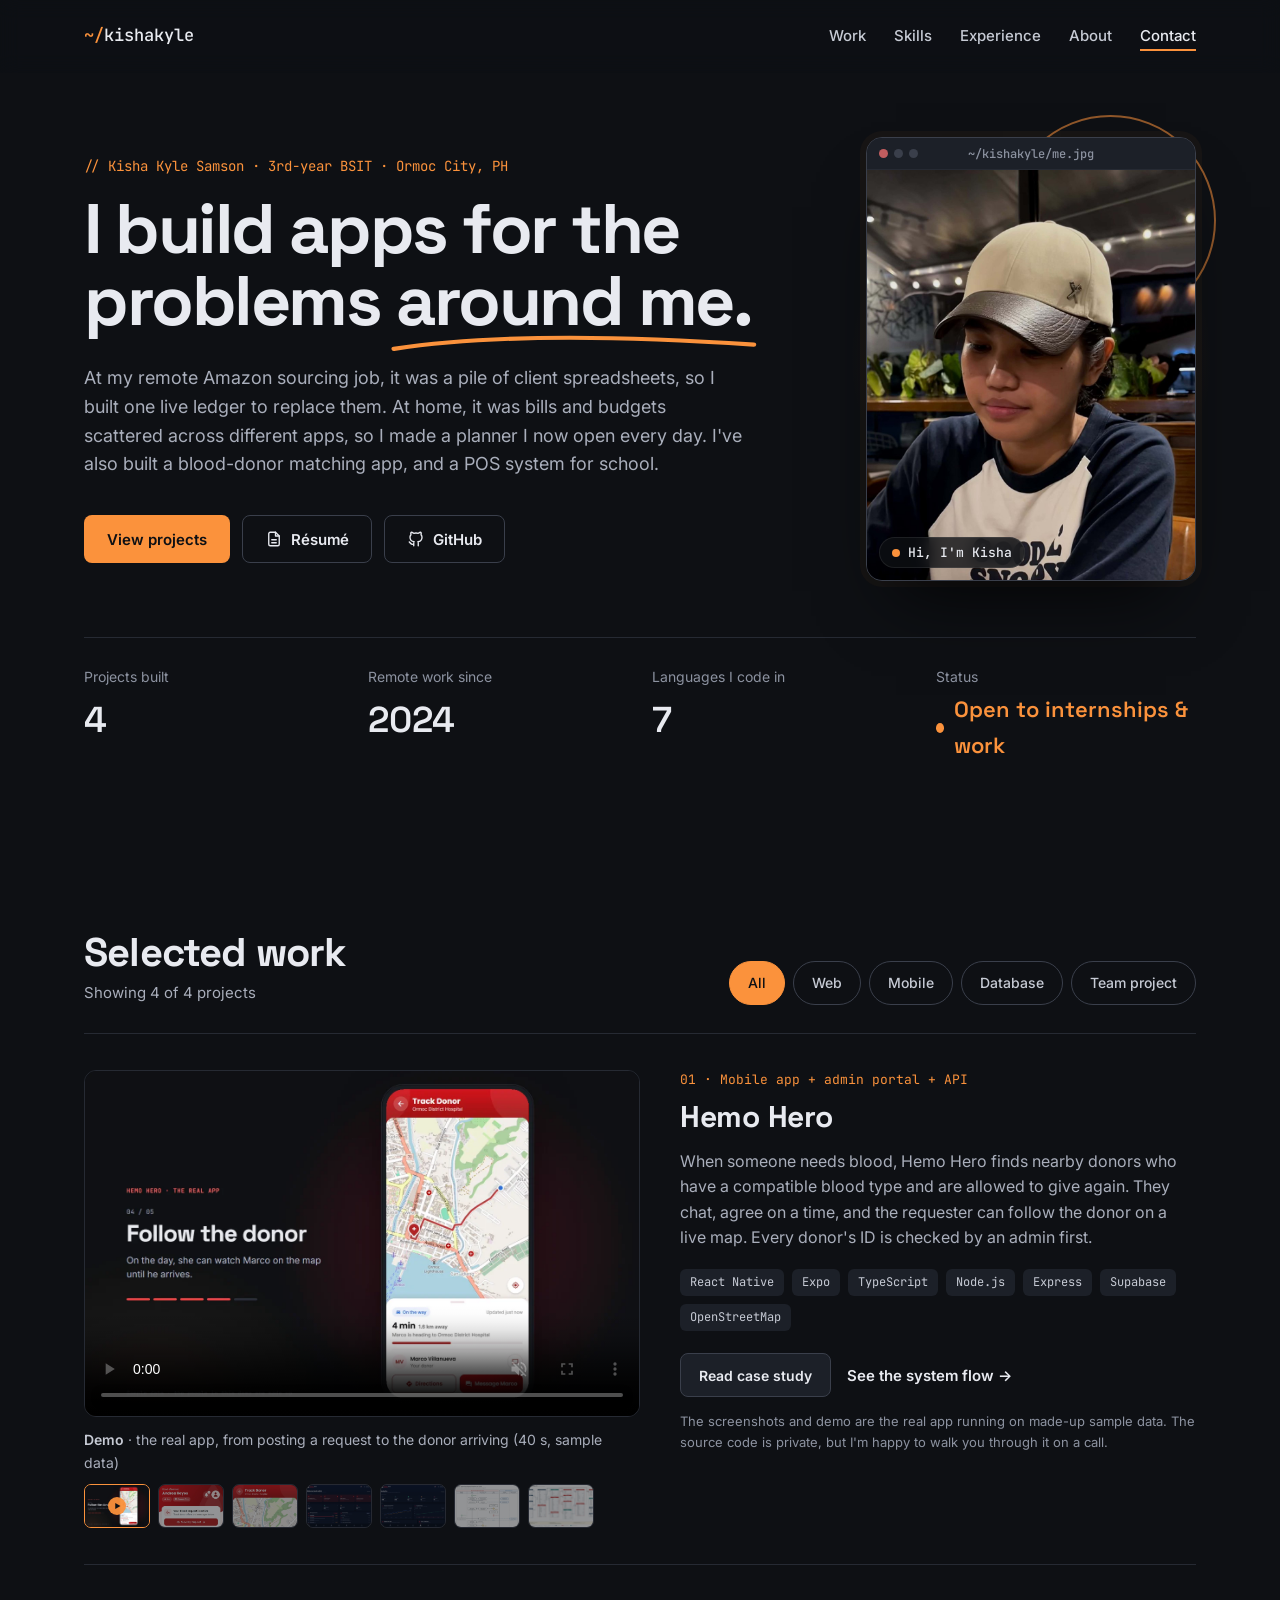
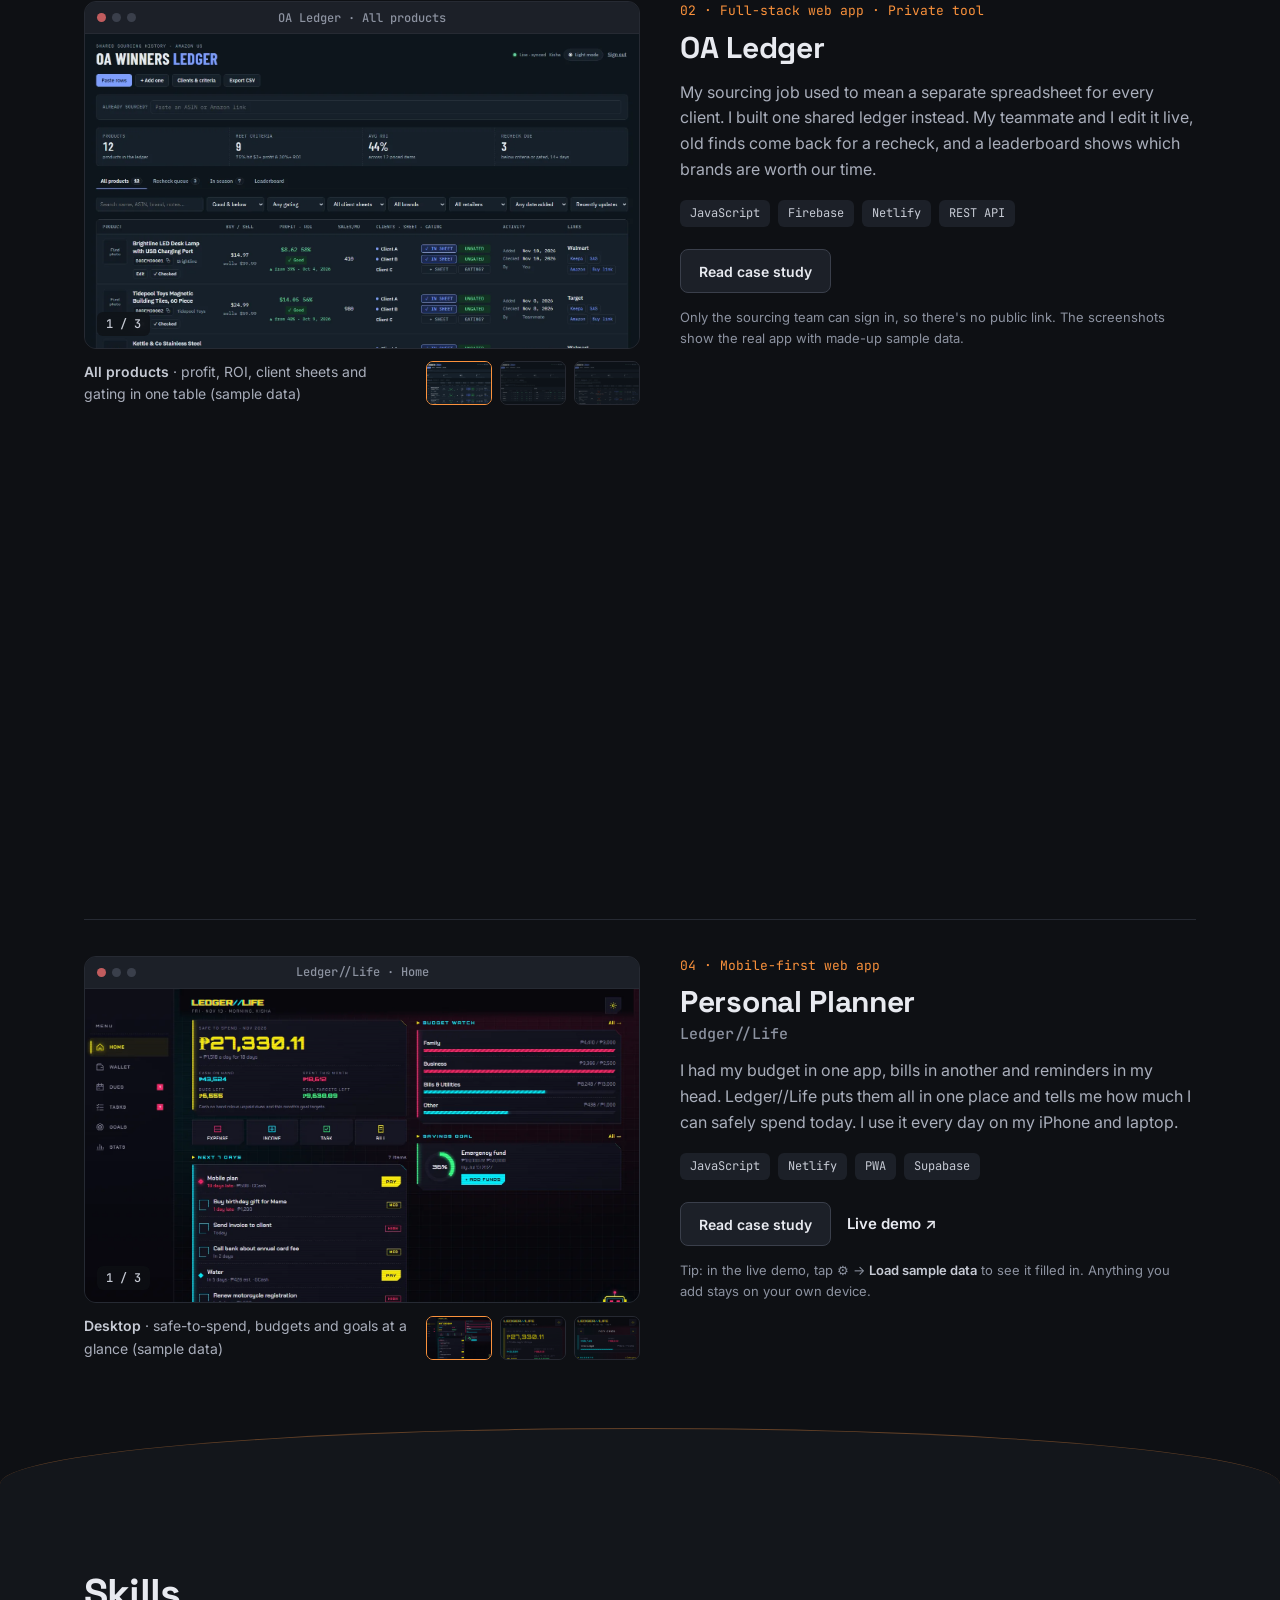
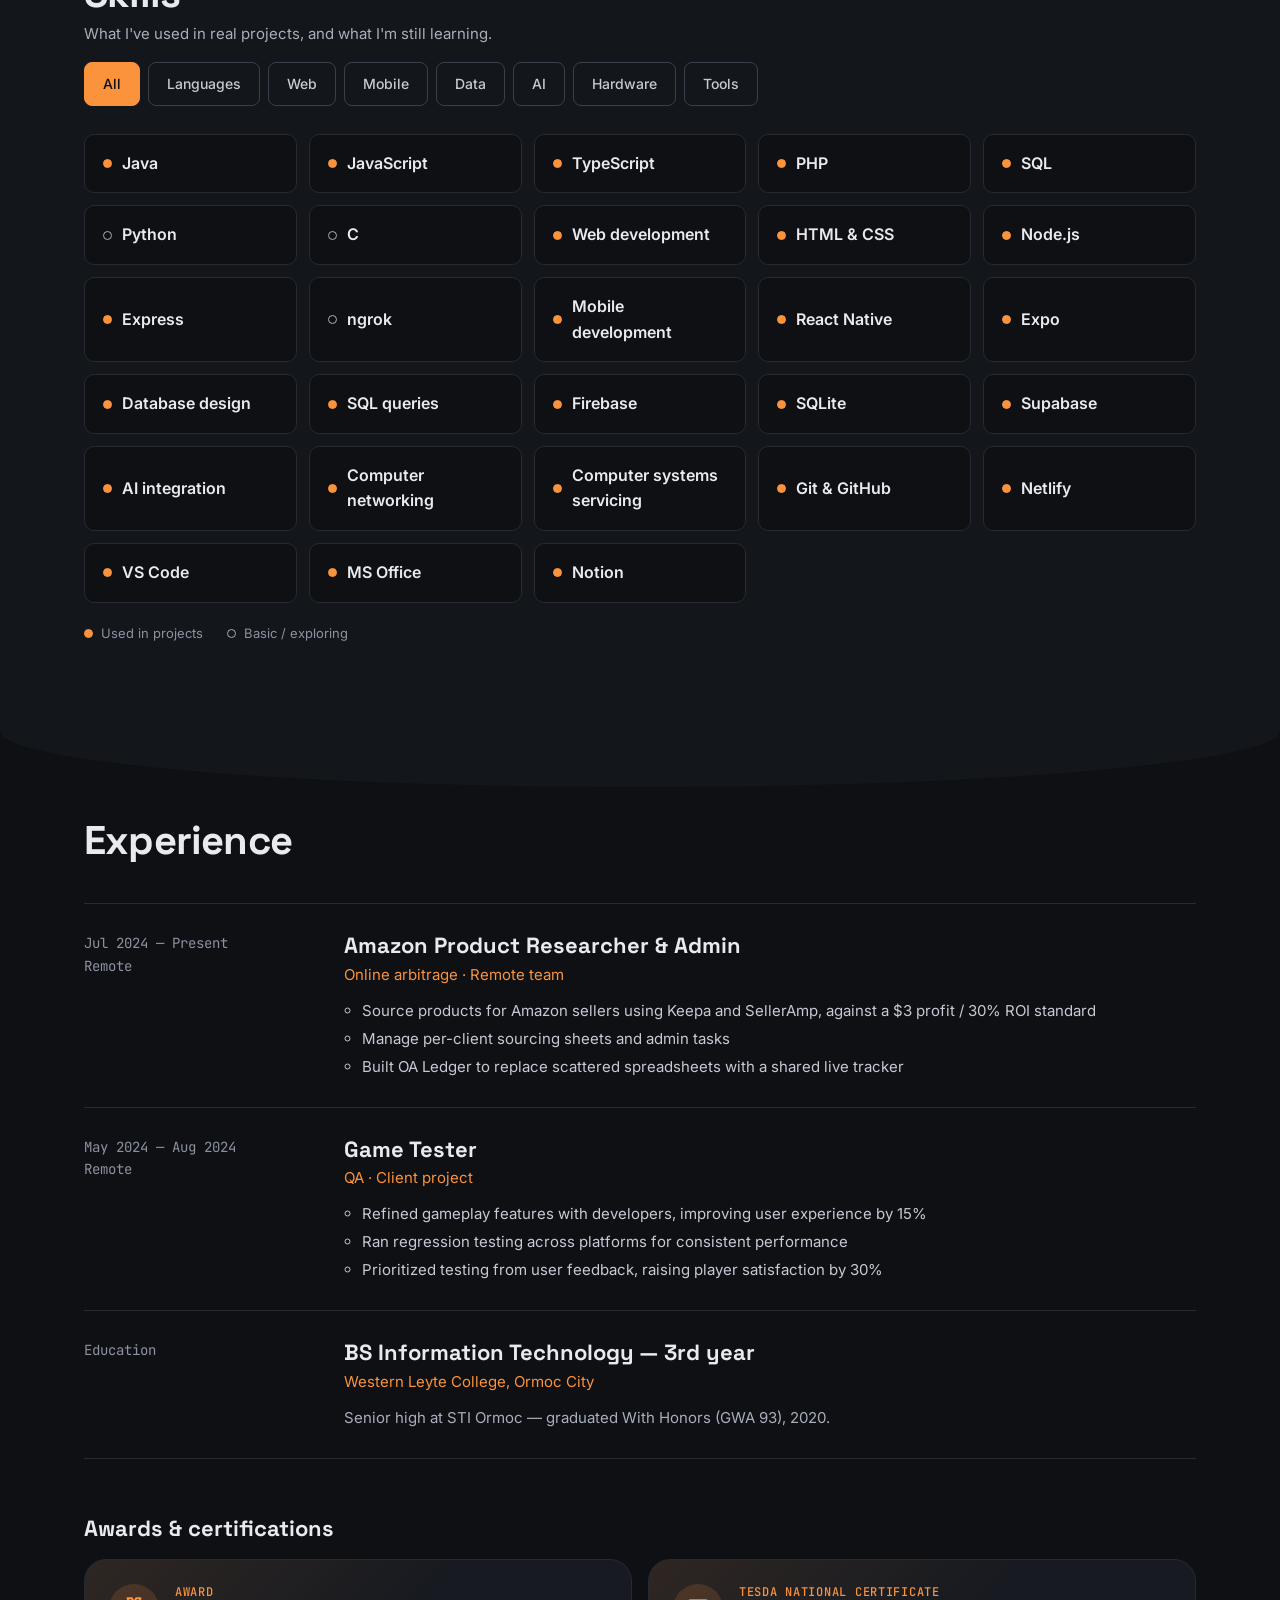
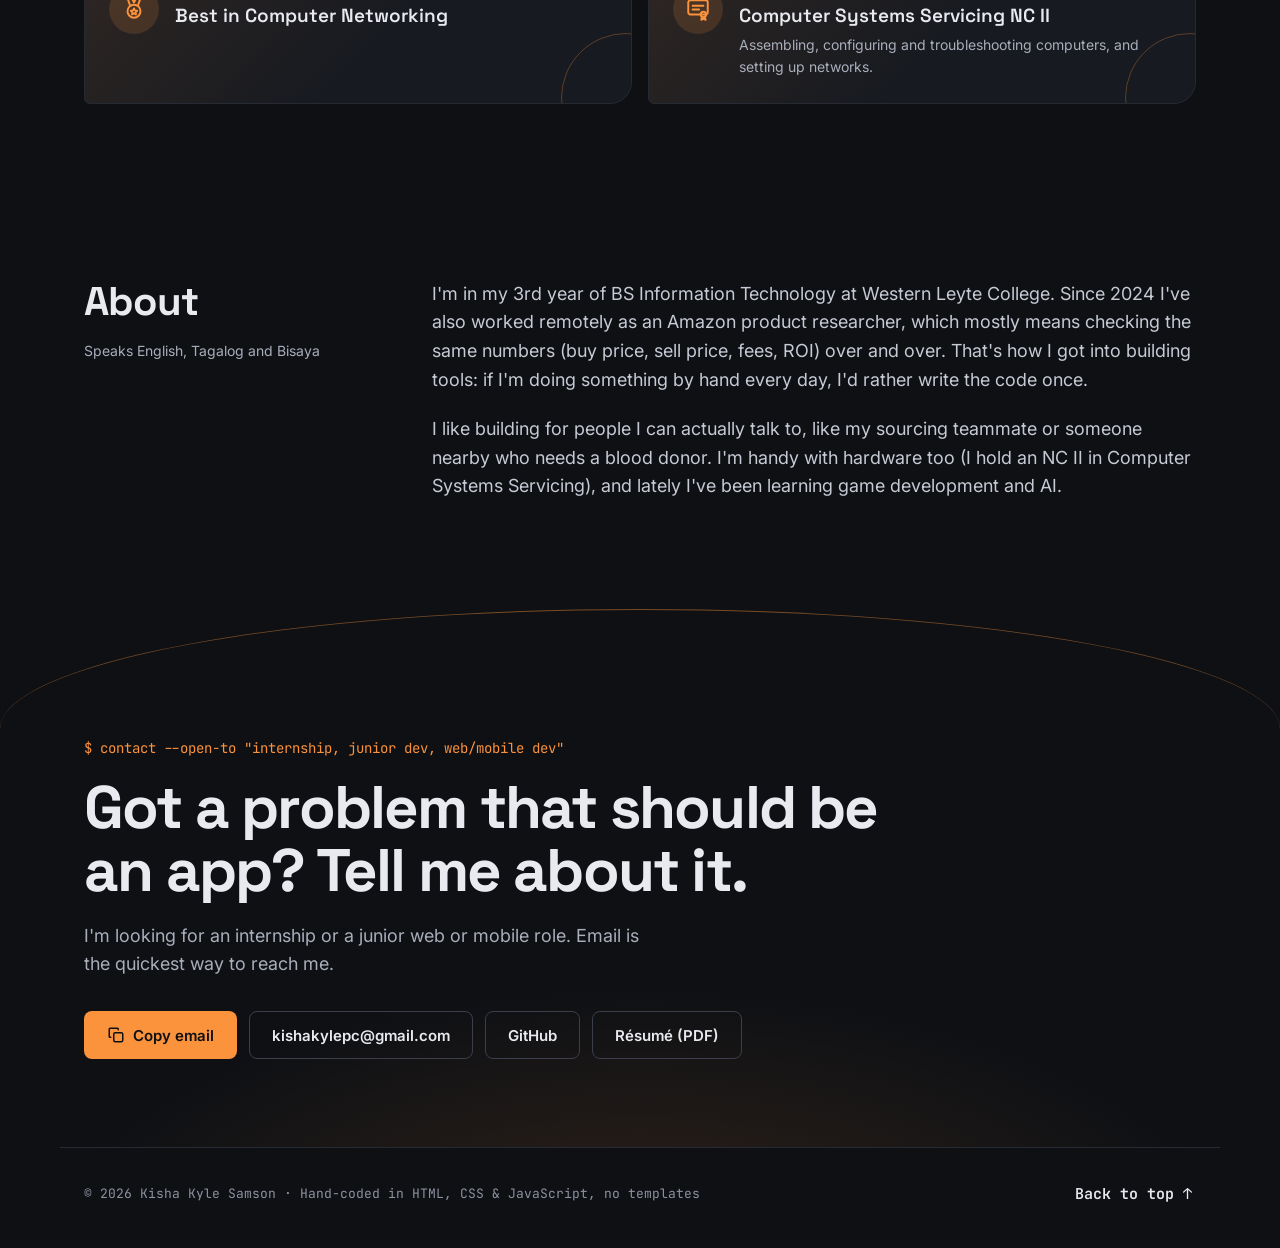
==== index.html @ 86587baf "Add portfolio site Plain HTML/CSS/JS portfolio for Kisha Kyle Samson: projects with screenshot galle" ====
<!DOCTYPE html>
<html lang="en">
<head>
  <meta charset="UTF-8">
  <meta name="viewport" content="width=device-width, initial-scale=1.0">
  <title>Kisha Kyle Samson — Developer Portfolio</title>
  <meta name="description" content="Kisha Kyle Samson, a 3rd-year IT student in Ormoc City who builds web and mobile apps: a blood-donor matching app, a sourcing ledger, a POS system and a personal planner.">

  <link rel="preconnect" href="https://fonts.googleapis.com">
  <link rel="preconnect" href="https://fonts.gstatic.com" crossorigin>
  <link href="https://fonts.googleapis.com/css2?family=Inter:wght@400;500;600&family=JetBrains+Mono:wght@400;500&family=Space+Grotesk:wght@500;600;700&display=swap" rel="stylesheet">
  <link rel="stylesheet" href="style.css">
</head>
<body>

  <!-- ========== NAVIGATION ========== -->
  <header class="site-header" id="siteHeader">
    <div class="container nav">
      <a href="#top" class="logo"><span class="accent">~/</span>kishakyle</a>

      <button class="menu-toggle" id="menuToggle" aria-label="Open menu" aria-expanded="false" aria-controls="navLinks">
        <span></span><span></span><span></span>
      </button>

      <nav aria-label="Main">
        <ul class="nav-links" id="navLinks">
          <li><a href="#work">Work</a></li>
          <li><a href="#skills">Skills</a></li>
          <li><a href="#experience">Experience</a></li>
          <li><a href="#about">About</a></li>
          <li><a href="#contact">Contact</a></li>
        </ul>
      </nav>
    </div>
  </header>

  <main>

    <!-- ========== HERO ========== -->
    <section class="hero container" id="top">
      <div class="hero-grid">
        <div class="hero-text">
          <p class="eyebrow">// Kisha Kyle Samson · 3rd-year BSIT · Ormoc City, PH</p>
          <h1>I build apps for the problems <span class="scribble">around me.<svg aria-hidden="true" viewBox="0 0 300 24" preserveAspectRatio="none"><path pathLength="1" d="M4 17 C 70 5, 170 3, 296 13"/></svg></span></h1>
          <p class="lead">
            At my remote Amazon sourcing job, it was a pile of client spreadsheets, so I built one live
            ledger to replace them. At home, it was bills and budgets scattered across different apps,
            so I made a planner I now open every day. I've also built a blood-donor matching app,
            and a POS system for school.
          </p>

          <div class="btn-row">
            <a href="#work" class="btn btn-primary">View projects</a>
            <a href="resume.pdf" class="btn btn-outline" target="_blank" rel="noopener">
              <svg aria-hidden="true" width="18" height="18" viewBox="0 0 24 24" fill="none" stroke="currentColor" stroke-width="1.8" stroke-linecap="round" stroke-linejoin="round"><path d="M14 3H7a2 2 0 0 0-2 2v14a2 2 0 0 0 2 2h10a2 2 0 0 0 2-2V8z"/><path d="M14 3v5h5M9 13h6M9 17h6"/></svg>
              Résumé
            </a>
            <a href="https://github.com/kishakylepc-ui" class="btn btn-outline" target="_blank" rel="noopener">
              <svg aria-hidden="true" width="18" height="18" viewBox="0 0 24 24" fill="none" stroke="currentColor" stroke-width="1.8" stroke-linecap="round" stroke-linejoin="round"><path d="M9 19c-4.3 1.4-4.3-2.5-6-3m12 5v-3.5c0-1 .1-1.4-.5-2 2.8-.3 5.5-1.4 5.5-6a4.6 4.6 0 0 0-1.3-3.2 4.2 4.2 0 0 0-.1-3.2s-1.1-.3-3.5 1.3a12.3 12.3 0 0 0-6.2 0C6.5 2.8 5.4 3.1 5.4 3.1a4.2 4.2 0 0 0-.1 3.2A4.6 4.6 0 0 0 4 9.5c0 4.6 2.7 5.7 5.5 6-.6.6-.6 1.2-.5 2V21"/></svg>
              GitHub
            </a>
          </div>
        </div>

        <!-- Portrait: tilts with the pointer -->
        <figure class="portrait">
          <div class="portrait-card" id="portraitCard">
            <div class="window-bar" aria-hidden="true"><span class="dots"><i></i><i></i><i></i></span><span class="url">~/kishakyle/me.jpg</span></div>
            <div class="portrait-media">
              <div class="portrait-photo">
                <img src="images/kisha.jpg" alt="Kisha Kyle Samson in a beige cap and a navy-and-white raglan tee, sitting in a café" width="960" height="1200">
              </div>
              <figcaption class="portrait-chip"><span class="chip-dot" aria-hidden="true"></span>Hi, I'm Kisha</figcaption>
            </div>
          </div>
        </figure>
      </div>

      <dl class="stats">
        <div><dt>Projects built</dt><dd data-count="4">4</dd></div>
        <div><dt>Remote work since</dt><dd>2024</dd></div>
        <div><dt>Languages I code in</dt><dd data-count="7">7</dd></div>
        <div><dt>Status</dt><dd class="status">Open to internships &amp; work</dd></div>
      </dl>
    </section>

    <!-- ========== PROJECTS ========== -->
    <!--
      Each gallery is a list of <figure class="slide"> blocks. The first one gets class "is-active".
      script.js adds the arrows, counter, thumbnails, caption and full-screen viewer by itself.
        - Desktop screenshot:  <div class="browser"> + window bar + <img>
        - Phone screenshots:   <div class="phones"> + <img class="phone"> (1–3 of them)
        - Tall diagram:        add class "slide-doc" to the figure (hover scrolls it)
        - Wide diagram:        add class "fit-contain" to the figure (shows the whole image)
      data-caption: "Title · description" (the part before the first · is bolded)
    -->
    <section class="container section" id="work">
      <div class="section-head">
        <div>
          <h2>Selected work</h2>
          <p class="muted" id="projectCount">Showing 4 of 4 projects</p>
        </div>
        <div class="chip-group" role="group" aria-label="Filter projects" id="projectFilters">
          <button class="chip is-active" data-filter="all" aria-pressed="true">All</button>
          <button class="chip" data-filter="web" aria-pressed="false">Web</button>
          <button class="chip" data-filter="mobile" aria-pressed="false">Mobile</button>
          <button class="chip" data-filter="database" aria-pressed="false">Database</button>
          <button class="chip" data-filter="team" aria-pressed="false">Team project</button>
        </div>
      </div>

      <!-- Project 1: Hemo Hero -->
      <article class="project reveal" data-tags="mobile web database" id="hemo-hero">
        <div class="project-row">
          <div class="gallery" data-gallery style="--tint: #E11D2E" aria-label="Hemo Hero screenshots">
            <div class="stage">
              <!-- The screens and demo are the real app running on made-up sample data (no real users) -->
              <figure class="slide slide-video is-active" data-caption="Demo · the real app, from posting a request to the donor arriving (40 s, sample data)">
                <video src="images/projects/hemohero-demo.mp4" poster="images/projects/hemohero-demo.webp" muted loop playsinline controls preload="none" aria-label="Screen recording of the Hemo Hero app: Andrea's urgent B+ request is live, three verified donors offer to help, she chats with Marco and agrees on a time, follows him on the map until he arrives at the hospital, then searches for more donors nearby."></video>
              </figure>
              <figure class="slide" data-caption="Requester · home, the donors who offered, and the chat (sample data)">
                <div class="phones">
                  <img class="phone" src="images/projects/hemohero-home.webp" alt="Hemo Hero home screen showing an active B+ request with its progress, a donor on the way, and blood requests nearby" width="780" height="1688">
                  <img class="phone" src="images/projects/hemohero-offers.webp" alt="Request page listing three verified donors who offered to help, one accepted with an Open Chat button and two pending with Accept and Reject" width="780" height="1688">
                  <img class="phone" src="images/projects/hemohero-chat.webp" alt="Chat between the requester and the donor agreeing to meet at 3:30 PM, with an 'on the way' banner and a Track button" width="780" height="1688">
                </div>
              </figure>
              <figure class="slide" data-caption="On the day · live trip map, donor search and sign in (sample data)">
                <div class="phones">
                  <img class="phone" src="images/projects/hemohero-trip.webp" alt="Track Donor screen with an OpenStreetMap map of Ormoc City, the donor's route to the hospital and '4 min, 1.6 km away'" width="780" height="1688" loading="lazy">
                  <img class="phone" src="images/projects/hemohero-search.webp" alt="Search screen listing verified donors compatible with B+, with distance, availability and travel range" width="780" height="1688" loading="lazy">
                  <img class="phone" src="images/projects/hemohero-signin.webp" alt="Hemo Hero sign-in screen with a red header, a blood drop and the line 'Give blood. Save lives.'" width="780" height="1688" loading="lazy">
                </div>
              </figure>
              <figure class="slide" data-caption="Admin portal · what needs attention today, demand by blood type and recent activity (sample data)">
                <div class="browser">
                  <div class="window-bar" aria-hidden="true"><span class="dots"><i></i><i></i><i></i></span><span class="url">Hemo-Hero · Admin Portal</span></div>
                  <img src="images/projects/hemohero-admin.webp" alt="Admin portal dashboard with pending applications, unresolved issues, urgent requests, user and donor totals, blood type demand bars and a recent activity list" width="1440" height="900" loading="lazy">
                </div>
              </figure>
              <figure class="slide" data-caption="Admin analytics · weekly requests, donations and system activity (sample data)">
                <div class="browser">
                  <div class="window-bar" aria-hidden="true"><span class="dots"><i></i><i></i><i></i></span><span class="url">Hemo-Hero · Analytics</span></div>
                  <img src="images/projects/hemohero-analytics.webp" alt="Admin analytics page with overview totals and line charts of weekly requests, donations and logged activity" width="1440" height="900" loading="lazy">
                </div>
              </figure>
              <figure class="slide slide-doc" data-caption="System flow · from a donor joining to a completed donation">
                <div class="browser paper">
                  <div class="window-bar" aria-hidden="true"><span class="dots"><i></i><i></i><i></i></span><span class="url">docs / system-flow-swimlanes</span></div>
                  <img src="images/projects/hemohero-flow.webp" alt="Swimlane diagram of the donation cycle across the requester, donor, API server, admin, Supabase and Expo push service" width="1400" height="1824" loading="lazy">
                </div>
              </figure>
              <figure class="slide fit-contain" data-caption="Database · all 19 tables on Supabase PostgreSQL">
                <div class="browser paper">
                  <div class="window-bar" aria-hidden="true"><span class="dots"><i></i><i></i><i></i></span><span class="url">docs / entity-relationship-diagram</span></div>
                  <img src="images/projects/hemohero-erd.webp" alt="Entity relationship diagram of the 19 Hemo Hero tables, including users, blood requests, responses, trips and donations" width="2400" height="1355" loading="lazy">
                </div>
              </figure>
            </div>
          </div>
          <div class="project-info">
            <p class="kicker">01 · Mobile app + admin portal + API</p>
            <h3>Hemo Hero</h3>
            <p class="muted">When someone needs blood, Hemo Hero finds nearby donors who have a compatible blood type and are allowed to give again. They chat, agree on a time, and the requester can follow the donor on a live map. Every donor's ID is checked by an admin first.</p>
            <ul class="tags"><li>React Native</li><li>Expo</li><li>TypeScript</li><li>Node.js</li><li>Express</li><li>Supabase</li><li>OpenStreetMap</li></ul>
            <div class="project-actions">
              <button class="btn btn-small toggle-case" aria-expanded="false">Read case study</button>
              <button type="button" class="link open-gallery" data-slide="5">See the system flow →</button>
            </div>
            <p class="project-note">The screenshots and demo are the real app running on made-up sample data. The source code is private, but I'm happy to walk you through it on a call.</p>
          </div>
        </div>
        <div class="case-study" hidden>
          <div class="case-card"><p class="label">Problem</p><p>Finding blood fast usually means posting online and calling around, with no easy way to tell whether a donor is compatible, eligible to give again, or verified.</p></div>
          <div class="case-card"><p class="label">What I built</p><p>A mobile app where someone posts an urgent or scheduled request, and nearby donors who can give offer to help. The two of them chat, agree on a time, follow the trip on a live map (OSRM routing) and rate each other afterward. Admins get a separate web portal for checking donor IDs, managing users, and viewing analytics, logs and backups. Both apps run on one Node.js + Express API over Supabase.</p></div>
          <div class="case-card"><p class="label accent">Outcome</p><p>Released version 1.2.0 after 82 commits, with 25 automated server test files and one version number and changelog shared by all three apps. It runs on Android, iPhone and the web from one codebase, and the server closes expired requests by itself every 30 minutes.</p></div>
        </div>
      </article>

      <!-- Project 2: OA Ledger -->
      <article class="project reveal" data-tags="web database" id="oa-ledger">
        <div class="project-row">
          <div class="gallery" data-gallery style="--tint: #7C9CFF" aria-label="OA Ledger screenshots">
            <div class="stage">
              <!-- The real ledger is private: these screenshots are the real app running on made-up sample data -->
              <figure class="slide is-active" data-caption="All products · profit, ROI, client sheets and gating in one table (sample data)">
                <div class="browser">
                  <div class="window-bar" aria-hidden="true"><span class="dots"><i></i><i></i><i></i></span><span class="url">OA Ledger · All products</span></div>
                  <img src="images/projects/oaledger-products.webp" alt="OA Winners Ledger product table with buy and sell prices, profit and ROI badges, client sheet and gating chips, using sample products" width="1440" height="900" loading="lazy">
                </div>
              </figure>
              <figure class="slide" data-caption="Leaderboard · brands and stores ranked by how many good finds they give (sample data)">
                <div class="browser">
                  <div class="window-bar" aria-hidden="true"><span class="dots"><i></i><i></i><i></i></span><span class="url">OA Ledger · Leaderboard</span></div>
                  <img src="images/projects/oaledger-leaderboard.webp" alt="OA Winners Ledger leaderboard ranking sample brands and stores by good products, average ROI, average profit and gating rate" width="1440" height="900" loading="lazy">
                </div>
              </figure>
              <figure class="slide" data-caption="Recheck queue · products that missed the bar come back after 14 days (sample data)">
                <div class="browser">
                  <div class="window-bar" aria-hidden="true"><span class="dots"><i></i><i></i><i></i></span><span class="url">OA Ledger · Recheck queue</span></div>
                  <img src="images/projects/oaledger-recheck.webp" alt="OA Winners Ledger recheck queue listing sample products below the profit or ROI bar, with ROI trend and days since last check" width="1440" height="900" loading="lazy">
                </div>
              </figure>
            </div>
          </div>
          <div class="project-info">
            <p class="kicker">02 · Full-stack web app · Private tool</p>
            <h3>OA Ledger</h3>
            <p class="muted">My sourcing job used to mean a separate spreadsheet for every client. I built one shared ledger instead. My teammate and I edit it live, old finds come back for a recheck, and a leaderboard shows which brands are worth our time.</p>
            <ul class="tags"><li>JavaScript</li><li>Firebase</li><li>Netlify</li><li>REST API</li></ul>
            <div class="project-actions">
              <button class="btn btn-small toggle-case" aria-expanded="false">Read case study</button>
            </div>
            <p class="project-note">Only the sourcing team can sign in, so there's no public link. The screenshots show the real app with made-up sample data.</p>
          </div>
        </div>
        <div class="case-study" hidden>
          <div class="case-card"><p class="label">Problem</p><p>Every client had their own spreadsheet. Rechecking old finds meant digging through all of them, and there was no easy way to see which brands kept paying off.</p></div>
          <div class="case-card"><p class="label">What I built</p><p>A shared Firebase app we both edit live, with a leaderboard of brands and stores (finds, average ROI, gating rate), price history on every recheck, and product photos. It's hosted free on Netlify.</p></div>
          <div class="case-card"><p class="label accent">Outcome</p><p>One live ledger replaced the per-client spreadsheets. Both teammates edit it at the same time (even offline), past finds come back for a recheck every 14 days, and the leaderboard shows which brands and stores are worth digging into next.</p></div>
        </div>
      </article>

      <!-- Project 3: CompAcc POS -->
      <article class="project reveal" data-tags="web database team" id="compacc">
        <div class="project-row">
          <div class="gallery" data-gallery style="--tint: #C8A46A" aria-label="CompAcc POS screenshots">
            <div class="stage">
              <figure class="slide is-active" data-caption="Checkout · color and size variants, VAT and split payments">
                <div class="browser">
                  <div class="window-bar" aria-hidden="true"><span class="dots"><i></i><i></i><i></i></span><span class="url">localhost:8000/pos/</span></div>
                  <img src="images/projects/compacc-pos.webp" alt="CompAcc point-of-sale screen with product cards, color and size pickers, and a cart totaling 3,388 pesos with VAT" width="1440" height="900" loading="lazy">
                </div>
              </figure>
              <figure class="slide" data-caption="Dashboard · today's sales, restock alerts and recent transactions">
                <div class="browser">
                  <div class="window-bar" aria-hidden="true"><span class="dots"><i></i><i></i><i></i></span><span class="url">localhost:8000/dashboard/</span></div>
                  <img src="images/projects/compacc-dashboard.webp" alt="CompAcc dashboard with sales, transactions, restock and out-of-stock counters" width="1440" height="900" loading="lazy">
                </div>
              </figure>
              <figure class="slide" data-caption="Inventory · stock tracked per color and size">
                <div class="browser">
                  <div class="window-bar" aria-hidden="true"><span class="dots"><i></i><i></i><i></i></span><span class="url">localhost:8000/inventory/</span></div>
                  <img src="images/projects/compacc-inventory.webp" alt="CompAcc inventory table listing products with variant stock, category, price and status" width="1440" height="900" loading="lazy">
                </div>
              </figure>
              <figure class="slide" data-caption="Reports · sales, VAT, discounts and payment methods">
                <div class="browser">
                  <div class="window-bar" aria-hidden="true"><span class="dots"><i></i><i></i><i></i></span><span class="url">localhost:8000/reports/</span></div>
                  <img src="images/projects/compacc-reports.webp" alt="CompAcc reports page showing transactions, items sold, total sales and payment methods" width="1440" height="900" loading="lazy">
                </div>
              </figure>
            </div>
          </div>
          <div class="project-info">
            <p class="kicker">03 · School project · Team of 2</p>
            <h3>CompAcc POS</h3>
            <p class="muted">The cash register, stock room and payroll of a small clothing shop, in one app. It tracks every size and color, adds VAT, applies senior and PWD discounts, and takes cash and GCash in the same sale.</p>
            <ul class="tags"><li>PHP</li><li>SQLite</li><li>JavaScript</li><li>CSS</li><li>Git</li></ul>
            <div class="project-actions">
              <button class="btn btn-small toggle-case" aria-expanded="false">Read case study</button>
              <a href="https://github.com/kishakylepc-ui/CompAcc_POS" target="_blank" rel="noopener" class="link">View on GitHub →</a>
            </div>
            <p class="disclaimer">
              <svg aria-hidden="true" width="16" height="16" viewBox="0 0 24 24" fill="none" stroke="currentColor" stroke-width="2" stroke-linecap="round" stroke-linejoin="round"><circle cx="12" cy="12" r="9"/><path d="M12 8v5M12 16.5v.01"/></svg>
              <span><b>Disclaimer:</b> CompAcc POS is a school project. The store name and logo in the screenshots are used only as a sample business. It isn't affiliated with, endorsed by or used by Underground Apparel.</span>
            </p>
          </div>
        </div>
        <div class="case-study" hidden>
          <div class="case-card"><p class="label">The brief</p><p>Build one system a small clothing store could use for selling, tracking stock by size and color, paying staff and seeing whether the business is actually profitable.</p></div>
          <div class="case-card"><p class="label">What I built</p><p>Checkout with variants, barcodes, VAT and PWD/Senior discounts, and split payments (cash + GCash, Maya or MariBank); inventory kept in sync by database triggers; supplier restocking; payroll with validation rules; Admin/Manager/Cashier roles with login lockout; activity logs; light and dark mode.</p></div>
          <div class="case-card"><p class="label accent">Outcome</p><p>49 commits on GitHub — 37 of them mine — built with feature branches. Runs offline on a single Windows PC with PHP's built-in server and SQLite, no XAMPP needed.</p></div>
        </div>
      </article>

      <!-- Project 4: Personal Planner (Ledger//Life) -->
      <article class="project reveal" data-tags="web mobile" id="planner">
        <div class="project-row">
          <div class="gallery" data-gallery style="--tint: #FCEE0A" aria-label="Ledger//Life screenshots">
            <div class="stage">
              <figure class="slide is-active" data-caption="Desktop · safe-to-spend, budgets and goals at a glance (sample data)">
                <div class="browser">
                  <div class="window-bar" aria-hidden="true"><span class="dots"><i></i><i></i><i></i></span><span class="url">Ledger//Life · Home</span></div>
                  <img src="images/projects/planner-desktop.webp" alt="Ledger//Life desktop home with a neon safe-to-spend total, a 7-day timeline, budget bars and a savings goal ring" width="1440" height="900" loading="lazy">
                </div>
              </figure>
              <figure class="slide" data-caption="Phone · home, bills and savings goals (sample data)">
                <div class="phones">
                  <img class="phone" src="images/projects/planner-home.webp" alt="Ledger//Life phone home screen showing safe to spend and the next 7 days" width="780" height="1688" loading="lazy">
                  <img class="phone" src="images/projects/planner-dues.webp" alt="Ledger//Life dues screen listing overdue and upcoming bills with Pay buttons" width="780" height="1688" loading="lazy">
                  <img class="phone" src="images/projects/planner-goals.webp" alt="Ledger//Life goals screen with progress rings for an emergency fund, a laptop and a Christmas fund" width="780" height="1688" loading="lazy">
                </div>
              </figure>
              <figure class="slide" data-caption="Phone · wallet and spending stats (sample data)">
                <div class="phones">
                  <img class="phone" src="images/projects/planner-wallet.webp" alt="Ledger//Life wallet screen with monthly category budgets" width="780" height="1688" loading="lazy">
                  <img class="phone" src="images/projects/planner-stats.webp" alt="Ledger//Life stats screen with a spending donut and a 6-month income versus spending chart" width="780" height="1688" loading="lazy">
                </div>
              </figure>
            </div>
          </div>
          <div class="project-info">
            <p class="kicker">04 · Mobile-first web app</p>
            <h3>Personal Planner <span class="muted-title">Ledger//Life</span></h3>
            <p class="muted">I had my budget in one app, bills in another and reminders in my head. Ledger//Life puts them all in one place and tells me how much I can safely spend today. I use it every day on my iPhone and laptop.</p>
            <ul class="tags"><li>JavaScript</li><li>Netlify</li><li>PWA</li><li>Supabase</li></ul>
            <div class="project-actions">
              <button class="btn btn-small toggle-case" aria-expanded="false">Read case study</button>
              <a href="https://choom.netlify.app" target="_blank" rel="noopener" class="link">Live demo ↗</a>
            </div>
            <p class="project-note">Tip: in the live demo, tap ⚙ → <b>Load sample data</b> to see it filled in. Anything you add stays on your own device.</p>
          </div>
        </div>
        <div class="case-study" hidden>
          <div class="case-card"><p class="label">Problem</p><p>My budget, bills, tasks and reminders lived in different apps that didn't talk to each other.</p></div>
          <div class="case-card"><p class="label">What I built</p><p>One mobile-first web app with a safe-to-spend number for the day, spending charts, savings goals and account cards I can customize.</p></div>
          <div class="case-card"><p class="label accent">Outcome</p><p>Live at choom.netlify.app and installed on my iPhone's home screen. It works offline, and an optional sign-in syncs it between my phone and laptop.</p></div>
        </div>
      </article>

      <p class="empty-state" id="emptyState" hidden>No projects in this category yet.</p>
    </section>

    <!-- ========== SKILLS ========== -->
    <section class="band" id="skills">
      <div class="container section">
        <div class="section-head">
          <div>
            <h2>Skills</h2>
            <p class="muted">What I've used in real projects, and what I'm still learning.</p>
          </div>
          <div class="chip-group" role="group" aria-label="Filter skills" id="skillFilters">
            <button class="chip square is-active" data-filter="all" aria-pressed="true">All</button>
            <button class="chip square" data-filter="languages" aria-pressed="false">Languages</button>
            <button class="chip square" data-filter="web" aria-pressed="false">Web</button>
            <button class="chip square" data-filter="mobile" aria-pressed="false">Mobile</button>
            <button class="chip square" data-filter="data" aria-pressed="false">Data</button>
            <button class="chip square" data-filter="ai" aria-pressed="false">AI</button>
            <button class="chip square" data-filter="hardware" aria-pressed="false">Hardware</button>
            <button class="chip square" data-filter="tools" aria-pressed="false">Tools</button>
          </div>
        </div>

        <!-- data-level="used" = solid dot, data-level="exploring" = hollow dot -->
        <ul class="skill-grid" id="skillGrid">
          <li class="skill" data-cat="languages" data-level="used">Java</li>
          <li class="skill" data-cat="languages" data-level="used">JavaScript</li>
          <li class="skill" data-cat="languages" data-level="used">TypeScript</li>
          <li class="skill" data-cat="languages" data-level="used">PHP</li>
          <li class="skill" data-cat="languages" data-level="used">SQL</li>
          <li class="skill" data-cat="languages" data-level="exploring">Python</li>
          <li class="skill" data-cat="languages" data-level="exploring">C</li>
          <li class="skill" data-cat="web" data-level="used">Web development</li>
          <li class="skill" data-cat="web" data-level="used">HTML &amp; CSS</li>
          <li class="skill" data-cat="web" data-level="used">Node.js</li>
          <li class="skill" data-cat="web" data-level="used">Express</li>
          <li class="skill" data-cat="web" data-level="exploring">ngrok</li>
          <li class="skill" data-cat="mobile" data-level="used">Mobile development</li>
          <li class="skill" data-cat="mobile" data-level="used">React Native</li>
          <li class="skill" data-cat="mobile" data-level="used">Expo</li>
          <li class="skill" data-cat="data" data-level="used">Database design</li>
          <li class="skill" data-cat="data" data-level="used">SQL queries</li>
          <li class="skill" data-cat="data" data-level="used">Firebase</li>
          <li class="skill" data-cat="data" data-level="used">SQLite</li>
          <li class="skill" data-cat="data" data-level="used">Supabase</li>
          <li class="skill" data-cat="ai" data-level="used">AI integration</li>
          <li class="skill" data-cat="hardware" data-level="used">Computer networking</li>
          <li class="skill" data-cat="hardware" data-level="used">Computer systems servicing</li>
          <li class="skill" data-cat="tools" data-level="used">Git &amp; GitHub</li>
          <li class="skill" data-cat="tools" data-level="used">Netlify</li>
          <li class="skill" data-cat="tools" data-level="used">VS Code</li>
          <li class="skill" data-cat="tools" data-level="used">MS Office</li>
          <li class="skill" data-cat="tools" data-level="used">Notion</li>
        </ul>

        <p class="legend">
          <span><i class="dot used"></i>Used in projects</span>
          <span><i class="dot exploring"></i>Basic / exploring</span>
        </p>
      </div>
    </section>

    <!-- ========== EXPERIENCE ========== -->
    <section class="container section" id="experience">
      <h2>Experience</h2>
      <ol class="timeline">
        <li class="reveal">
          <div class="when">Jul 2024 — Present<br>Remote</div>
          <div class="what">
            <h3>Amazon Product Researcher &amp; Admin</h3>
            <p class="role">Online arbitrage · Remote team</p>
            <ul>
              <li>Source products for Amazon sellers using Keepa and SellerAmp, against a $3 profit / 30% ROI standard</li>
              <li>Manage per-client sourcing sheets and admin tasks</li>
              <li>Built OA Ledger to replace scattered spreadsheets with a shared live tracker</li>
            </ul>
          </div>
        </li>
        <li class="reveal">
          <div class="when">May 2024 — Aug 2024<br>Remote</div>
          <div class="what">
            <h3>Game Tester</h3>
            <p class="role">QA · Client project</p>
            <ul>
              <li>Refined gameplay features with developers, improving user experience by 15%</li>
              <li>Ran regression testing across platforms for consistent performance</li>
              <li>Prioritized testing from user feedback, raising player satisfaction by 30%</li>
            </ul>
          </div>
        </li>
        <li class="reveal">
          <div class="when">Education</div>
          <div class="what">
            <h3>BS Information Technology — 3rd year</h3>
            <p class="role">Western Leyte College, Ormoc City</p>
            <p class="muted">Senior high at STI Ormoc — graduated With Honors (GWA 93), 2020.</p>
          </div>
        </li>
      </ol>

      <!-- Add the school and year to each card's last line when you have them -->
      <h3 class="awards-title">Awards &amp; certifications</h3>
      <ul class="awards">
        <li class="award reveal">
          <span class="award-icon" aria-hidden="true">
            <svg width="26" height="26" viewBox="0 0 24 24" fill="none" stroke="currentColor" stroke-width="1.8" stroke-linecap="round" stroke-linejoin="round"><circle cx="12" cy="14" r="6"/><path d="M8.5 9.2 6 2h4l2 4 2-4h4l-2.5 7.2"/><path d="m12 11.5.9 1.8 2 .3-1.45 1.4.35 2-1.8-.95-1.8.95.35-2-1.45-1.4 2-.3z"/></svg>
          </span>
          <div>
            <p class="award-kind">Award</p>
            <h4>Best in Computer Networking</h4>
          </div>
        </li>
        <li class="award reveal">
          <span class="award-icon" aria-hidden="true">
            <svg width="26" height="26" viewBox="0 0 24 24" fill="none" stroke="currentColor" stroke-width="1.8" stroke-linecap="round" stroke-linejoin="round"><rect x="3" y="4" width="18" height="13" rx="2"/><path d="M7 9h10M7 12.5h6"/><circle cx="17" cy="17" r="2.5"/><path d="m15.8 19.2-.8 2.8 2-1 2 1-.8-2.8"/></svg>
          </span>
          <div>
            <p class="award-kind">TESDA National Certificate</p>
            <h4>Computer Systems Servicing NC II</h4>
            <p class="muted">Assembling, configuring and troubleshooting computers, and setting up networks.</p>
          </div>
        </li>
      </ul>
    </section>

    <!-- ========== ABOUT ========== -->
    <section class="container section about" id="about">
      <div>
        <h2>About</h2>
        <p class="small muted">Speaks English, Tagalog and Bisaya</p>
      </div>
      <div class="about-text">
        <p>I'm in my 3rd year of BS Information Technology at Western Leyte College. Since 2024 I've also worked remotely as an Amazon product researcher, which mostly means checking the same numbers (buy price, sell price, fees, ROI) over and over. That's how I got into building tools: if I'm doing something by hand every day, I'd rather write the code once.</p>
        <p>I like building for people I can actually talk to, like my sourcing teammate or someone nearby who needs a blood donor. I'm handy with hardware too (I hold an NC II in Computer Systems Servicing), and lately I've been learning game development and AI.</p>
      </div>
    </section>

    <!-- ========== CONTACT ========== -->
    <section class="contact" id="contact">
      <div class="container section">
        <p class="kicker mono">$ contact --open-to "internship, junior dev, web/mobile dev"</p>
        <h2 class="big">Got a problem that should be an app? Tell me about it.</h2>
        <p class="contact-sub">I'm looking for an internship or a junior web or mobile role. Email is the quickest way to reach me.</p>
        <div class="btn-row">
          <button class="btn btn-primary" id="copyEmail" data-email="kishakylepc@gmail.com">
            <svg aria-hidden="true" width="18" height="18" viewBox="0 0 24 24" fill="none" stroke="currentColor" stroke-width="2" stroke-linecap="round" stroke-linejoin="round"><rect x="9" y="9" width="12" height="12" rx="2"/><path d="M5 15H4a1 1 0 0 1-1-1V4a1 1 0 0 1 1-1h10a1 1 0 0 1 1 1v1"/></svg>
            <span>Copy email</span>
          </button>
          <a href="mailto:kishakylepc@gmail.com" class="btn btn-outline">kishakylepc@gmail.com</a>
          <a href="https://github.com/kishakylepc-ui" class="btn btn-outline" target="_blank" rel="noopener">GitHub</a>
          <!-- resume.pdf is made from resume.html (see README) -->
          <a href="resume.pdf" class="btn btn-outline" target="_blank" rel="noopener">Résumé (PDF)</a>
        </div>
      </div>
    </section>

  </main>

  <footer class="container footer">
    <p>© <span id="year">2026</span> Kisha Kyle Samson · Hand-coded in HTML, CSS &amp; JavaScript, no templates</p>
    <a href="#top" class="link">Back to top ↑</a>
  </footer>

  <!-- Full-screen screenshot viewer (filled in by script.js) -->
  <dialog class="lightbox" id="lightbox" aria-label="Screenshot viewer">
    <div class="lb-top">
      <p class="lb-caption" id="lbCaption"></p>
      <span class="lb-count" id="lbCount"></span>
      <button class="lb-btn lb-close" id="lbClose" type="button" aria-label="Close viewer">
        <svg aria-hidden="true" width="20" height="20" viewBox="0 0 24 24" fill="none" stroke="currentColor" stroke-width="2" stroke-linecap="round"><path d="M6 6l12 12M18 6L6 18"/></svg>
      </button>
    </div>
    <div class="lb-frame" id="lbFrame"><img id="lbImg" alt="" draggable="false"></div>
    <button class="lb-btn lb-nav lb-prev" id="lbPrev" type="button" aria-label="Previous screenshot">
      <svg aria-hidden="true" width="22" height="22" viewBox="0 0 24 24" fill="none" stroke="currentColor" stroke-width="2" stroke-linecap="round" stroke-linejoin="round"><path d="M15 18l-6-6 6-6"/></svg>
    </button>
    <button class="lb-btn lb-nav lb-next" id="lbNext" type="button" aria-label="Next screenshot">
      <svg aria-hidden="true" width="22" height="22" viewBox="0 0 24 24" fill="none" stroke="currentColor" stroke-width="2" stroke-linecap="round" stroke-linejoin="round"><path d="M9 18l6-6-6-6"/></svg>
    </button>
    <p class="lb-hint">Click the image to zoom · ← → to browse · Esc to close</p>
  </dialog>

  <div class="toast" id="toast" role="status" aria-live="polite"></div>

  <script src="script.js"></script>
</body>
</html>
---- style.css ----
/* =========================================================
   Kisha Kyle Samson — Portfolio
   Change the accent color in one place: --accent below.
   ========================================================= */

:root {
  --bg: #0E1014;
  --bg-2: #13161B;
  --surface: #171A20;
  --surface-2: #1C2028;
  --border: #262A33;
  --border-strong: #3A3F4B;
  --text: #E8EAF0;
  --text-2: #C6CAD4;
  --muted: #A9AEBB;
  --faint: #8C92A0;
  --accent: #FB923C;      /* orange — try #F97316 for a deeper orange */
  --accent-rgb: 251, 146, 60;
  --accent-soft: rgba(251, 146, 60, 0.12);
  --bad: #F87171;

  --font-body: "Inter", system-ui, sans-serif;
  --font-head: "Space Grotesk", sans-serif;
  --font-mono: "JetBrains Mono", monospace;

  --radius: 12px;
  --max: 1160px;
}

/* ---------- Base ---------- */
*,
*::before,
*::after { box-sizing: border-box; }

html { scroll-behavior: smooth; scroll-padding-top: 80px; }

body {
  margin: 0;
  background: var(--bg);
  color: var(--text);
  font-family: var(--font-body);
  font-size: 16px;
  line-height: 1.6;
  -webkit-font-smoothing: antialiased;
}

img { max-width: 100%; display: block; }
a { color: var(--text); }
a:hover { color: #fff; }

h1, h2, h3 { font-family: var(--font-head); margin: 0; }
h2 { font-size: clamp(30px, 4vw, 40px); letter-spacing: -0.02em; line-height: 1.1; }
h3 { font-size: 22px; line-height: 1.2; }

.container { max-width: var(--max); margin: 0 auto; padding: 0 24px; }
.section { padding-top: 88px; padding-bottom: 88px; }
body { overflow-x: clip; } /* keeps the decorative glows from causing sideways scroll */

/* A band of slightly lighter background with gently curved top and bottom edges */
.band { position: relative; background: var(--bg-2); }
.band::before,
.band::after {
  content: "";
  position: absolute;
  left: 0;
  right: 0;
  height: 56px;
  background: inherit;
  pointer-events: none;
}
.band::before {
  bottom: 100%;
  border-radius: 50% 50% 0 0 / 100% 100% 0 0;
  border-top: 1.5px solid rgba(var(--accent-rgb), 0.35);
}
.band::after {
  top: 100%;
  border-radius: 0 0 50% 50% / 0 0 100% 100%;
}

.muted { color: var(--muted); }
.small { font-size: 14px; }
.accent { color: var(--accent); }
.mono { font-family: var(--font-mono); }

:focus-visible { outline: 2px solid var(--accent); outline-offset: 3px; border-radius: 4px; }

/* ---------- Header / Nav ---------- */
.site-header {
  position: sticky;
  top: 0;
  z-index: 50;
  background: rgba(14, 16, 20, 0.85);
  backdrop-filter: blur(10px);
  border-bottom: 1px solid transparent;
  transition: border-color 0.2s;
}
.site-header.scrolled { border-bottom-color: var(--border); }

.nav { display: flex; align-items: center; justify-content: space-between; height: 72px; }

.logo { font-family: var(--font-mono); font-weight: 500; font-size: 17px; text-decoration: none; }

.nav-links { display: flex; gap: 28px; list-style: none; margin: 0; padding: 0; }
.nav-links a {
  text-decoration: none;
  font-size: 15px;
  font-weight: 500;
  color: var(--text-2);
  padding: 10px 0;
  position: relative;
}
.nav-links a::after {
  content: "";
  position: absolute;
  left: 0; right: 0; bottom: 4px;
  height: 2px;
  background: var(--accent);
  transform: scaleX(0);
  transition: transform 0.2s;
}
.nav-links a:hover,
.nav-links a.active { color: var(--text); }
.nav-links a.active::after { transform: scaleX(1); }

.menu-toggle {
  display: none;
  width: 44px; height: 44px;
  background: none;
  border: 1px solid var(--border-strong);
  border-radius: 8px;
  cursor: pointer;
  flex-direction: column;
  justify-content: center;
  align-items: center;
  gap: 5px;
}
.menu-toggle span { display: block; width: 18px; height: 2px; background: var(--text); transition: transform 0.2s, opacity 0.2s; }
.menu-toggle[aria-expanded="true"] span:nth-child(1) { transform: translateY(7px) rotate(45deg); }
.menu-toggle[aria-expanded="true"] span:nth-child(2) { opacity: 0; }
.menu-toggle[aria-expanded="true"] span:nth-child(3) { transform: translateY(-7px) rotate(-45deg); }

/* ---------- Buttons ---------- */
.btn-row { display: flex; flex-wrap: wrap; gap: 12px; align-items: center; }

.btn {
  display: inline-flex;
  align-items: center;
  gap: 8px;
  min-height: 48px;
  padding: 0 22px;
  border-radius: 8px;
  font: 600 15px var(--font-body);
  text-decoration: none;
  cursor: pointer;
  border: 1.5px solid transparent;
  transition: transform 0.15s, background 0.15s, border-color 0.15s;
}
.btn:hover { transform: translateY(-1px); }
.btn-primary { background: var(--accent); color: var(--bg); }
.btn-primary:hover { color: var(--bg); filter: brightness(1.08); }
.btn-outline { border-color: var(--border-strong); color: var(--text); background: transparent; }
.btn-outline:hover { border-color: var(--text-2); }
.btn-small { min-height: 44px; padding: 0 18px; font-size: 14px; background: var(--surface-2); color: var(--text); border-color: var(--border-strong); }

.link { font-weight: 600; font-size: 15px; text-decoration: none; padding: 10px 4px; }
.link:hover { color: var(--accent); }

/* ---------- Hero ---------- */
.hero { padding-top: 64px; padding-bottom: 80px; }
.eyebrow, .kicker { font-family: var(--font-mono); font-size: 14px; color: var(--accent); margin: 0 0 16px; }
.hero h1 {
  max-width: 920px;
  font-size: clamp(38px, 5.6vw, 70px);
  font-weight: 700;
  line-height: 1.02;
  letter-spacing: -0.035em;
}
.lead { max-width: 660px; margin: 28px 0 36px; font-size: 18px; color: var(--muted); }

/* Hand-drawn orange underline in the headline */
.scribble { position: relative; white-space: nowrap; }
.scribble svg {
  position: absolute;
  left: -2%;
  bottom: -0.17em;
  width: 104%;
  height: 0.36em;
  overflow: visible;
  pointer-events: none;
}
.scribble path {
  fill: none;
  stroke: var(--accent);
  stroke-width: 4;
  stroke-linecap: round;
  stroke-dasharray: 1;
  stroke-dashoffset: 0;
  animation: draw 0.9s 0.35s cubic-bezier(0.6, 0.1, 0.3, 1) both;
}
@keyframes draw {
  from { stroke-dashoffset: 1; }
  to   { stroke-dashoffset: 0; }
}

.hero-grid {
  display: grid;
  grid-template-columns: minmax(0, 1fr) minmax(250px, 330px);
  gap: 56px;
  align-items: center;
}
.hero-text { min-width: 0; }

/* Window-style top bar, shared by the portrait and the screenshot frames */
.window-bar {
  display: flex;
  align-items: center;
  gap: 10px;
  flex: none;
  height: 32px;
  padding: 0 12px;
  background: var(--surface-2);
  border-bottom: 1px solid var(--border);
  font: 500 12px var(--font-mono);
  color: var(--faint);
}
.window-bar::after { content: ""; width: 39px; flex: none; } /* balances the dots so the label stays centered */
.window-bar .url {
  flex: 1;
  min-width: 0;
  text-align: center;
  white-space: nowrap;
  overflow: hidden;
  text-overflow: ellipsis;
}
.dots { display: inline-flex; gap: 6px; flex: none; }
.dots i { width: 9px; height: 9px; border-radius: 50%; background: var(--border-strong); }
.dots i:first-child { background: #F87171; opacity: 0.75; }

/* ---------- Portrait ---------- */
.portrait { position: relative; isolation: isolate; margin: 0; perspective: 1000px; }
.portrait::before { /* soft orange glow */
  content: "";
  position: absolute;
  z-index: -1;
  left: 50%;
  top: 50%;
  width: 125%;
  aspect-ratio: 1;
  transform: translate(-50%, -50%);
  border-radius: 50%;
  background: radial-gradient(circle, rgba(var(--accent-rgb), 0.2), transparent 62%);
  pointer-events: none;
}
.portrait::after { /* orange ring peeking out behind the top corner */
  content: "";
  position: absolute;
  z-index: -1;
  top: -22px;
  right: -20px;
  width: 64%;
  aspect-ratio: 1;
  border-radius: 50%;
  border: 2px solid rgba(var(--accent-rgb), 0.55);
  pointer-events: none;
}
.portrait-card {
  position: relative;
  border-radius: 16px;
  background: var(--surface);
  border: 1px solid var(--border-strong);
  box-shadow: 0 40px 70px -30px rgba(0, 0, 0, 0.8), 0 0 0 6px rgba(var(--accent-rgb), 0.04);
  transform: rotateX(var(--rx, 0deg)) rotateY(var(--ry, 0deg));
  transition: transform 0.5s cubic-bezier(0.2, 0.7, 0.2, 1);
  will-change: transform;
}
.portrait-card.is-tilting { transition: transform 0.08s linear; }
.portrait-card .window-bar { border-radius: 15px 15px 0 0; }

.portrait-media { position: relative; }
.portrait-photo { position: relative; overflow: hidden; border-radius: 0 0 15px 15px; }
.portrait-photo img { width: 100%; height: auto; }
.portrait-photo::after { /* moving glare while tilting */
  content: "";
  position: absolute;
  inset: 0;
  background: radial-gradient(circle at var(--gx, 50%) var(--gy, 0%), rgba(255, 255, 255, 0.16), transparent 45%);
  opacity: 0;
  transition: opacity 0.3s;
  pointer-events: none;
}
.portrait-card.is-tilting .portrait-photo::after { opacity: 1; }

.portrait-chip {
  position: absolute;
  left: 12px;
  bottom: 12px;
  display: inline-flex;
  align-items: center;
  gap: 8px;
  padding: 6px 12px;
  border-radius: 999px;
  background: rgba(14, 16, 20, 0.78);
  backdrop-filter: blur(8px);
  border: 1px solid rgba(255, 255, 255, 0.08);
  font: 500 13px var(--font-mono);
  color: var(--text);
}
.chip-dot { width: 8px; height: 8px; border-radius: 50%; background: var(--accent); animation: pulse 2s infinite; }

.stats {
  margin: 56px 0 0;
  padding-top: 28px;
  border-top: 1px solid var(--border);
  display: grid;
  grid-template-columns: repeat(auto-fit, minmax(180px, 1fr));
  gap: 24px;
}
.stats dt { font-size: 14px; color: var(--faint); }
.stats dd { margin: 4px 0 0; font-family: var(--font-head); font-size: 36px; font-weight: 600; }
.stats dd.status { font-size: 22px; color: var(--accent); display: flex; align-items: center; gap: 10px; }
.stats dd.status::before {
  content: "";
  width: 10px; height: 10px;
  border-radius: 50%;
  background: var(--accent);
  box-shadow: 0 0 0 0 var(--accent);
  animation: pulse 2s infinite;
}
@keyframes pulse {
  0%   { box-shadow: 0 0 0 0 rgba(var(--accent-rgb), 0.5); }
  70%  { box-shadow: 0 0 0 10px rgba(var(--accent-rgb), 0); }
  100% { box-shadow: 0 0 0 0 rgba(var(--accent-rgb), 0); }
}

/* ---------- Section head + chips ---------- */
.section-head {
  display: flex;
  flex-wrap: wrap;
  gap: 16px 32px;
  align-items: flex-end;
  justify-content: space-between;
  margin-bottom: 28px;
}
.section-head .muted { margin: 6px 0 0; font-size: 15px; }

.chip-group { display: flex; flex-wrap: wrap; gap: 8px; }
.chip {
  min-height: 44px;
  padding: 0 18px;
  border-radius: 999px;
  border: 1.5px solid var(--border-strong);
  background: transparent;
  color: var(--text-2);
  font: 500 14px var(--font-body);
  cursor: pointer;
  transition: background 0.15s, color 0.15s, border-color 0.15s;
}
.chip.square { border-radius: 8px; }
.chip:hover { border-color: var(--text-2); }
.chip.is-active { background: var(--accent); border-color: var(--accent); color: var(--bg); }

/* ---------- Projects ---------- */
.project { padding: 36px 0; border-top: 1px solid var(--border); }
.project[hidden] { display: none; }

.project-row { display: flex; flex-wrap: wrap; gap: 40px; }
.shot {
  flex: 1 1 420px;
  min-width: 0;
  aspect-ratio: 16 / 10;
  border-radius: var(--radius);
  object-fit: cover;
  border: 1px solid var(--border);
}
.shot.placeholder {
  background: var(--surface);
  border: 1px dashed var(--border-strong);
  display: flex;
  align-items: center;
  justify-content: center;
  text-align: center;
  padding: 16px;
  color: var(--faint);
  font-size: 14px;
}
.project-info { flex: 1 1 380px; min-width: 0; }
.project-info .kicker { font-size: 13px; margin-bottom: 8px; }
.project-info h3 { font-size: 30px; letter-spacing: -0.01em; margin-bottom: 14px; }
.project-info > p.muted { margin: 0 0 18px; }
.muted-title { display: block; margin-top: 4px; font: 500 15px var(--font-mono); color: var(--faint); letter-spacing: 0; }
.project-note { margin: 14px 0 0; font-size: 13px; color: var(--faint); }
.project-note b { color: var(--text-2); font-weight: 600; }

.disclaimer {
  display: flex;
  align-items: flex-start;
  gap: 10px;
  margin: 18px 0 0;
  padding: 12px 14px;
  border-radius: 12px;
  background: var(--accent-soft);
  border: 1px solid rgba(var(--accent-rgb), 0.3);
  font-size: 13.5px;
  line-height: 1.5;
  color: var(--text-2);
}
.disclaimer svg { flex: none; margin-top: 2px; color: var(--accent); }
.disclaimer b { color: var(--text); }

/* ---------- Screenshot gallery ---------- */
.gallery { flex: 1 1 420px; min-width: 0; --tint: var(--accent); }

.stage {
  position: relative;
  display: grid;
  grid-template: 100% / 100%;
  aspect-ratio: 16 / 10;
  border-radius: var(--radius);
  background: var(--surface);
  border: 1px solid var(--border);
  overflow: hidden;
  cursor: zoom-in;
  touch-action: pan-y;
  isolation: isolate;
}
.stage img { -webkit-user-drag: none; user-select: none; }

.slide {
  grid-area: 1 / 1;
  margin: 0;
  min-width: 0;
  min-height: 0;
  height: 100%;
  opacity: 0;
  visibility: hidden;
  transform: scale(0.985);
  transition: opacity 0.35s ease, transform 0.35s ease, visibility 0s linear 0.35s;
}
.slide.is-active {
  opacity: 1;
  visibility: visible;
  transform: none;
  transition: opacity 0.35s ease, transform 0.35s ease;
}

/* Desktop screenshot inside a browser window */
.browser { height: 100%; display: flex; flex-direction: column; }
.browser img {
  flex: 1;
  min-height: 0;
  width: 100%;
  object-fit: cover;
  object-position: 50% 0;
  transition: transform 0.5s ease;
}
.stage:hover .slide:not(.slide-doc):not(.fit-contain) .browser img { transform: scale(1.015); }
.browser.paper img { background: #fff; }

/* Tall diagram: hover (or keyboard focus) scrolls it from top to bottom */
.slide-doc .browser img { transition: object-position 7s linear; }
.stage:hover .slide-doc.is-active img,
.stage:focus-visible .slide-doc.is-active img { object-position: 50% 100%; }

/* Wide diagram: show all of it */
.fit-contain .browser img { object-fit: contain; padding: 8px; }

/* Video slide */
.slide-video video {
  display: block;
  width: 100%;
  height: 100%;
  object-fit: cover;
  background: #050A18;
}
.stage.is-video { cursor: default; }
.stage.is-video .g-count,
.stage.is-video .g-zoom { display: none; } /* the video has its own controls */
.g-thumb--video { position: relative; }
.g-thumb--video::after { /* play badge */
  content: "";
  position: absolute;
  inset: 0;
  margin: auto;
  width: 18px;
  height: 18px;
  border-radius: 50%;
  background: rgba(var(--accent-rgb), 0.95) url("data:image/svg+xml,%3Csvg xmlns='http://www.w3.org/2000/svg' viewBox='0 0 24 24'%3E%3Cpath d='M9 7l9 5-9 5z' fill='%230E1014'/%3E%3C/svg%3E") center / 14px no-repeat;
}

/* Phone screenshots */
.phones {
  height: 100%;
  display: flex;
  align-items: center;
  justify-content: center;
  gap: 5%;
  padding: 5% 6%;
  background:
    radial-gradient(ellipse 70% 60% at 50% 115%, color-mix(in srgb, var(--tint) 32%, transparent), transparent 70%),
    linear-gradient(180deg, var(--surface-2), var(--bg-2));
}
.phone {
  height: 100%;
  width: auto;
  max-width: 30%;
  aspect-ratio: 390 / 844;
  object-fit: cover;
  object-position: 50% 0;
  border-radius: 18px;
  border: 4px solid #2B303B;
  background: #000;
  box-shadow: 0 24px 40px -16px rgba(0, 0, 0, 0.8);
  transition: transform 0.35s cubic-bezier(0.2, 0.7, 0.2, 1);
}
.phones .phone:nth-child(2) { transform: translateY(-4%); }
.stage:hover .phones .phone:hover { transform: translateY(-7%); }

/* Controls added by script.js */
.g-btn {
  position: absolute;
  z-index: 2;
  display: grid;
  place-items: center;
  width: 44px;
  height: 44px;
  padding: 0;
  border-radius: 50%;
  border: 1px solid rgba(255, 255, 255, 0.14);
  background: rgba(14, 16, 20, 0.75);
  backdrop-filter: blur(6px);
  color: var(--text);
  cursor: pointer;
  opacity: 0;
  transition: opacity 0.2s, background 0.2s, transform 0.2s;
}
.g-btn:hover { background: rgba(14, 16, 20, 0.95); }
.g-prev, .g-next { top: 50%; margin-top: -22px; }
.g-prev { left: 12px; }
.g-next { right: 12px; }
.g-prev:hover { transform: translateX(-2px); }
.g-next:hover { transform: translateX(2px); }
.g-zoom { right: 12px; bottom: 12px; border-radius: 10px; }
.stage:hover .g-btn,
.stage:focus-within .g-btn { opacity: 1; }

.g-count {
  position: absolute;
  z-index: 2;
  left: 12px;
  bottom: 12px;
  padding: 4px 9px;
  border-radius: 6px;
  background: rgba(14, 16, 20, 0.75);
  backdrop-filter: blur(6px);
  font: 500 12px var(--font-mono);
  color: var(--text-2);
  pointer-events: none;
}

.g-foot {
  display: flex;
  flex-wrap: wrap;
  align-items: center;
  justify-content: space-between;
  gap: 10px 16px;
  margin-top: 12px;
}
.g-caption { flex: 1 1 220px; min-width: 0; margin: 0; font-size: 14px; color: var(--muted); }
.g-caption b { color: var(--text-2); font-weight: 600; }
.g-hint { display: inline-block; margin-left: 8px; font: 500 12px var(--font-mono); color: var(--accent); white-space: nowrap; }

.g-thumbs { display: flex; flex-wrap: wrap; gap: 8px; }
.g-thumb {
  width: 66px;
  height: 44px;
  padding: 0;
  border-radius: 7px;
  overflow: hidden;
  border: 1.5px solid var(--border-strong);
  background: var(--surface);
  cursor: pointer;
  opacity: 0.55;
  transition: opacity 0.2s, border-color 0.2s, transform 0.2s;
}
.g-thumb img { width: 100%; height: 100%; object-fit: cover; object-position: 50% 0; }
.g-thumb:hover { opacity: 1; transform: translateY(-2px); }
.g-thumb[aria-current="true"] { opacity: 1; border-color: var(--accent); }

/* Touch screens have no hover, so keep the controls visible */
@media (hover: none) {
  .g-btn { opacity: 1; }
}

button.link { background: none; border: 0; color: var(--text); font-family: var(--font-body); cursor: pointer; }

/* ---------- Lightbox ---------- */
html:has(.lightbox[open]) { overflow: hidden; }

.lightbox {
  width: 100vw;
  height: 100vh;
  height: 100dvh;
  max-width: none;
  max-height: none;
  margin: 0;
  padding: 0;
  border: 0;
  background: transparent;
  color: var(--text);
  overflow: hidden;
}
.lightbox[open] { display: grid; grid-template-rows: auto minmax(0, 1fr) auto; }
.lightbox::backdrop { background: rgba(6, 7, 9, 0.93); backdrop-filter: blur(6px); }

.lb-top { display: flex; align-items: center; gap: 16px; padding: 14px 20px; }
.lb-caption { flex: 1; min-width: 0; margin: 0; font-size: 15px; color: var(--text-2); }
.lb-count { font: 500 13px var(--font-mono); color: var(--faint); }

.lb-btn {
  display: grid;
  place-items: center;
  width: 48px;
  height: 48px;
  padding: 0;
  border-radius: 50%;
  border: 1px solid rgba(255, 255, 255, 0.14);
  background: rgba(23, 26, 32, 0.85);
  color: var(--text);
  cursor: pointer;
  transition: background 0.2s, border-color 0.2s;
}
.lb-btn:hover { background: var(--surface-2); border-color: var(--text-2); }
.lb-nav { position: absolute; top: 50%; margin-top: -24px; z-index: 2; }
.lb-prev { left: 16px; }
.lb-next { right: 16px; }
.lb-nav[hidden] { display: none; }

.lb-frame {
  display: grid;
  overflow: auto;
  padding: 0 80px;
  overscroll-behavior: contain;
  touch-action: pan-y;
}
.lb-frame img {
  margin: auto;
  max-width: 100%;
  max-height: calc(100dvh - 130px);
  border-radius: 10px;
  box-shadow: 0 30px 80px -20px rgba(0, 0, 0, 0.9);
  cursor: zoom-in;
  animation: lbIn 0.25s ease;
}
.lb-frame.is-zoomed { touch-action: auto; }
.lb-frame.is-zoomed img { max-width: none; max-height: none; cursor: zoom-out; animation: none; }
@keyframes lbIn {
  from { opacity: 0; transform: scale(0.97); }
  to   { opacity: 1; transform: none; }
}

.lb-hint { margin: 0; padding: 12px 20px 16px; text-align: center; font: 500 12px var(--font-mono); color: var(--faint); }
@media (hover: none) {
  .lb-hint { display: none; }
}

.tags { display: flex; flex-wrap: wrap; gap: 8px; list-style: none; padding: 0; margin: 0 0 22px; }
.tags li { font-family: var(--font-mono); font-size: 12px; padding: 4px 10px; background: var(--surface-2); border-radius: 6px; color: var(--text-2); }

.project-actions { display: flex; flex-wrap: wrap; gap: 12px; align-items: center; }

.case-study {
  margin-top: 28px;
  display: grid;
  grid-template-columns: repeat(auto-fit, minmax(240px, 1fr));
  gap: 16px;
  animation: fadeUp 0.3s ease;
}
.case-study[hidden] { display: none; }
.case-card { background: var(--bg-2); border: 1px solid var(--border); border-radius: var(--radius); padding: 22px; }
.case-card p { margin: 0; color: var(--text-2); font-size: 15px; }
.case-card .label {
  font-family: var(--font-mono);
  font-size: 12px;
  color: var(--faint);
  text-transform: uppercase;
  letter-spacing: 0.06em;
  margin-bottom: 8px;
}
.case-card .label.accent { color: var(--accent); }

.empty-state { color: var(--faint); padding: 32px 0; border-top: 1px solid var(--border); }

/* ---------- Skills ---------- */
.skill-grid {
  list-style: none;
  padding: 0;
  margin: 0;
  display: grid;
  grid-template-columns: repeat(auto-fill, minmax(200px, 1fr));
  gap: 12px;
}
.skill {
  background: var(--bg);
  border: 1px solid var(--border);
  border-radius: 10px;
  padding: 16px 18px;
  font-weight: 600;
  display: flex;
  align-items: center;
  gap: 10px;
  animation: fadeUp 0.25s ease;
}
.skill[hidden] { display: none; }
.skill::before {
  content: "";
  flex: none;
  width: 9px; height: 9px;
  border-radius: 50%;
  border: 1.5px solid var(--accent);
  background: var(--accent);
}
.skill[data-level="exploring"]::before { background: transparent; border-color: var(--muted); }

.legend { display: flex; flex-wrap: wrap; gap: 8px 24px; margin: 20px 0 0; font-size: 13px; color: var(--faint); }
.legend span { display: inline-flex; align-items: center; gap: 8px; }
.dot { display: inline-block; width: 9px; height: 9px; border-radius: 50%; }
.dot.used { background: var(--accent); border: 1.5px solid var(--accent); }
.dot.exploring { border: 1.5px solid var(--muted); }

/* ---------- Experience timeline ---------- */
#experience h2 { margin-bottom: 40px; }
.timeline { list-style: none; margin: 0; padding: 0; }
.timeline > li {
  display: flex;
  flex-wrap: wrap;
  gap: 8px 40px;
  padding: 28px 0;
  border-top: 1px solid var(--border);
}
.timeline > li:last-child { border-bottom: 1px solid var(--border); }
.when { flex: 1 1 220px; font-family: var(--font-mono); font-size: 14px; color: var(--faint); }
.what { flex: 999 1 520px; min-width: 0; }
.what h3 { margin-bottom: 4px; }
.role { margin: 0 0 12px; color: var(--accent); font-size: 15px; }
.what ul { margin: 0; padding-left: 18px; color: var(--text-2); font-size: 15px; }
.what ul li + li { margin-top: 4px; }
.what p.muted { margin: 0; font-size: 15px; }

/* ---------- Awards & certifications ---------- */
.awards-title { margin: 56px 0 18px; font-size: 22px; }
.awards {
  list-style: none;
  margin: 0;
  padding: 0;
  display: grid;
  grid-template-columns: repeat(auto-fit, minmax(min(100%, 300px), 1fr));
  gap: 16px;
}
.award {
  position: relative;
  overflow: hidden;
  display: flex;
  align-items: flex-start;
  gap: 16px;
  padding: 24px;
  border-radius: 22px 22px 22px 6px;
  border: 1px solid var(--border);
  background: linear-gradient(135deg, rgba(var(--accent-rgb), 0.1), transparent 55%), var(--surface);
}
.award::after { /* decorative curve in the corner */
  content: "";
  position: absolute;
  right: -60px;
  bottom: -60px;
  width: 130px;
  height: 130px;
  border-radius: 50%;
  border: 1.5px solid rgba(var(--accent-rgb), 0.3);
  pointer-events: none;
}
.award > * { position: relative; z-index: 1; }
.award-icon {
  flex: none;
  display: grid;
  place-items: center;
  width: 50px;
  height: 50px;
  border-radius: 50%;
  background: rgba(var(--accent-rgb), 0.15);
  color: var(--accent);
}
.award-kind {
  margin: 0 0 4px;
  font: 500 12px var(--font-mono);
  letter-spacing: 0.06em;
  text-transform: uppercase;
  color: var(--accent);
}
.award h4 { margin: 0; font: 600 19px/1.25 var(--font-head); }
.award .muted { margin: 6px 0 0; font-size: 14px; }

/* ---------- About ---------- */
.about { display: flex; flex-wrap: wrap; gap: 24px 48px; }
.about > div:first-child { flex: 1 1 300px; }
.about h2 { margin-bottom: 16px; }
.about-text { flex: 999 1 520px; min-width: 0; font-size: 18px; color: var(--text-2); }
.about-text p { margin: 0 0 20px; }

/* ---------- Contact + footer ---------- */
.contact {
  position: relative;
  margin-top: 40px;
  background: radial-gradient(ellipse 70% 90% at 50% 130%, rgba(var(--accent-rgb), 0.16), transparent 70%);
}
.contact::before { /* curved orange horizon above the contact section */
  content: "";
  position: absolute;
  left: 0;
  right: 0;
  top: -40px;
  height: 120px;
  border-top: 1.5px solid rgba(var(--accent-rgb), 0.45);
  border-radius: 50% 50% 0 0 / 100% 100% 0 0;
  pointer-events: none;
}
.contact .kicker { margin-bottom: 16px; }
.big { max-width: 820px; font-size: clamp(34px, 5vw, 60px); letter-spacing: -0.03em; line-height: 1.05; margin-bottom: 32px; }
.contact-sub { max-width: 580px; margin: -12px 0 32px; font-size: 18px; color: var(--muted); }

.footer {
  display: flex;
  flex-wrap: wrap;
  gap: 12px;
  justify-content: space-between;
  align-items: center;
  padding-top: 24px;
  padding-bottom: 32px;
  border-top: 1px solid var(--border);
  font-family: var(--font-mono);
  font-size: 13px;
  color: var(--faint);
}
.footer p { margin: 0; }

/* ---------- Toast ---------- */
.toast {
  position: fixed;
  left: 50%;
  bottom: 24px;
  transform: translate(-50%, 20px);
  background: var(--text);
  color: var(--bg);
  padding: 12px 20px;
  border-radius: 8px;
  font-weight: 600;
  font-size: 14px;
  opacity: 0;
  pointer-events: none;
  transition: opacity 0.2s, transform 0.2s;
  z-index: 100;
}
.toast.show { opacity: 1; transform: translate(-50%, 0); }

/* ---------- Scroll reveal ---------- */
.reveal { opacity: 0; transform: translateY(16px); transition: opacity 0.5s ease, transform 0.5s ease; }
.reveal.visible { opacity: 1; transform: none; }

@keyframes fadeUp {
  from { opacity: 0; transform: translateY(8px); }
  to   { opacity: 1; transform: none; }
}

/* ---------- Tablet ---------- */
@media (max-width: 900px) {
  .hero-grid { grid-template-columns: 1fr; gap: 36px; }
  .portrait { order: -1; width: min(100%, 250px); }
}

/* ---------- Mobile ---------- */
@media (max-width: 760px) {
  .lb-frame { padding: 0 12px; }
  .lb-nav { top: auto; bottom: 18px; margin-top: 0; }
  .lb-prev { left: calc(50% - 60px); }
  .lb-next { right: calc(50% - 60px); }
  .lightbox[open] { grid-template-rows: auto minmax(0, 1fr) 84px; }
  .lb-frame img { max-height: calc(100dvh - 160px); }
  .lb-hint { display: none; }
  .g-thumb { width: 58px; }

  .nav { justify-content: flex-start; }
  .menu-toggle { display: flex; margin-left: auto; }

  .nav-links {
    position: absolute;
    top: 72px;
    left: 0;
    right: 0;
    flex-direction: column;
    gap: 0;
    padding: 8px 24px 16px;
    background: var(--bg);
    border-bottom: 1px solid var(--border);
    display: none;
  }
  .nav-links.open { display: flex; }
  .nav-links a { display: block; padding: 14px 0; }
  .nav-links a::after { display: none; }

  .section { padding-top: 64px; padding-bottom: 64px; }
  .hero { padding-top: 40px; }
  .shot { flex-basis: 100%; }
}

/* Respect users who turn off animations */
@media (prefers-reduced-motion: reduce) {
  html { scroll-behavior: auto; }
  *, *::before, *::after { animation: none !important; transition: none !important; }
  .reveal { opacity: 1; transform: none; }
}
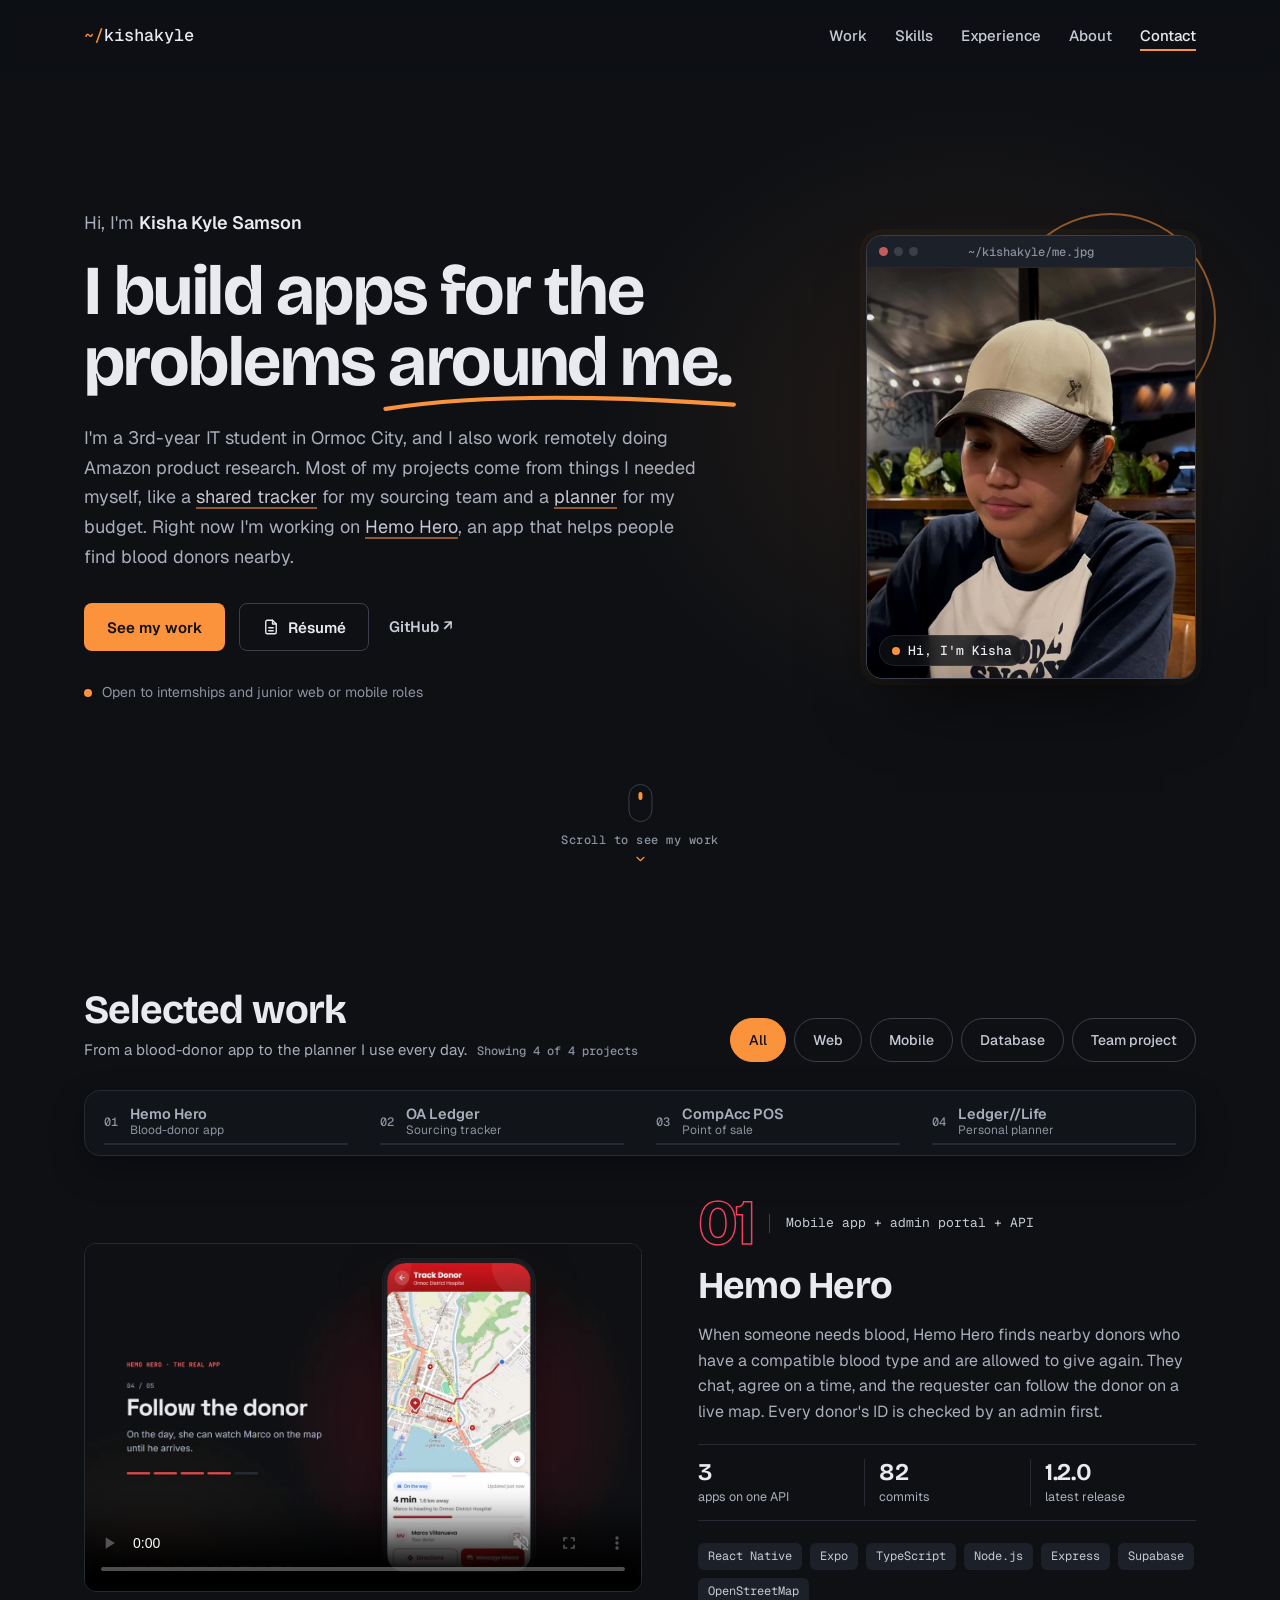
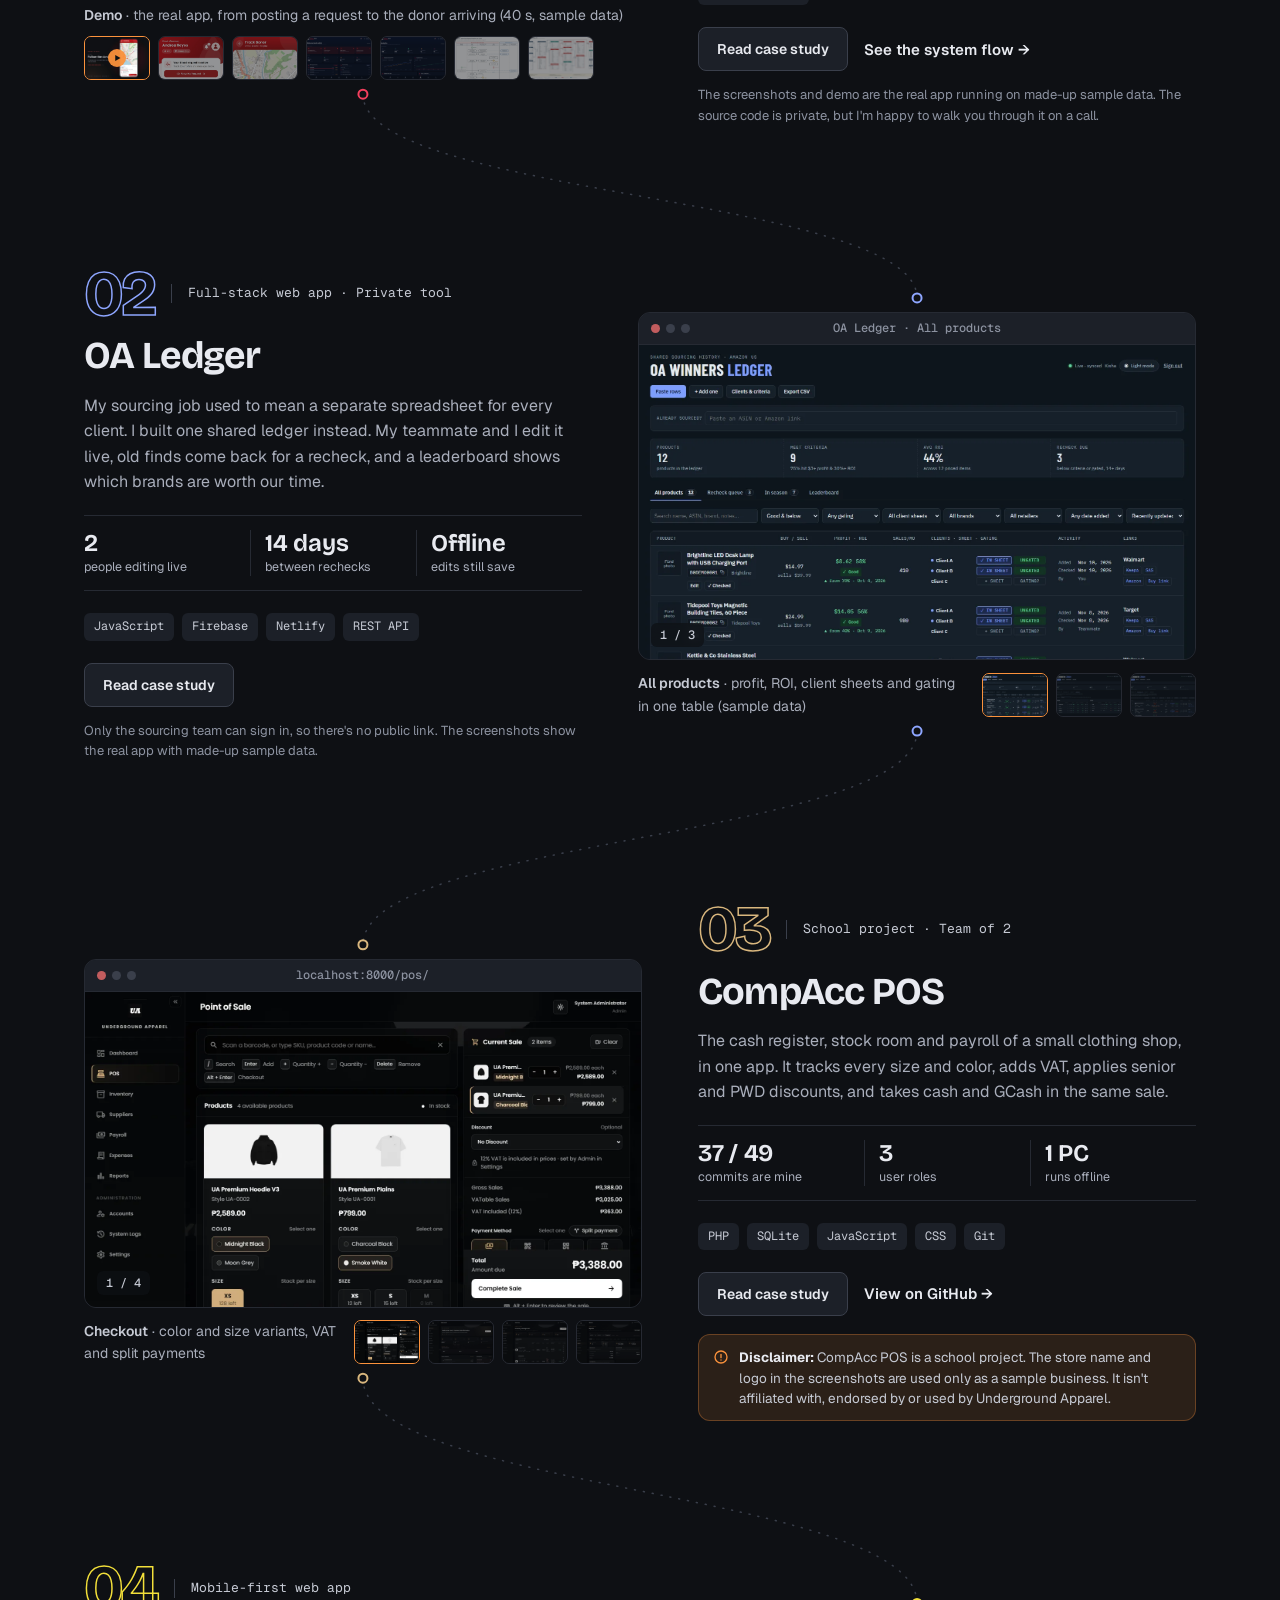
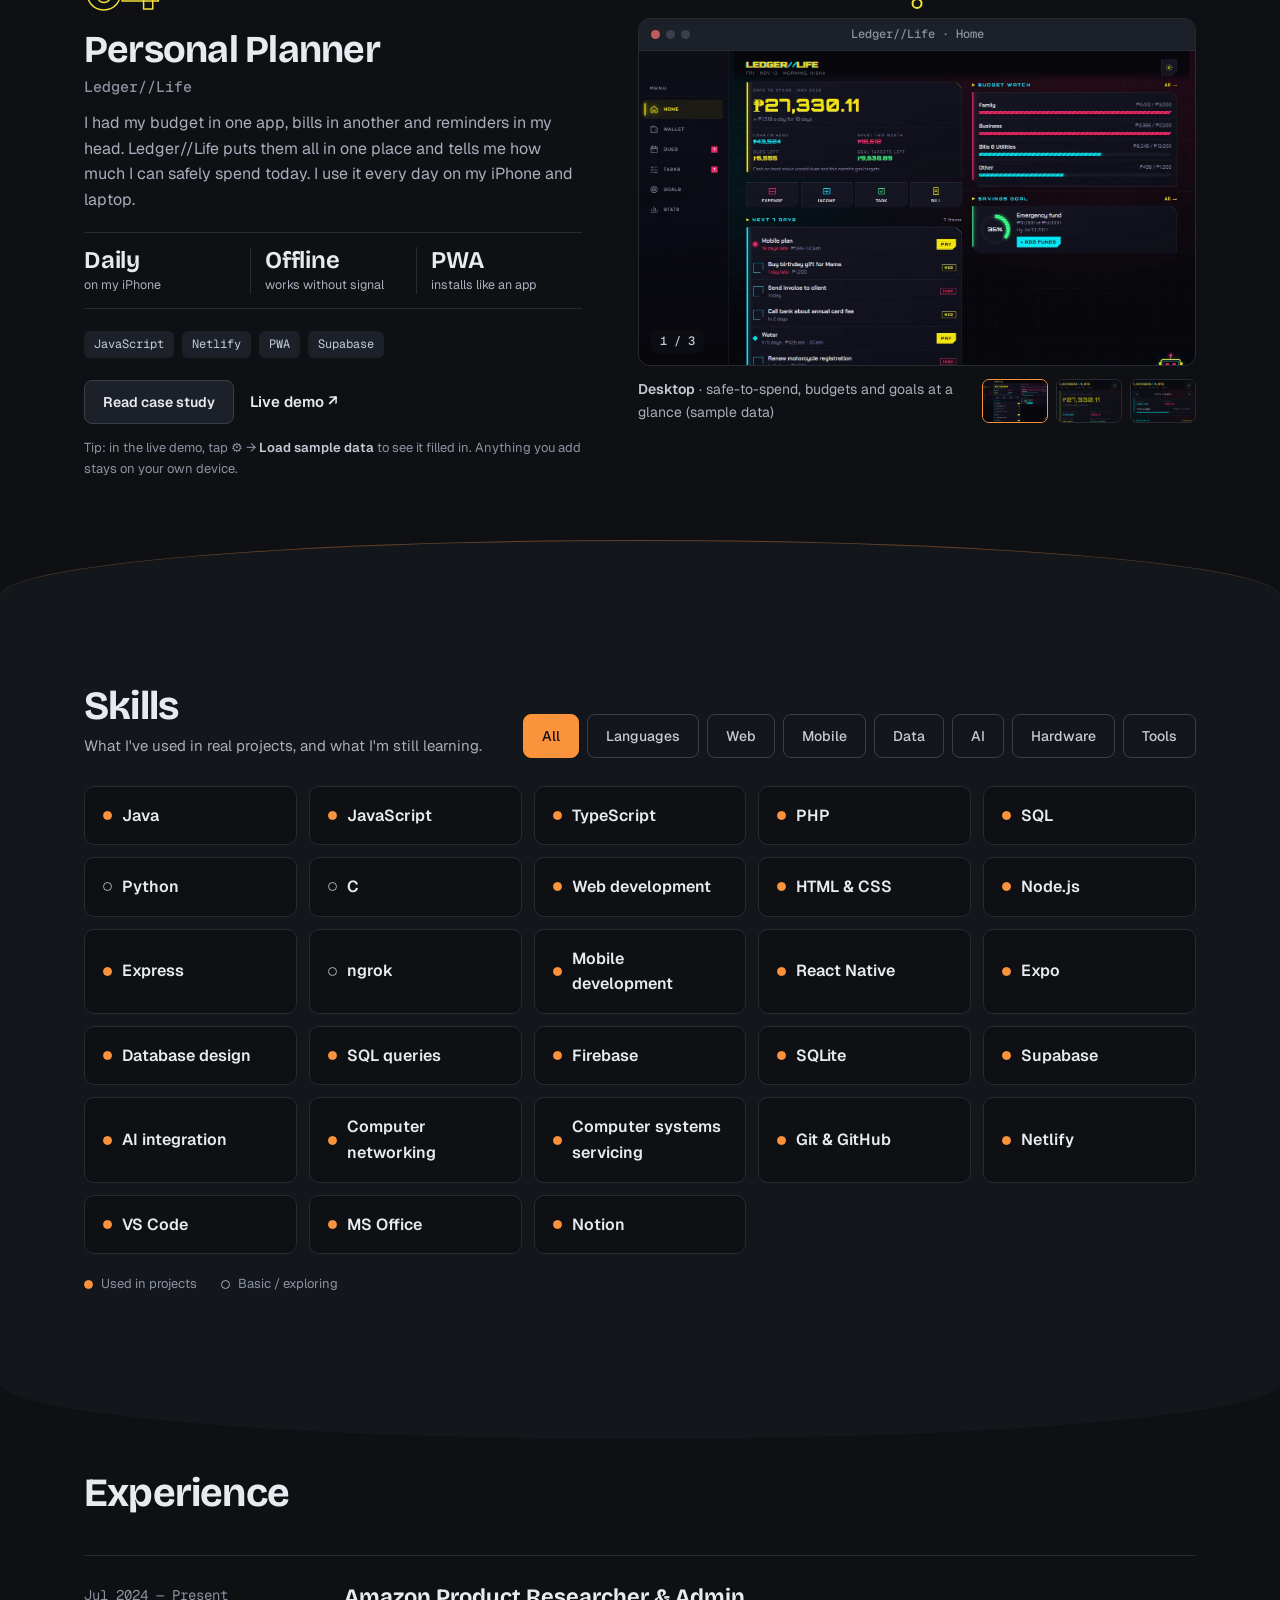
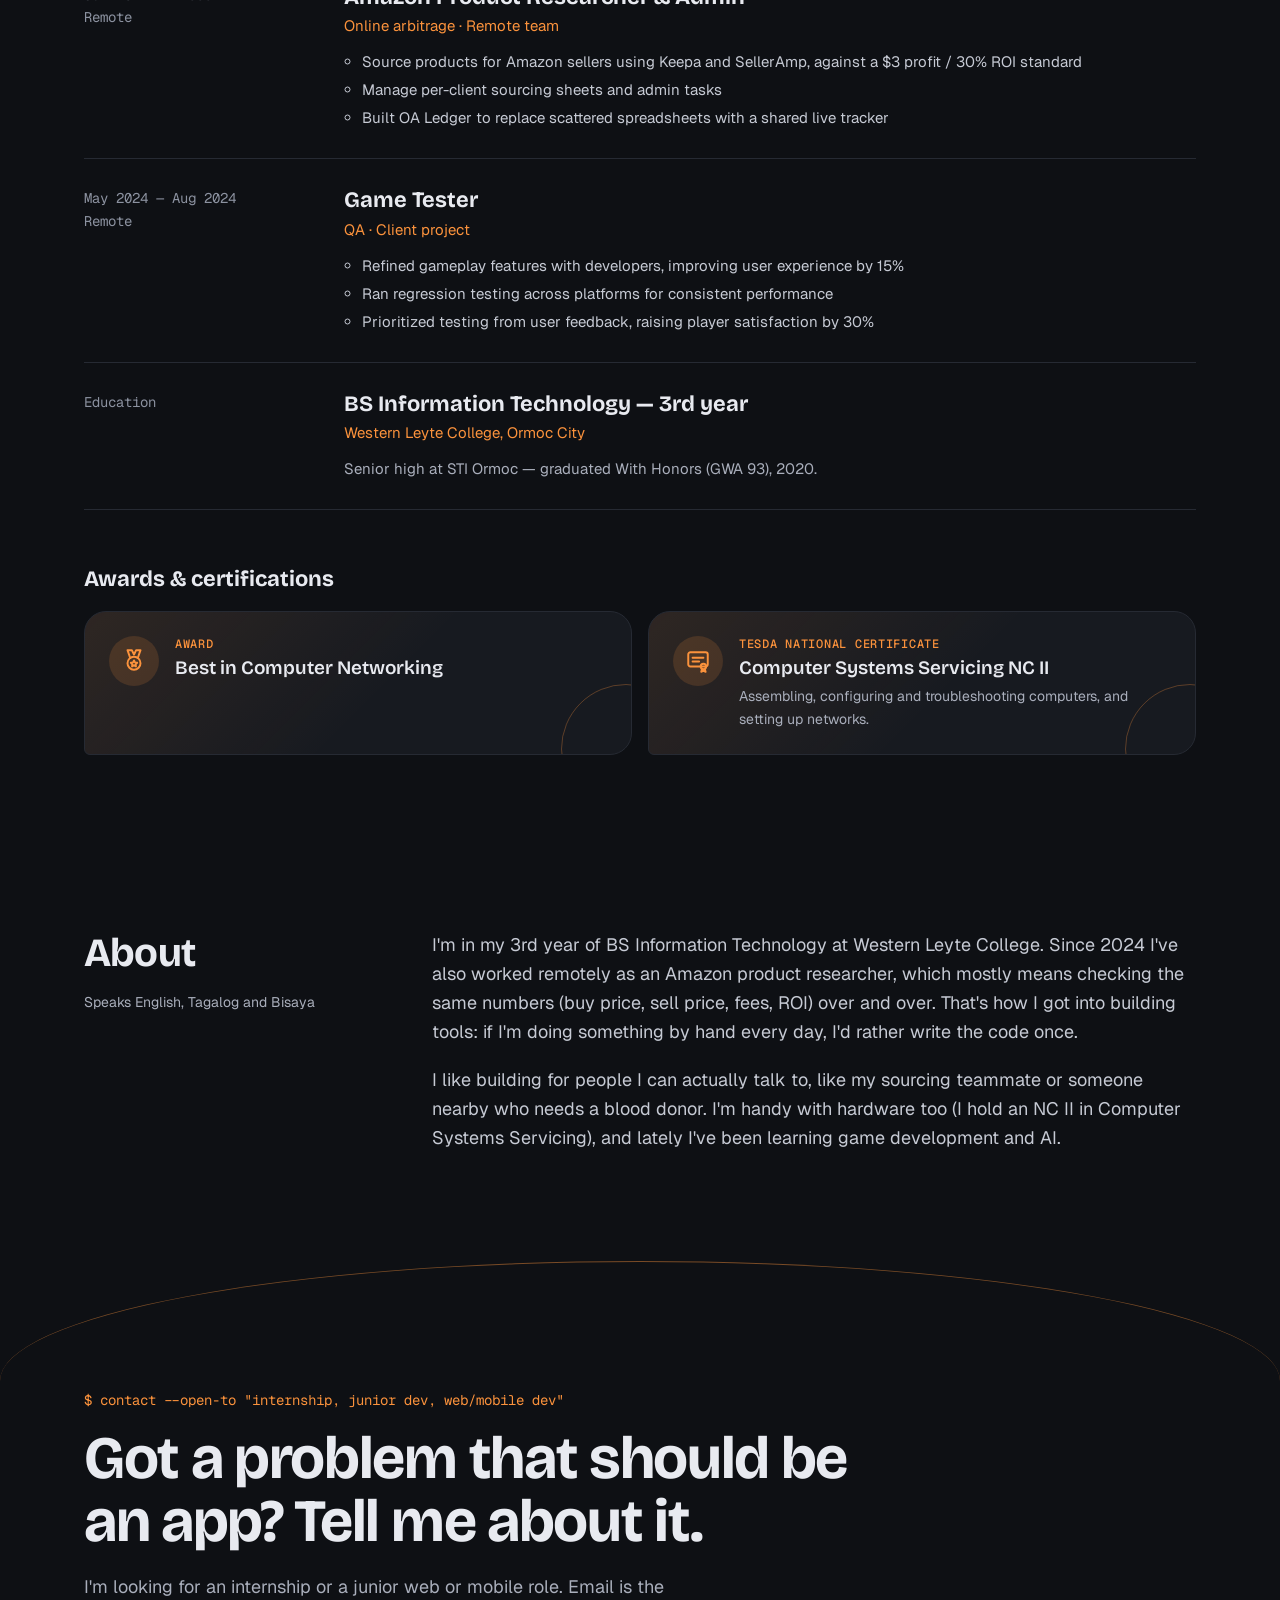
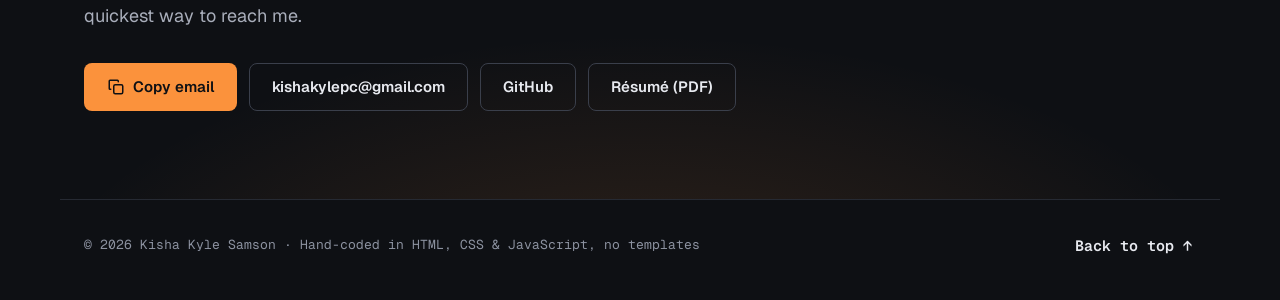
==== commit ecc5e7e7: "Redesign Selected Work and hero, switch fonts - Selected Work: sticky project index, zig-zag rows, s" ====
--- a/index.html
+++ b/index.html
@@ -8,7 +8,7 @@
 
   <link rel="preconnect" href="https://fonts.googleapis.com">
   <link rel="preconnect" href="https://fonts.gstatic.com" crossorigin>
-  <link href="https://fonts.googleapis.com/css2?family=Inter:wght@400;500;600&family=JetBrains+Mono:wght@400;500&family=Space+Grotesk:wght@500;600;700&display=swap" rel="stylesheet">
+  <link href="https://fonts.googleapis.com/css2?family=Bricolage+Grotesque:opsz,wght@12..96,500..800&family=Geist:wght@400..700&family=Geist+Mono:wght@400..600&display=swap" rel="stylesheet">
   <link rel="stylesheet" href="style.css">
 </head>
 <body>
@@ -37,29 +37,28 @@
   <main>
 
     <!-- ========== HERO ========== -->
-    <section class="hero container" id="top">
-      <div class="hero-grid">
+    <section class="hero" id="top">
+      <div class="container hero-grid">
         <div class="hero-text">
-          <p class="eyebrow">// Kisha Kyle Samson · 3rd-year BSIT · Ormoc City, PH</p>
+          <p class="hello">Hi, I'm <strong>Kisha Kyle Samson</strong></p>
           <h1>I build apps for the problems <span class="scribble">around me.<svg aria-hidden="true" viewBox="0 0 300 24" preserveAspectRatio="none"><path pathLength="1" d="M4 17 C 70 5, 170 3, 296 13"/></svg></span></h1>
           <p class="lead">
-            At my remote Amazon sourcing job, it was a pile of client spreadsheets, so I built one live
-            ledger to replace them. At home, it was bills and budgets scattered across different apps,
-            so I made a planner I now open every day. I've also built a blood-donor matching app,
-            and a POS system for school.
+            I'm a 3rd-year IT student in Ormoc City, and I also work remotely doing Amazon product research.
+            Most of my projects come from things I needed myself, like a <a href="#oa-ledger">shared tracker</a>
+            for my sourcing team and a <a href="#planner">planner</a> for my budget. Right now I'm working on
+            <a href="#hemo-hero">Hemo Hero</a>, an app that helps people find blood donors nearby.
           </p>
 
-          <div class="btn-row">
-            <a href="#work" class="btn btn-primary">View projects</a>
+          <div class="hero-actions">
+            <a href="#work" class="btn btn-primary">See my work</a>
             <a href="resume.pdf" class="btn btn-outline" target="_blank" rel="noopener">
               <svg aria-hidden="true" width="18" height="18" viewBox="0 0 24 24" fill="none" stroke="currentColor" stroke-width="1.8" stroke-linecap="round" stroke-linejoin="round"><path d="M14 3H7a2 2 0 0 0-2 2v14a2 2 0 0 0 2 2h10a2 2 0 0 0 2-2V8z"/><path d="M14 3v5h5M9 13h6M9 17h6"/></svg>
               Résumé
             </a>
-            <a href="https://github.com/kishakylepc-ui" class="btn btn-outline" target="_blank" rel="noopener">
-              <svg aria-hidden="true" width="18" height="18" viewBox="0 0 24 24" fill="none" stroke="currentColor" stroke-width="1.8" stroke-linecap="round" stroke-linejoin="round"><path d="M9 19c-4.3 1.4-4.3-2.5-6-3m12 5v-3.5c0-1 .1-1.4-.5-2 2.8-.3 5.5-1.4 5.5-6a4.6 4.6 0 0 0-1.3-3.2 4.2 4.2 0 0 0-.1-3.2s-1.1-.3-3.5 1.3a12.3 12.3 0 0 0-6.2 0C6.5 2.8 5.4 3.1 5.4 3.1a4.2 4.2 0 0 0-.1 3.2A4.6 4.6 0 0 0 4 9.5c0 4.6 2.7 5.7 5.5 6-.6.6-.6 1.2-.5 2V21"/></svg>
-              GitHub
-            </a>
-          </div>
+            <a href="https://github.com/kishakylepc-ui" class="hero-link" target="_blank" rel="noopener">GitHub <span aria-hidden="true">↗</span></a>
+          </div>
+
+          <p class="availability"><span class="avail-dot" aria-hidden="true"></span>Open to internships and junior web or mobile roles</p>
         </div>
 
         <!-- Portrait: tilts with the pointer -->
@@ -76,12 +75,12 @@
         </figure>
       </div>
 
-      <dl class="stats">
-        <div><dt>Projects built</dt><dd data-count="4">4</dd></div>
-        <div><dt>Remote work since</dt><dd>2024</dd></div>
-        <div><dt>Languages I code in</dt><dd data-count="7">7</dd></div>
-        <div><dt>Status</dt><dd class="status">Open to internships &amp; work</dd></div>
-      </dl>
+      <!-- Scroll cue: fades out once you start scrolling (script.js: setupScrollCue) -->
+      <a class="scroll-cue" href="#work" id="scrollCue">
+        <span class="mouse" aria-hidden="true"><i></i></span>
+        <span class="scroll-text">Scroll to see my work</span>
+        <svg class="scroll-arrow" aria-hidden="true" width="14" height="14" viewBox="0 0 24 24" fill="none" stroke="currentColor" stroke-width="2" stroke-linecap="round" stroke-linejoin="round"><path d="M6 9l6 6 6-6"/></svg>
+      </a>
     </section>
 
     <!-- ========== PROJECTS ========== -->
@@ -98,7 +97,7 @@
       <div class="section-head">
         <div>
           <h2>Selected work</h2>
-          <p class="muted" id="projectCount">Showing 4 of 4 projects</p>
+          <p class="muted">From a blood-donor app to the planner I use every day. <span class="work-count" id="projectCount">Showing 4 of 4 projects</span></p>
         </div>
         <div class="chip-group" role="group" aria-label="Filter projects" id="projectFilters">
           <button class="chip is-active" data-filter="all" aria-pressed="true">All</button>
@@ -109,8 +108,16 @@
         </div>
       </div>
 
+      <!-- Project index: stays pinned while you scroll through the projects (script.js: setupWorkFlow) -->
+      <nav class="work-index" id="workIndex" aria-label="Jump to a project">
+        <a href="#hemo-hero" style="--pt: #F43F5E"><span class="wi-num">01</span><span class="wi-text"><span class="wi-name">Hemo Hero</span><span class="wi-type">Blood-donor app</span></span><i class="wi-bar" aria-hidden="true"></i></a>
+        <a href="#oa-ledger" style="--pt: #8EA6FF"><span class="wi-num">02</span><span class="wi-text"><span class="wi-name">OA Ledger</span><span class="wi-type">Sourcing tracker</span></span><i class="wi-bar" aria-hidden="true"></i></a>
+        <a href="#compacc" style="--pt: #D9B77E"><span class="wi-num">03</span><span class="wi-text"><span class="wi-name">CompAcc POS</span><span class="wi-type">Point of sale</span></span><i class="wi-bar" aria-hidden="true"></i></a>
+        <a href="#planner" style="--pt: #F2DF3A"><span class="wi-num">04</span><span class="wi-text"><span class="wi-name">Ledger//Life</span><span class="wi-type">Personal planner</span></span><i class="wi-bar" aria-hidden="true"></i></a>
+      </nav>
+
       <!-- Project 1: Hemo Hero -->
-      <article class="project reveal" data-tags="mobile web database" id="hemo-hero">
+      <article class="project reveal" data-tags="mobile web database" style="--pt: #F43F5E" id="hemo-hero">
         <div class="project-row">
           <div class="gallery" data-gallery style="--tint: #E11D2E" aria-label="Hemo Hero screenshots">
             <div class="stage">
@@ -159,9 +166,10 @@
             </div>
           </div>
           <div class="project-info">
-            <p class="kicker">01 · Mobile app + admin portal + API</p>
+            <div class="p-head"><span class="p-num" aria-hidden="true">01</span><p class="kicker">Mobile app + admin portal + API</p></div>
             <h3>Hemo Hero</h3>
             <p class="muted">When someone needs blood, Hemo Hero finds nearby donors who have a compatible blood type and are allowed to give again. They chat, agree on a time, and the requester can follow the donor on a live map. Every donor's ID is checked by an admin first.</p>
+            <dl class="p-facts"><div><dt>apps on one API</dt><dd>3</dd></div><div><dt>commits</dt><dd>82</dd></div><div><dt>latest release</dt><dd>1.2.0</dd></div></dl>
             <ul class="tags"><li>React Native</li><li>Expo</li><li>TypeScript</li><li>Node.js</li><li>Express</li><li>Supabase</li><li>OpenStreetMap</li></ul>
             <div class="project-actions">
               <button class="btn btn-small toggle-case" aria-expanded="false">Read case study</button>
@@ -178,7 +186,7 @@
       </article>
 
       <!-- Project 2: OA Ledger -->
-      <article class="project reveal" data-tags="web database" id="oa-ledger">
+      <article class="project reveal" data-tags="web database" style="--pt: #8EA6FF" id="oa-ledger">
         <div class="project-row">
           <div class="gallery" data-gallery style="--tint: #7C9CFF" aria-label="OA Ledger screenshots">
             <div class="stage">
@@ -204,9 +212,10 @@
             </div>
           </div>
           <div class="project-info">
-            <p class="kicker">02 · Full-stack web app · Private tool</p>
+            <div class="p-head"><span class="p-num" aria-hidden="true">02</span><p class="kicker">Full-stack web app · Private tool</p></div>
             <h3>OA Ledger</h3>
             <p class="muted">My sourcing job used to mean a separate spreadsheet for every client. I built one shared ledger instead. My teammate and I edit it live, old finds come back for a recheck, and a leaderboard shows which brands are worth our time.</p>
+            <dl class="p-facts"><div><dt>people editing live</dt><dd>2</dd></div><div><dt>between rechecks</dt><dd>14 days</dd></div><div><dt>edits still save</dt><dd>Offline</dd></div></dl>
             <ul class="tags"><li>JavaScript</li><li>Firebase</li><li>Netlify</li><li>REST API</li></ul>
             <div class="project-actions">
               <button class="btn btn-small toggle-case" aria-expanded="false">Read case study</button>
@@ -222,7 +231,7 @@
       </article>
 
       <!-- Project 3: CompAcc POS -->
-      <article class="project reveal" data-tags="web database team" id="compacc">
+      <article class="project reveal" data-tags="web database team" style="--pt: #D9B77E" id="compacc">
         <div class="project-row">
           <div class="gallery" data-gallery style="--tint: #C8A46A" aria-label="CompAcc POS screenshots">
             <div class="stage">
@@ -253,9 +262,10 @@
             </div>
           </div>
           <div class="project-info">
-            <p class="kicker">03 · School project · Team of 2</p>
+            <div class="p-head"><span class="p-num" aria-hidden="true">03</span><p class="kicker">School project · Team of 2</p></div>
             <h3>CompAcc POS</h3>
             <p class="muted">The cash register, stock room and payroll of a small clothing shop, in one app. It tracks every size and color, adds VAT, applies senior and PWD discounts, and takes cash and GCash in the same sale.</p>
+            <dl class="p-facts"><div><dt>commits are mine</dt><dd>37 / 49</dd></div><div><dt>user roles</dt><dd>3</dd></div><div><dt>runs offline</dt><dd>1 PC</dd></div></dl>
             <ul class="tags"><li>PHP</li><li>SQLite</li><li>JavaScript</li><li>CSS</li><li>Git</li></ul>
             <div class="project-actions">
               <button class="btn btn-small toggle-case" aria-expanded="false">Read case study</button>
@@ -275,7 +285,7 @@
       </article>
 
       <!-- Project 4: Personal Planner (Ledger//Life) -->
-      <article class="project reveal" data-tags="web mobile" id="planner">
+      <article class="project reveal" data-tags="web mobile" style="--pt: #F2DF3A" id="planner">
         <div class="project-row">
           <div class="gallery" data-gallery style="--tint: #FCEE0A" aria-label="Ledger//Life screenshots">
             <div class="stage">
@@ -301,9 +311,10 @@
             </div>
           </div>
           <div class="project-info">
-            <p class="kicker">04 · Mobile-first web app</p>
+            <div class="p-head"><span class="p-num" aria-hidden="true">04</span><p class="kicker">Mobile-first web app</p></div>
             <h3>Personal Planner <span class="muted-title">Ledger//Life</span></h3>
             <p class="muted">I had my budget in one app, bills in another and reminders in my head. Ledger//Life puts them all in one place and tells me how much I can safely spend today. I use it every day on my iPhone and laptop.</p>
+            <dl class="p-facts"><div><dt>on my iPhone</dt><dd>Daily</dd></div><div><dt>works without signal</dt><dd>Offline</dd></div><div><dt>installs like an app</dt><dd>PWA</dd></div></dl>
             <ul class="tags"><li>JavaScript</li><li>Netlify</li><li>PWA</li><li>Supabase</li></ul>
             <div class="project-actions">
               <button class="btn btn-small toggle-case" aria-expanded="false">Read case study</button>
--- a/style.css
+++ b/style.css
@@ -19,9 +19,9 @@
   --accent-soft: rgba(251, 146, 60, 0.12);
   --bad: #F87171;
 
-  --font-body: "Inter", system-ui, sans-serif;
-  --font-head: "Space Grotesk", sans-serif;
-  --font-mono: "JetBrains Mono", monospace;
+  --font-body: "Geist", system-ui, sans-serif;
+  --font-head: "Bricolage Grotesque", "Geist", sans-serif;
+  --font-mono: "Geist Mono", ui-monospace, monospace;
 
   --radius: 12px;
   --max: 1160px;
@@ -167,16 +167,15 @@
 .link:hover { color: var(--accent); }
 
 /* ---------- Hero ---------- */
-.hero { padding-top: 64px; padding-bottom: 80px; }
-.eyebrow, .kicker { font-family: var(--font-mono); font-size: 14px; color: var(--accent); margin: 0 0 16px; }
+.kicker { font-family: var(--font-mono); font-size: 14px; color: var(--accent); margin: 0 0 16px; }
 .hero h1 {
   max-width: 920px;
   font-size: clamp(38px, 5.6vw, 70px);
   font-weight: 700;
   line-height: 1.02;
-  letter-spacing: -0.035em;
-}
-.lead { max-width: 660px; margin: 28px 0 36px; font-size: 18px; color: var(--muted); }
+  letter-spacing: -0.022em;
+}
+.lead { max-width: 620px; margin: 24px 0 32px; font-size: 18px; line-height: 1.65; color: var(--muted); }
 
 /* Hand-drawn orange underline in the headline */
 .scribble { position: relative; white-space: nowrap; }
@@ -206,7 +205,7 @@
 .hero-grid {
   display: grid;
   grid-template-columns: minmax(0, 1fr) minmax(250px, 330px);
-  gap: 56px;
+  gap: 64px;
   align-items: center;
 }
 .hero-text { min-width: 0; }
@@ -237,6 +236,45 @@
 .dots i { width: 9px; height: 9px; border-radius: 50%; background: var(--border-strong); }
 .dots i:first-child { background: #F87171; opacity: 0.75; }
 
+/* ---------- Hero layout ---------- */
+/* Fills the first screen, content centered, with one soft orange glow behind the photo */
+.hero {
+  position: relative;
+  isolation: isolate;
+  overflow: hidden;
+  overflow: clip;
+  display: flex;
+  flex-direction: column;
+  justify-content: center;
+  min-height: calc(100svh - 73px);
+  padding: 48px 0 108px;
+}
+.hero::before {
+  content: "";
+  position: absolute;
+  inset: 0;
+  z-index: -1;
+  pointer-events: none;
+  background: radial-gradient(ellipse 42% 55% at 76% 42%, rgba(var(--accent-rgb), 0.1), transparent 70%);
+}
+.hello { margin: 0 0 18px; font-size: 18px; color: var(--muted); }
+.hello strong { font-weight: 600; color: var(--text); }
+.lead a {
+  color: var(--text-2);
+  text-decoration: underline;
+  text-decoration-color: rgba(var(--accent-rgb), 0.55);
+  text-decoration-thickness: 1.5px;
+  text-underline-offset: 4px;
+  transition: color 0.2s, text-decoration-color 0.2s;
+}
+.lead a:hover { color: var(--text); text-decoration-color: var(--accent); }
+
+.hero-actions { display: flex; flex-wrap: wrap; align-items: center; gap: 12px 14px; }
+.hero-link { padding: 12px 6px; font-size: 15px; font-weight: 600; color: var(--text-2); text-decoration: none; }
+.hero-link:hover { color: var(--accent); }
+.availability { display: flex; align-items: center; gap: 10px; margin: 30px 0 0; font-size: 14px; color: var(--faint); }
+.avail-dot { flex: none; width: 8px; height: 8px; border-radius: 50%; background: var(--accent); animation: pulse 2s infinite; }
+
 /* ---------- Portrait ---------- */
 .portrait { position: relative; isolation: isolate; margin: 0; perspective: 1000px; }
 .portrait::before { /* soft orange glow */
@@ -301,6 +339,7 @@
   padding: 6px 12px;
   border-radius: 999px;
   background: rgba(14, 16, 20, 0.78);
+  -webkit-backdrop-filter: blur(8px);
   backdrop-filter: blur(8px);
   border: 1px solid rgba(255, 255, 255, 0.08);
   font: 500 13px var(--font-mono);
@@ -308,25 +347,77 @@
 }
 .chip-dot { width: 8px; height: 8px; border-radius: 50%; background: var(--accent); animation: pulse 2s infinite; }
 
-.stats {
-  margin: 56px 0 0;
-  padding-top: 28px;
-  border-top: 1px solid var(--border);
-  display: grid;
-  grid-template-columns: repeat(auto-fit, minmax(180px, 1fr));
-  gap: 24px;
-}
-.stats dt { font-size: 14px; color: var(--faint); }
-.stats dd { margin: 4px 0 0; font-family: var(--font-head); font-size: 36px; font-weight: 600; }
-.stats dd.status { font-size: 22px; color: var(--accent); display: flex; align-items: center; gap: 10px; }
-.stats dd.status::before {
-  content: "";
-  width: 10px; height: 10px;
-  border-radius: 50%;
+/* Scroll cue at the bottom of the first screen: a mouse with a rolling wheel */
+.scroll-cue {
+  position: absolute;
+  left: 50%;
+  bottom: 26px;
+  display: flex;
+  flex-direction: column;
+  align-items: center;
+  gap: 10px;
+  padding: 8px 14px;
+  translate: -50% 0;
+  border-radius: 14px;
+  color: var(--faint);
+  font: 500 12px var(--font-mono);
+  letter-spacing: 0.04em;
+  text-decoration: none;
+  transition: opacity 0.45s ease, translate 0.45s ease, color 0.2s;
+  animation: fadeIn 1s 1s backwards;
+}
+.scroll-cue .mouse {
+  position: relative;
+  width: 24px;
+  height: 38px;
+  border: 1.5px solid var(--border-strong);
+  border-radius: 13px;
+  transition: border-color 0.2s;
+}
+.scroll-cue .mouse i {
+  position: absolute;
+  left: 50%;
+  top: 7px;
+  width: 4px;
+  height: 8px;
+  margin-left: -2px;
+  border-radius: 2px;
   background: var(--accent);
-  box-shadow: 0 0 0 0 var(--accent);
-  animation: pulse 2s infinite;
-}
+  animation: wheel 1.9s cubic-bezier(0.6, 0, 0.4, 1) infinite;
+}
+.scroll-arrow { margin-top: -6px; color: var(--accent); animation: nudge 1.9s ease-in-out infinite; }
+.scroll-cue:hover { color: var(--text); }
+.scroll-cue:hover .mouse { border-color: rgba(var(--accent-rgb), 0.7); }
+.scroll-cue.is-hidden { opacity: 0; translate: -50% 12px; pointer-events: none; }
+@keyframes wheel {
+  0%   { opacity: 0; transform: translateY(-2px); }
+  20%  { opacity: 1; }
+  70%  { opacity: 1; transform: translateY(11px); }
+  100% { opacity: 0; transform: translateY(13px); }
+}
+@keyframes nudge {
+  0%, 100% { transform: translateY(0); opacity: 0.5; }
+  50%      { transform: translateY(4px); opacity: 1; }
+}
+@keyframes fadeIn { from { opacity: 0; } }
+@media (max-height: 760px) {
+  .scroll-cue { display: none; }
+  .hero { padding-bottom: 72px; }
+}
+
+/* Everything rises in once when the page opens */
+.hero-text > *,
+.hero .portrait { animation: rise 0.8s cubic-bezier(0.2, 0.7, 0.2, 1) both; }
+.hero-text > :nth-child(2) { animation-delay: 0.07s; }
+.hero-text > :nth-child(3) { animation-delay: 0.14s; }
+.hero-text > :nth-child(4) { animation-delay: 0.22s; }
+.hero-text > :nth-child(5) { animation-delay: 0.3s; }
+.hero .portrait { animation-delay: 0.12s; }
+@keyframes rise {
+  from { opacity: 0; transform: translateY(16px); }
+  to   { opacity: 1; transform: none; }
+}
+
 @keyframes pulse {
   0%   { box-shadow: 0 0 0 0 rgba(var(--accent-rgb), 0.5); }
   70%  { box-shadow: 0 0 0 10px rgba(var(--accent-rgb), 0); }
@@ -361,36 +452,145 @@
 .chip.is-active { background: var(--accent); border-color: var(--accent); color: var(--bg); }
 
 /* ---------- Projects ---------- */
-.project { padding: 36px 0; border-top: 1px solid var(--border); }
-.project[hidden] { display: none; }
-
-.project-row { display: flex; flex-wrap: wrap; gap: 40px; }
-.shot {
-  flex: 1 1 420px;
-  min-width: 0;
-  aspect-ratio: 16 / 10;
-  border-radius: var(--radius);
-  object-fit: cover;
+.work-count { display: inline-block; margin-left: 6px; font: 500 12px var(--font-mono); color: var(--faint); white-space: nowrap; }
+
+/* Project index: pinned under the header while you scroll through the projects */
+.work-index {
+  position: sticky;
+  top: 84px;
+  z-index: 20;
+  display: grid;
+  grid-auto-flow: column;
+  grid-auto-columns: minmax(0, 1fr);
+  gap: 4px;
+  margin: 0 0 12px;
+  padding: 5px;
   border: 1px solid var(--border);
-}
-.shot.placeholder {
-  background: var(--surface);
-  border: 1px dashed var(--border-strong);
+  border-radius: 16px;
+  background: rgba(19, 22, 27, 0.84);
+  -webkit-backdrop-filter: blur(12px);
+  backdrop-filter: blur(12px);
+  box-shadow: 0 14px 34px rgba(0, 0, 0, 0.28);
+}
+.work-index a {
+  position: relative;
   display: flex;
   align-items: center;
-  justify-content: center;
-  text-align: center;
-  padding: 16px;
-  color: var(--faint);
-  font-size: 14px;
-}
-.project-info { flex: 1 1 380px; min-width: 0; }
-.project-info .kicker { font-size: 13px; margin-bottom: 8px; }
-.project-info h3 { font-size: 30px; letter-spacing: -0.01em; margin-bottom: 14px; }
-.project-info > p.muted { margin: 0 0 18px; }
+  gap: 12px;
+  min-width: 0;
+  padding: 9px 14px 12px;
+  border-radius: 11px;
+  text-decoration: none;
+  color: var(--muted);
+  transition: background 0.2s, color 0.2s;
+}
+.work-index a[hidden] { display: none; }
+.work-index a:hover,
+.work-index a.is-current { background: var(--surface-2); color: var(--text); }
+.wi-num { font: 500 12px var(--font-mono); color: var(--faint); transition: color 0.2s; }
+.work-index a.is-current .wi-num { color: var(--pt); }
+.wi-text { display: flex; flex-direction: column; min-width: 0; line-height: 1.25; }
+.wi-name { font-weight: 600; font-size: 14.5px; white-space: nowrap; overflow: hidden; text-overflow: ellipsis; }
+.wi-type { font-size: 12px; color: var(--faint); white-space: nowrap; overflow: hidden; text-overflow: ellipsis; }
+.wi-bar { position: absolute; left: 14px; right: 14px; bottom: 5px; height: 2px; border-radius: 2px; background: var(--border); overflow: hidden; }
+.wi-bar::after {
+  content: "";
+  position: absolute;
+  inset: 0;
+  background: var(--pt);
+  transform-origin: left;
+  transform: scaleX(var(--prog, 0));
+}
+
+/* One project: screenshots on one side, the story on the other; every other project flips */
+.project { --pt: var(--accent); position: relative; padding: 28px 0; scroll-margin-top: 160px; }
+.project[hidden] { display: none; }
+.project-row {
+  display: grid;
+  grid-template-columns: minmax(0, 1.12fr) minmax(0, 1fr);
+  gap: 56px;
+  align-items: center;
+}
+.project.is-flip .project-row { grid-template-columns: minmax(0, 1fr) minmax(0, 1.12fr); }
+.project.is-flip .gallery { order: 2; }
+.project-info { min-width: 0; }
+
+.p-head { display: flex; align-items: center; gap: 16px; margin-bottom: 12px; }
+.p-num {
+  font: 700 64px/0.85 var(--font-head);
+  letter-spacing: -0.04em;
+  color: transparent;
+  -webkit-text-stroke: 1.5px var(--pt);
+}
+.p-head .kicker {
+  margin: 0;
+  padding-left: 16px;
+  border-left: 1px solid var(--border-strong);
+  font-size: 13px;
+  line-height: 1.45;
+  color: var(--text-2);
+}
+.project-info h3 { font-size: clamp(30px, 3.2vw, 38px); letter-spacing: -0.02em; margin-bottom: 14px; }
+.project-info > p.muted { margin: 0 0 20px; }
 .muted-title { display: block; margin-top: 4px; font: 500 15px var(--font-mono); color: var(--faint); letter-spacing: 0; }
 .project-note { margin: 14px 0 0; font-size: 13px; color: var(--faint); }
 .project-note b { color: var(--text-2); font-weight: 600; }
+
+/* Three quick facts per project */
+.p-facts {
+  display: grid;
+  grid-template-columns: repeat(3, minmax(0, 1fr));
+  margin: 0 0 22px;
+  padding: 14px 0;
+  border-top: 1px solid var(--border);
+  border-bottom: 1px solid var(--border);
+}
+.p-facts div { display: flex; flex-direction: column-reverse; justify-content: flex-end; gap: 3px; min-width: 0; padding: 0 14px; border-left: 1px solid var(--border); }
+.p-facts div:first-child { padding-left: 0; border-left: 0; }
+.p-facts dd { margin: 0; font: 650 24px/1.1 var(--font-head); letter-spacing: -0.01em; color: var(--text); }
+.p-facts dt { font-size: 12.5px; line-height: 1.35; color: var(--muted); }
+
+/* The project you're looking at glows in its own color */
+.project .gallery { position: relative; isolation: isolate; }
+.project .gallery::before {
+  content: "";
+  position: absolute;
+  inset: -14% 0 6%;
+  z-index: -1;
+  pointer-events: none;
+  background: radial-gradient(closest-side, color-mix(in srgb, var(--pt) 17%, transparent), transparent);
+  opacity: 0;
+  transition: opacity 0.6s ease;
+}
+.project.is-current .gallery::before { opacity: 1; }
+.project .stage { transition: border-color 0.6s ease; }
+.project.is-current .stage { border-color: color-mix(in srgb, var(--pt) 38%, var(--border)); }
+
+/* Entrance: screenshots slide in from their side, then the text follows line by line */
+.project.reveal { opacity: 1; transform: none; }
+.project.reveal .gallery {
+  opacity: 0;
+  transform: translateX(-44px);
+  transition: opacity 0.7s ease, transform 0.9s cubic-bezier(0.2, 0.7, 0.2, 1);
+}
+.project.reveal.is-flip .gallery { transform: translateX(44px); }
+.project.reveal .project-info > * {
+  opacity: 0;
+  transform: translateY(16px);
+  transition: opacity 0.6s ease, transform 0.6s ease;
+  transition-delay: calc(var(--i, 0) * 70ms + 150ms);
+}
+.project.reveal.visible .gallery,
+.project.reveal.visible .project-info > * { opacity: 1; transform: none; }
+
+/* Curved line from one project to the next, drawn as you scroll (script.js: setupWorkFlow) */
+.flow-link { position: relative; height: 96px; margin: -6px 0; pointer-events: none; }
+.flow-link svg { position: absolute; inset: 0; width: 100%; height: 100%; overflow: visible; }
+.fl-track { fill: none; stroke: var(--border-strong); stroke-width: 1.5; stroke-dasharray: 1 8; stroke-linecap: round; }
+.fl-draw { fill: none; stroke-width: 2.5; stroke-linecap: round; stroke-dasharray: 1; stroke-dashoffset: 1; }
+.fl-dot { opacity: 0; transition: opacity 0.25s; }
+.flow-link.is-moving .fl-dot { opacity: 1; }
+.fl-end { fill: var(--bg); stroke-width: 2; }
 
 .disclaimer {
   display: flex;
@@ -409,7 +609,7 @@
 .disclaimer b { color: var(--text); }
 
 /* ---------- Screenshot gallery ---------- */
-.gallery { flex: 1 1 420px; min-width: 0; --tint: var(--accent); }
+.gallery { min-width: 0; --tint: var(--accent); }
 
 .stage {
   position: relative;
@@ -825,7 +1025,7 @@
   pointer-events: none;
 }
 .contact .kicker { margin-bottom: 16px; }
-.big { max-width: 820px; font-size: clamp(34px, 5vw, 60px); letter-spacing: -0.03em; line-height: 1.05; margin-bottom: 32px; }
+.big { max-width: 820px; font-size: clamp(34px, 5vw, 60px); letter-spacing: -0.022em; line-height: 1.05; margin-bottom: 32px; }
 .contact-sub { max-width: 580px; margin: -12px 0 32px; font-size: 18px; color: var(--muted); }
 
 .footer {
@@ -874,7 +1074,22 @@
 /* ---------- Tablet ---------- */
 @media (max-width: 900px) {
   .hero-grid { grid-template-columns: 1fr; gap: 36px; }
+  .hero { min-height: 0; padding: 40px 0 72px; }
+  .scroll-cue { display: none; }
   .portrait { order: -1; width: min(100%, 250px); }
+
+  /* Stacked: number and title first, then the screenshots, then the rest of the story */
+  .project-row,
+  .project.is-flip .project-row { display: flex; flex-direction: column; align-items: stretch; gap: 0; }
+  .project-info { display: contents; }
+  .project-info > * { order: 4; }
+  .project-info > .p-head { order: 1; }
+  .project-info > h3 { order: 2; margin-bottom: 18px; }
+  .project .project-row > .gallery,
+  .project.is-flip .project-row > .gallery { order: 3; margin-bottom: 32px; }
+  .project.reveal .gallery,
+  .project.reveal.is-flip .gallery { transform: translateY(24px); }
+  .flow-link { height: 64px; }
 }
 
 /* ---------- Mobile ---------- */
@@ -908,8 +1123,54 @@
   .nav-links a::after { display: none; }
 
   .section { padding-top: 64px; padding-bottom: 64px; }
-  .hero { padding-top: 40px; }
   .shot { flex-basis: 100%; }
+
+  /* The project index becomes a swipeable row that scrolls with the page */
+  .work-index {
+    position: relative;
+    top: auto;
+    display: flex;
+    overflow-x: auto;
+    scrollbar-width: none;
+    box-shadow: none;
+  }
+  .work-index::-webkit-scrollbar { display: none; }
+  .work-index a { flex: 0 0 auto; }
+  .wi-type { display: none; }
+  .p-num { font-size: 52px; }
+  .p-facts dd { font-size: 20px; }
+  .p-facts div { padding: 0 10px; }
+}
+
+/* ---------- Small phones ---------- */
+@media (max-width: 560px) {
+  /* Compact profile row: small photo beside the name and availability, headline right below */
+  .hero { padding-top: 28px; }
+  .hero-grid {
+    grid-template-columns: 116px minmax(0, 1fr);
+    grid-template-areas: "photo hello" "photo avail" "title title" "lead lead" "btns btns";
+    column-gap: 20px;
+    row-gap: 0;
+  }
+  .hero-text { display: contents; }
+  .portrait { grid-area: photo; order: 0; width: 100%; }
+  .portrait::after { top: -12px; right: -12px; }
+  .portrait .window-bar .url,
+  .portrait-chip { display: none; }
+  .portrait-card .window-bar { height: 22px; padding: 0 9px; }
+  .portrait-card .dots { gap: 4px; }
+  .portrait-card .dots i { width: 7px; height: 7px; }
+  .hello { grid-area: hello; align-self: end; margin: 0 0 8px; font-size: 15px; }
+  .hello strong { display: block; font-size: 19px; line-height: 1.3; }
+  .availability { grid-area: avail; align-self: start; align-items: flex-start; margin: 0; font-size: 13px; line-height: 1.45; }
+  .avail-dot { margin-top: 5px; }
+  .hero h1 { grid-area: title; margin-top: 30px; }
+  .lead { grid-area: lead; }
+  .hero-actions { grid-area: btns; display: grid; grid-template-columns: 1fr 1fr; gap: 10px; }
+  .hero-actions .btn,
+  .hero-link { justify-content: center; padding: 0 14px; }
+  .hero-actions .btn-primary { grid-column: 1 / -1; }
+  .hero-link { display: inline-flex; align-items: center; gap: 6px; min-height: 48px; border: 1.5px solid var(--border-strong); border-radius: 8px; color: var(--text); }
 }
 
 /* Respect users who turn off animations */
@@ -917,4 +1178,6 @@
   html { scroll-behavior: auto; }
   *, *::before, *::after { animation: none !important; transition: none !important; }
   .reveal { opacity: 1; transform: none; }
-}
+  .project.reveal .gallery,
+  .project.reveal .project-info > * { opacity: 1; transform: none; }
+}
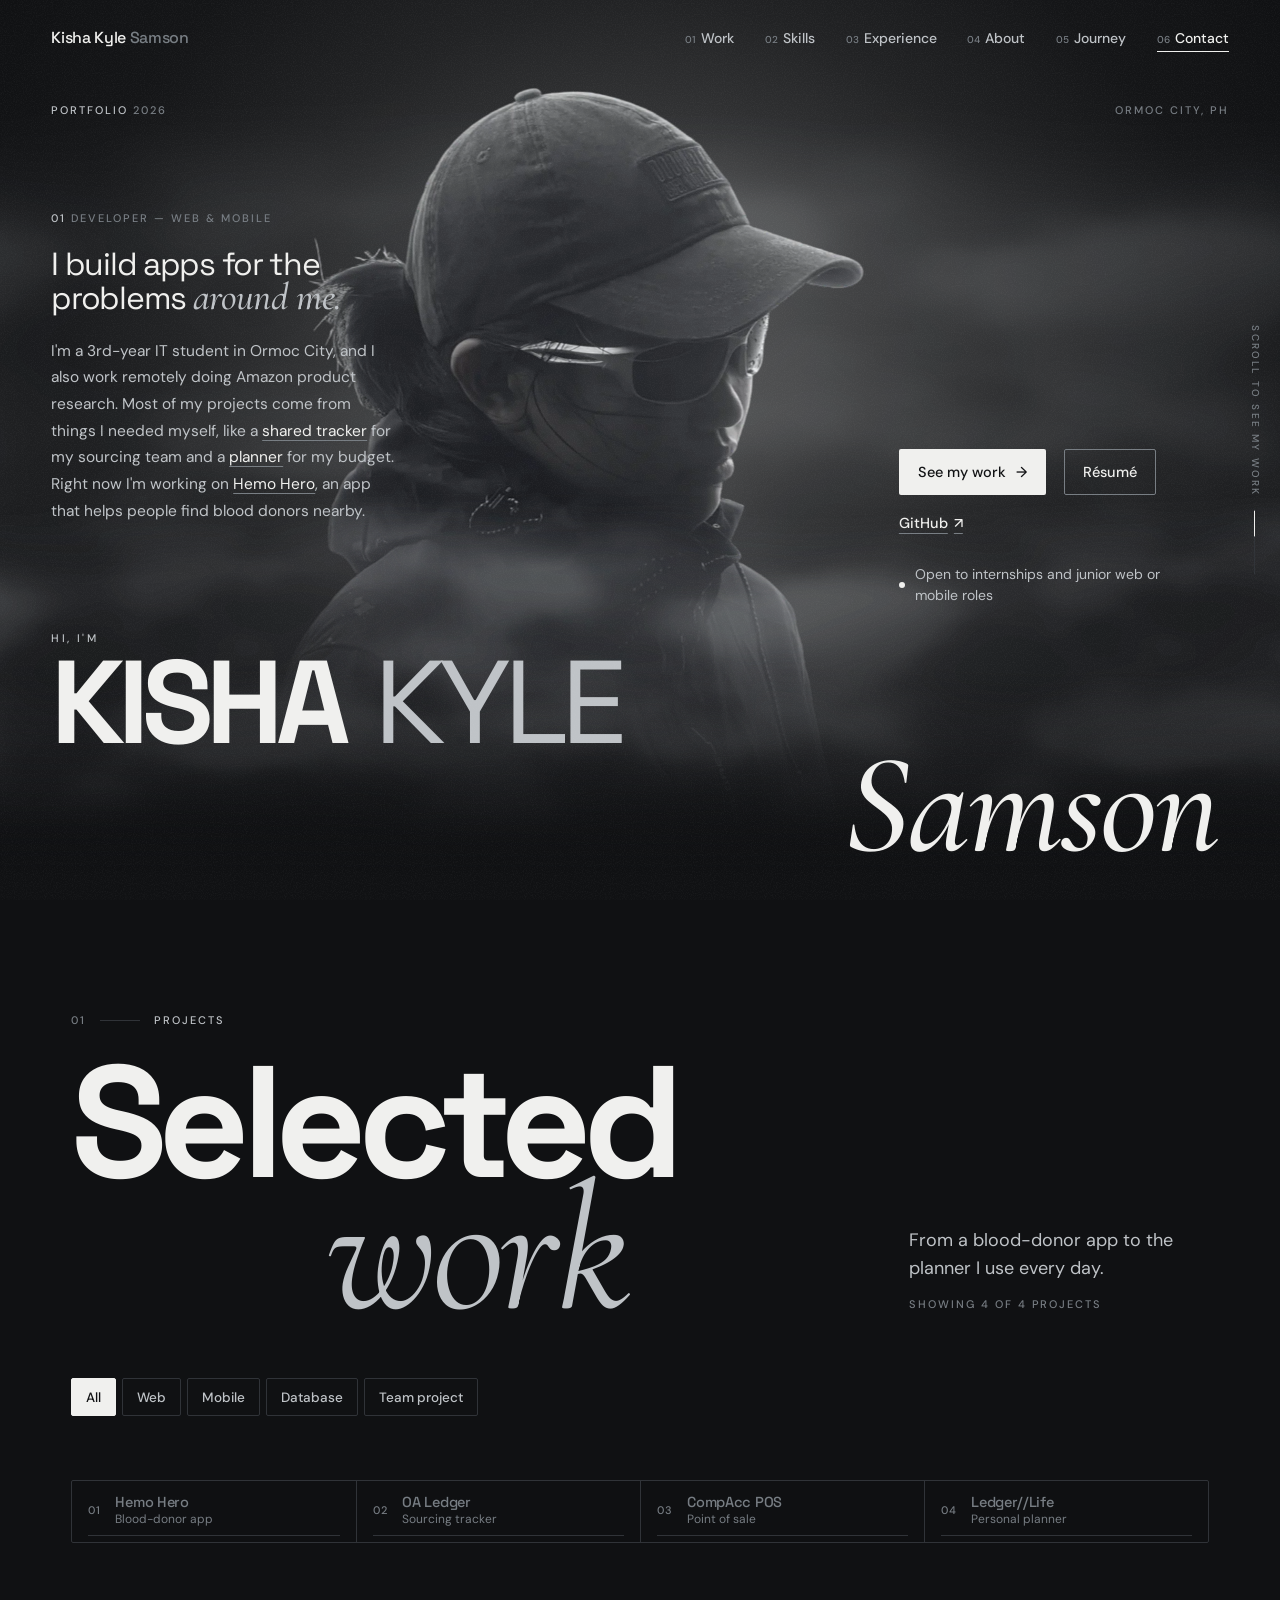
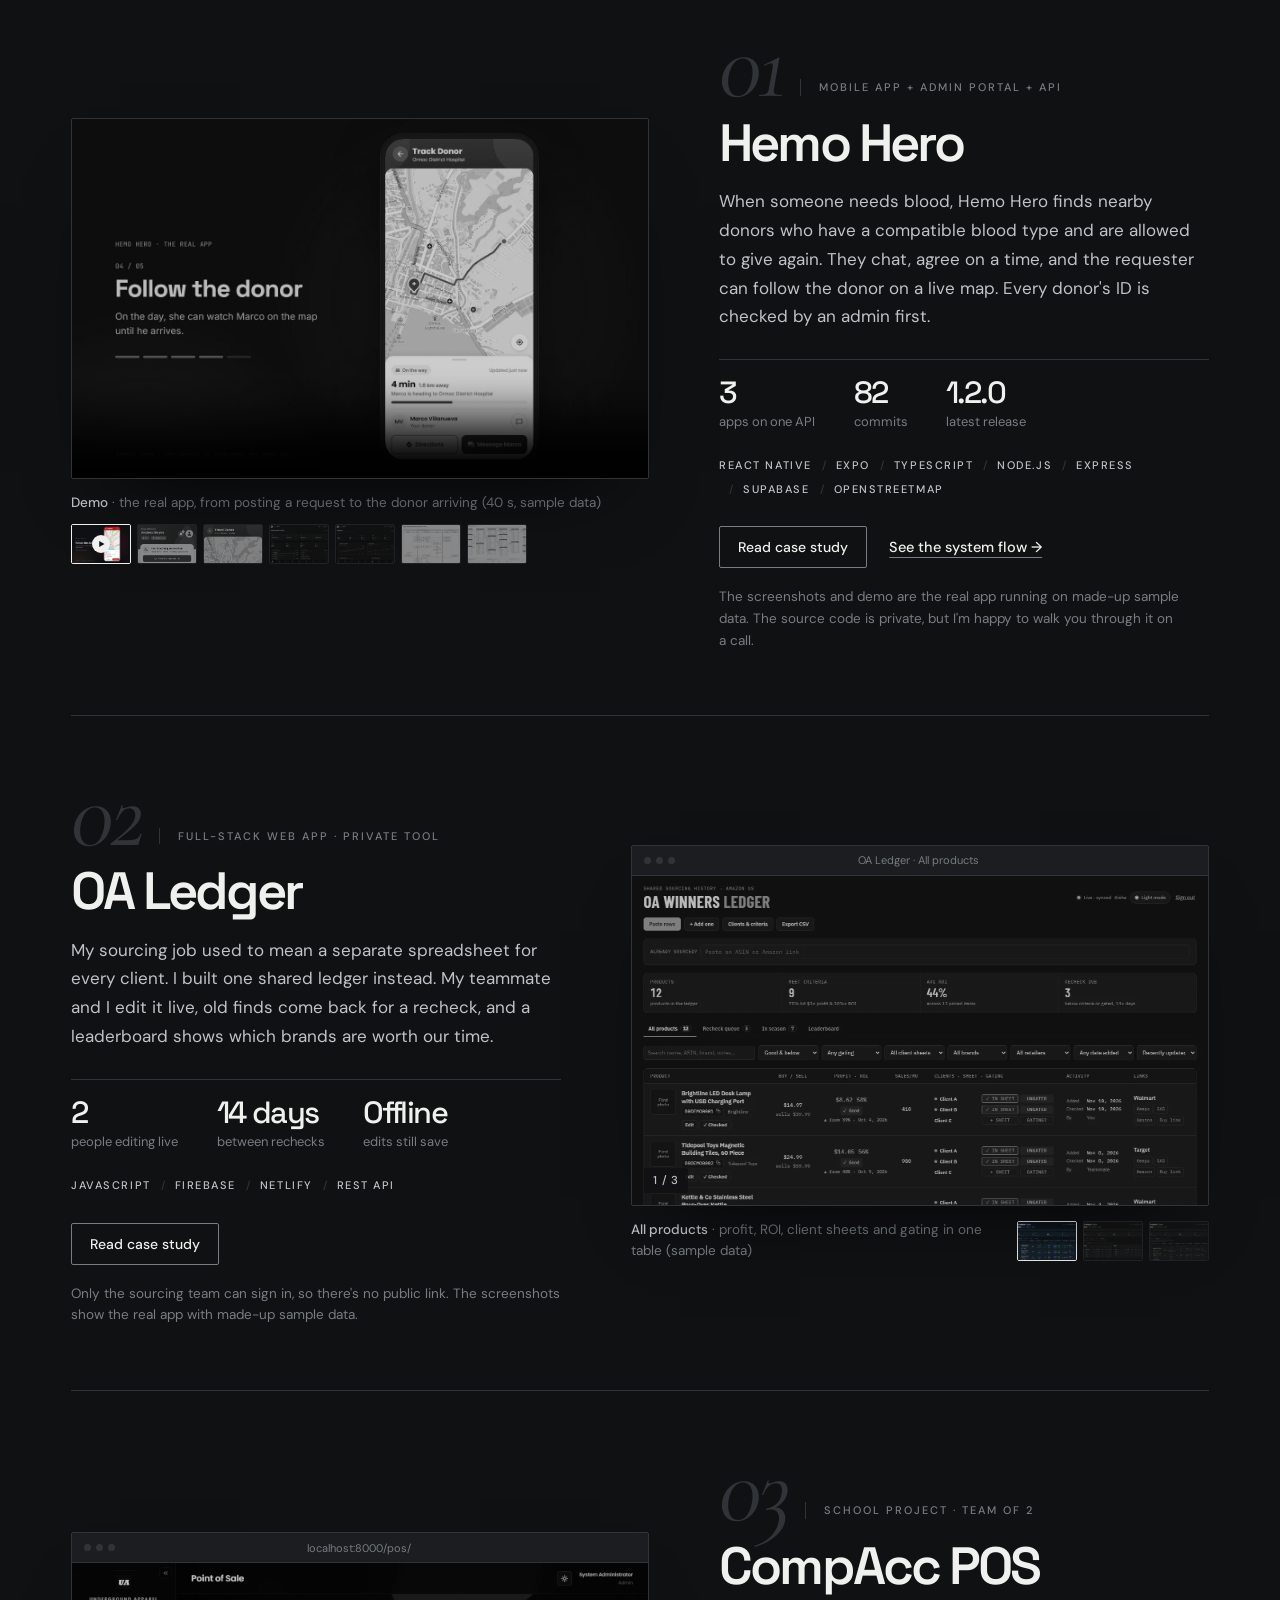
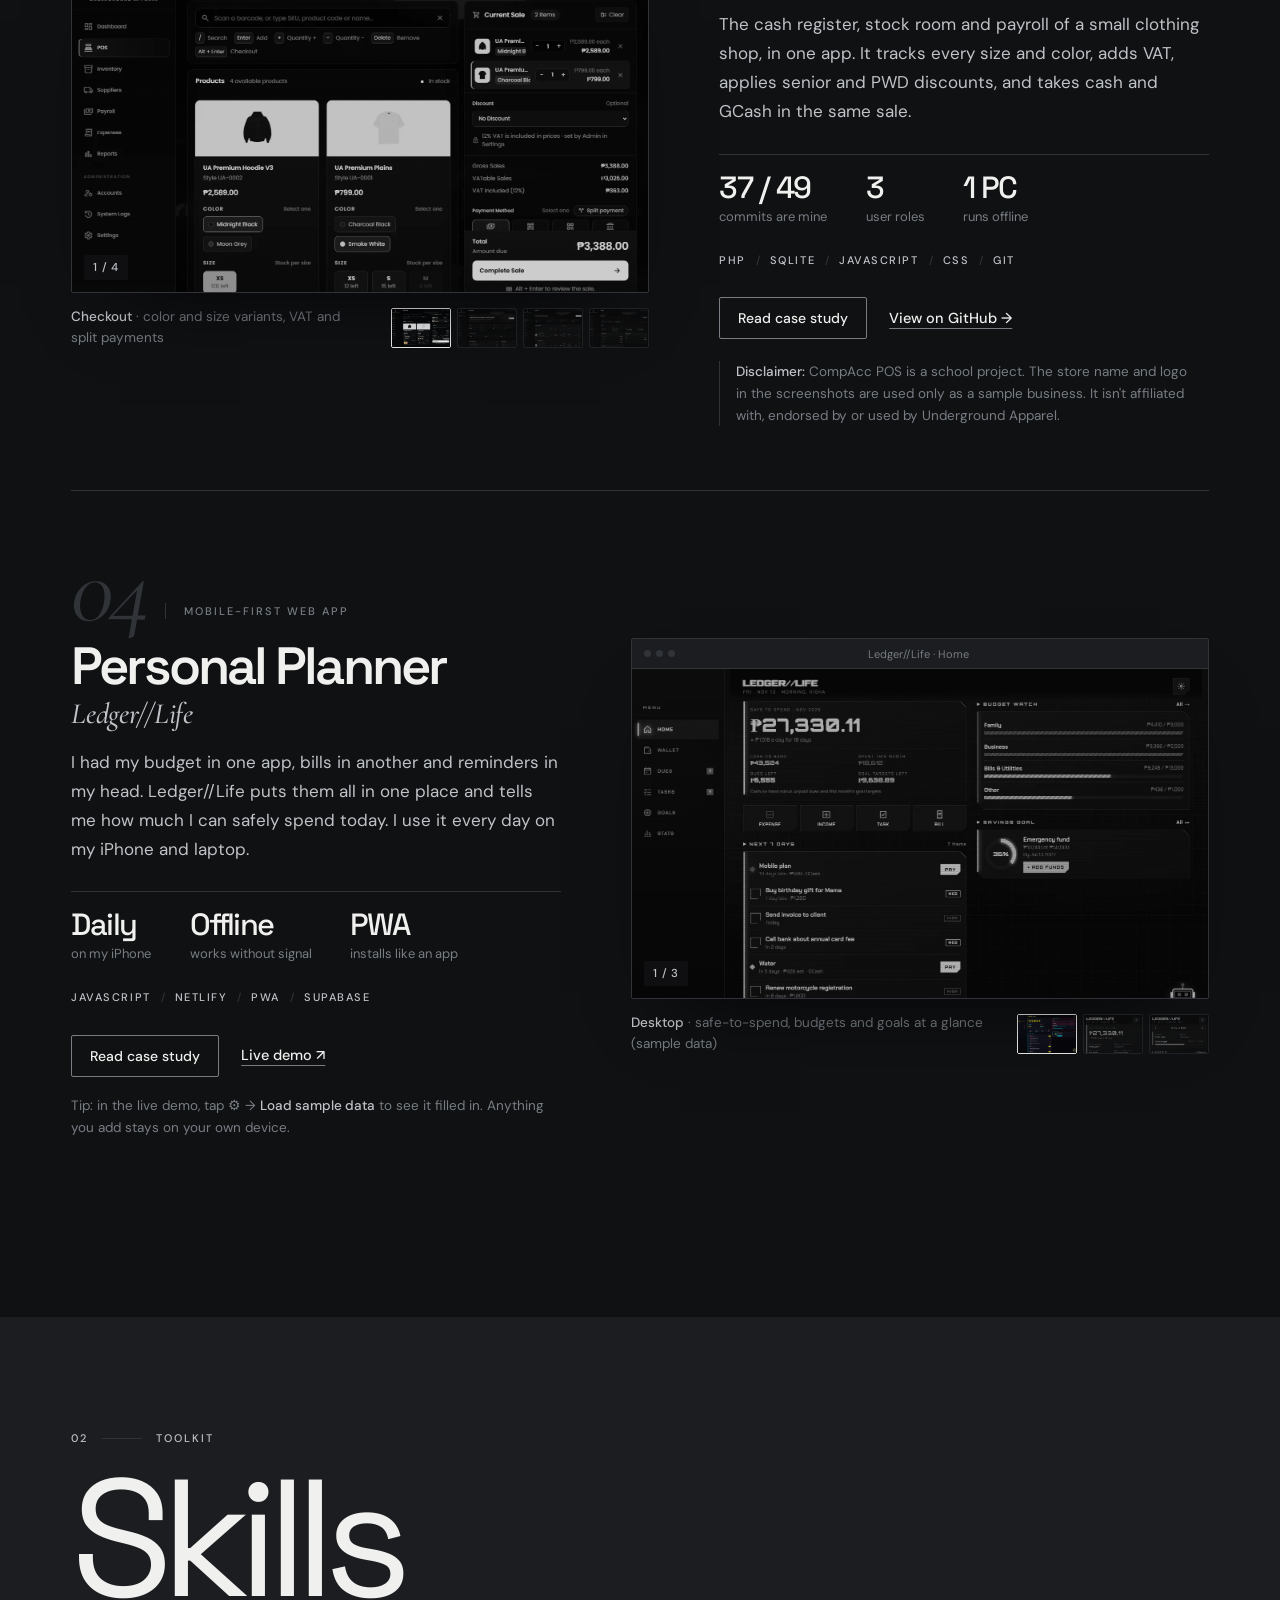
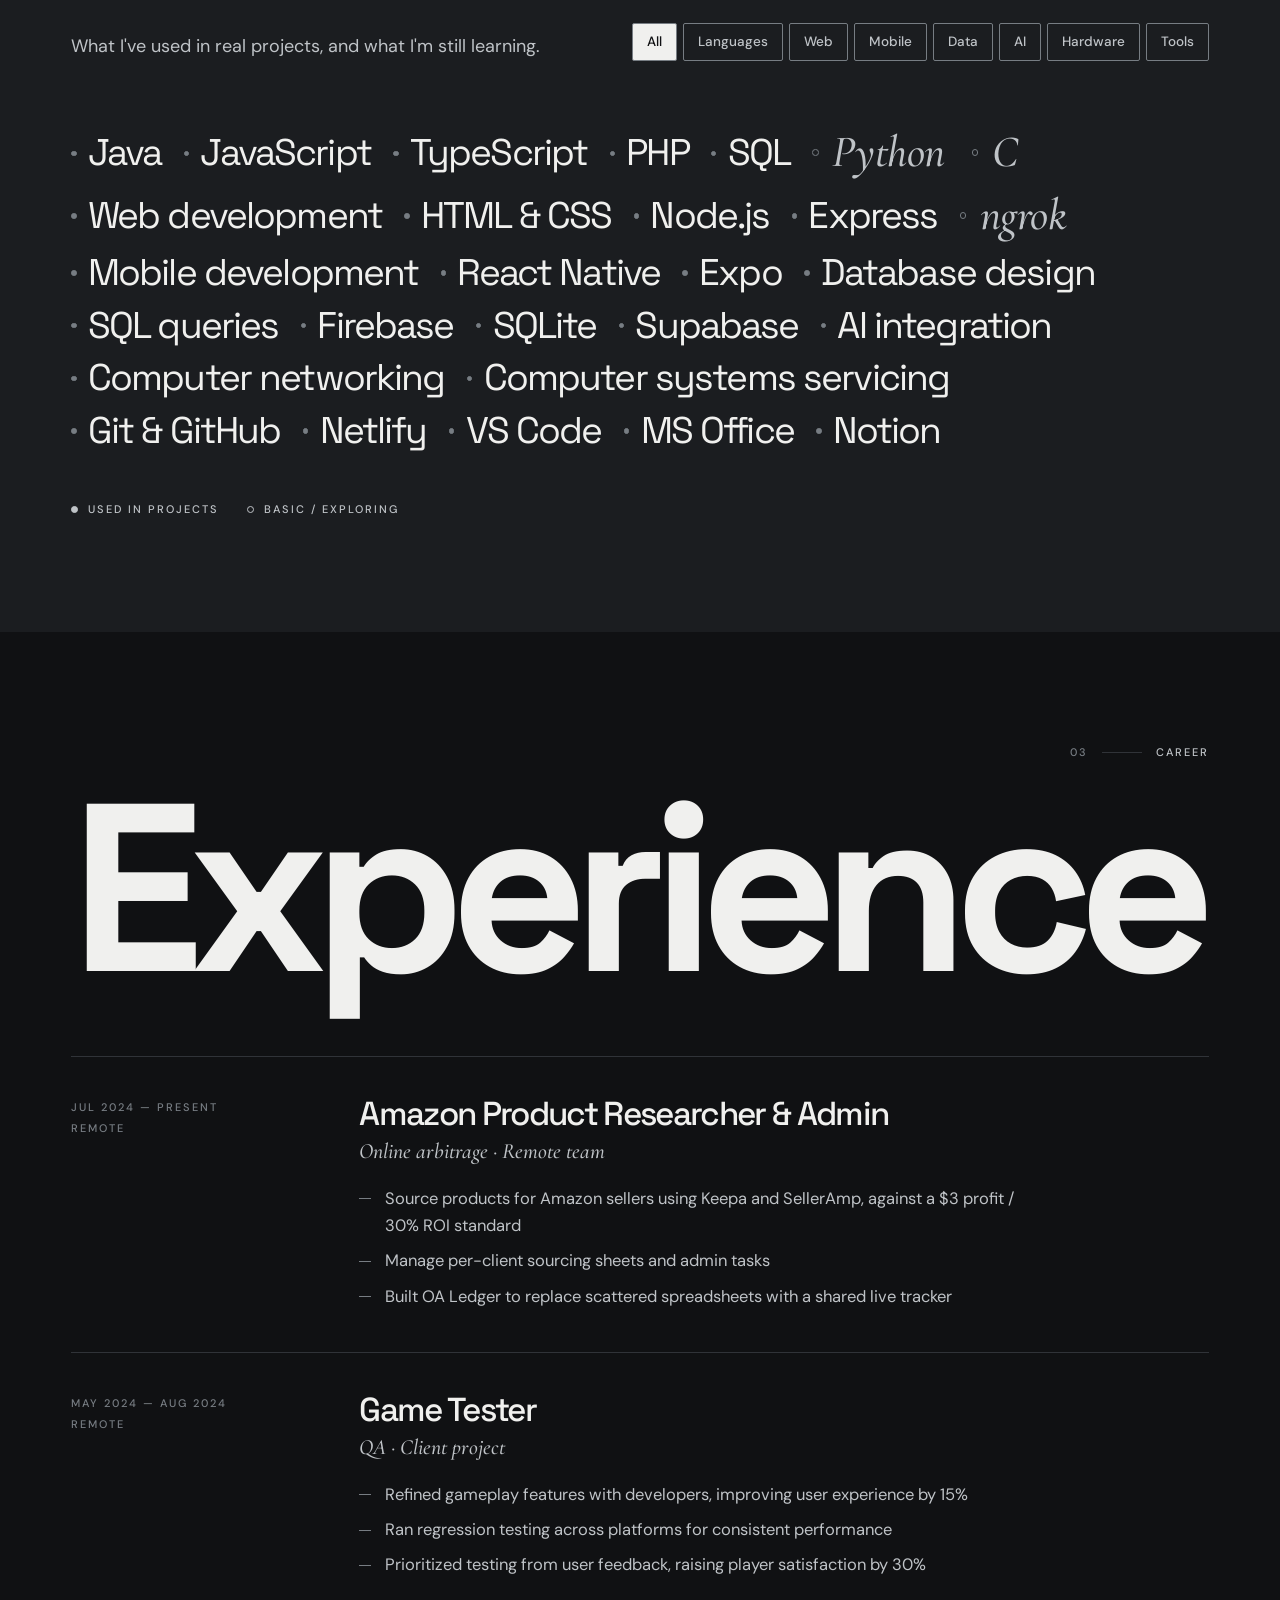
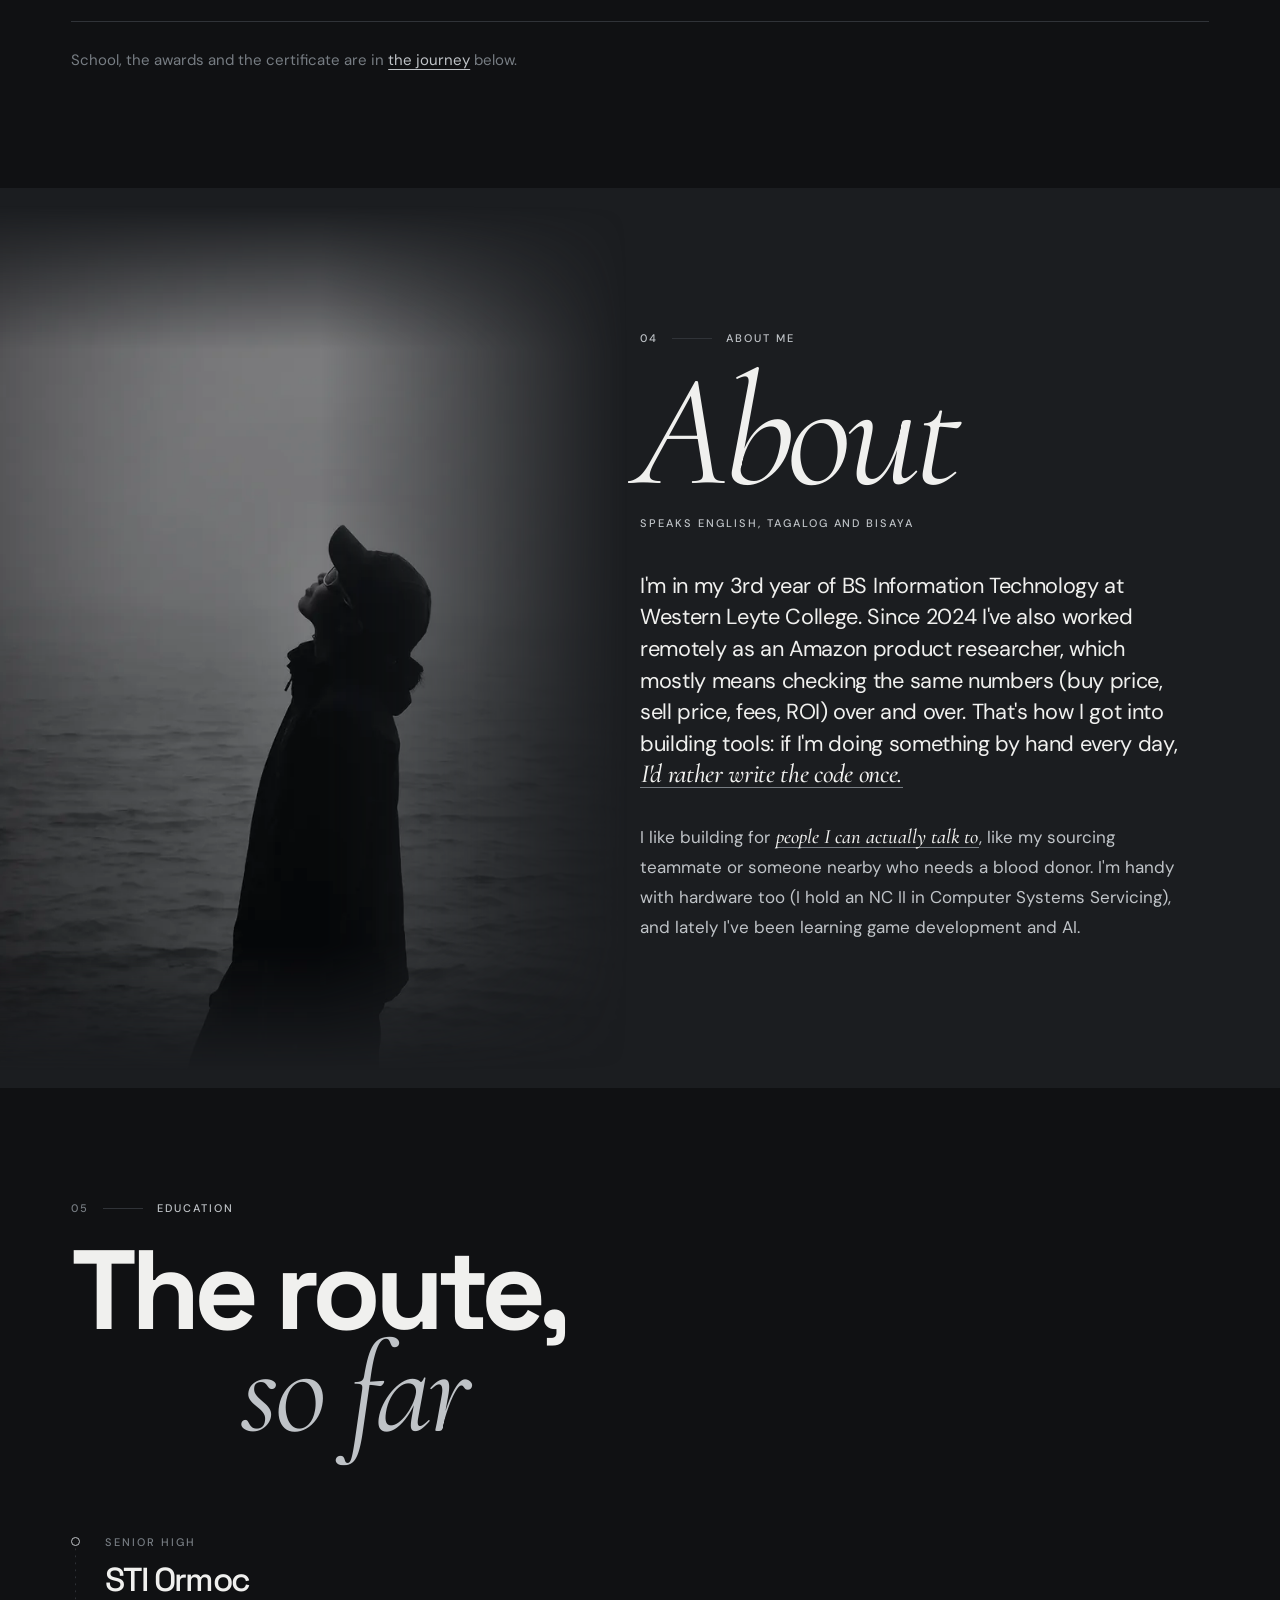
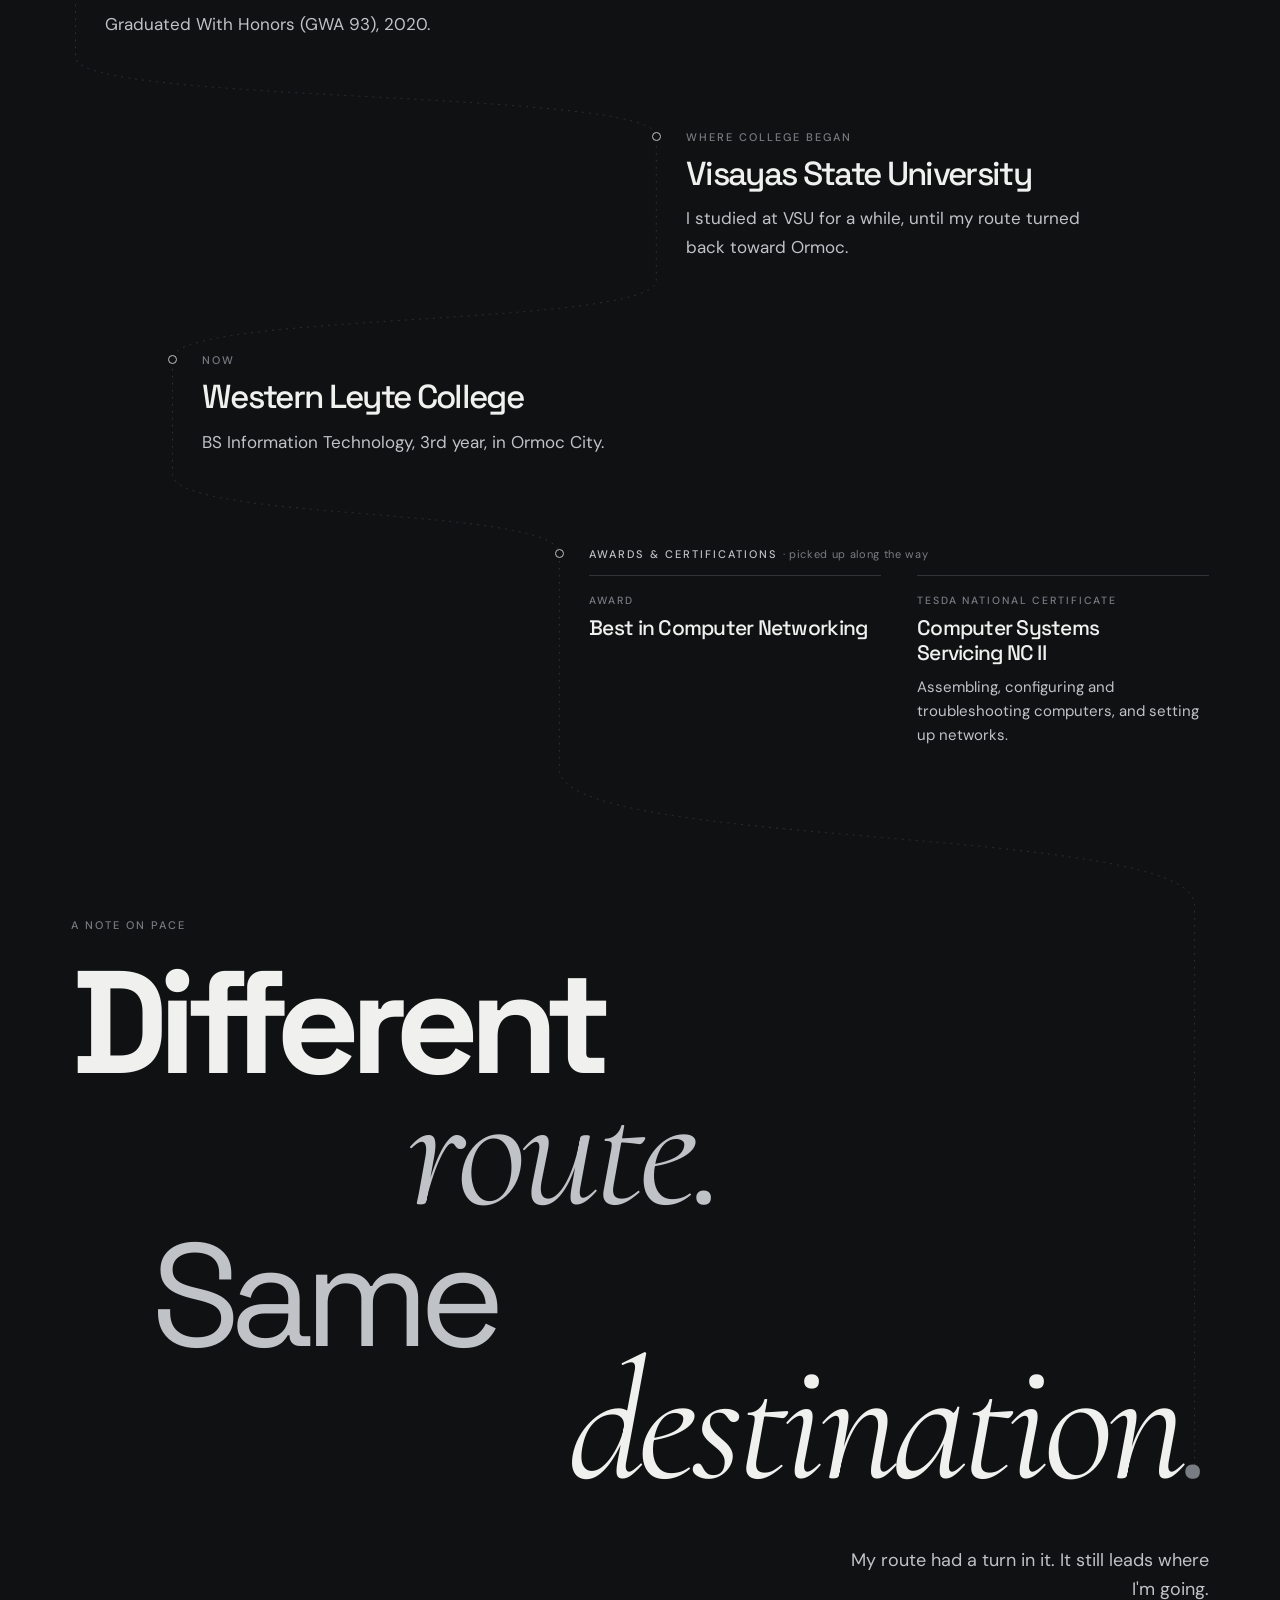
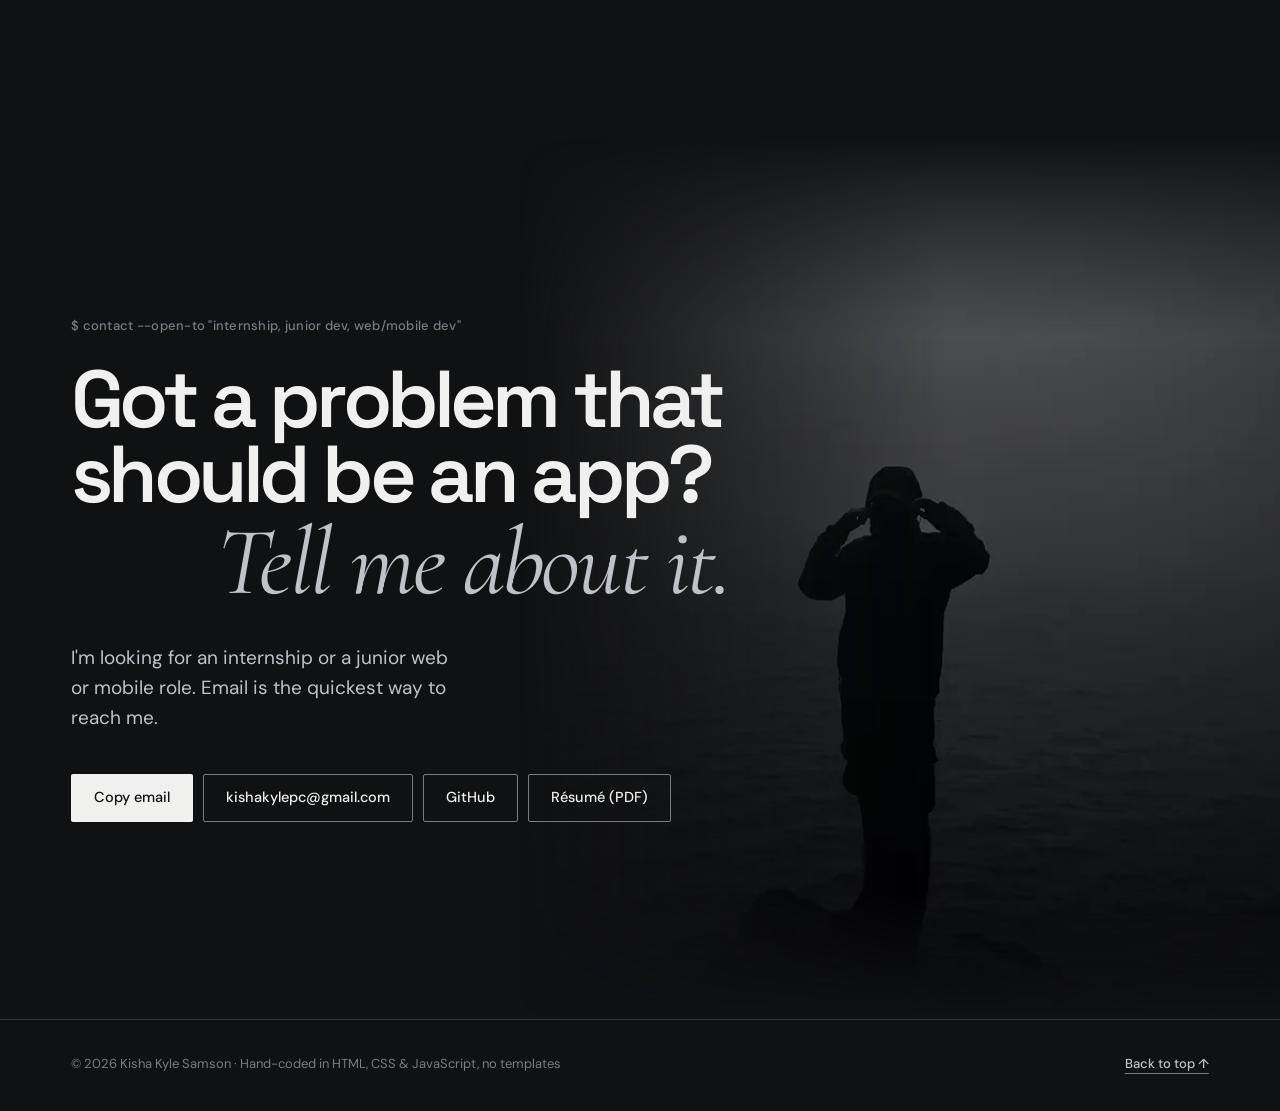
==== commit 67464b13: "Redesign as a dark editorial portfolio and add VSU to the résumé - New look: Space Grotesk, DM Sans " ====
--- a/index.html
+++ b/index.html
@@ -5,30 +5,34 @@
   <meta name="viewport" content="width=device-width, initial-scale=1.0">
   <title>Kisha Kyle Samson — Developer Portfolio</title>
   <meta name="description" content="Kisha Kyle Samson, a 3rd-year IT student in Ormoc City who builds web and mobile apps: a blood-donor matching app, a sourcing ledger, a POS system and a personal planner.">
+  <meta name="theme-color" content="#101113">
+  <meta name="color-scheme" content="dark">
 
   <link rel="preconnect" href="https://fonts.googleapis.com">
   <link rel="preconnect" href="https://fonts.gstatic.com" crossorigin>
-  <link href="https://fonts.googleapis.com/css2?family=Bricolage+Grotesque:opsz,wght@12..96,500..800&family=Geist:wght@400..700&family=Geist+Mono:wght@400..600&display=swap" rel="stylesheet">
-  <link rel="stylesheet" href="style.css">
+  <link href="https://fonts.googleapis.com/css2?family=Cormorant+Garamond:ital,wght@1,400;1,500;1,600&family=DM+Sans:wght@400;500;600;700&family=Space+Grotesk:wght@400;500;600;700&display=swap" rel="stylesheet">
+  <link rel="preload" as="image" type="image/webp" href="assets/img/portrait/kisha-fog-1500.webp" imagesrcset="assets/img/portrait/kisha-fog-900.webp 900w, assets/img/portrait/kisha-fog-1500.webp 1500w" imagesizes="(max-width: 900px) 120vw, 52vw">
+  <link rel="stylesheet" href="assets/css/style.css">
 </head>
 <body>
 
   <!-- ========== NAVIGATION ========== -->
   <header class="site-header" id="siteHeader">
     <div class="container nav">
-      <a href="#top" class="logo"><span class="accent">~/</span>kishakyle</a>
+      <a href="#top" class="logo" aria-label="Kisha Kyle Samson, back to top"><b>K</b>isha <b>K</b>yle <span class="logo-dim">Samson</span></a>
 
       <button class="menu-toggle" id="menuToggle" aria-label="Open menu" aria-expanded="false" aria-controls="navLinks">
-        <span></span><span></span><span></span>
+        <span></span><span></span>
       </button>
 
       <nav aria-label="Main">
         <ul class="nav-links" id="navLinks">
-          <li><a href="#work">Work</a></li>
-          <li><a href="#skills">Skills</a></li>
-          <li><a href="#experience">Experience</a></li>
-          <li><a href="#about">About</a></li>
-          <li><a href="#contact">Contact</a></li>
+          <li><a href="#work"><i>01</i>Work</a></li>
+          <li><a href="#skills"><i>02</i>Skills</a></li>
+          <li><a href="#experience"><i>03</i>Experience</a></li>
+          <li><a href="#about"><i>04</i>About</a></li>
+          <li><a href="#journey"><i>05</i>Journey</a></li>
+          <li><a href="#contact"><i>06</i>Contact</a></li>
         </ul>
       </nav>
     </div>
@@ -36,50 +40,72 @@
 
   <main>
 
-    <!-- ========== HERO ========== -->
+    <!-- ========== HERO ==========
+         Layers, back to front: the light behind the head and a band of mist → the portrait → low mist → text.
+         Layers with data-depth drift at their own speed as you scroll (script.js: setupHeroDepth). -->
     <section class="hero" id="top">
-      <div class="container hero-grid">
-        <div class="hero-text">
-          <p class="hello">Hi, I'm <strong>Kisha Kyle Samson</strong></p>
-          <h1>I build apps for the problems <span class="scribble">around me.<svg aria-hidden="true" viewBox="0 0 300 24" preserveAspectRatio="none"><path pathLength="1" d="M4 17 C 70 5, 170 3, 296 13"/></svg></span></h1>
+      <div class="hero-atmos" aria-hidden="true">
+        <span class="fog-light" data-depth="0.06"></span>
+        <span class="fog fog--far" data-depth="0.12"><i></i></span>
+      </div>
+
+      <!-- The photo: background removed, toned to grey and lit from behind (see README → Photos) -->
+      <figure class="hero-portrait" data-depth="0.1">
+        <picture>
+          <source type="image/webp" srcset="assets/img/portrait/kisha-fog-900.webp 900w, assets/img/portrait/kisha-fog-1500.webp 1500w" sizes="(max-width: 900px) 120vw, 52vw">
+          <img src="assets/img/portrait/kisha-fog.png" alt="Kisha Kyle Samson in a dark cap, silver sport sunglasses and a black rain jacket, looking to the side in the fog" width="1500" height="2045" fetchpriority="high">
+        </picture>
+      </figure>
+
+      <div class="hero-front" aria-hidden="true">
+        <span class="fog fog--near" data-depth="0.35"><i></i></span>
+      </div>
+
+      <div class="hero-copy">
+        <div class="hero-corner hero-corner--tl">
+          <p class="label"><span class="label-num">Portfolio</span> <span id="heroYear">2026</span></p>
+        </div>
+        <div class="hero-corner hero-corner--tr">
+          <p class="label">Ormoc City, PH</p>
+        </div>
+
+        <div class="hero-left">
+          <p class="label"><span class="label-num">01</span> Developer — web &amp; mobile</p>
+          <p class="hero-tagline">I build apps for the problems <em class="it">around me.</em></p>
           <p class="lead">
             I'm a 3rd-year IT student in Ormoc City, and I also work remotely doing Amazon product research.
             Most of my projects come from things I needed myself, like a <a href="#oa-ledger">shared tracker</a>
             for my sourcing team and a <a href="#planner">planner</a> for my budget. Right now I'm working on
             <a href="#hemo-hero">Hemo Hero</a>, an app that helps people find blood donors nearby.
           </p>
-
+        </div>
+
+        <div class="hero-right">
           <div class="hero-actions">
-            <a href="#work" class="btn btn-primary">See my work</a>
-            <a href="resume.pdf" class="btn btn-outline" target="_blank" rel="noopener">
-              <svg aria-hidden="true" width="18" height="18" viewBox="0 0 24 24" fill="none" stroke="currentColor" stroke-width="1.8" stroke-linecap="round" stroke-linejoin="round"><path d="M14 3H7a2 2 0 0 0-2 2v14a2 2 0 0 0 2 2h10a2 2 0 0 0 2-2V8z"/><path d="M14 3v5h5M9 13h6M9 17h6"/></svg>
+            <a href="#work" class="btn btn-primary">See my work <span class="btn-arrow" aria-hidden="true">→</span></a>
+            <a href="resume/Kisha-Kyle-Samson-Resume.pdf" class="btn btn-outline" target="_blank" rel="noopener">
               Résumé
             </a>
             <a href="https://github.com/kishakylepc-ui" class="hero-link" target="_blank" rel="noopener">GitHub <span aria-hidden="true">↗</span></a>
           </div>
-
           <p class="availability"><span class="avail-dot" aria-hidden="true"></span>Open to internships and junior web or mobile roles</p>
         </div>
 
-        <!-- Portrait: tilts with the pointer -->
-        <figure class="portrait">
-          <div class="portrait-card" id="portraitCard">
-            <div class="window-bar" aria-hidden="true"><span class="dots"><i></i><i></i><i></i></span><span class="url">~/kishakyle/me.jpg</span></div>
-            <div class="portrait-media">
-              <div class="portrait-photo">
-                <img src="images/kisha.jpg" alt="Kisha Kyle Samson in a beige cap and a navy-and-white raglan tee, sitting in a café" width="960" height="1200">
-              </div>
-              <figcaption class="portrait-chip"><span class="chip-dot" aria-hidden="true"></span>Hi, I'm Kisha</figcaption>
-            </div>
-          </div>
-        </figure>
+        <!-- The name: each letter comes up out of the fog once, on load (script.js: setupNameLetters) -->
+        <div class="hero-title">
+          <p class="hello">Hi, I'm</p>
+          <h1 class="hero-name">
+            <span class="sr-only">Kisha Kyle Samson</span>
+            <span class="nm-line" aria-hidden="true"><span class="nm nm-1">Kisha</span> <span class="nm nm-2">Kyle</span></span>
+            <span class="nm-line nm-line--2" aria-hidden="true"><span class="nm nm-3">Samson</span></span>
+          </h1>
+        </div>
       </div>
 
       <!-- Scroll cue: fades out once you start scrolling (script.js: setupScrollCue) -->
       <a class="scroll-cue" href="#work" id="scrollCue">
-        <span class="mouse" aria-hidden="true"><i></i></span>
         <span class="scroll-text">Scroll to see my work</span>
-        <svg class="scroll-arrow" aria-hidden="true" width="14" height="14" viewBox="0 0 24 24" fill="none" stroke="currentColor" stroke-width="2" stroke-linecap="round" stroke-linejoin="round"><path d="M6 9l6 6 6-6"/></svg>
+        <span class="scroll-line" aria-hidden="true"><i></i></span>
       </a>
     </section>
 
@@ -93,252 +119,255 @@
         - Wide diagram:        add class "fit-contain" to the figure (shows the whole image)
       data-caption: "Title · description" (the part before the first · is bolded)
     -->
-    <section class="container section" id="work">
-      <div class="section-head">
-        <div>
-          <h2>Selected work</h2>
-          <p class="muted">From a blood-donor app to the planner I use every day. <span class="work-count" id="projectCount">Showing 4 of 4 projects</span></p>
-        </div>
-        <div class="chip-group" role="group" aria-label="Filter projects" id="projectFilters">
-          <button class="chip is-active" data-filter="all" aria-pressed="true">All</button>
-          <button class="chip" data-filter="web" aria-pressed="false">Web</button>
-          <button class="chip" data-filter="mobile" aria-pressed="false">Mobile</button>
-          <button class="chip" data-filter="database" aria-pressed="false">Database</button>
-          <button class="chip" data-filter="team" aria-pressed="false">Team project</button>
-        </div>
-      </div>
-
-      <!-- Project index: stays pinned while you scroll through the projects (script.js: setupWorkFlow) -->
-      <nav class="work-index" id="workIndex" aria-label="Jump to a project">
-        <a href="#hemo-hero" style="--pt: #F43F5E"><span class="wi-num">01</span><span class="wi-text"><span class="wi-name">Hemo Hero</span><span class="wi-type">Blood-donor app</span></span><i class="wi-bar" aria-hidden="true"></i></a>
-        <a href="#oa-ledger" style="--pt: #8EA6FF"><span class="wi-num">02</span><span class="wi-text"><span class="wi-name">OA Ledger</span><span class="wi-type">Sourcing tracker</span></span><i class="wi-bar" aria-hidden="true"></i></a>
-        <a href="#compacc" style="--pt: #D9B77E"><span class="wi-num">03</span><span class="wi-text"><span class="wi-name">CompAcc POS</span><span class="wi-type">Point of sale</span></span><i class="wi-bar" aria-hidden="true"></i></a>
-        <a href="#planner" style="--pt: #F2DF3A"><span class="wi-num">04</span><span class="wi-text"><span class="wi-name">Ledger//Life</span><span class="wi-type">Personal planner</span></span><i class="wi-bar" aria-hidden="true"></i></a>
-      </nav>
-
-      <!-- Project 1: Hemo Hero -->
-      <article class="project reveal" data-tags="mobile web database" style="--pt: #F43F5E" id="hemo-hero">
-        <div class="project-row">
-          <div class="gallery" data-gallery style="--tint: #E11D2E" aria-label="Hemo Hero screenshots">
-            <div class="stage">
-              <!-- The screens and demo are the real app running on made-up sample data (no real users) -->
-              <figure class="slide slide-video is-active" data-caption="Demo · the real app, from posting a request to the donor arriving (40 s, sample data)">
-                <video src="images/projects/hemohero-demo.mp4" poster="images/projects/hemohero-demo.webp" muted loop playsinline controls preload="none" aria-label="Screen recording of the Hemo Hero app: Andrea's urgent B+ request is live, three verified donors offer to help, she chats with Marco and agrees on a time, follows him on the map until he arrives at the hospital, then searches for more donors nearby."></video>
-              </figure>
-              <figure class="slide" data-caption="Requester · home, the donors who offered, and the chat (sample data)">
-                <div class="phones">
-                  <img class="phone" src="images/projects/hemohero-home.webp" alt="Hemo Hero home screen showing an active B+ request with its progress, a donor on the way, and blood requests nearby" width="780" height="1688">
-                  <img class="phone" src="images/projects/hemohero-offers.webp" alt="Request page listing three verified donors who offered to help, one accepted with an Open Chat button and two pending with Accept and Reject" width="780" height="1688">
-                  <img class="phone" src="images/projects/hemohero-chat.webp" alt="Chat between the requester and the donor agreeing to meet at 3:30 PM, with an 'on the way' banner and a Track button" width="780" height="1688">
-                </div>
-              </figure>
-              <figure class="slide" data-caption="On the day · live trip map, donor search and sign in (sample data)">
-                <div class="phones">
-                  <img class="phone" src="images/projects/hemohero-trip.webp" alt="Track Donor screen with an OpenStreetMap map of Ormoc City, the donor's route to the hospital and '4 min, 1.6 km away'" width="780" height="1688" loading="lazy">
-                  <img class="phone" src="images/projects/hemohero-search.webp" alt="Search screen listing verified donors compatible with B+, with distance, availability and travel range" width="780" height="1688" loading="lazy">
-                  <img class="phone" src="images/projects/hemohero-signin.webp" alt="Hemo Hero sign-in screen with a red header, a blood drop and the line 'Give blood. Save lives.'" width="780" height="1688" loading="lazy">
-                </div>
-              </figure>
-              <figure class="slide" data-caption="Admin portal · what needs attention today, demand by blood type and recent activity (sample data)">
-                <div class="browser">
-                  <div class="window-bar" aria-hidden="true"><span class="dots"><i></i><i></i><i></i></span><span class="url">Hemo-Hero · Admin Portal</span></div>
-                  <img src="images/projects/hemohero-admin.webp" alt="Admin portal dashboard with pending applications, unresolved issues, urgent requests, user and donor totals, blood type demand bars and a recent activity list" width="1440" height="900" loading="lazy">
-                </div>
-              </figure>
-              <figure class="slide" data-caption="Admin analytics · weekly requests, donations and system activity (sample data)">
-                <div class="browser">
-                  <div class="window-bar" aria-hidden="true"><span class="dots"><i></i><i></i><i></i></span><span class="url">Hemo-Hero · Analytics</span></div>
-                  <img src="images/projects/hemohero-analytics.webp" alt="Admin analytics page with overview totals and line charts of weekly requests, donations and logged activity" width="1440" height="900" loading="lazy">
-                </div>
-              </figure>
-              <figure class="slide slide-doc" data-caption="System flow · from a donor joining to a completed donation">
-                <div class="browser paper">
-                  <div class="window-bar" aria-hidden="true"><span class="dots"><i></i><i></i><i></i></span><span class="url">docs / system-flow-swimlanes</span></div>
-                  <img src="images/projects/hemohero-flow.webp" alt="Swimlane diagram of the donation cycle across the requester, donor, API server, admin, Supabase and Expo push service" width="1400" height="1824" loading="lazy">
-                </div>
-              </figure>
-              <figure class="slide fit-contain" data-caption="Database · all 19 tables on Supabase PostgreSQL">
-                <div class="browser paper">
-                  <div class="window-bar" aria-hidden="true"><span class="dots"><i></i><i></i><i></i></span><span class="url">docs / entity-relationship-diagram</span></div>
-                  <img src="images/projects/hemohero-erd.webp" alt="Entity relationship diagram of the 19 Hemo Hero tables, including users, blood requests, responses, trips and donations" width="2400" height="1355" loading="lazy">
-                </div>
-              </figure>
-            </div>
-          </div>
-          <div class="project-info">
-            <div class="p-head"><span class="p-num" aria-hidden="true">01</span><p class="kicker">Mobile app + admin portal + API</p></div>
-            <h3>Hemo Hero</h3>
-            <p class="muted">When someone needs blood, Hemo Hero finds nearby donors who have a compatible blood type and are allowed to give again. They chat, agree on a time, and the requester can follow the donor on a live map. Every donor's ID is checked by an admin first.</p>
-            <dl class="p-facts"><div><dt>apps on one API</dt><dd>3</dd></div><div><dt>commits</dt><dd>82</dd></div><div><dt>latest release</dt><dd>1.2.0</dd></div></dl>
-            <ul class="tags"><li>React Native</li><li>Expo</li><li>TypeScript</li><li>Node.js</li><li>Express</li><li>Supabase</li><li>OpenStreetMap</li></ul>
-            <div class="project-actions">
-              <button class="btn btn-small toggle-case" aria-expanded="false">Read case study</button>
-              <button type="button" class="link open-gallery" data-slide="5">See the system flow →</button>
-            </div>
-            <p class="project-note">The screenshots and demo are the real app running on made-up sample data. The source code is private, but I'm happy to walk you through it on a call.</p>
-          </div>
-        </div>
-        <div class="case-study" hidden>
-          <div class="case-card"><p class="label">Problem</p><p>Finding blood fast usually means posting online and calling around, with no easy way to tell whether a donor is compatible, eligible to give again, or verified.</p></div>
-          <div class="case-card"><p class="label">What I built</p><p>A mobile app where someone posts an urgent or scheduled request, and nearby donors who can give offer to help. The two of them chat, agree on a time, follow the trip on a live map (OSRM routing) and rate each other afterward. Admins get a separate web portal for checking donor IDs, managing users, and viewing analytics, logs and backups. Both apps run on one Node.js + Express API over Supabase.</p></div>
-          <div class="case-card"><p class="label accent">Outcome</p><p>Released version 1.2.0 after 82 commits, with 25 automated server test files and one version number and changelog shared by all three apps. It runs on Android, iPhone and the web from one codebase, and the server closes expired requests by itself every 30 minutes.</p></div>
-        </div>
-      </article>
-
-      <!-- Project 2: OA Ledger -->
-      <article class="project reveal" data-tags="web database" style="--pt: #8EA6FF" id="oa-ledger">
-        <div class="project-row">
-          <div class="gallery" data-gallery style="--tint: #7C9CFF" aria-label="OA Ledger screenshots">
-            <div class="stage">
-              <!-- The real ledger is private: these screenshots are the real app running on made-up sample data -->
-              <figure class="slide is-active" data-caption="All products · profit, ROI, client sheets and gating in one table (sample data)">
-                <div class="browser">
-                  <div class="window-bar" aria-hidden="true"><span class="dots"><i></i><i></i><i></i></span><span class="url">OA Ledger · All products</span></div>
-                  <img src="images/projects/oaledger-products.webp" alt="OA Winners Ledger product table with buy and sell prices, profit and ROI badges, client sheet and gating chips, using sample products" width="1440" height="900" loading="lazy">
-                </div>
-              </figure>
-              <figure class="slide" data-caption="Leaderboard · brands and stores ranked by how many good finds they give (sample data)">
-                <div class="browser">
-                  <div class="window-bar" aria-hidden="true"><span class="dots"><i></i><i></i><i></i></span><span class="url">OA Ledger · Leaderboard</span></div>
-                  <img src="images/projects/oaledger-leaderboard.webp" alt="OA Winners Ledger leaderboard ranking sample brands and stores by good products, average ROI, average profit and gating rate" width="1440" height="900" loading="lazy">
-                </div>
-              </figure>
-              <figure class="slide" data-caption="Recheck queue · products that missed the bar come back after 14 days (sample data)">
-                <div class="browser">
-                  <div class="window-bar" aria-hidden="true"><span class="dots"><i></i><i></i><i></i></span><span class="url">OA Ledger · Recheck queue</span></div>
-                  <img src="images/projects/oaledger-recheck.webp" alt="OA Winners Ledger recheck queue listing sample products below the profit or ROI bar, with ROI trend and days since last check" width="1440" height="900" loading="lazy">
-                </div>
-              </figure>
-            </div>
-          </div>
-          <div class="project-info">
-            <div class="p-head"><span class="p-num" aria-hidden="true">02</span><p class="kicker">Full-stack web app · Private tool</p></div>
-            <h3>OA Ledger</h3>
-            <p class="muted">My sourcing job used to mean a separate spreadsheet for every client. I built one shared ledger instead. My teammate and I edit it live, old finds come back for a recheck, and a leaderboard shows which brands are worth our time.</p>
-            <dl class="p-facts"><div><dt>people editing live</dt><dd>2</dd></div><div><dt>between rechecks</dt><dd>14 days</dd></div><div><dt>edits still save</dt><dd>Offline</dd></div></dl>
-            <ul class="tags"><li>JavaScript</li><li>Firebase</li><li>Netlify</li><li>REST API</li></ul>
-            <div class="project-actions">
-              <button class="btn btn-small toggle-case" aria-expanded="false">Read case study</button>
-            </div>
-            <p class="project-note">Only the sourcing team can sign in, so there's no public link. The screenshots show the real app with made-up sample data.</p>
-          </div>
-        </div>
-        <div class="case-study" hidden>
-          <div class="case-card"><p class="label">Problem</p><p>Every client had their own spreadsheet. Rechecking old finds meant digging through all of them, and there was no easy way to see which brands kept paying off.</p></div>
-          <div class="case-card"><p class="label">What I built</p><p>A shared Firebase app we both edit live, with a leaderboard of brands and stores (finds, average ROI, gating rate), price history on every recheck, and product photos. It's hosted free on Netlify.</p></div>
-          <div class="case-card"><p class="label accent">Outcome</p><p>One live ledger replaced the per-client spreadsheets. Both teammates edit it at the same time (even offline), past finds come back for a recheck every 14 days, and the leaderboard shows which brands and stores are worth digging into next.</p></div>
-        </div>
-      </article>
-
-      <!-- Project 3: CompAcc POS -->
-      <article class="project reveal" data-tags="web database team" style="--pt: #D9B77E" id="compacc">
-        <div class="project-row">
-          <div class="gallery" data-gallery style="--tint: #C8A46A" aria-label="CompAcc POS screenshots">
-            <div class="stage">
-              <figure class="slide is-active" data-caption="Checkout · color and size variants, VAT and split payments">
-                <div class="browser">
-                  <div class="window-bar" aria-hidden="true"><span class="dots"><i></i><i></i><i></i></span><span class="url">localhost:8000/pos/</span></div>
-                  <img src="images/projects/compacc-pos.webp" alt="CompAcc point-of-sale screen with product cards, color and size pickers, and a cart totaling 3,388 pesos with VAT" width="1440" height="900" loading="lazy">
-                </div>
-              </figure>
-              <figure class="slide" data-caption="Dashboard · today's sales, restock alerts and recent transactions">
-                <div class="browser">
-                  <div class="window-bar" aria-hidden="true"><span class="dots"><i></i><i></i><i></i></span><span class="url">localhost:8000/dashboard/</span></div>
-                  <img src="images/projects/compacc-dashboard.webp" alt="CompAcc dashboard with sales, transactions, restock and out-of-stock counters" width="1440" height="900" loading="lazy">
-                </div>
-              </figure>
-              <figure class="slide" data-caption="Inventory · stock tracked per color and size">
-                <div class="browser">
-                  <div class="window-bar" aria-hidden="true"><span class="dots"><i></i><i></i><i></i></span><span class="url">localhost:8000/inventory/</span></div>
-                  <img src="images/projects/compacc-inventory.webp" alt="CompAcc inventory table listing products with variant stock, category, price and status" width="1440" height="900" loading="lazy">
-                </div>
-              </figure>
-              <figure class="slide" data-caption="Reports · sales, VAT, discounts and payment methods">
-                <div class="browser">
-                  <div class="window-bar" aria-hidden="true"><span class="dots"><i></i><i></i><i></i></span><span class="url">localhost:8000/reports/</span></div>
-                  <img src="images/projects/compacc-reports.webp" alt="CompAcc reports page showing transactions, items sold, total sales and payment methods" width="1440" height="900" loading="lazy">
-                </div>
-              </figure>
-            </div>
-          </div>
-          <div class="project-info">
-            <div class="p-head"><span class="p-num" aria-hidden="true">03</span><p class="kicker">School project · Team of 2</p></div>
-            <h3>CompAcc POS</h3>
-            <p class="muted">The cash register, stock room and payroll of a small clothing shop, in one app. It tracks every size and color, adds VAT, applies senior and PWD discounts, and takes cash and GCash in the same sale.</p>
-            <dl class="p-facts"><div><dt>commits are mine</dt><dd>37 / 49</dd></div><div><dt>user roles</dt><dd>3</dd></div><div><dt>runs offline</dt><dd>1 PC</dd></div></dl>
-            <ul class="tags"><li>PHP</li><li>SQLite</li><li>JavaScript</li><li>CSS</li><li>Git</li></ul>
-            <div class="project-actions">
-              <button class="btn btn-small toggle-case" aria-expanded="false">Read case study</button>
-              <a href="https://github.com/kishakylepc-ui/CompAcc_POS" target="_blank" rel="noopener" class="link">View on GitHub →</a>
-            </div>
-            <p class="disclaimer">
-              <svg aria-hidden="true" width="16" height="16" viewBox="0 0 24 24" fill="none" stroke="currentColor" stroke-width="2" stroke-linecap="round" stroke-linejoin="round"><circle cx="12" cy="12" r="9"/><path d="M12 8v5M12 16.5v.01"/></svg>
-              <span><b>Disclaimer:</b> CompAcc POS is a school project. The store name and logo in the screenshots are used only as a sample business. It isn't affiliated with, endorsed by or used by Underground Apparel.</span>
-            </p>
-          </div>
-        </div>
-        <div class="case-study" hidden>
-          <div class="case-card"><p class="label">The brief</p><p>Build one system a small clothing store could use for selling, tracking stock by size and color, paying staff and seeing whether the business is actually profitable.</p></div>
-          <div class="case-card"><p class="label">What I built</p><p>Checkout with variants, barcodes, VAT and PWD/Senior discounts, and split payments (cash + GCash, Maya or MariBank); inventory kept in sync by database triggers; supplier restocking; payroll with validation rules; Admin/Manager/Cashier roles with login lockout; activity logs; light and dark mode.</p></div>
-          <div class="case-card"><p class="label accent">Outcome</p><p>49 commits on GitHub — 37 of them mine — built with feature branches. Runs offline on a single Windows PC with PHP's built-in server and SQLite, no XAMPP needed.</p></div>
-        </div>
-      </article>
-
-      <!-- Project 4: Personal Planner (Ledger//Life) -->
-      <article class="project reveal" data-tags="web mobile" style="--pt: #F2DF3A" id="planner">
-        <div class="project-row">
-          <div class="gallery" data-gallery style="--tint: #FCEE0A" aria-label="Ledger//Life screenshots">
-            <div class="stage">
-              <figure class="slide is-active" data-caption="Desktop · safe-to-spend, budgets and goals at a glance (sample data)">
-                <div class="browser">
-                  <div class="window-bar" aria-hidden="true"><span class="dots"><i></i><i></i><i></i></span><span class="url">Ledger//Life · Home</span></div>
-                  <img src="images/projects/planner-desktop.webp" alt="Ledger//Life desktop home with a neon safe-to-spend total, a 7-day timeline, budget bars and a savings goal ring" width="1440" height="900" loading="lazy">
-                </div>
-              </figure>
-              <figure class="slide" data-caption="Phone · home, bills and savings goals (sample data)">
-                <div class="phones">
-                  <img class="phone" src="images/projects/planner-home.webp" alt="Ledger//Life phone home screen showing safe to spend and the next 7 days" width="780" height="1688" loading="lazy">
-                  <img class="phone" src="images/projects/planner-dues.webp" alt="Ledger//Life dues screen listing overdue and upcoming bills with Pay buttons" width="780" height="1688" loading="lazy">
-                  <img class="phone" src="images/projects/planner-goals.webp" alt="Ledger//Life goals screen with progress rings for an emergency fund, a laptop and a Christmas fund" width="780" height="1688" loading="lazy">
-                </div>
-              </figure>
-              <figure class="slide" data-caption="Phone · wallet and spending stats (sample data)">
-                <div class="phones">
-                  <img class="phone" src="images/projects/planner-wallet.webp" alt="Ledger//Life wallet screen with monthly category budgets" width="780" height="1688" loading="lazy">
-                  <img class="phone" src="images/projects/planner-stats.webp" alt="Ledger//Life stats screen with a spending donut and a 6-month income versus spending chart" width="780" height="1688" loading="lazy">
-                </div>
-              </figure>
-            </div>
-          </div>
-          <div class="project-info">
-            <div class="p-head"><span class="p-num" aria-hidden="true">04</span><p class="kicker">Mobile-first web app</p></div>
-            <h3>Personal Planner <span class="muted-title">Ledger//Life</span></h3>
-            <p class="muted">I had my budget in one app, bills in another and reminders in my head. Ledger//Life puts them all in one place and tells me how much I can safely spend today. I use it every day on my iPhone and laptop.</p>
-            <dl class="p-facts"><div><dt>on my iPhone</dt><dd>Daily</dd></div><div><dt>works without signal</dt><dd>Offline</dd></div><div><dt>installs like an app</dt><dd>PWA</dd></div></dl>
-            <ul class="tags"><li>JavaScript</li><li>Netlify</li><li>PWA</li><li>Supabase</li></ul>
-            <div class="project-actions">
-              <button class="btn btn-small toggle-case" aria-expanded="false">Read case study</button>
-              <a href="https://choom.netlify.app" target="_blank" rel="noopener" class="link">Live demo ↗</a>
-            </div>
-            <p class="project-note">Tip: in the live demo, tap ⚙ → <b>Load sample data</b> to see it filled in. Anything you add stays on your own device.</p>
-          </div>
-        </div>
-        <div class="case-study" hidden>
-          <div class="case-card"><p class="label">Problem</p><p>My budget, bills, tasks and reminders lived in different apps that didn't talk to each other.</p></div>
-          <div class="case-card"><p class="label">What I built</p><p>One mobile-first web app with a safe-to-spend number for the day, spending charts, savings goals and account cards I can customize.</p></div>
-          <div class="case-card"><p class="label accent">Outcome</p><p>Live at choom.netlify.app and installed on my iPhone's home screen. It works offline, and an optional sign-in syncs it between my phone and laptop.</p></div>
-        </div>
-      </article>
-
-      <p class="empty-state" id="emptyState" hidden>No projects in this category yet.</p>
+    <section class="work" id="work">
+      <div class="container section">
+        <div class="section-head reveal">
+          <div>
+            <p class="eyebrow"><span>01</span>Projects</p>
+            <h2 class="display display--work" data-split><span class="d-line">Selected</span> <span class="d-line d-indent"><em class="it">work</em></span></h2>
+            <p class="muted">From a blood-donor app to the planner I use every day. <span class="work-count" id="projectCount">Showing 4 of 4 projects</span></p>
+          </div>
+          <div class="chip-group" role="group" aria-label="Filter projects" id="projectFilters">
+            <button class="chip is-active" data-filter="all" aria-pressed="true">All</button>
+            <button class="chip" data-filter="web" aria-pressed="false">Web</button>
+            <button class="chip" data-filter="mobile" aria-pressed="false">Mobile</button>
+            <button class="chip" data-filter="database" aria-pressed="false">Database</button>
+            <button class="chip" data-filter="team" aria-pressed="false">Team project</button>
+          </div>
+        </div>
+
+        <!-- Project index: stays pinned while you scroll through the projects (script.js: setupWorkFlow) -->
+        <nav class="work-index" id="workIndex" aria-label="Jump to a project">
+          <a href="#hemo-hero"><span class="wi-num">01</span><span class="wi-text"><span class="wi-name">Hemo Hero</span><span class="wi-type">Blood-donor app</span></span><i class="wi-bar" aria-hidden="true"></i></a>
+          <a href="#oa-ledger"><span class="wi-num">02</span><span class="wi-text"><span class="wi-name">OA Ledger</span><span class="wi-type">Sourcing tracker</span></span><i class="wi-bar" aria-hidden="true"></i></a>
+          <a href="#compacc"><span class="wi-num">03</span><span class="wi-text"><span class="wi-name">CompAcc POS</span><span class="wi-type">Point of sale</span></span><i class="wi-bar" aria-hidden="true"></i></a>
+          <a href="#planner"><span class="wi-num">04</span><span class="wi-text"><span class="wi-name">Ledger//Life</span><span class="wi-type">Personal planner</span></span><i class="wi-bar" aria-hidden="true"></i></a>
+        </nav>
+
+        <!-- Project 1: Hemo Hero -->
+        <article class="project reveal" data-tags="mobile web database" id="hemo-hero">
+          <div class="project-row">
+            <div class="gallery" data-gallery aria-label="Hemo Hero screenshots">
+              <div class="stage">
+                <!-- The screens and demo are the real app running on made-up sample data (no real users) -->
+                <figure class="slide slide-video is-active" data-caption="Demo · the real app, from posting a request to the donor arriving (40 s, sample data)">
+                  <video src="assets/video/hemo-hero-demo.mp4" poster="assets/img/projects/hemo-hero/demo-poster.webp" muted loop playsinline controls preload="none" aria-label="Screen recording of the Hemo Hero app: Andrea's urgent B+ request is live, three verified donors offer to help, she chats with Marco and agrees on a time, follows him on the map until he arrives at the hospital, then searches for more donors nearby."></video>
+                </figure>
+                <figure class="slide" data-caption="Requester · home, the donors who offered, and the chat (sample data)">
+                  <div class="phones">
+                    <img class="phone" src="assets/img/projects/hemo-hero/home.webp" alt="Hemo Hero home screen showing an active B+ request with its progress, a donor on the way, and blood requests nearby" width="780" height="1688">
+                    <img class="phone" src="assets/img/projects/hemo-hero/offers.webp" alt="Request page listing three verified donors who offered to help, one accepted with an Open Chat button and two pending with Accept and Reject" width="780" height="1688">
+                    <img class="phone" src="assets/img/projects/hemo-hero/chat.webp" alt="Chat between the requester and the donor agreeing to meet at 3:30 PM, with an 'on the way' banner and a Track button" width="780" height="1688">
+                  </div>
+                </figure>
+                <figure class="slide" data-caption="On the day · live trip map, donor search and sign in (sample data)">
+                  <div class="phones">
+                    <img class="phone" src="assets/img/projects/hemo-hero/trip.webp" alt="Track Donor screen with an OpenStreetMap map of Ormoc City, the donor's route to the hospital and '4 min, 1.6 km away'" width="780" height="1688" loading="lazy">
+                    <img class="phone" src="assets/img/projects/hemo-hero/search.webp" alt="Search screen listing verified donors compatible with B+, with distance, availability and travel range" width="780" height="1688" loading="lazy">
+                    <img class="phone" src="assets/img/projects/hemo-hero/signin.webp" alt="Hemo Hero sign-in screen with a red header, a blood drop and the line 'Give blood. Save lives.'" width="780" height="1688" loading="lazy">
+                  </div>
+                </figure>
+                <figure class="slide" data-caption="Admin portal · what needs attention today, demand by blood type and recent activity (sample data)">
+                  <div class="browser">
+                    <div class="window-bar" aria-hidden="true"><span class="dots"><i></i><i></i><i></i></span><span class="url">Hemo-Hero · Admin Portal</span></div>
+                    <img src="assets/img/projects/hemo-hero/admin.webp" alt="Admin portal dashboard with pending applications, unresolved issues, urgent requests, user and donor totals, blood type demand bars and a recent activity list" width="1440" height="900" loading="lazy">
+                  </div>
+                </figure>
+                <figure class="slide" data-caption="Admin analytics · weekly requests, donations and system activity (sample data)">
+                  <div class="browser">
+                    <div class="window-bar" aria-hidden="true"><span class="dots"><i></i><i></i><i></i></span><span class="url">Hemo-Hero · Analytics</span></div>
+                    <img src="assets/img/projects/hemo-hero/analytics.webp" alt="Admin analytics page with overview totals and line charts of weekly requests, donations and logged activity" width="1440" height="900" loading="lazy">
+                  </div>
+                </figure>
+                <figure class="slide slide-doc" data-caption="System flow · from a donor joining to a completed donation">
+                  <div class="browser paper">
+                    <div class="window-bar" aria-hidden="true"><span class="dots"><i></i><i></i><i></i></span><span class="url">docs / system-flow-swimlanes</span></div>
+                    <img src="assets/img/projects/hemo-hero/flow.webp" alt="Swimlane diagram of the donation cycle across the requester, donor, API server, admin, Supabase and Expo push service" width="1400" height="1824" loading="lazy">
+                  </div>
+                </figure>
+                <figure class="slide fit-contain" data-caption="Database · all 19 tables on Supabase PostgreSQL">
+                  <div class="browser paper">
+                    <div class="window-bar" aria-hidden="true"><span class="dots"><i></i><i></i><i></i></span><span class="url">docs / entity-relationship-diagram</span></div>
+                    <img src="assets/img/projects/hemo-hero/erd.webp" alt="Entity relationship diagram of the 19 Hemo Hero tables, including users, blood requests, responses, trips and donations" width="2400" height="1355" loading="lazy">
+                  </div>
+                </figure>
+              </div>
+            </div>
+            <div class="project-info">
+              <div class="p-head"><span class="p-num" aria-hidden="true">01</span><p class="kicker">Mobile app + admin portal + API</p></div>
+              <h3>Hemo Hero</h3>
+              <p class="muted">When someone needs blood, Hemo Hero finds nearby donors who have a compatible blood type and are allowed to give again. They chat, agree on a time, and the requester can follow the donor on a live map. Every donor's ID is checked by an admin first.</p>
+              <dl class="p-facts"><div><dt>apps on one API</dt><dd>3</dd></div><div><dt>commits</dt><dd>82</dd></div><div><dt>latest release</dt><dd>1.2.0</dd></div></dl>
+              <ul class="tags"><li>React Native</li><li>Expo</li><li>TypeScript</li><li>Node.js</li><li>Express</li><li>Supabase</li><li>OpenStreetMap</li></ul>
+              <div class="project-actions">
+                <button class="btn btn-small toggle-case" aria-expanded="false">Read case study</button>
+                <button type="button" class="link open-gallery" data-slide="5">See the system flow →</button>
+              </div>
+              <p class="project-note">The screenshots and demo are the real app running on made-up sample data. The source code is private, but I'm happy to walk you through it on a call.</p>
+            </div>
+          </div>
+          <div class="case-study" hidden>
+            <div class="case-card"><p class="label">Problem</p><p>Finding blood fast usually means posting online and calling around, with no easy way to tell whether a donor is compatible, eligible to give again, or verified.</p></div>
+            <div class="case-card"><p class="label">What I built</p><p>A mobile app where someone posts an urgent or scheduled request, and nearby donors who can give offer to help. The two of them chat, agree on a time, follow the trip on a live map (OSRM routing) and rate each other afterward. Admins get a separate web portal for checking donor IDs, managing users, and viewing analytics, logs and backups. Both apps run on one Node.js + Express API over Supabase.</p></div>
+            <div class="case-card"><p class="label accent">Outcome</p><p>Released version 1.2.0 after 82 commits, with 25 automated server test files and one version number and changelog shared by all three apps. It runs on Android, iPhone and the web from one codebase, and the server closes expired requests by itself every 30 minutes.</p></div>
+          </div>
+        </article>
+
+        <!-- Project 2: OA Ledger -->
+        <article class="project reveal" data-tags="web database" id="oa-ledger">
+          <div class="project-row">
+            <div class="gallery" data-gallery aria-label="OA Ledger screenshots">
+              <div class="stage">
+                <!-- The real ledger is private: these screenshots are the real app running on made-up sample data -->
+                <figure class="slide is-active" data-caption="All products · profit, ROI, client sheets and gating in one table (sample data)">
+                  <div class="browser">
+                    <div class="window-bar" aria-hidden="true"><span class="dots"><i></i><i></i><i></i></span><span class="url">OA Ledger · All products</span></div>
+                    <img src="assets/img/projects/oa-ledger/products.webp" alt="OA Winners Ledger product table with buy and sell prices, profit and ROI badges, client sheet and gating chips, using sample products" width="1440" height="900" loading="lazy">
+                  </div>
+                </figure>
+                <figure class="slide" data-caption="Leaderboard · brands and stores ranked by how many good finds they give (sample data)">
+                  <div class="browser">
+                    <div class="window-bar" aria-hidden="true"><span class="dots"><i></i><i></i><i></i></span><span class="url">OA Ledger · Leaderboard</span></div>
+                    <img src="assets/img/projects/oa-ledger/leaderboard.webp" alt="OA Winners Ledger leaderboard ranking sample brands and stores by good products, average ROI, average profit and gating rate" width="1440" height="900" loading="lazy">
+                  </div>
+                </figure>
+                <figure class="slide" data-caption="Recheck queue · products that missed the bar come back after 14 days (sample data)">
+                  <div class="browser">
+                    <div class="window-bar" aria-hidden="true"><span class="dots"><i></i><i></i><i></i></span><span class="url">OA Ledger · Recheck queue</span></div>
+                    <img src="assets/img/projects/oa-ledger/recheck.webp" alt="OA Winners Ledger recheck queue listing sample products below the profit or ROI bar, with ROI trend and days since last check" width="1440" height="900" loading="lazy">
+                  </div>
+                </figure>
+              </div>
+            </div>
+            <div class="project-info">
+              <div class="p-head"><span class="p-num" aria-hidden="true">02</span><p class="kicker">Full-stack web app · Private tool</p></div>
+              <h3>OA Ledger</h3>
+              <p class="muted">My sourcing job used to mean a separate spreadsheet for every client. I built one shared ledger instead. My teammate and I edit it live, old finds come back for a recheck, and a leaderboard shows which brands are worth our time.</p>
+              <dl class="p-facts"><div><dt>people editing live</dt><dd>2</dd></div><div><dt>between rechecks</dt><dd>14 days</dd></div><div><dt>edits still save</dt><dd>Offline</dd></div></dl>
+              <ul class="tags"><li>JavaScript</li><li>Firebase</li><li>Netlify</li><li>REST API</li></ul>
+              <div class="project-actions">
+                <button class="btn btn-small toggle-case" aria-expanded="false">Read case study</button>
+              </div>
+              <p class="project-note">Only the sourcing team can sign in, so there's no public link. The screenshots show the real app with made-up sample data.</p>
+            </div>
+          </div>
+          <div class="case-study" hidden>
+            <div class="case-card"><p class="label">Problem</p><p>Every client had their own spreadsheet. Rechecking old finds meant digging through all of them, and there was no easy way to see which brands kept paying off.</p></div>
+            <div class="case-card"><p class="label">What I built</p><p>A shared Firebase app we both edit live, with a leaderboard of brands and stores (finds, average ROI, gating rate), price history on every recheck, and product photos. It's hosted free on Netlify.</p></div>
+            <div class="case-card"><p class="label accent">Outcome</p><p>One live ledger replaced the per-client spreadsheets. Both teammates edit it at the same time (even offline), past finds come back for a recheck every 14 days, and the leaderboard shows which brands and stores are worth digging into next.</p></div>
+          </div>
+        </article>
+
+        <!-- Project 3: CompAcc POS -->
+        <article class="project reveal" data-tags="web database team" id="compacc">
+          <div class="project-row">
+            <div class="gallery" data-gallery aria-label="CompAcc POS screenshots">
+              <div class="stage">
+                <figure class="slide is-active" data-caption="Checkout · color and size variants, VAT and split payments">
+                  <div class="browser">
+                    <div class="window-bar" aria-hidden="true"><span class="dots"><i></i><i></i><i></i></span><span class="url">localhost:8000/pos/</span></div>
+                    <img src="assets/img/projects/compacc-pos/pos.webp" alt="CompAcc point-of-sale screen with product cards, color and size pickers, and a cart totaling 3,388 pesos with VAT" width="1440" height="900" loading="lazy">
+                  </div>
+                </figure>
+                <figure class="slide" data-caption="Dashboard · today's sales, restock alerts and recent transactions">
+                  <div class="browser">
+                    <div class="window-bar" aria-hidden="true"><span class="dots"><i></i><i></i><i></i></span><span class="url">localhost:8000/dashboard/</span></div>
+                    <img src="assets/img/projects/compacc-pos/dashboard.webp" alt="CompAcc dashboard with sales, transactions, restock and out-of-stock counters" width="1440" height="900" loading="lazy">
+                  </div>
+                </figure>
+                <figure class="slide" data-caption="Inventory · stock tracked per color and size">
+                  <div class="browser">
+                    <div class="window-bar" aria-hidden="true"><span class="dots"><i></i><i></i><i></i></span><span class="url">localhost:8000/inventory/</span></div>
+                    <img src="assets/img/projects/compacc-pos/inventory.webp" alt="CompAcc inventory table listing products with variant stock, category, price and status" width="1440" height="900" loading="lazy">
+                  </div>
+                </figure>
+                <figure class="slide" data-caption="Reports · sales, VAT, discounts and payment methods">
+                  <div class="browser">
+                    <div class="window-bar" aria-hidden="true"><span class="dots"><i></i><i></i><i></i></span><span class="url">localhost:8000/reports/</span></div>
+                    <img src="assets/img/projects/compacc-pos/reports.webp" alt="CompAcc reports page showing transactions, items sold, total sales and payment methods" width="1440" height="900" loading="lazy">
+                  </div>
+                </figure>
+              </div>
+            </div>
+            <div class="project-info">
+              <div class="p-head"><span class="p-num" aria-hidden="true">03</span><p class="kicker">School project · Team of 2</p></div>
+              <h3>CompAcc POS</h3>
+              <p class="muted">The cash register, stock room and payroll of a small clothing shop, in one app. It tracks every size and color, adds VAT, applies senior and PWD discounts, and takes cash and GCash in the same sale.</p>
+              <dl class="p-facts"><div><dt>commits are mine</dt><dd>37 / 49</dd></div><div><dt>user roles</dt><dd>3</dd></div><div><dt>runs offline</dt><dd>1 PC</dd></div></dl>
+              <ul class="tags"><li>PHP</li><li>SQLite</li><li>JavaScript</li><li>CSS</li><li>Git</li></ul>
+              <div class="project-actions">
+                <button class="btn btn-small toggle-case" aria-expanded="false">Read case study</button>
+                <a href="https://github.com/kishakylepc-ui/CompAcc_POS" target="_blank" rel="noopener" class="link">View on GitHub →</a>
+              </div>
+              <p class="disclaimer">
+                <span><b>Disclaimer:</b> CompAcc POS is a school project. The store name and logo in the screenshots are used only as a sample business. It isn't affiliated with, endorsed by or used by Underground Apparel.</span>
+              </p>
+            </div>
+          </div>
+          <div class="case-study" hidden>
+            <div class="case-card"><p class="label">The brief</p><p>Build one system a small clothing store could use for selling, tracking stock by size and color, paying staff and seeing whether the business is actually profitable.</p></div>
+            <div class="case-card"><p class="label">What I built</p><p>Checkout with variants, barcodes, VAT and PWD/Senior discounts, and split payments (cash + GCash, Maya or MariBank); inventory kept in sync by database triggers; supplier restocking; payroll with validation rules; Admin/Manager/Cashier roles with login lockout; activity logs; light and dark mode.</p></div>
+            <div class="case-card"><p class="label accent">Outcome</p><p>49 commits on GitHub — 37 of them mine — built with feature branches. Runs offline on a single Windows PC with PHP's built-in server and SQLite, no XAMPP needed.</p></div>
+          </div>
+        </article>
+
+        <!-- Project 4: Personal Planner (Ledger//Life) -->
+        <article class="project reveal" data-tags="web mobile" id="planner">
+          <div class="project-row">
+            <div class="gallery" data-gallery aria-label="Ledger//Life screenshots">
+              <div class="stage">
+                <figure class="slide is-active" data-caption="Desktop · safe-to-spend, budgets and goals at a glance (sample data)">
+                  <div class="browser">
+                    <div class="window-bar" aria-hidden="true"><span class="dots"><i></i><i></i><i></i></span><span class="url">Ledger//Life · Home</span></div>
+                    <img src="assets/img/projects/ledger-life/desktop.webp" alt="Ledger//Life desktop home with a neon safe-to-spend total, a 7-day timeline, budget bars and a savings goal ring" width="1440" height="900" loading="lazy">
+                  </div>
+                </figure>
+                <figure class="slide" data-caption="Phone · home, bills and savings goals (sample data)">
+                  <div class="phones">
+                    <img class="phone" src="assets/img/projects/ledger-life/home.webp" alt="Ledger//Life phone home screen showing safe to spend and the next 7 days" width="780" height="1688" loading="lazy">
+                    <img class="phone" src="assets/img/projects/ledger-life/dues.webp" alt="Ledger//Life dues screen listing overdue and upcoming bills with Pay buttons" width="780" height="1688" loading="lazy">
+                    <img class="phone" src="assets/img/projects/ledger-life/goals.webp" alt="Ledger//Life goals screen with progress rings for an emergency fund, a laptop and a Christmas fund" width="780" height="1688" loading="lazy">
+                  </div>
+                </figure>
+                <figure class="slide" data-caption="Phone · wallet and spending stats (sample data)">
+                  <div class="phones">
+                    <img class="phone" src="assets/img/projects/ledger-life/wallet.webp" alt="Ledger//Life wallet screen with monthly category budgets" width="780" height="1688" loading="lazy">
+                    <img class="phone" src="assets/img/projects/ledger-life/stats.webp" alt="Ledger//Life stats screen with a spending donut and a 6-month income versus spending chart" width="780" height="1688" loading="lazy">
+                  </div>
+                </figure>
+              </div>
+            </div>
+            <div class="project-info">
+              <div class="p-head"><span class="p-num" aria-hidden="true">04</span><p class="kicker">Mobile-first web app</p></div>
+              <h3>Personal Planner <span class="muted-title">Ledger//Life</span></h3>
+              <p class="muted">I had my budget in one app, bills in another and reminders in my head. Ledger//Life puts them all in one place and tells me how much I can safely spend today. I use it every day on my iPhone and laptop.</p>
+              <dl class="p-facts"><div><dt>on my iPhone</dt><dd>Daily</dd></div><div><dt>works without signal</dt><dd>Offline</dd></div><div><dt>installs like an app</dt><dd>PWA</dd></div></dl>
+              <ul class="tags"><li>JavaScript</li><li>Netlify</li><li>PWA</li><li>Supabase</li></ul>
+              <div class="project-actions">
+                <button class="btn btn-small toggle-case" aria-expanded="false">Read case study</button>
+                <a href="https://choom.netlify.app" target="_blank" rel="noopener" class="link">Live demo ↗</a>
+              </div>
+              <p class="project-note">Tip: in the live demo, tap ⚙ → <b>Load sample data</b> to see it filled in. Anything you add stays on your own device.</p>
+            </div>
+          </div>
+          <div class="case-study" hidden>
+            <div class="case-card"><p class="label">Problem</p><p>My budget, bills, tasks and reminders lived in different apps that didn't talk to each other.</p></div>
+            <div class="case-card"><p class="label">What I built</p><p>One mobile-first web app with a safe-to-spend number for the day, spending charts, savings goals and account cards I can customize.</p></div>
+            <div class="case-card"><p class="label accent">Outcome</p><p>Live at choom.netlify.app and installed on my iPhone's home screen. It works offline, and an optional sign-in syncs it between my phone and laptop.</p></div>
+          </div>
+        </article>
+
+        <p class="empty-state" id="emptyState" hidden>No projects in this category yet.</p>
+      </div>
     </section>
 
     <!-- ========== SKILLS ========== -->
-    <section class="band" id="skills">
+    <section class="band skills" id="skills">
       <div class="container section">
-        <div class="section-head">
+        <div class="section-head reveal">
           <div>
-            <h2>Skills</h2>
+            <p class="eyebrow"><span>02</span>Toolkit</p>
+            <h2 class="display display--skills" data-split>Skills</h2>
             <p class="muted">What I've used in real projects, and what I'm still learning.</p>
           </div>
           <div class="chip-group" role="group" aria-label="Filter skills" id="skillFilters">
@@ -353,7 +382,7 @@
           </div>
         </div>
 
-        <!-- data-level="used" = solid dot, data-level="exploring" = hollow dot -->
+        <!-- data-level="used" = solid dot, data-level="exploring" = hollow dot (and set in italics) -->
         <ul class="skill-grid" id="skillGrid">
           <li class="skill" data-cat="languages" data-level="used">Java</li>
           <li class="skill" data-cat="languages" data-level="used">JavaScript</li>
@@ -393,104 +422,170 @@
     </section>
 
     <!-- ========== EXPERIENCE ========== -->
-    <section class="container section" id="experience">
-      <h2>Experience</h2>
-      <ol class="timeline">
-        <li class="reveal">
-          <div class="when">Jul 2024 — Present<br>Remote</div>
-          <div class="what">
-            <h3>Amazon Product Researcher &amp; Admin</h3>
-            <p class="role">Online arbitrage · Remote team</p>
-            <ul>
-              <li>Source products for Amazon sellers using Keepa and SellerAmp, against a $3 profit / 30% ROI standard</li>
-              <li>Manage per-client sourcing sheets and admin tasks</li>
-              <li>Built OA Ledger to replace scattered spreadsheets with a shared live tracker</li>
-            </ul>
-          </div>
-        </li>
-        <li class="reveal">
-          <div class="when">May 2024 — Aug 2024<br>Remote</div>
-          <div class="what">
-            <h3>Game Tester</h3>
-            <p class="role">QA · Client project</p>
-            <ul>
-              <li>Refined gameplay features with developers, improving user experience by 15%</li>
-              <li>Ran regression testing across platforms for consistent performance</li>
-              <li>Prioritized testing from user feedback, raising player satisfaction by 30%</li>
-            </ul>
-          </div>
-        </li>
-        <li class="reveal">
-          <div class="when">Education</div>
-          <div class="what">
-            <h3>BS Information Technology — 3rd year</h3>
-            <p class="role">Western Leyte College, Ormoc City</p>
-            <p class="muted">Senior high at STI Ormoc — graduated With Honors (GWA 93), 2020.</p>
-          </div>
-        </li>
-      </ol>
-
-      <!-- Add the school and year to each card's last line when you have them -->
-      <h3 class="awards-title">Awards &amp; certifications</h3>
-      <ul class="awards">
-        <li class="award reveal">
-          <span class="award-icon" aria-hidden="true">
-            <svg width="26" height="26" viewBox="0 0 24 24" fill="none" stroke="currentColor" stroke-width="1.8" stroke-linecap="round" stroke-linejoin="round"><circle cx="12" cy="14" r="6"/><path d="M8.5 9.2 6 2h4l2 4 2-4h4l-2.5 7.2"/><path d="m12 11.5.9 1.8 2 .3-1.45 1.4.35 2-1.8-.95-1.8.95.35-2-1.45-1.4 2-.3z"/></svg>
-          </span>
+    <section class="experience" id="experience">
+      <div class="container section">
+        <div class="section-head reveal">
           <div>
-            <p class="award-kind">Award</p>
-            <h4>Best in Computer Networking</h4>
-          </div>
-        </li>
-        <li class="award reveal">
-          <span class="award-icon" aria-hidden="true">
-            <svg width="26" height="26" viewBox="0 0 24 24" fill="none" stroke="currentColor" stroke-width="1.8" stroke-linecap="round" stroke-linejoin="round"><rect x="3" y="4" width="18" height="13" rx="2"/><path d="M7 9h10M7 12.5h6"/><circle cx="17" cy="17" r="2.5"/><path d="m15.8 19.2-.8 2.8 2-1 2 1-.8-2.8"/></svg>
-          </span>
+            <p class="eyebrow"><span>03</span>Career</p>
+            <h2 class="display display--exp" data-split>Experience</h2>
+          </div>
+        </div>
+        <ol class="timeline">
+          <li class="reveal">
+            <div class="when">Jul 2024 — Present<br>Remote</div>
+            <div class="what">
+              <h3>Amazon Product Researcher &amp; Admin</h3>
+              <p class="role">Online arbitrage · Remote team</p>
+              <ul>
+                <li>Source products for Amazon sellers using Keepa and SellerAmp, against a $3 profit / 30% ROI standard</li>
+                <li>Manage per-client sourcing sheets and admin tasks</li>
+                <li>Built OA Ledger to replace scattered spreadsheets with a shared live tracker</li>
+              </ul>
+            </div>
+          </li>
+          <li class="reveal">
+            <div class="when">May 2024 — Aug 2024<br>Remote</div>
+            <div class="what">
+              <h3>Game Tester</h3>
+              <p class="role">QA · Client project</p>
+              <ul>
+                <li>Refined gameplay features with developers, improving user experience by 15%</li>
+                <li>Ran regression testing across platforms for consistent performance</li>
+                <li>Prioritized testing from user feedback, raising player satisfaction by 30%</li>
+              </ul>
+            </div>
+          </li>
+        </ol>
+        <p class="exp-note reveal">School, the awards and the certificate are in <a href="#journey">the journey</a> below.</p>
+      </div>
+    </section>
+
+    <!-- ========== ABOUT ========== -->
+    <section class="about" id="about">
+      <figure class="about-photo">
+        <picture>
+          <source type="image/webp" srcset="assets/img/portrait/kisha-skyward-800.webp 800w, assets/img/portrait/kisha-skyward-1300.webp 1300w" sizes="(max-width: 900px) 100vw, 48vw">
+          <img src="assets/img/portrait/kisha-skyward-1300.webp" alt="Kisha in a cap and sunglasses, looking up at the sky, with grey sea and fog behind" width="1300" height="1790" loading="lazy">
+        </picture>
+      </figure>
+      <div class="container section about-inner">
+        <div class="about-head reveal">
+          <p class="eyebrow"><span>04</span>About me</p>
+          <h2 class="display display--about" data-split>About</h2>
+          <p class="small muted lang-note">Speaks English, Tagalog and Bisaya</p>
+        </div>
+        <div class="about-text reveal">
+          <p>I'm in my 3rd year of BS Information Technology at Western Leyte College. Since 2024 I've also worked remotely as an Amazon product researcher, which mostly means checking the same numbers (buy price, sell price, fees, ROI) over and over. That's how I got into building tools: if I'm doing something by hand every day, <mark>I'd rather write the code once.</mark></p>
+          <p>I like building for <mark>people I can actually talk to</mark>, like my sourcing teammate or someone nearby who needs a blood donor. I'm handy with hardware too (I hold an NC II in Computer Systems Servicing), and lately I've been learning game development and AI.</p>
+        </div>
+      </div>
+    </section>
+
+    <!-- ========== JOURNEY (education, told as a route) ==========
+         Each <li class="stop"> is one stop; script.js (setupRoute) draws a winding line through the
+         .stop-dot of every stop and on into the statement, as you scroll. Only facts you've given are used:
+         add dates or details to a stop's paragraph when you want them shown. -->
+    <section class="journey" id="journey">
+      <div class="container section">
+        <div class="section-head reveal">
           <div>
-            <p class="award-kind">TESDA National Certificate</p>
-            <h4>Computer Systems Servicing NC II</h4>
-            <p class="muted">Assembling, configuring and troubleshooting computers, and setting up networks.</p>
-          </div>
-        </li>
-      </ul>
-    </section>
-
-    <!-- ========== ABOUT ========== -->
-    <section class="container section about" id="about">
-      <div>
-        <h2>About</h2>
-        <p class="small muted">Speaks English, Tagalog and Bisaya</p>
-      </div>
-      <div class="about-text">
-        <p>I'm in my 3rd year of BS Information Technology at Western Leyte College. Since 2024 I've also worked remotely as an Amazon product researcher, which mostly means checking the same numbers (buy price, sell price, fees, ROI) over and over. That's how I got into building tools: if I'm doing something by hand every day, I'd rather write the code once.</p>
-        <p>I like building for people I can actually talk to, like my sourcing teammate or someone nearby who needs a blood donor. I'm handy with hardware too (I hold an NC II in Computer Systems Servicing), and lately I've been learning game development and AI.</p>
+            <p class="eyebrow"><span>05</span>Education</p>
+            <h2 class="display display--journey" data-split><span class="d-line">The route,</span> <span class="d-line d-indent"><em class="it">so far</em></span></h2>
+          </div>
+        </div>
+
+        <div class="journey-body" id="journeyBody">
+          <svg class="route-line" aria-hidden="true"></svg>
+
+          <ol class="route">
+            <li class="stop reveal">
+              <span class="stop-dot" aria-hidden="true"></span>
+              <p class="label">Senior high</p>
+              <h3>STI Ormoc</h3>
+              <p class="stop-text">Graduated With Honors (GWA 93), 2020.</p>
+            </li>
+            <li class="stop reveal">
+              <span class="stop-dot" aria-hidden="true"></span>
+              <p class="label">Where college began</p>
+              <h3>Visayas State University</h3>
+              <p class="stop-text">I studied at VSU for a while, until my route turned back toward Ormoc.</p>
+            </li>
+            <li class="stop reveal">
+              <span class="stop-dot" aria-hidden="true"></span>
+              <p class="label">Now</p>
+              <h3>Western Leyte College</h3>
+              <p class="stop-text">BS Information Technology, 3rd year, in Ormoc City.</p>
+            </li>
+            <li class="stop stop--along reveal">
+              <span class="stop-dot" aria-hidden="true"></span>
+              <!-- Add the school and year to each award when you have them -->
+              <h3 class="label awards-title">Awards &amp; certifications <span>· picked up along the way</span></h3>
+              <ul class="awards">
+                <li class="award">
+                  <div>
+                    <p class="award-kind">Award</p>
+                    <h4>Best in Computer Networking</h4>
+                  </div>
+                </li>
+                <li class="award">
+                  <div>
+                    <p class="award-kind">TESDA National Certificate</p>
+                    <h4>Computer Systems Servicing NC II</h4>
+                    <p class="muted">Assembling, configuring and troubleshooting computers, and setting up networks.</p>
+                  </div>
+                </li>
+              </ul>
+            </li>
+          </ol>
+
+          <!-- The statement: the route line ends at the full stop after "destination" -->
+          <div class="statement reveal">
+            <p class="label statement-label">A note on pace</p>
+            <p class="statement-text" data-split>
+              <span class="st st-1">Different</span>
+              <span class="st st-2"><em class="it">route.</em></span>
+              <span class="st st-3">Same</span>
+              <span class="st st-4"><em class="it">destination<span class="route-end">.</span></em></span>
+            </p>
+            <p class="statement-note">My route had a turn in it. It still leads where I'm going.</p>
+          </div>
+        </div>
       </div>
     </section>
 
     <!-- ========== CONTACT ========== -->
     <section class="contact" id="contact">
+      <figure class="contact-photo">
+        <picture>
+          <source type="image/webp" srcset="assets/img/portrait/kisha-horizon-900.webp 900w, assets/img/portrait/kisha-horizon-1600.webp 1600w" sizes="(max-width: 900px) 100vw, 60vw">
+          <img src="assets/img/portrait/kisha-horizon-1600.webp" alt="Kisha standing on a rock at the edge of the sea, pulling up a hood, surrounded by thick fog" width="1600" height="1498" loading="lazy">
+        </picture>
+      </figure>
       <div class="container section">
-        <p class="kicker mono">$ contact --open-to "internship, junior dev, web/mobile dev"</p>
-        <h2 class="big">Got a problem that should be an app? Tell me about it.</h2>
-        <p class="contact-sub">I'm looking for an internship or a junior web or mobile role. Email is the quickest way to reach me.</p>
-        <div class="btn-row">
-          <button class="btn btn-primary" id="copyEmail" data-email="kishakylepc@gmail.com">
-            <svg aria-hidden="true" width="18" height="18" viewBox="0 0 24 24" fill="none" stroke="currentColor" stroke-width="2" stroke-linecap="round" stroke-linejoin="round"><rect x="9" y="9" width="12" height="12" rx="2"/><path d="M5 15H4a1 1 0 0 1-1-1V4a1 1 0 0 1 1-1h10a1 1 0 0 1 1 1v1"/></svg>
-            <span>Copy email</span>
-          </button>
-          <a href="mailto:kishakylepc@gmail.com" class="btn btn-outline">kishakylepc@gmail.com</a>
-          <a href="https://github.com/kishakylepc-ui" class="btn btn-outline" target="_blank" rel="noopener">GitHub</a>
-          <!-- resume.pdf is made from resume.html (see README) -->
-          <a href="resume.pdf" class="btn btn-outline" target="_blank" rel="noopener">Résumé (PDF)</a>
+        <div class="contact-card reveal">
+          <p class="kicker">$ contact --open-to "internship, junior dev, web/mobile dev"</p>
+          <h2 class="big" data-split><span class="big-1">Got a problem that should be an app?</span> <em class="it big-2">Tell me about it.</em></h2>
+          <p class="contact-sub">I'm looking for an internship or a junior web or mobile role. Email is the quickest way to reach me.</p>
+          <div class="btn-row">
+            <button class="btn btn-primary" id="copyEmail" data-email="kishakylepc@gmail.com">
+              <span>Copy email</span>
+            </button>
+            <a href="mailto:kishakylepc@gmail.com" class="btn btn-outline">kishakylepc@gmail.com</a>
+            <a href="https://github.com/kishakylepc-ui" class="btn btn-outline" target="_blank" rel="noopener">GitHub</a>
+            <!-- The PDF is made from resume/resume.html (see README) -->
+            <a href="resume/Kisha-Kyle-Samson-Resume.pdf" class="btn btn-outline" target="_blank" rel="noopener">Résumé (PDF)</a>
+          </div>
         </div>
       </div>
     </section>
 
   </main>
 
-  <footer class="container footer">
-    <p>© <span id="year">2026</span> Kisha Kyle Samson · Hand-coded in HTML, CSS &amp; JavaScript, no templates</p>
-    <a href="#top" class="link">Back to top ↑</a>
+  <footer class="footer">
+    <div class="container footer-inner">
+      <p>© <span id="year">2026</span> Kisha Kyle Samson · Hand-coded in HTML, CSS &amp; JavaScript, no templates</p>
+      <a href="#top" class="link">Back to top ↑</a>
+    </div>
   </footer>
 
   <!-- Full-screen screenshot viewer (filled in by script.js) -->
@@ -499,21 +594,21 @@
       <p class="lb-caption" id="lbCaption"></p>
       <span class="lb-count" id="lbCount"></span>
       <button class="lb-btn lb-close" id="lbClose" type="button" aria-label="Close viewer">
-        <svg aria-hidden="true" width="20" height="20" viewBox="0 0 24 24" fill="none" stroke="currentColor" stroke-width="2" stroke-linecap="round"><path d="M6 6l12 12M18 6L6 18"/></svg>
+        <svg aria-hidden="true" width="20" height="20" viewBox="0 0 24 24" fill="none" stroke="currentColor" stroke-width="1.6" stroke-linecap="round"><path d="M6 6l12 12M18 6L6 18"/></svg>
       </button>
     </div>
     <div class="lb-frame" id="lbFrame"><img id="lbImg" alt="" draggable="false"></div>
     <button class="lb-btn lb-nav lb-prev" id="lbPrev" type="button" aria-label="Previous screenshot">
-      <svg aria-hidden="true" width="22" height="22" viewBox="0 0 24 24" fill="none" stroke="currentColor" stroke-width="2" stroke-linecap="round" stroke-linejoin="round"><path d="M15 18l-6-6 6-6"/></svg>
+      <svg aria-hidden="true" width="22" height="22" viewBox="0 0 24 24" fill="none" stroke="currentColor" stroke-width="1.6" stroke-linecap="round" stroke-linejoin="round"><path d="M15 18l-6-6 6-6"/></svg>
     </button>
     <button class="lb-btn lb-nav lb-next" id="lbNext" type="button" aria-label="Next screenshot">
-      <svg aria-hidden="true" width="22" height="22" viewBox="0 0 24 24" fill="none" stroke="currentColor" stroke-width="2" stroke-linecap="round" stroke-linejoin="round"><path d="M9 18l6-6-6-6"/></svg>
+      <svg aria-hidden="true" width="22" height="22" viewBox="0 0 24 24" fill="none" stroke="currentColor" stroke-width="1.6" stroke-linecap="round" stroke-linejoin="round"><path d="M9 18l6-6-6-6"/></svg>
     </button>
     <p class="lb-hint">Click the image to zoom · ← → to browse · Esc to close</p>
   </dialog>
 
   <div class="toast" id="toast" role="status" aria-live="polite"></div>
 
-  <script src="script.js"></script>
+  <script src="assets/js/script.js"></script>
 </body>
 </html>
--- a/assets/css/style.css
+++ b/assets/css/style.css
@@ -0,0 +1,1107 @@
+/* =========================================================
+   Kisha Kyle Samson — Portfolio
+   Dark editorial. Three typefaces, six greys, one light.
+
+   1. Tokens          palette, fonts, type scale, spacing
+   2. Base            reset and the global type assignments
+   3. Shared pieces   labels, section titles, buttons, filters, reveal
+   4. Header
+   5. Hero
+   6. Work            projects, galleries, case studies, lightbox
+   7. Skills
+   8. Experience
+   9. About
+  10. Journey
+  11. Contact + footer
+  12. Toast
+  13. Screen sizes
+  14. Reduced motion
+   ========================================================= */
+
+/* ---------- 1. Tokens ---------- */
+:root {
+  /* Palette — these six only */
+  --obsidian: #101113;     /* main background */
+  --charcoal: #1B1D20;     /* secondary sections: Skills, About; screenshot frames */
+  --graphite: #303338;     /* hairlines and surfaces */
+  --mist-gray: #777D83;    /* secondary text and labels on obsidian */
+  --silver: #BFC3C7;       /* body text, italic accents, labels on charcoal */
+  --soft-white: #F0F0EE;   /* headings and primary text */
+
+  /* Fonts — loaded from Google Fonts in index.html */
+  --font-heading: "Space Grotesk", sans-serif;      /* 400 500 600 700 */
+  --font-body: "DM Sans", sans-serif;               /* 400 500 600 700 */
+  --font-accent: "Cormorant Garamond", serif;       /* italic 400 500 600 */
+
+  /* Type scale */
+  --fs-mega: clamp(56px, 11.4vw, 204px);    /* the name, the statement */
+  --fs-display: clamp(52px, 8.8vw, 150px);  /* section titles */
+  --fs-title: clamp(36px, 4.1vw, 64px);     /* project names */
+  --fs-subtitle: clamp(26px, 2.6vw, 40px);  /* jobs, schools */
+  --fs-lead: clamp(20px, 1.7vw, 27px);      /* opening paragraphs */
+  --fs-body: 17px;
+  --fs-small: 14px;
+  --fs-label: 11px;
+
+  /* Spacing */
+  --max: 1240px;
+  --pad: clamp(20px, 4vw, 56px);
+  --section-y: clamp(84px, 9vw, 136px);
+  --header-h: 76px;
+
+  --ease: cubic-bezier(0.2, 0.7, 0.2, 1);
+  --ease-out: cubic-bezier(0.16, 1, 0.3, 1);
+
+  /* Secondary text colour; lifted to silver on charcoal sections for contrast */
+  --quiet: var(--mist-gray);
+}
+
+/* ---------- 2. Base ---------- */
+*,
+*::before,
+*::after { box-sizing: border-box; }
+
+html { scroll-behavior: smooth; scroll-padding-top: 84px; background: var(--obsidian); }
+
+body {
+  margin: 0;
+  background: var(--obsidian);
+  color: var(--silver);
+  font-family: var(--font-body);
+  font-size: var(--fs-body);
+  font-weight: 400;
+  line-height: 1.7;
+  -webkit-font-smoothing: antialiased;
+  -moz-osx-font-smoothing: grayscale;
+}
+
+h1, h2, h3, h4 {
+  margin: 0;
+  font-family: var(--font-heading);
+  font-weight: 500;
+  color: var(--soft-white);
+  text-wrap: balance;
+}
+p, li, dd { text-wrap: pretty; }
+button, input, select { font: inherit; color: inherit; }
+
+/* Cormorant Garamond: italic accents only */
+.it,
+.editorial-accent {
+  font-family: var(--font-accent);
+  font-style: italic;
+  font-weight: 500;
+  letter-spacing: -0.01em;
+}
+
+img { max-width: 100%; display: block; }
+a { color: var(--soft-white); text-decoration-thickness: 1px; text-underline-offset: 0.24em; }
+a:hover { color: #fff; }
+::selection { background: var(--soft-white); color: var(--obsidian); }
+:focus-visible { outline: 1px solid var(--soft-white); outline-offset: 4px; }
+
+.container { max-width: var(--max); margin: 0 auto; padding: 0 var(--pad); }
+.section { position: relative; padding-top: var(--section-y); padding-bottom: var(--section-y); }
+.sr-only { position: absolute; width: 1px; height: 1px; margin: -1px; padding: 0; overflow: hidden; clip: rect(0 0 0 0); white-space: nowrap; border: 0; }
+.muted { color: var(--silver); }
+.small { font-size: var(--fs-small); }
+
+/* Film grain: the one texture that runs through the whole page */
+body::after {
+  content: "";
+  position: fixed;
+  inset: 0;
+  z-index: 70;
+  pointer-events: none;
+  background-image: url("data:image/svg+xml,%3Csvg xmlns='http://www.w3.org/2000/svg' width='240' height='240'%3E%3Cfilter id='n'%3E%3CfeTurbulence type='fractalNoise' baseFrequency='0.9' numOctaves='3' stitchTiles='stitch'/%3E%3CfeColorMatrix values='0 0 0 0 1 0 0 0 0 1 0 0 0 0 1 0 0 0 1.4 -0.55'/%3E%3C/filter%3E%3Crect width='100%25' height='100%25' filter='url(%23n)'/%3E%3C/svg%3E");
+  background-size: 240px 240px;
+  opacity: 0.06;
+}
+
+/* ---------- 3. Shared pieces ---------- */
+/* Small label: DM Sans in spaced capitals */
+.label {
+  margin: 0;
+  font: 500 var(--fs-label)/1.5 var(--font-body);
+  letter-spacing: 0.18em;
+  text-transform: uppercase;
+  color: var(--quiet);
+}
+.label-num { color: var(--silver); }
+
+/* Section number and name: 01 —— Projects */
+.eyebrow {
+  display: flex;
+  align-items: center;
+  gap: 14px;
+  margin: 0 0 28px;
+  font: 500 var(--fs-label)/1 var(--font-body);
+  letter-spacing: 0.18em;
+  text-transform: uppercase;
+  color: var(--silver);
+}
+.eyebrow span { order: -2; color: var(--quiet); }
+.eyebrow::before { content: ""; order: -1; width: 40px; height: 1px; background: var(--graphite); }
+
+/* Section titles: oversized Space Grotesk; each section stages its own (.display--*) */
+.display {
+  font: 700 var(--fs-display)/0.86 var(--font-heading);
+  letter-spacing: -0.055em;
+}
+.display .it { font-size: 1.14em; font-weight: 400; letter-spacing: -0.03em; color: var(--silver); }
+.d-line { display: block; }
+.d-indent { padding-left: 0.9em; }
+
+/* Words of a [data-split] title rise into place when it scrolls in (script.js: setupSplitHeadings) */
+.sw {
+  display: inline-block;
+  vertical-align: top;
+  padding: 0.04em 0.06em 0.16em;
+  margin: -0.04em -0.06em -0.16em;
+  clip-path: inset(-1em -0.6em 0 -0.6em);
+}
+.sw-i {
+  display: inline-block;
+  transform: translateY(112%);
+  transition: transform 1.1s var(--ease-out);
+  transition-delay: calc(var(--wi, 0) * 70ms + 100ms);
+}
+.visible .sw-i { transform: none; }
+
+.section-head {
+  position: relative;
+  display: flex;
+  flex-wrap: wrap;
+  gap: 28px 48px;
+  align-items: flex-end;
+  justify-content: space-between;
+  margin-bottom: clamp(44px, 5vw, 72px);
+}
+.section-head .muted {
+  max-width: 40ch;
+  margin: 28px 0 0;
+  font-size: 18px;
+  line-height: 1.55;
+}
+
+/* Buttons */
+.btn-row { display: flex; flex-wrap: wrap; gap: 10px; align-items: center; }
+.btn {
+  display: inline-flex;
+  align-items: center;
+  justify-content: center;
+  gap: 10px;
+  min-height: 48px;
+  padding: 0 22px;
+  border: 1px solid transparent;
+  border-radius: 2px;
+  font: 500 14.5px/1 var(--font-body);
+  text-decoration: none;
+  cursor: pointer;
+  transition: background 0.25s, color 0.25s, border-color 0.25s;
+}
+.btn-primary { background: var(--soft-white); color: var(--obsidian); }
+.btn-primary:hover { background: var(--silver); color: var(--obsidian); }
+.btn-outline,
+.btn-small { background: transparent; border-color: var(--mist-gray); color: var(--soft-white); }
+.btn-outline:hover,
+.btn-small:hover { border-color: var(--soft-white); color: #fff; }
+.btn-small { min-height: 42px; padding: 0 18px; font-size: 14px; }
+.btn-arrow { transition: transform 0.3s var(--ease); }
+.btn:hover .btn-arrow { transform: translateX(3px); }
+
+.link,
+.hero-link {
+  display: inline-flex;
+  align-items: center;
+  gap: 6px;
+  padding: 10px 0;
+  font: 500 14.5px/1.2 var(--font-body);
+  color: var(--soft-white);
+  text-decoration: underline;
+  text-decoration-color: var(--mist-gray);
+  text-decoration-thickness: 1px;
+  text-underline-offset: 0.35em;
+  transition: text-decoration-color 0.25s;
+}
+.link:hover,
+.hero-link:hover { text-decoration-color: var(--soft-white); }
+button.link { background: none; border: 0; cursor: pointer; }
+
+/* Filters */
+.chip-group { display: flex; flex-wrap: wrap; gap: 6px; }
+.chip {
+  min-height: 38px;
+  padding: 0 14px;
+  border: 1px solid var(--graphite);
+  border-radius: 2px;
+  background: transparent;
+  color: var(--silver);
+  font: 500 13.5px/1 var(--font-body);
+  cursor: pointer;
+  transition: background 0.2s, color 0.2s, border-color 0.2s;
+}
+.chip:hover { border-color: var(--mist-gray); color: var(--soft-white); }
+.chip.is-active { background: var(--soft-white); border-color: var(--soft-white); color: var(--obsidian); }
+
+/* Scroll reveal (script.js: setupScrollReveal) */
+.reveal { opacity: 0; transform: translateY(24px); transition: opacity 0.9s var(--ease), transform 1s var(--ease-out); }
+.reveal.visible { opacity: 1; transform: none; }
+@keyframes fadeUp {
+  from { opacity: 0; transform: translateY(10px); }
+  to   { opacity: 1; transform: none; }
+}
+
+/* A band of drifting mist (used in the hero only): the <i> is twice as wide and slides left */
+.fog { position: absolute; left: 0; right: 0; overflow: hidden; pointer-events: none; }
+.fog i {
+  position: absolute;
+  top: 0;
+  bottom: 0;
+  left: 0;
+  width: 200%;
+  background: url("../img/fx/fog.webp") repeat-x 0 50% / 50% 100%;
+  animation: drift 160s linear infinite;
+}
+@keyframes drift { to { transform: translate3d(-50%, 0, 0); } }
+
+/* ---------- 4. Header ---------- */
+.site-header {
+  position: fixed;
+  top: 0;
+  left: 0;
+  right: 0;
+  z-index: 50;
+  border-bottom: 1px solid transparent;
+  transition: transform 0.5s var(--ease), opacity 0.4s, background 0.3s, border-color 0.3s;
+}
+/* Past the hero: a solid-feeling bar (the one place glass is used, so content can pass beneath) */
+.site-header.is-floating {
+  background: rgba(16, 17, 19, 0.82);
+  -webkit-backdrop-filter: blur(14px);
+  backdrop-filter: blur(14px);
+  border-bottom-color: var(--graphite);
+}
+.site-header.is-hidden { transform: translateY(-100%); opacity: 0; }
+
+.nav { display: flex; align-items: center; justify-content: space-between; height: var(--header-h); max-width: none; transition: height 0.3s; }
+.site-header.is-floating .nav { height: 62px; }
+
+.logo {
+  font: 500 16px/1 var(--font-heading);
+  letter-spacing: -0.02em;
+  text-decoration: none;
+  color: var(--soft-white);
+  white-space: nowrap;
+}
+.logo b { font-weight: inherit; }
+.logo-dim { color: var(--mist-gray); }
+
+.nav-links { display: flex; gap: clamp(18px, 2.4vw, 34px); list-style: none; margin: 0; padding: 0; }
+.nav-links a {
+  position: relative;
+  display: inline-flex;
+  align-items: baseline;
+  gap: 5px;
+  padding: 10px 0;
+  font: 500 14px/1 var(--font-body);
+  text-decoration: none;
+  color: var(--silver);
+  transition: color 0.2s;
+}
+.nav-links i { font-style: normal; font-size: 10px; color: var(--mist-gray); }
+.nav-links a::after {
+  content: "";
+  position: absolute;
+  left: 0;
+  right: 0;
+  bottom: 3px;
+  height: 1px;
+  background: var(--soft-white);
+  transform: scaleX(0);
+  transform-origin: left;
+  transition: transform 0.35s var(--ease);
+}
+.nav-links a:hover,
+.nav-links a.active { color: var(--soft-white); }
+.nav-links a.active::after { transform: scaleX(1); }
+
+.menu-toggle {
+  display: none;
+  position: relative;
+  width: 44px;
+  height: 44px;
+  padding: 0;
+  border: 1px solid var(--graphite);
+  border-radius: 2px;
+  background: var(--obsidian);
+  cursor: pointer;
+}
+.menu-toggle span { position: absolute; left: 13px; right: 13px; height: 1px; background: var(--soft-white); transition: transform 0.3s var(--ease); }
+.menu-toggle span:nth-child(1) { top: 18px; }
+.menu-toggle span:nth-child(2) { top: 25px; }
+.menu-toggle[aria-expanded="true"] span:nth-child(1) { transform: translateY(3.5px) rotate(45deg); }
+.menu-toggle[aria-expanded="true"] span:nth-child(2) { transform: translateY(-3.5px) rotate(-45deg); }
+
+/* ---------- 5. Hero ---------- */
+.hero {
+  position: relative;
+  min-height: max(100svh, 720px);
+  overflow: hidden;          /* the portrait and mist are cropped to the hero, like a photograph */
+  isolation: isolate;
+  background: var(--obsidian);
+}
+/* The portrait dissolves into the page below */
+.hero::after {
+  content: "";
+  position: absolute;
+  left: 0;
+  right: 0;
+  bottom: 0;
+  z-index: 3;
+  height: 26%;
+  background: linear-gradient(180deg, transparent, var(--obsidian) 90%);
+  pointer-events: none;
+}
+
+/* Back layers; script.js moves [data-depth] layers with the CSS "translate" property */
+.hero-atmos { position: absolute; inset: 0; z-index: 0; pointer-events: none; }
+/* The one light on the page: fog lit from behind the head */
+.fog-light {
+  position: absolute;
+  left: 50%;
+  top: 36%;
+  width: min(1500px, 130vw);
+  aspect-ratio: 1.2;
+  transform: translate(-50%, -50%);
+  background: radial-gradient(closest-side,
+    rgba(240, 240, 238, 0.30) 0%,
+    rgba(240, 240, 238, 0.18) 26%,
+    rgba(240, 240, 238, 0.08) 52%,
+    rgba(240, 240, 238, 0.02) 76%,
+    transparent 100%);
+}
+.fog--far { top: 8%; height: 62%; opacity: 0.16; }
+
+.hero-portrait {
+  position: absolute;
+  z-index: 1;
+  left: 50%;
+  bottom: 0;
+  height: min(95%, 1180px);
+  aspect-ratio: 1500 / 2045;
+  margin: 0;
+  transform: translateX(-61%);
+  pointer-events: none;
+}
+.hero-portrait picture,
+.hero-portrait img { display: block; width: 100%; height: 100%; }
+.hero-portrait img {
+  object-fit: contain;
+  object-position: 50% 100%;
+  -webkit-mask-image:
+    linear-gradient(180deg, #000 52%, rgba(0, 0, 0, 0.6) 72%, transparent 94%),
+    radial-gradient(ellipse 66% 92% at 58% 30%, #000 62%, transparent 100%);
+  -webkit-mask-composite: source-in;
+  mask-image:
+    linear-gradient(180deg, #000 52%, rgba(0, 0, 0, 0.6) 72%, transparent 94%),
+    radial-gradient(ellipse 66% 92% at 58% 30%, #000 62%, transparent 100%);
+  mask-composite: intersect;
+  animation: emerge 2.2s var(--ease-out) both;
+}
+@keyframes emerge {
+  from { opacity: 0; filter: blur(12px); scale: 1.03; }
+  to   { opacity: 1; filter: none; scale: 1; }
+}
+
+.hero-front { position: absolute; inset: 0; z-index: 2; pointer-events: none; }
+.fog--near { bottom: 2%; height: 46%; opacity: 0.26; }
+.fog--near i { animation-duration: 110s; animation-direction: reverse; background-size: 36% 100%; }
+
+/* Text on a three-column grid around the face */
+.hero-copy {
+  position: relative;
+  z-index: 4;
+  display: grid;
+  grid-template-columns: minmax(0, 1fr) minmax(0, 1.2fr) minmax(0, 1fr);
+  grid-template-rows: auto minmax(0, 1fr) auto;
+  grid-template-areas:
+    "tl    .  tr"
+    "left  .  right"
+    "title title title";
+  gap: 28px 40px;
+  min-height: inherit;
+  max-width: 1680px;
+  margin: 0 auto;
+  padding: calc(var(--header-h) + 26px) var(--pad) clamp(28px, 4vh, 48px);
+}
+.hero-corner--tl { grid-area: tl; }
+.hero-corner--tr { grid-area: tr; justify-self: end; }
+.hero-corner .label,
+.hero-left,
+.hero-right { animation: fadeUp 1.2s var(--ease) both; }
+.hero-corner .label { animation-delay: 1.3s; }
+
+.hero-left { grid-area: left; align-self: start; max-width: 350px; margin-top: clamp(12px, 7vh, 80px); animation-delay: 1s; }
+.hero-left .label { margin-bottom: 22px; }
+.hero-tagline {
+  margin: 0 0 22px;
+  font: 400 clamp(28px, 2.5vw, 38px)/1.06 var(--font-heading);
+  letter-spacing: -0.04em;
+  color: var(--soft-white);
+}
+.hero-tagline .it { display: inline-block; font-size: 1.2em; line-height: 0.8; color: var(--silver); }
+.lead { margin: 0; font-size: 15.5px; line-height: 1.72; color: var(--silver); }
+.lead a { text-decoration-color: var(--mist-gray); }
+.lead a:hover { text-decoration-color: var(--soft-white); }
+
+.hero-right { grid-area: right; align-self: end; justify-self: end; width: min(100%, 330px); animation-delay: 1.15s; }
+.hero-actions { display: flex; flex-wrap: wrap; align-items: center; gap: 10px 18px; }
+.hero-actions .btn { min-height: 46px; padding: 0 18px; }
+.availability { display: flex; align-items: center; gap: 10px; margin: 22px 0 0; font-size: 14px; line-height: 1.45; color: var(--silver); }
+.avail-dot { flex: none; width: 6px; height: 6px; border-radius: 50%; background: var(--soft-white); }
+
+/* The name, set like a film title over the lower part of the portrait */
+.hero-title { grid-area: title; position: relative; }
+.hello {
+  margin: 0 0 10px;
+  font: 500 var(--fs-label)/1 var(--font-body);
+  letter-spacing: 0.22em;
+  text-transform: uppercase;
+  color: var(--silver);
+  animation: fadeUp 1.2s var(--ease) 0.5s both;
+}
+.hero-name { font-size: clamp(56px, 9.2vw, 184px); line-height: 0.82; font-weight: 400; }
+.nm-line { display: block; white-space: nowrap; }
+.nm-line--2 { margin-top: -0.02em; text-align: right; }
+.nm { display: inline-block; }
+.nm-1 { font-weight: 700; letter-spacing: -0.06em; text-transform: uppercase; color: var(--soft-white); }
+.nm-2 { font-weight: 400; letter-spacing: -0.06em; text-transform: uppercase; color: var(--silver); }
+.nm-3 {
+  font-family: var(--font-accent);
+  font-style: italic;
+  font-weight: 500;
+  font-size: 1.2em;
+  letter-spacing: -0.02em;
+  color: var(--soft-white);
+  padding-right: 0.08em;
+}
+/* Each letter (split by script.js) comes up out of the fog once, on load */
+.hero-name .ch { display: inline-block; animation: fogIn 1.5s var(--ease-out) both; animation-delay: calc(0.3s + var(--ci, 0) * 50ms); }
+@keyframes fogIn {
+  from { opacity: 0; filter: blur(14px); transform: translateY(0.1em); }
+  to   { opacity: 1; filter: blur(0); transform: none; }
+}
+
+/* Scroll cue along the right edge */
+.scroll-cue {
+  position: absolute;
+  z-index: 5;
+  right: clamp(12px, 1.6vw, 26px);
+  top: 50%;
+  display: flex;
+  flex-direction: column;
+  align-items: center;
+  gap: 14px;
+  transform: translateY(-50%);
+  text-decoration: none;
+  color: var(--mist-gray);
+  transition: opacity 0.4s, color 0.2s;
+}
+.scroll-cue:hover { color: var(--soft-white); }
+.scroll-cue.is-hidden { opacity: 0; pointer-events: none; }
+.scroll-text { writing-mode: vertical-rl; font: 500 10px/1 var(--font-body); letter-spacing: 0.22em; text-transform: uppercase; }
+.scroll-line { position: relative; width: 1px; height: 64px; overflow: hidden; background: var(--graphite); }
+.scroll-line i { position: absolute; left: 0; top: 0; width: 1px; height: 40%; background: var(--soft-white); animation: fall 2.4s var(--ease) infinite; }
+@keyframes fall {
+  from { transform: translateY(-100%); }
+  to   { transform: translateY(260%); }
+}
+
+/* ---------- 6. Work ---------- */
+.work { position: relative; background: var(--obsidian); }
+/* The title takes most of the width; its one-line intro sits beside "work", the filters get their own row */
+.work .section-head {
+  display: grid;
+  grid-template-columns: minmax(0, 1fr) minmax(220px, 300px);
+  grid-template-areas: "eyebrow eyebrow" "title note" "filters filters";
+  align-items: end;
+  column-gap: 48px;
+  row-gap: 0;
+}
+.work .section-head > div:first-child { display: contents; }
+.work .eyebrow { grid-area: eyebrow; }
+.work .section-head .muted { grid-area: note; margin: 0 0 0.9em; }
+.work .chip-group { grid-area: filters; margin-top: clamp(36px, 4vw, 56px); }
+/* "Selected" heavy and large; "work" in Cormorant, stepped in underneath */
+.display--work { grid-area: title; font-size: clamp(64px, 12.4vw, 210px); }
+.display--work .d-indent { margin-top: -0.12em; padding-left: 1.6em; }
+.work-count { display: block; margin-top: 14px; font: 500 var(--fs-label) var(--font-body); letter-spacing: 0.18em; text-transform: uppercase; color: var(--quiet); }
+
+/* Project index: pinned under the header while you scroll the projects */
+.work-index {
+  position: sticky;
+  top: 72px;
+  z-index: 20;
+  display: grid;
+  grid-auto-flow: column;
+  grid-auto-columns: minmax(0, 1fr);
+  margin: 0 0 24px;
+  border: 1px solid var(--graphite);
+  border-radius: 2px;
+  background: rgba(16, 17, 19, 0.86);
+  -webkit-backdrop-filter: blur(14px);
+  backdrop-filter: blur(14px);
+}
+.work-index a {
+  position: relative;
+  display: flex;
+  align-items: center;
+  gap: 14px;
+  min-width: 0;
+  padding: 12px 16px 15px;
+  text-decoration: none;
+  color: var(--mist-gray);
+  transition: color 0.3s, background 0.3s;
+}
+.work-index a + a { border-left: 1px solid var(--graphite); }
+.work-index a[hidden] { display: none; }
+.work-index a:hover,
+.work-index a.is-current { color: var(--soft-white); background: var(--charcoal); }
+.wi-num { font: 500 11px var(--font-body); letter-spacing: 0.1em; color: var(--mist-gray); }
+.work-index a.is-current .wi-num { color: var(--soft-white); }
+.wi-text { display: flex; flex-direction: column; min-width: 0; line-height: 1.3; }
+.wi-name { font: 500 14.5px var(--font-heading); letter-spacing: -0.02em; white-space: nowrap; overflow: hidden; text-overflow: ellipsis; }
+.wi-type { font: 400 12px var(--font-body); color: var(--mist-gray); white-space: nowrap; overflow: hidden; text-overflow: ellipsis; }
+.wi-bar { position: absolute; left: 16px; right: 16px; bottom: 6px; height: 1px; background: var(--graphite); overflow: hidden; }
+.wi-bar::after { content: ""; position: absolute; inset: 0; background: var(--silver); transform-origin: left; transform: scaleX(var(--prog, 0)); }
+
+/* One project: screenshots on one side, the story on the other; every other project flips */
+.project { position: relative; padding: clamp(36px, 5vw, 72px) 0; scroll-margin-top: 150px; }
+.project + .project { border-top: 1px solid var(--graphite); }
+.project[hidden] { display: none; }
+.project-row {
+  display: grid;
+  grid-template-columns: minmax(0, 1.18fr) minmax(0, 1fr);
+  gap: clamp(36px, 5.5vw, 88px);
+  align-items: center;
+}
+.project.is-flip .project-row { grid-template-columns: minmax(0, 1fr) minmax(0, 1.18fr); }
+.project.is-flip .gallery { order: 2; }
+.project-info { min-width: 0; }
+
+.p-head { display: flex; align-items: flex-end; gap: 18px; margin-bottom: 18px; }
+.p-num { font: italic 400 clamp(80px, 7.6vw, 124px)/0.7 var(--font-accent); letter-spacing: -0.04em; color: var(--graphite); transition: color 0.6s; }
+.project.is-current .p-num { color: var(--silver); }
+.kicker { margin: 0 0 16px; font: 500 var(--fs-label)/1.5 var(--font-body); letter-spacing: 0.18em; text-transform: uppercase; color: var(--quiet); }
+.p-head .kicker { margin: 0 0 4px; padding-left: 18px; border-left: 1px solid var(--graphite); }
+
+.project-info h3 { margin-bottom: 20px; font: 600 var(--fs-title)/0.94 var(--font-heading); letter-spacing: -0.055em; }
+.muted-title { display: block; margin-top: 8px; font: italic 500 0.56em/1 var(--font-accent); letter-spacing: -0.01em; color: var(--silver); }
+.project-info > p.muted { max-width: 44ch; margin: 0 0 28px; }
+.project-note { margin: 18px 0 0; font-size: 13.5px; line-height: 1.6; color: var(--quiet); }
+.project-note b { color: var(--silver); font-weight: 500; }
+
+/* Three quick facts: numbers and captions, no boxes */
+.p-facts { display: flex; flex-wrap: wrap; gap: 14px clamp(24px, 3vw, 44px); margin: 0 0 26px; padding-top: 18px; border-top: 1px solid var(--graphite); }
+.p-facts div { display: flex; flex-direction: column-reverse; justify-content: flex-end; gap: 4px; min-width: 0; }
+.p-facts dd { margin: 0; font: 500 clamp(26px, 2.4vw, 34px)/1 var(--font-heading); letter-spacing: -0.05em; color: var(--soft-white); }
+.p-facts dt { font-size: 13px; line-height: 1.4; color: var(--quiet); }
+
+/* The stack, as one line of small capitals */
+.tags { display: flex; flex-wrap: wrap; align-items: center; gap: 6px 0; list-style: none; padding: 0; margin: 0 0 28px; }
+.tags li { font: 500 11px/1.6 var(--font-body); letter-spacing: 0.14em; text-transform: uppercase; color: var(--silver); }
+.tags li + li::before { content: "/"; margin: 0 10px; color: var(--graphite); letter-spacing: 0; }
+
+.project-actions { display: flex; flex-wrap: wrap; gap: 10px 22px; align-items: center; }
+
+.disclaimer { max-width: 52ch; margin: 22px 0 0; padding-left: 16px; border-left: 1px solid var(--graphite); font-size: 13.5px; line-height: 1.6; color: var(--quiet); }
+.disclaimer b { color: var(--silver); font-weight: 500; }
+
+/* Case study: three rows, a label beside each, read top to bottom */
+.case-study { margin-top: 40px; border-top: 1px solid var(--graphite); animation: fadeUp 0.4s var(--ease); }
+.case-study[hidden] { display: none; }
+.case-card {
+  display: grid;
+  grid-template-columns: minmax(120px, 200px) minmax(0, 68ch);
+  gap: 8px 40px;
+  padding: 22px 0;
+  border-bottom: 1px solid var(--graphite);
+}
+.case-card p { margin: 0; }
+.case-card .label { padding-top: 5px; }
+.case-card .label.accent { color: var(--soft-white); }
+.empty-state { padding: 36px 0; border-top: 1px solid var(--graphite); color: var(--quiet); }
+
+/* ----- Screenshot galleries ----- */
+.gallery { min-width: 0; }
+.stage {
+  position: relative;
+  display: grid;
+  grid-template: 100% / 100%;
+  aspect-ratio: 16 / 10;
+  border: 1px solid var(--graphite);
+  border-radius: 2px;
+  background: var(--charcoal);
+  overflow: hidden;
+  cursor: zoom-in;
+  touch-action: pan-y;
+  isolation: isolate;
+  box-shadow: 0 40px 80px -48px rgba(0, 0, 0, 0.9);
+}
+.stage img { -webkit-user-drag: none; user-select: none; }
+
+/* Screenshots stay grey until their project is the one you're reading (or you hover them) */
+.stage img,
+.stage video { filter: grayscale(1) brightness(0.8); transition: filter 0.9s var(--ease); }
+.project.is-current .stage img,
+.project.is-current .stage video,
+.stage:hover img,
+.stage:hover video,
+.stage:focus-visible img { filter: none; }
+
+.slide {
+  grid-area: 1 / 1;
+  margin: 0;
+  min-width: 0;
+  min-height: 0;
+  height: 100%;
+  opacity: 0;
+  visibility: hidden;
+  transition: opacity 0.4s ease, visibility 0s linear 0.4s;
+}
+.slide.is-active { opacity: 1; visibility: visible; transition: opacity 0.4s ease; }
+
+.browser { height: 100%; display: flex; flex-direction: column; }
+.window-bar { display: flex; align-items: center; gap: 10px; flex: none; height: 30px; padding: 0 12px; background: var(--charcoal); border-bottom: 1px solid var(--graphite); }
+.window-bar::after { content: ""; width: 34px; flex: none; } /* balances the dots so the label stays centred */
+.window-bar .url { flex: 1; min-width: 0; text-align: center; font: 400 11px var(--font-body); color: var(--mist-gray); white-space: nowrap; overflow: hidden; text-overflow: ellipsis; }
+.dots { display: inline-flex; gap: 5px; flex: none; }
+.dots i { width: 7px; height: 7px; border-radius: 50%; background: var(--graphite); }
+.browser img { flex: 1; min-height: 0; width: 100%; object-fit: cover; object-position: 50% 0; }
+.browser.paper img { background: #fff; }
+
+/* Tall diagram: hover (or keyboard focus) scrolls it from top to bottom */
+.slide-doc .browser img { transition: object-position 7s linear, filter 0.9s var(--ease); }
+.stage:hover .slide-doc.is-active img,
+.stage:focus-visible .slide-doc.is-active img { object-position: 50% 100%; }
+/* Wide diagram: show all of it */
+.fit-contain .browser img { object-fit: contain; padding: 8px; }
+
+.slide-video video { display: block; width: 100%; height: 100%; object-fit: cover; background: var(--obsidian); }
+.stage.is-video { cursor: default; }
+.stage.is-video .g-count,
+.stage.is-video .g-zoom { display: none; } /* the video has its own controls */
+.g-thumb--video { position: relative; }
+.g-thumb--video::after {
+  content: "";
+  position: absolute;
+  inset: 0;
+  margin: auto;
+  width: 18px;
+  height: 18px;
+  border-radius: 50%;
+  background: var(--soft-white) url("data:image/svg+xml,%3Csvg xmlns='http://www.w3.org/2000/svg' viewBox='0 0 24 24'%3E%3Cpath d='M9 7l9 5-9 5z' fill='%23101113'/%3E%3C/svg%3E") center / 14px no-repeat;
+}
+
+.phones { height: 100%; display: flex; align-items: center; justify-content: center; gap: 5%; padding: 5% 6%; background: var(--charcoal); }
+.phone {
+  height: 100%;
+  width: auto;
+  max-width: 30%;
+  aspect-ratio: 390 / 844;
+  object-fit: cover;
+  object-position: 50% 0;
+  border-radius: 14px;
+  border: 3px solid var(--graphite);
+  background: var(--obsidian);
+  transition: transform 0.4s var(--ease), filter 0.9s var(--ease);
+}
+.phones .phone:nth-child(2) { transform: translateY(-4%); }
+
+/* Controls added by script.js */
+.g-btn {
+  position: absolute;
+  z-index: 2;
+  display: grid;
+  place-items: center;
+  width: 42px;
+  height: 42px;
+  padding: 0;
+  border: 1px solid var(--graphite);
+  border-radius: 2px;
+  background: rgba(16, 17, 19, 0.88);
+  color: var(--soft-white);
+  cursor: pointer;
+  opacity: 0;
+  transition: opacity 0.25s, border-color 0.25s;
+}
+.g-btn:hover { border-color: var(--mist-gray); }
+.g-prev, .g-next { top: 50%; margin-top: -21px; }
+.g-prev { left: 12px; }
+.g-next { right: 12px; }
+.g-zoom { right: 12px; bottom: 12px; }
+.stage:hover .g-btn,
+.stage:focus-within .g-btn { opacity: 1; }
+.g-count { position: absolute; z-index: 2; left: 12px; bottom: 12px; padding: 5px 9px; border-radius: 2px; background: rgba(16, 17, 19, 0.88); font: 500 11.5px var(--font-body); letter-spacing: 0.06em; color: var(--silver); pointer-events: none; }
+
+.g-foot { display: flex; flex-wrap: wrap; align-items: center; justify-content: space-between; gap: 10px 16px; margin-top: 14px; }
+.g-caption { flex: 1 1 220px; min-width: 0; margin: 0; font-size: 13.5px; line-height: 1.55; color: var(--quiet); }
+.g-caption b { color: var(--silver); font-weight: 500; }
+.g-hint { display: inline-block; margin-left: 8px; font: 500 10.5px var(--font-body); letter-spacing: 0.12em; text-transform: uppercase; color: var(--silver); white-space: nowrap; }
+.g-thumbs { display: flex; flex-wrap: wrap; gap: 6px; }
+.g-thumb { width: 60px; height: 40px; padding: 0; border: 1px solid var(--graphite); border-radius: 2px; overflow: hidden; background: var(--charcoal); cursor: pointer; opacity: 0.5; transition: opacity 0.2s, border-color 0.2s; }
+.g-thumb img { width: 100%; height: 100%; object-fit: cover; object-position: 50% 0; filter: grayscale(1); }
+.g-thumb:hover,
+.g-thumb[aria-current="true"] { opacity: 1; }
+.g-thumb[aria-current="true"] { border-color: var(--soft-white); }
+.g-thumb[aria-current="true"] img { filter: none; }
+@media (hover: none) { .g-btn { opacity: 1; } }
+
+/* ----- Full-screen viewer ----- */
+html:has(.lightbox[open]) { overflow: hidden; }
+.lightbox { width: 100vw; height: 100vh; height: 100dvh; max-width: none; max-height: none; margin: 0; padding: 0; border: 0; background: transparent; color: var(--soft-white); overflow: hidden; }
+.lightbox[open] { display: grid; grid-template-rows: auto minmax(0, 1fr) auto; }
+.lightbox::backdrop { background: rgba(16, 17, 19, 0.97); }
+.lb-top { display: flex; align-items: center; gap: 16px; padding: 14px 20px; }
+.lb-caption { flex: 1; min-width: 0; margin: 0; font-size: 14px; line-height: 1.5; color: var(--silver); }
+.lb-count { font: 500 12px var(--font-body); letter-spacing: 0.08em; color: var(--mist-gray); }
+.lb-btn { display: grid; place-items: center; width: 46px; height: 46px; padding: 0; border: 1px solid var(--graphite); border-radius: 2px; background: var(--obsidian); color: var(--soft-white); cursor: pointer; transition: border-color 0.2s; }
+.lb-btn:hover { border-color: var(--mist-gray); }
+.lb-nav { position: absolute; top: 50%; margin-top: -23px; z-index: 2; }
+.lb-prev { left: 16px; }
+.lb-next { right: 16px; }
+.lb-nav[hidden] { display: none; }
+.lb-frame { display: grid; overflow: auto; padding: 0 80px; overscroll-behavior: contain; touch-action: pan-y; }
+.lb-frame img { margin: auto; max-width: 100%; max-height: calc(100dvh - 130px); border-radius: 2px; cursor: zoom-in; animation: fadeUp 0.3s var(--ease); }
+.lb-frame.is-zoomed { touch-action: auto; }
+.lb-frame.is-zoomed img { max-width: none; max-height: none; cursor: zoom-out; animation: none; }
+.lb-hint { margin: 0; padding: 12px 20px 16px; text-align: center; font: 500 11px var(--font-body); letter-spacing: 0.1em; color: var(--mist-gray); }
+@media (hover: none) { .lb-hint { display: none; } }
+
+/* ---------- 7. Skills: charcoal ---------- */
+.skills { --quiet: var(--silver); position: relative; background: var(--charcoal); }
+.skills .chip { border-color: var(--mist-gray); }
+/* "Skills": the one title set in the regular weight, and the largest */
+.display--skills { font-weight: 400; font-size: clamp(76px, 13vw, 220px); line-height: 0.8; letter-spacing: -0.075em; }
+
+/* One flowing line of words: solid dot = used in projects; hollow dot + Cormorant italic = exploring */
+.skill-grid { display: flex; flex-wrap: wrap; align-items: baseline; gap: 6px 0; max-width: 1120px; margin: 0; padding: 0; list-style: none; }
+.skill {
+  display: inline-flex;
+  align-items: center;
+  gap: 0.3em;
+  padding: 0.04em 0.6em 0.04em 0;
+  font: 400 clamp(24px, 2.9vw, 44px)/1.18 var(--font-heading);
+  letter-spacing: -0.05em;
+  color: var(--soft-white);
+  animation: fadeUp 0.4s var(--ease);
+}
+.skill[hidden] { display: none; }
+.skill::before { content: ""; flex: none; width: 0.15em; height: 0.15em; border-radius: 50%; border: 1px solid var(--mist-gray); background: var(--mist-gray); }
+.skill[data-level="exploring"] { font-family: var(--font-accent); font-style: italic; font-weight: 500; font-size: clamp(29px, 3.5vw, 53px); letter-spacing: -0.01em; color: var(--silver); }
+.skill[data-level="exploring"]::before { background: transparent; }
+
+.legend { display: flex; flex-wrap: wrap; gap: 8px 28px; margin: 48px 0 0; font: 500 var(--fs-label) var(--font-body); letter-spacing: 0.18em; text-transform: uppercase; color: var(--quiet); }
+.legend span { display: inline-flex; align-items: center; gap: 10px; }
+.dot { display: inline-block; width: 7px; height: 7px; border-radius: 50%; border: 1px solid var(--silver); }
+.dot.used { background: var(--silver); }
+
+/* ---------- 8. Experience: obsidian; the title runs the full width ---------- */
+.experience { position: relative; background: var(--obsidian); }
+.experience > .container { container-type: inline-size; }
+.experience .section-head { display: block; }
+.experience .eyebrow { justify-content: flex-end; }
+/* "Experience" runs the full width of the column at every screen size.
+   Measured in Space Grotesk 700 at this letter-spacing, the word is 4.73 × its font size wide;
+   100cqw is the column's width, so dividing by 4.76 leaves a hair of room. */
+.display--exp { font-size: calc(100cqw / 4.76); letter-spacing: -0.065em; white-space: nowrap; }
+
+.timeline { list-style: none; margin: 0; padding: 0; }
+.timeline > li { display: grid; grid-template-columns: minmax(150px, 240px) minmax(0, 1fr); gap: 10px 48px; padding: 40px 0 42px; border-top: 1px solid var(--graphite); }
+.timeline > li:last-child { border-bottom: 1px solid var(--graphite); }
+.when { font: 500 var(--fs-label)/1.9 var(--font-body); letter-spacing: 0.18em; text-transform: uppercase; color: var(--quiet); }
+.what { min-width: 0; }
+.what h3 { margin-bottom: 6px; font: 500 var(--fs-subtitle)/1.05 var(--font-heading); letter-spacing: -0.05em; }
+.role { margin: 0 0 20px; font: italic 500 clamp(21px, 1.7vw, 25px)/1.25 var(--font-accent); color: var(--silver); }
+.what ul { max-width: 60ch; margin: 0; padding: 0; list-style: none; font-size: 16.5px; line-height: 1.65; }
+.what ul li { position: relative; padding-left: 26px; }
+.what ul li::before { content: ""; position: absolute; left: 0; top: 0.82em; width: 12px; height: 1px; background: var(--mist-gray); }
+.what ul li + li { margin-top: 8px; }
+.exp-note { margin: 26px 0 0; font-size: 15px; color: var(--quiet); }
+.exp-note a { color: var(--silver); }
+
+/* ---------- 9. About: charcoal; the photo on the left, the words on the right ---------- */
+.about { --quiet: var(--silver); position: relative; background: var(--charcoal); }
+.about-photo { position: absolute; top: 0; bottom: 0; left: 0; width: 50%; margin: 0; }
+.about-photo picture,
+.about-photo img { display: block; width: 100%; height: 100%; }
+.about-photo img {
+  object-fit: cover;
+  object-position: 50% 42%;
+  -webkit-mask-image: linear-gradient(90deg, #000 50%, transparent 98%), linear-gradient(180deg, transparent 2%, #000 18%, #000 84%, transparent 98%);
+  -webkit-mask-composite: source-in;
+  mask-image: linear-gradient(90deg, #000 50%, transparent 98%), linear-gradient(180deg, transparent 2%, #000 18%, #000 84%, transparent 98%);
+  mask-composite: intersect;
+}
+.about-inner { position: relative; z-index: 1; display: grid; grid-template-columns: minmax(0, 1fr) minmax(0, 1fr); min-height: min(100svh, 940px); align-content: center; }
+.about-head,
+.about-text { grid-column: 2; }
+.about-head { margin-bottom: 40px; }
+/* "About" is the one title set entirely in Cormorant */
+.display--about { font: italic 400 clamp(92px, 12.5vw, 210px)/0.76 var(--font-accent); letter-spacing: -0.035em; margin-left: -0.04em; }
+.lang-note { margin: 22px 0 0; font: 500 var(--fs-label) var(--font-body); letter-spacing: 0.18em; text-transform: uppercase; color: var(--quiet); }
+.about-text { max-width: 32em; font-size: 17px; line-height: 1.75; }
+.about-text p { margin: 0 0 1.5em; }
+.about-text p:last-child { margin-bottom: 0; }
+.about-text p:first-child { font-size: var(--fs-lead); line-height: 1.45; letter-spacing: -0.015em; color: var(--soft-white); }
+/* Highlighted phrases: Cormorant italic, a size up, on a hairline */
+mark {
+  padding: 0 0.04em;
+  background: linear-gradient(var(--mist-gray), var(--mist-gray)) 0 96% / 100% 1px no-repeat;
+  font: italic 500 1.2em/1 var(--font-accent);
+  color: var(--soft-white);
+}
+
+/* ---------- 10. Journey: education as a route, ending in the statement ---------- */
+.journey { position: relative; background: var(--obsidian); }
+.journey .section-head { margin-bottom: clamp(56px, 7vw, 100px); }
+.display--journey .d-indent { margin-top: -0.04em; padding-left: 1.5em; }
+
+.journey-body { position: relative; }
+/* The route (script.js: setupRoute): a dotted track, and a line that draws as you scroll */
+.route-line { position: absolute; inset: 0; width: 100%; height: 100%; overflow: visible; pointer-events: none; }
+.rl-track { fill: none; stroke: var(--graphite); stroke-width: 1; stroke-dasharray: 1 6; stroke-linecap: round; }
+.rl-draw { fill: none; stroke: var(--silver); stroke-width: 1; stroke-linecap: round; stroke-dasharray: 1; stroke-dashoffset: 1; }
+
+/* Stops alternate left and right, so the route has to wind between them */
+.route { position: relative; z-index: 1; display: grid; grid-template-columns: repeat(12, minmax(0, 1fr)); column-gap: 24px; row-gap: clamp(64px, 7vw, 108px); margin: 0; padding: 0; list-style: none; }
+.stop { position: relative; padding-left: 34px; }
+.stop:nth-child(1) { grid-column: 1 / span 5; grid-row: 1; }
+.stop:nth-child(2) { grid-column: 7 / span 6; grid-row: 2; }
+.stop:nth-child(3) { grid-column: 2 / span 6; grid-row: 3; }
+.stop:nth-child(4) { grid-column: 6 / span 7; grid-row: 4; }
+.stop-dot { position: absolute; left: 0; top: 3px; width: 9px; height: 9px; border-radius: 50%; border: 1px solid var(--silver); background: var(--obsidian); transition: background 0.5s; }
+.stop.is-passed .stop-dot { background: var(--soft-white); border-color: var(--soft-white); }
+.stop .label { margin-bottom: 12px; }
+.stop h3:not(.awards-title) { margin-bottom: 14px; font: 500 var(--fs-subtitle)/1 var(--font-heading); letter-spacing: -0.05em; }
+.stop-text { max-width: 36ch; margin: 0; }
+
+/* Picked up along the way: the awards as two short entries, no cards */
+.awards-title { margin: 0 0 22px; color: var(--silver); }
+.awards-title span { color: var(--mist-gray); letter-spacing: 0.06em; text-transform: none; font-weight: 400; }
+.awards { display: grid; grid-template-columns: repeat(auto-fit, minmax(min(100%, 240px), 1fr)); gap: 0 36px; margin: 0; padding: 0; list-style: none; }
+.award { padding: 18px 0 4px; border-top: 1px solid var(--graphite); }
+.award-kind { margin: 0 0 8px; font: 500 10.5px var(--font-body); letter-spacing: 0.18em; text-transform: uppercase; color: var(--quiet); }
+.award h4 { font: 500 21px/1.2 var(--font-heading); letter-spacing: -0.035em; }
+.award .muted { margin: 10px 0 0; font-size: 15px; line-height: 1.6; }
+
+/* The statement: four staggered lines, heavy, regular and italic */
+.statement { position: relative; z-index: 1; margin-top: clamp(110px, 13vw, 200px); }
+.statement-label { margin-bottom: 28px; }
+.statement-text { margin: 0; font: 700 var(--fs-mega)/0.84 var(--font-heading); letter-spacing: -0.07em; color: var(--soft-white); }
+.st { display: block; }
+.st-2 { margin-top: -0.06em; padding-left: 2.3em; }
+.st-3 { margin-top: 0.1em; padding-left: 0.55em; font-weight: 400; color: var(--silver); }
+.st-4 { margin-top: -0.05em; text-align: right; }
+.statement-text .it { font-weight: 400; font-size: 1.18em; letter-spacing: -0.035em; color: var(--silver); }
+.st-4 .it { color: var(--soft-white); }
+/* The route ends on the full stop after "destination"; it turns white when the line arrives */
+.route-end { color: var(--mist-gray); transition: color 0.6s; }
+.route-end.is-reached { color: var(--soft-white); }
+.statement-note { max-width: 30ch; margin: clamp(32px, 4vw, 52px) 0 0 auto; font-size: 18px; line-height: 1.6; text-align: right; }
+
+/* ---------- 11. Contact + footer ---------- */
+.contact { position: relative; display: flex; align-items: center; min-height: min(100svh, 980px); background: var(--obsidian); }
+.contact-photo { position: absolute; top: 0; bottom: 0; right: 0; width: 62%; margin: 0; }
+.contact-photo picture,
+.contact-photo img { display: block; width: 100%; height: 100%; }
+.contact-photo img {
+  object-fit: cover;
+  object-position: 50% 78%;
+  -webkit-mask-image: linear-gradient(270deg, #000 42%, transparent 96%), linear-gradient(180deg, transparent 2%, #000 24%, #000 86%, transparent 100%);
+  -webkit-mask-composite: source-in;
+  mask-image: linear-gradient(270deg, #000 42%, transparent 96%), linear-gradient(180deg, transparent 2%, #000 24%, #000 86%, transparent 100%);
+  mask-composite: intersect;
+}
+.contact > .container { position: relative; z-index: 1; width: 100%; }
+.contact-card { max-width: 780px; }
+.contact .kicker { margin-bottom: 28px; font-size: 13px; letter-spacing: 0.02em; text-transform: none; color: var(--mist-gray); }
+.big { margin-bottom: 36px; font: 600 clamp(46px, 6.3vw, 108px)/0.92 var(--font-heading); letter-spacing: -0.06em; }
+.big-1 { display: block; }
+.big-2 { display: block; margin-top: 0.06em; padding-left: 1.5em; font-size: 1.2em; font-weight: 400; letter-spacing: -0.03em; color: var(--silver); }
+.contact-sub { max-width: 34ch; margin: 0 0 40px; font-size: 19px; line-height: 1.6; }
+
+.footer { background: var(--obsidian); border-top: 1px solid var(--graphite); }
+.footer-inner { display: flex; flex-wrap: wrap; gap: 12px 24px; justify-content: space-between; align-items: center; padding-top: 26px; padding-bottom: 30px; font-size: 13px; color: var(--mist-gray); }
+.footer p { margin: 0; }
+.footer .link { font-size: 13px; color: var(--silver); }
+
+/* ---------- 12. Toast ---------- */
+.toast {
+  position: fixed;
+  left: 50%;
+  bottom: 28px;
+  z-index: 100;
+  padding: 13px 20px;
+  border: 1px solid var(--graphite);
+  border-radius: 2px;
+  background: var(--charcoal);
+  color: var(--soft-white);
+  font: 500 14px var(--font-body);
+  opacity: 0;
+  transform: translate(-50%, 12px);
+  pointer-events: none;
+  transition: opacity 0.3s, transform 0.4s var(--ease);
+}
+.toast.show { opacity: 1; transform: translate(-50%, 0); }
+
+/* ---------- 13. Screen sizes ---------- */
+@media (max-width: 1240px) {
+  .hero-copy { grid-template-columns: minmax(0, 1fr) minmax(0, 0.9fr) minmax(0, 1fr); gap: 24px 28px; }
+  .hero-left { max-width: 300px; }
+  .hero-right { width: min(100%, 290px); }
+}
+@media (min-width: 901px) and (max-width: 1100px) {
+  .hero-portrait { height: min(88%, 1100px); }
+}
+@media (min-width: 901px) and (max-height: 760px) {
+  .hero { min-height: max(100svh, 640px); }
+  .hero-name { font-size: clamp(56px, min(9.2vw, 18vh), 184px); }
+  .hero-left { margin-top: 0; }
+}
+
+/* Tablet and phone: the portrait fills the first screen, the name sits over it, the text follows */
+@media (max-width: 900px) {
+  :root { --header-h: 68px; }
+
+  .hero { min-height: 0; }
+  .hero-atmos,
+  .hero-front { bottom: auto; height: 86svh; }
+  .hero::after { top: calc(86svh - 30%); bottom: auto; height: 30%; }
+  .hero-portrait { top: calc(var(--header-h) + 8px); bottom: auto; height: calc(86svh - var(--header-h) - 8px); transform: translateX(-60%); }
+  .fog-light { top: 34%; width: 170vw; }
+  .hero-copy {
+    grid-template-columns: minmax(0, 1fr) minmax(0, 1fr);
+    grid-template-rows: auto;
+    grid-template-areas: "tl tr" "title title" "left left" "right right";
+    gap: 0 20px;
+    padding-top: calc(var(--header-h) + 8px);
+    padding-bottom: 72px;
+  }
+  .hero-title { margin-top: calc(86svh - var(--header-h) - 8px - 26px - clamp(130px, 33vw, 290px)); }
+  .hero-name { font-size: clamp(48px, 13.6vw, 124px); }
+  .hero-left { max-width: 560px; margin-top: 44px; }
+  .hero-tagline { font-size: clamp(30px, 7vw, 44px); }
+  .lead { font-size: 16.5px; max-width: 34em; }
+  .hero-right { justify-self: stretch; width: 100%; max-width: 560px; margin-top: 36px; }
+  .scroll-cue { display: none; }
+
+  /* The bar stays put and becomes solid as soon as the page moves */
+  .site-header.is-hidden { transform: none; opacity: 1; }
+  .site-header.scrolled { background: rgba(16, 17, 19, 0.9); -webkit-backdrop-filter: blur(14px); backdrop-filter: blur(14px); border-bottom-color: var(--graphite); }
+  .site-header.scrolled .nav { height: 62px; }
+
+  /* Stacked projects: number and title first, then the screenshots, then the rest */
+  .project-row,
+  .project.is-flip .project-row { display: flex; flex-direction: column; align-items: stretch; gap: 0; }
+  .project-info { display: contents; }
+  .project-info > * { order: 4; }
+  .project-info > .p-head { order: 1; }
+  .project-info > h3 { order: 2; margin-bottom: 22px; }
+  .project .project-row > .gallery,
+  .project.is-flip .project-row > .gallery { order: 3; margin-bottom: 32px; }
+  .case-card { grid-template-columns: 1fr; }
+
+  .timeline > li { grid-template-columns: 1fr; }
+
+  /* About: the photo on top, the words below */
+  .about-photo { position: relative; width: 100%; height: 72svh; }
+  .about-photo img {
+    object-position: 50% 36%;
+    -webkit-mask-image: linear-gradient(180deg, transparent 0%, #000 12%, #000 60%, transparent 98%);
+    mask-image: linear-gradient(180deg, transparent 0%, #000 12%, #000 60%, transparent 98%);
+  }
+  .about-inner { display: block; min-height: 0; margin-top: -18svh; padding-top: 0; }
+  .about-head { margin-bottom: 28px; }
+
+  /* Journey: one column; the even stops step in so the route still bends */
+  .route { grid-template-columns: minmax(0, 1fr); row-gap: 64px; }
+  .stop:nth-child(n) { grid-column: 1; grid-row: auto; }
+  .stop:nth-child(even) { margin-left: 28px; }
+  .statement-note { margin-left: 0; text-align: left; }
+
+  /* Contact: the words first, then the figure in the fog below them */
+  .contact { flex-direction: column; align-items: stretch; min-height: 0; }
+  .contact .section { padding-bottom: 0; }
+  .contact-photo { position: relative; order: 2; width: 100%; height: min(124vw, 760px); margin-top: -18vw; }
+  .contact-photo img {
+    object-position: 50% 100%;
+    -webkit-mask-image: linear-gradient(180deg, transparent 4%, #000 46%);
+    mask-image: linear-gradient(180deg, transparent 4%, #000 46%);
+  }
+}
+
+@media (max-width: 760px) {
+  .menu-toggle { display: block; margin-left: auto; }
+  .nav-links {
+    position: absolute;
+    top: calc(100% + 6px);
+    left: 12px;
+    right: 12px;
+    display: none;
+    flex-direction: column;
+    gap: 0;
+    padding: 8px;
+    border: 1px solid var(--graphite);
+    border-radius: 2px;
+    background: var(--obsidian);
+  }
+  .nav-links.open { display: flex; animation: fadeUp 0.3s var(--ease); }
+  .nav-links a { display: flex; padding: 15px 14px; font-size: 15px; }
+  .nav-links a::after { display: none; }
+  .nav-links a.active { background: var(--charcoal); }
+
+  .lb-frame { padding: 0 12px; }
+  .lb-nav { top: auto; bottom: 18px; margin-top: 0; }
+  .lb-prev { left: calc(50% - 56px); }
+  .lb-next { right: calc(50% - 56px); }
+  .lightbox[open] { grid-template-rows: auto minmax(0, 1fr) 84px; }
+  .lb-frame img { max-height: calc(100dvh - 160px); }
+  .g-thumb { width: 54px; }
+
+  .work .section-head { grid-template-columns: minmax(0, 1fr); grid-template-areas: "eyebrow" "title" "note" "filters"; }
+  .work .section-head .muted { margin: 26px 0 0; }
+
+  /* The project index becomes a 2 x 2 grid that scrolls with the page */
+  .work-index { position: relative; top: auto; grid-auto-flow: row; grid-template-columns: repeat(2, minmax(0, 1fr)); }
+  .work-index a:nth-child(3) { border-left: 0; }
+  .work-index a:nth-child(n + 3) { border-top: 1px solid var(--graphite); }
+  .wi-type { display: none; }
+}
+
+@media (max-width: 560px) {
+  .logo-dim { display: none; }
+  .hero-corner .label { font-size: 10px; letter-spacing: 0.14em; }
+  .hero-actions { display: grid; grid-template-columns: 1fr 1fr; }
+  .hero-actions .btn-primary { grid-column: 1 / -1; }
+  .hero-link { justify-content: center; min-height: 46px; border: 1px solid var(--mist-gray); border-radius: 2px; text-decoration: none; }
+
+  .p-num { font-size: 64px; }
+  .skill { font-size: 24px; }
+  .skill[data-level="exploring"] { font-size: 28px; }
+  .display--skills { font-size: 25vw; }
+  .display--about { font-size: 30vw; }
+  .statement-text { font-size: 15.4vw; }
+  .st-2 { padding-left: 1.4em; }
+  .big-2 { padding-left: 0.8em; }
+  .btn-row .btn { flex: 1 1 auto; }
+}
+
+/* ---------- 14. Reduced motion ---------- */
+@media (prefers-reduced-motion: reduce) {
+  html { scroll-behavior: auto; }
+  *, *::before, *::after { animation: none !important; transition: none !important; }
+  .reveal { opacity: 1; transform: none; }
+  .sw-i { transform: none; }
+}
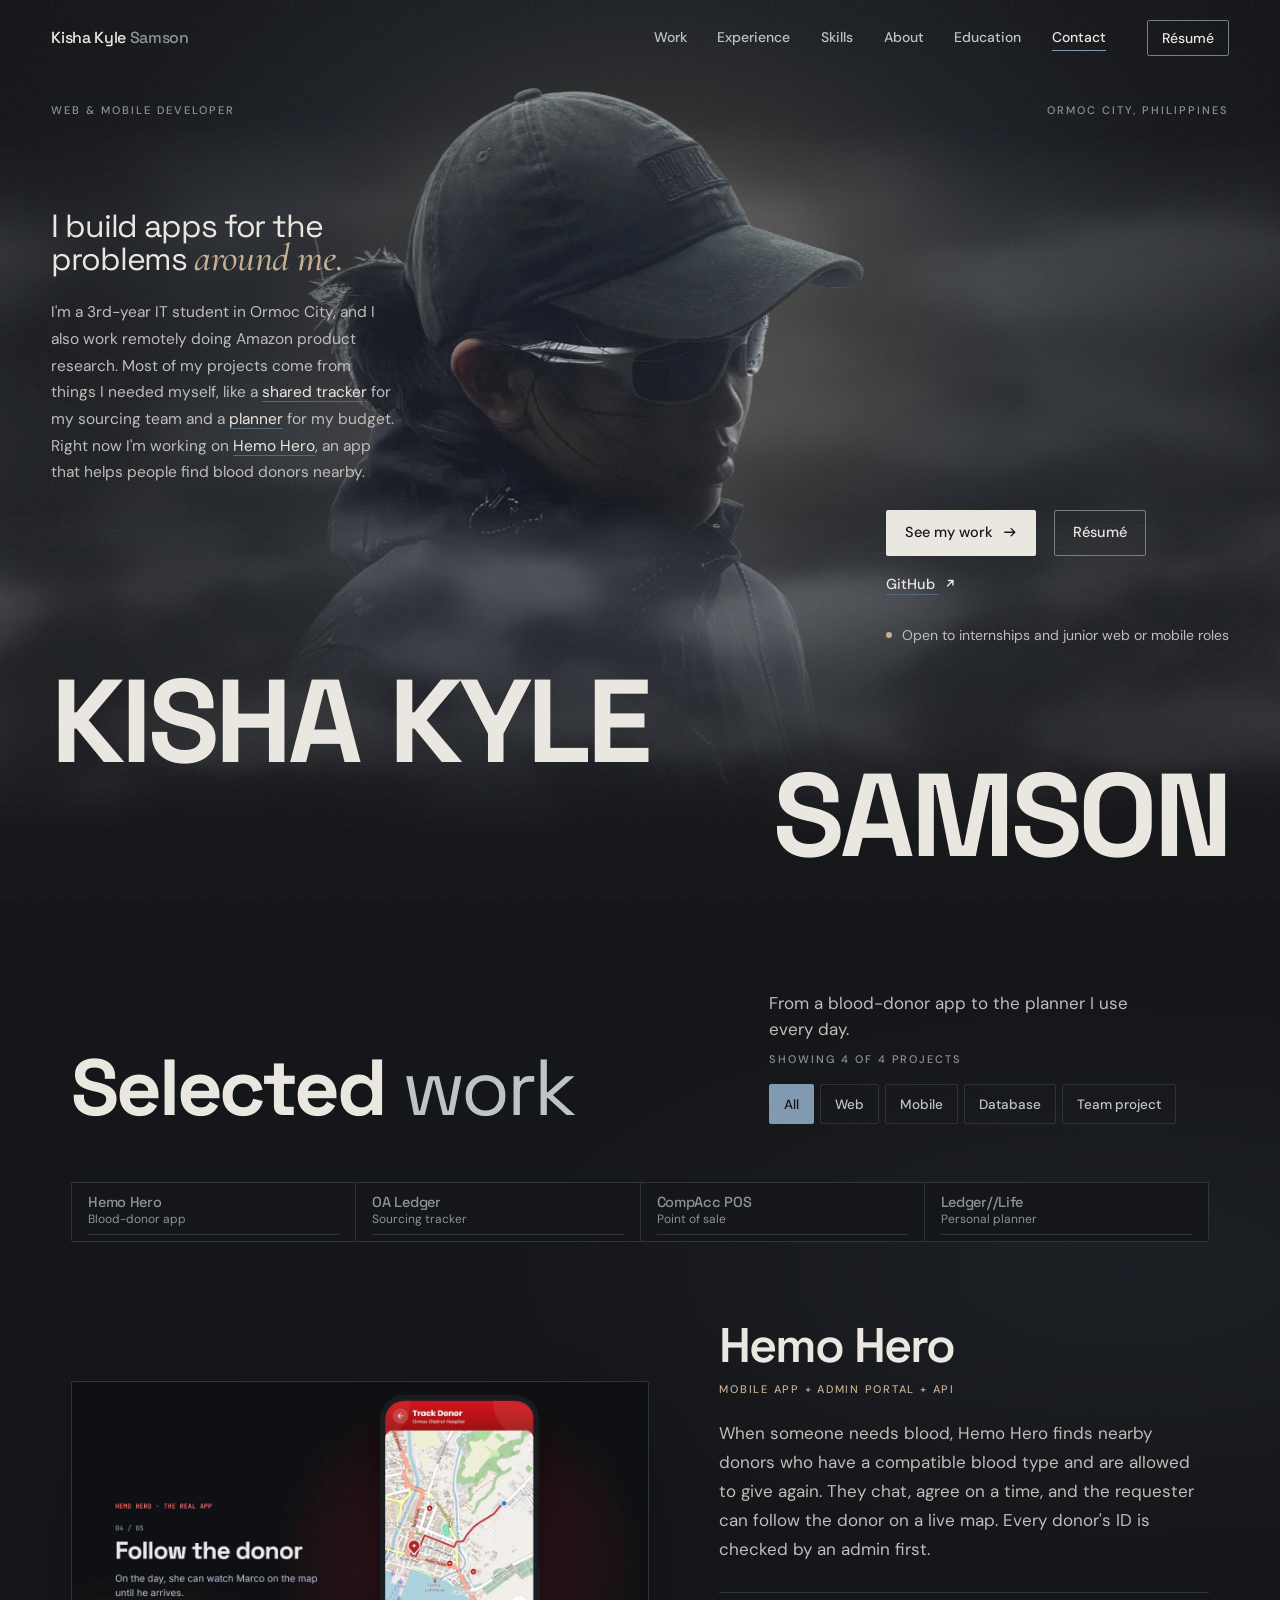
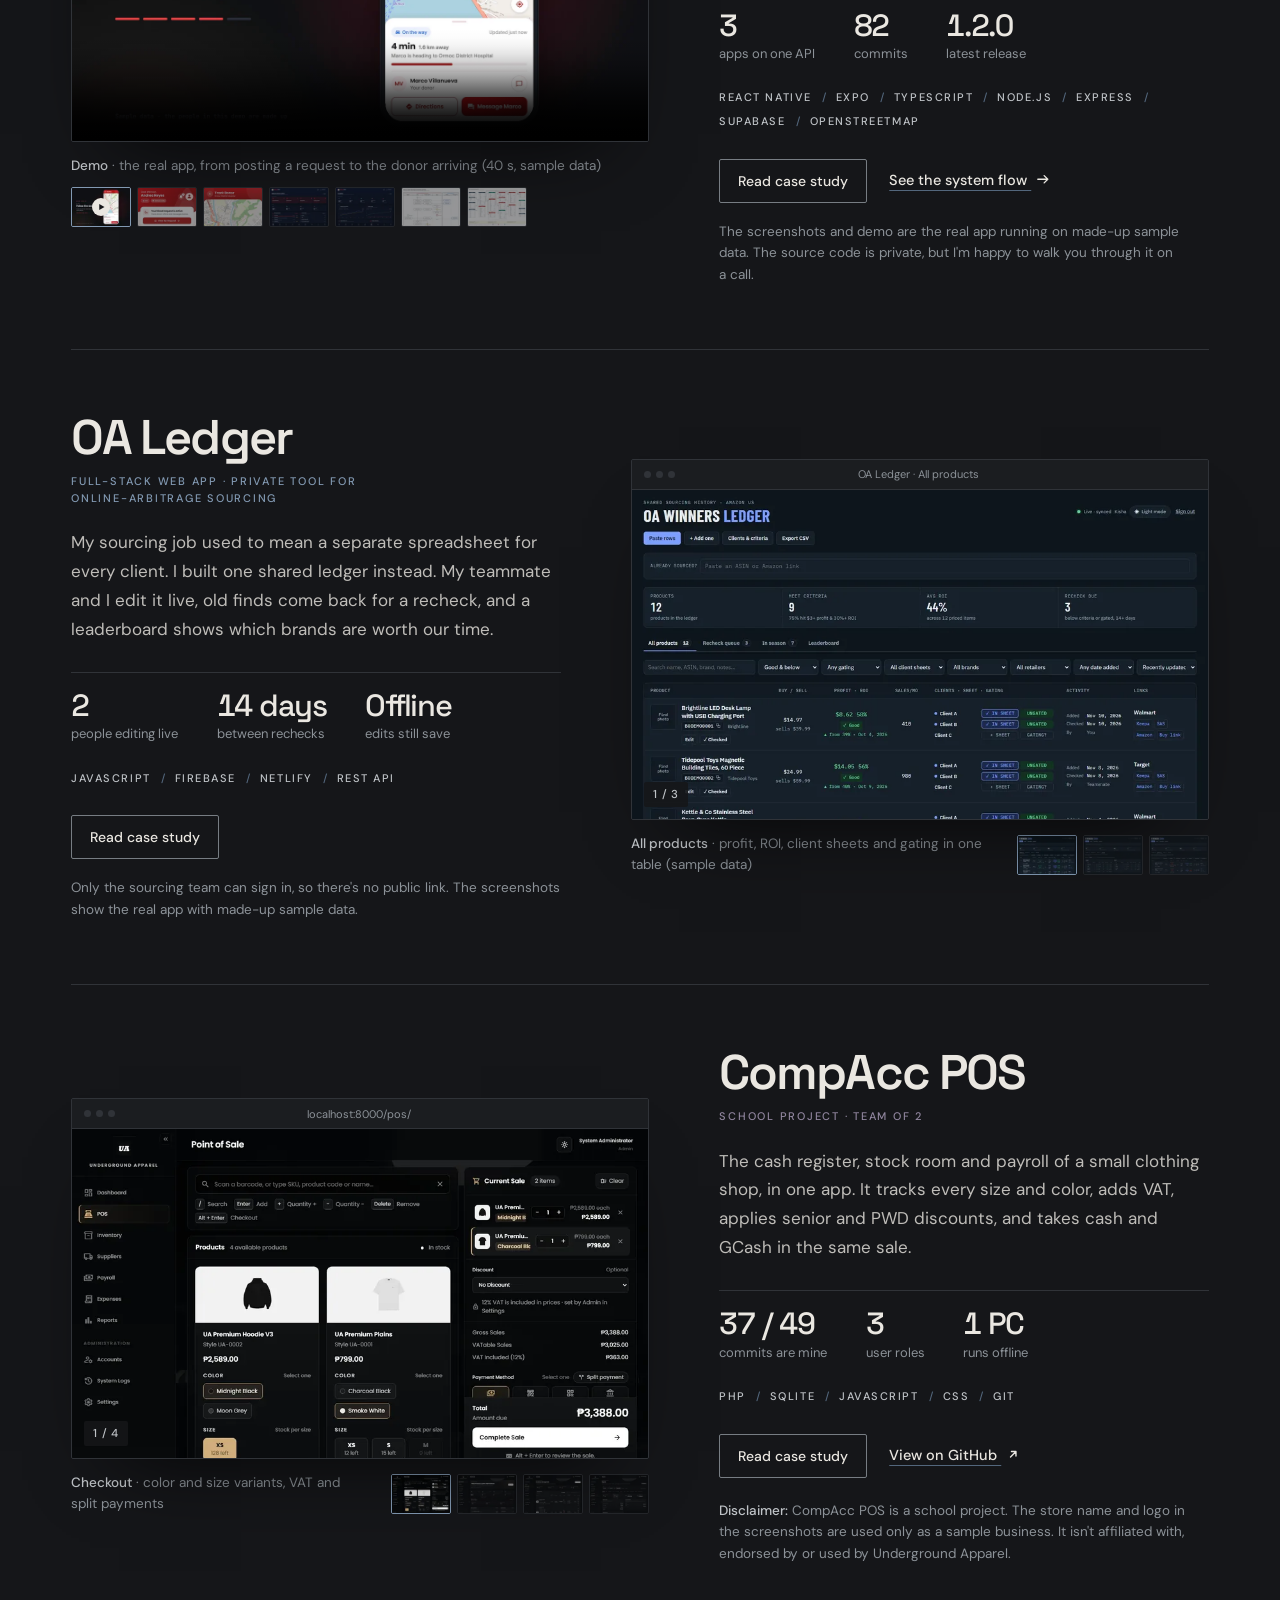
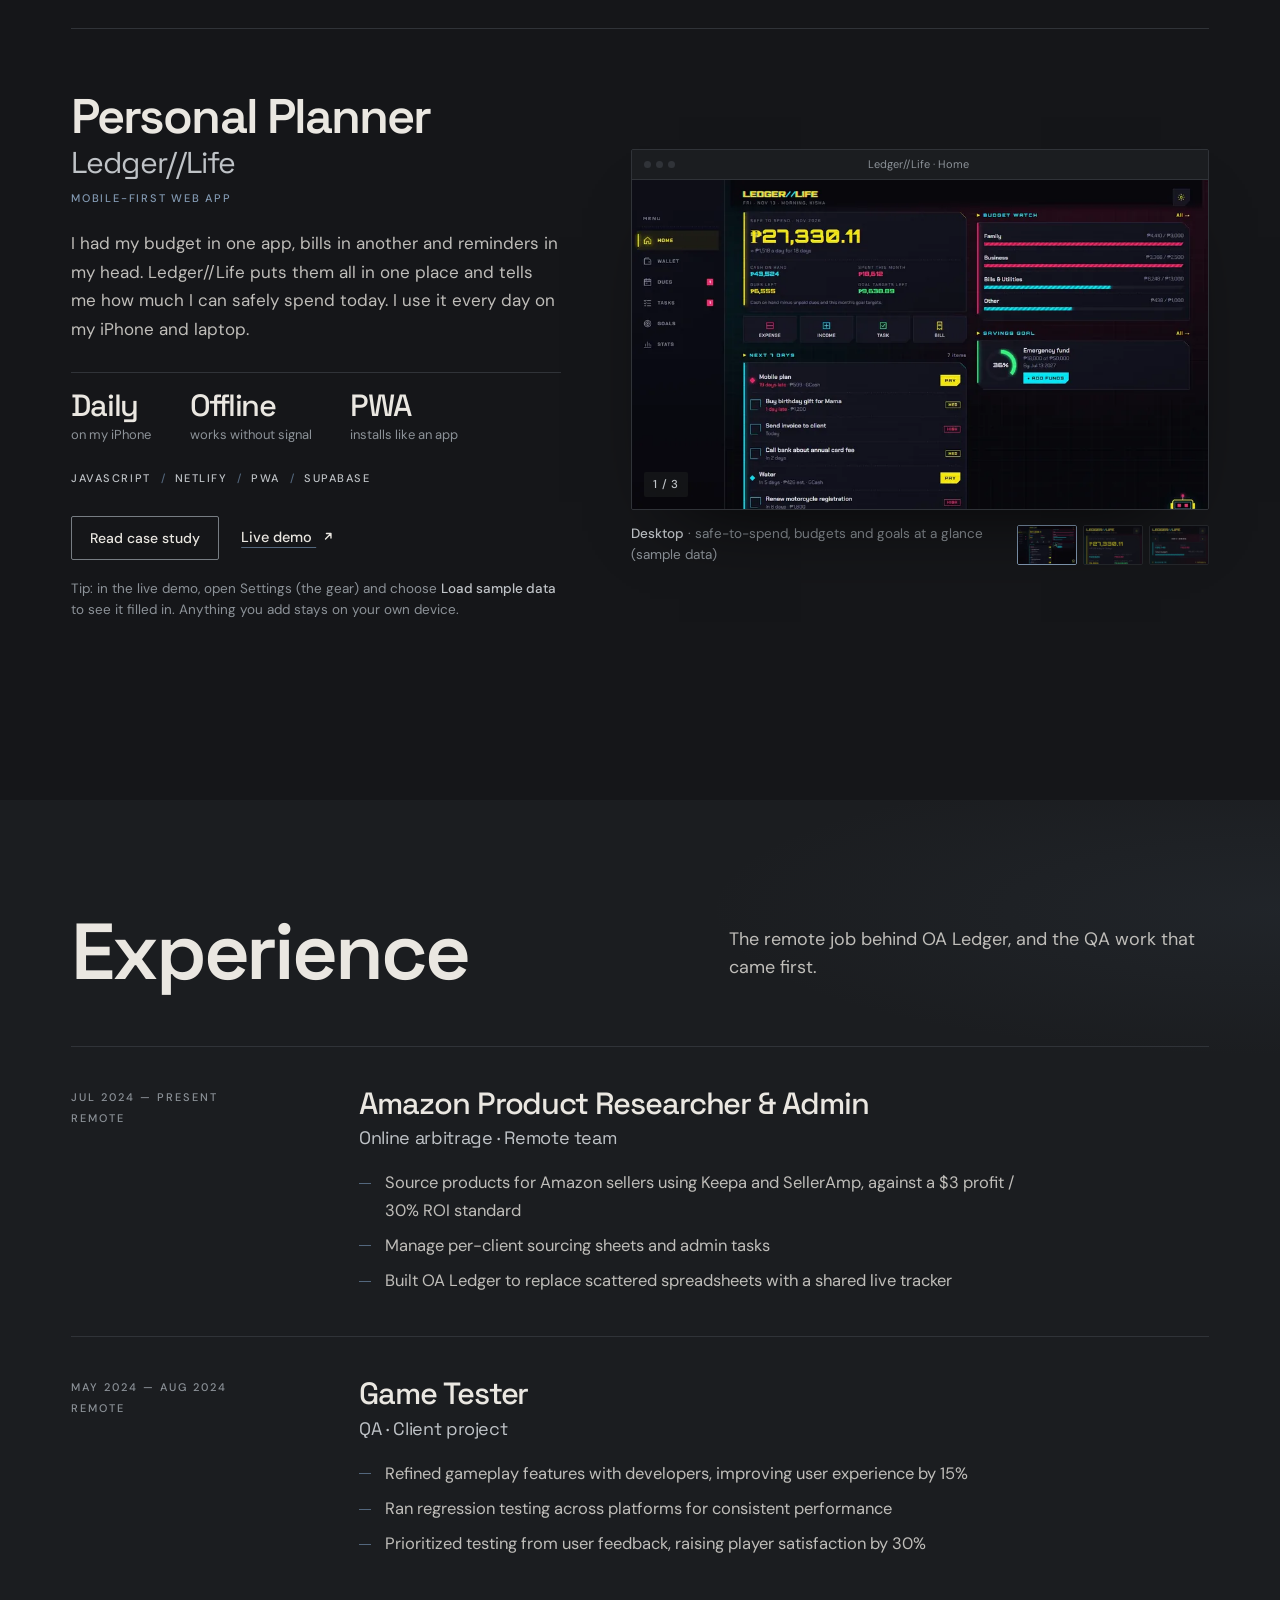
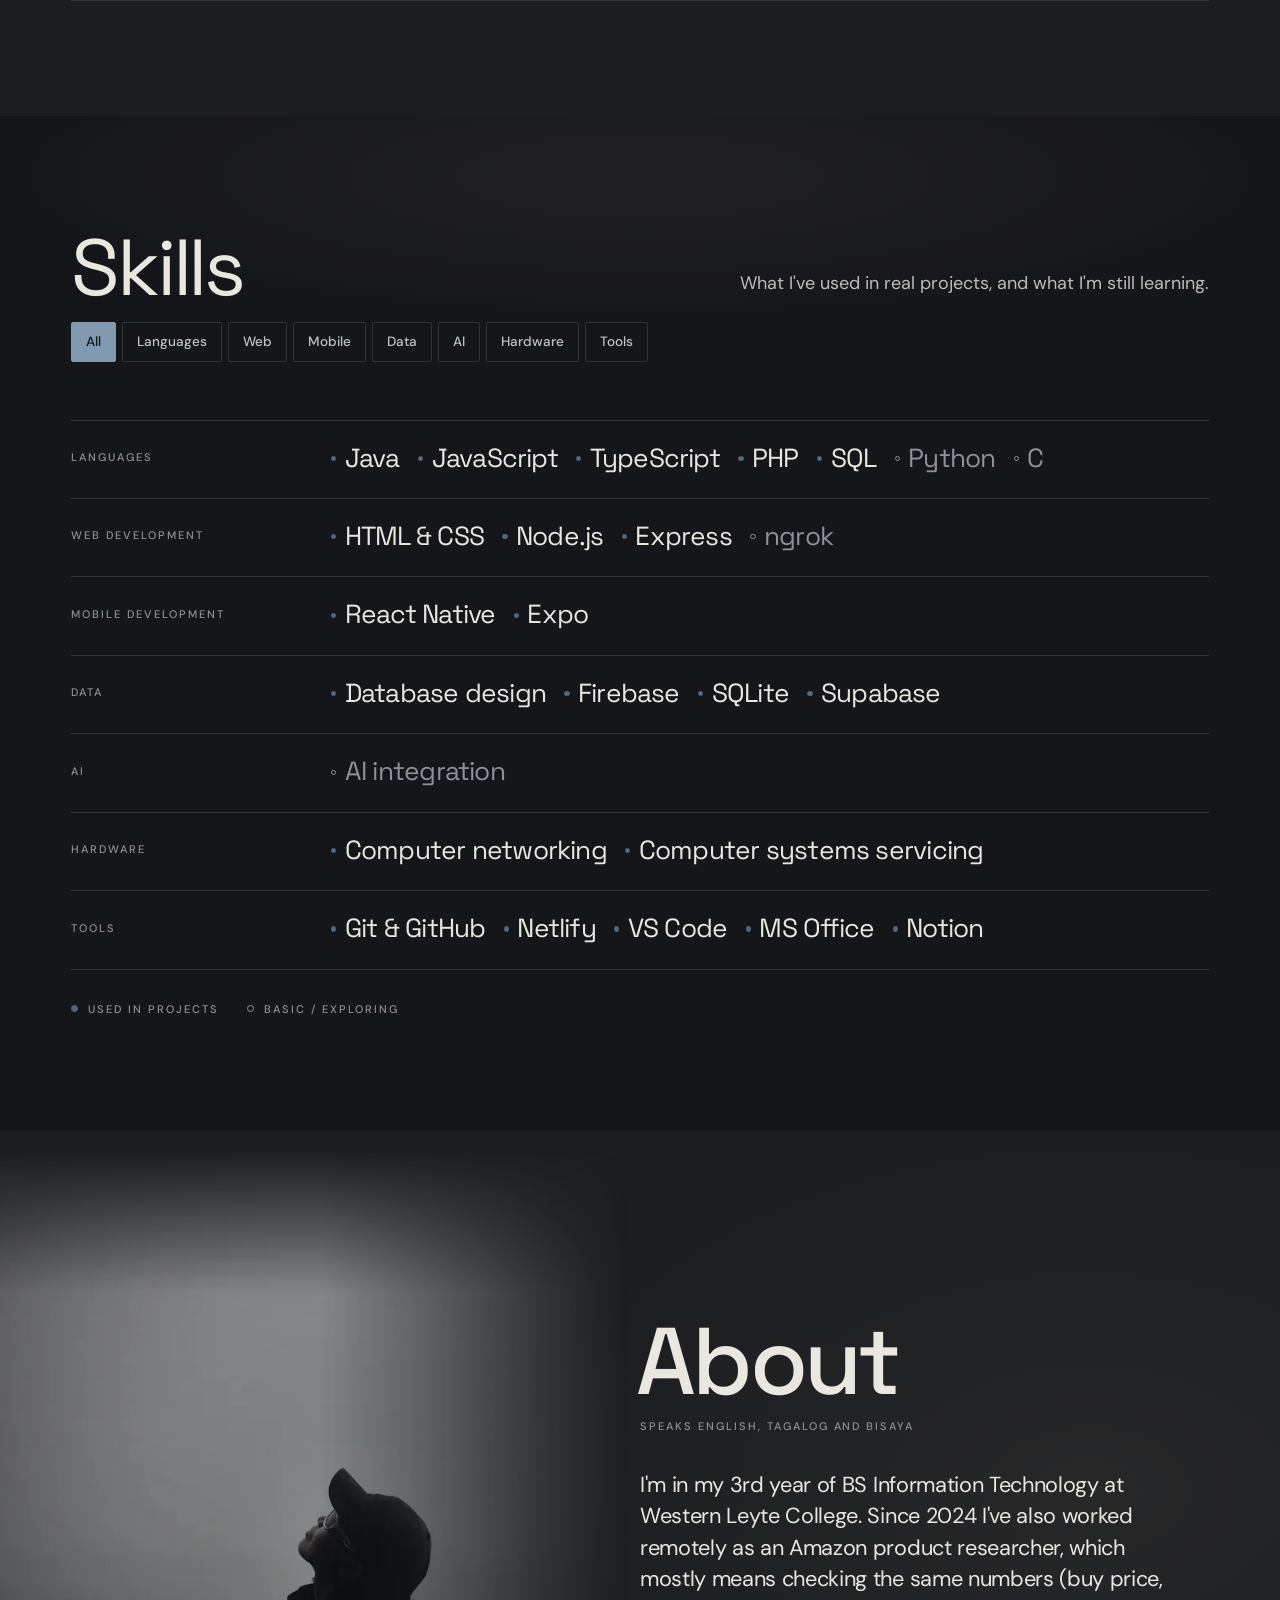
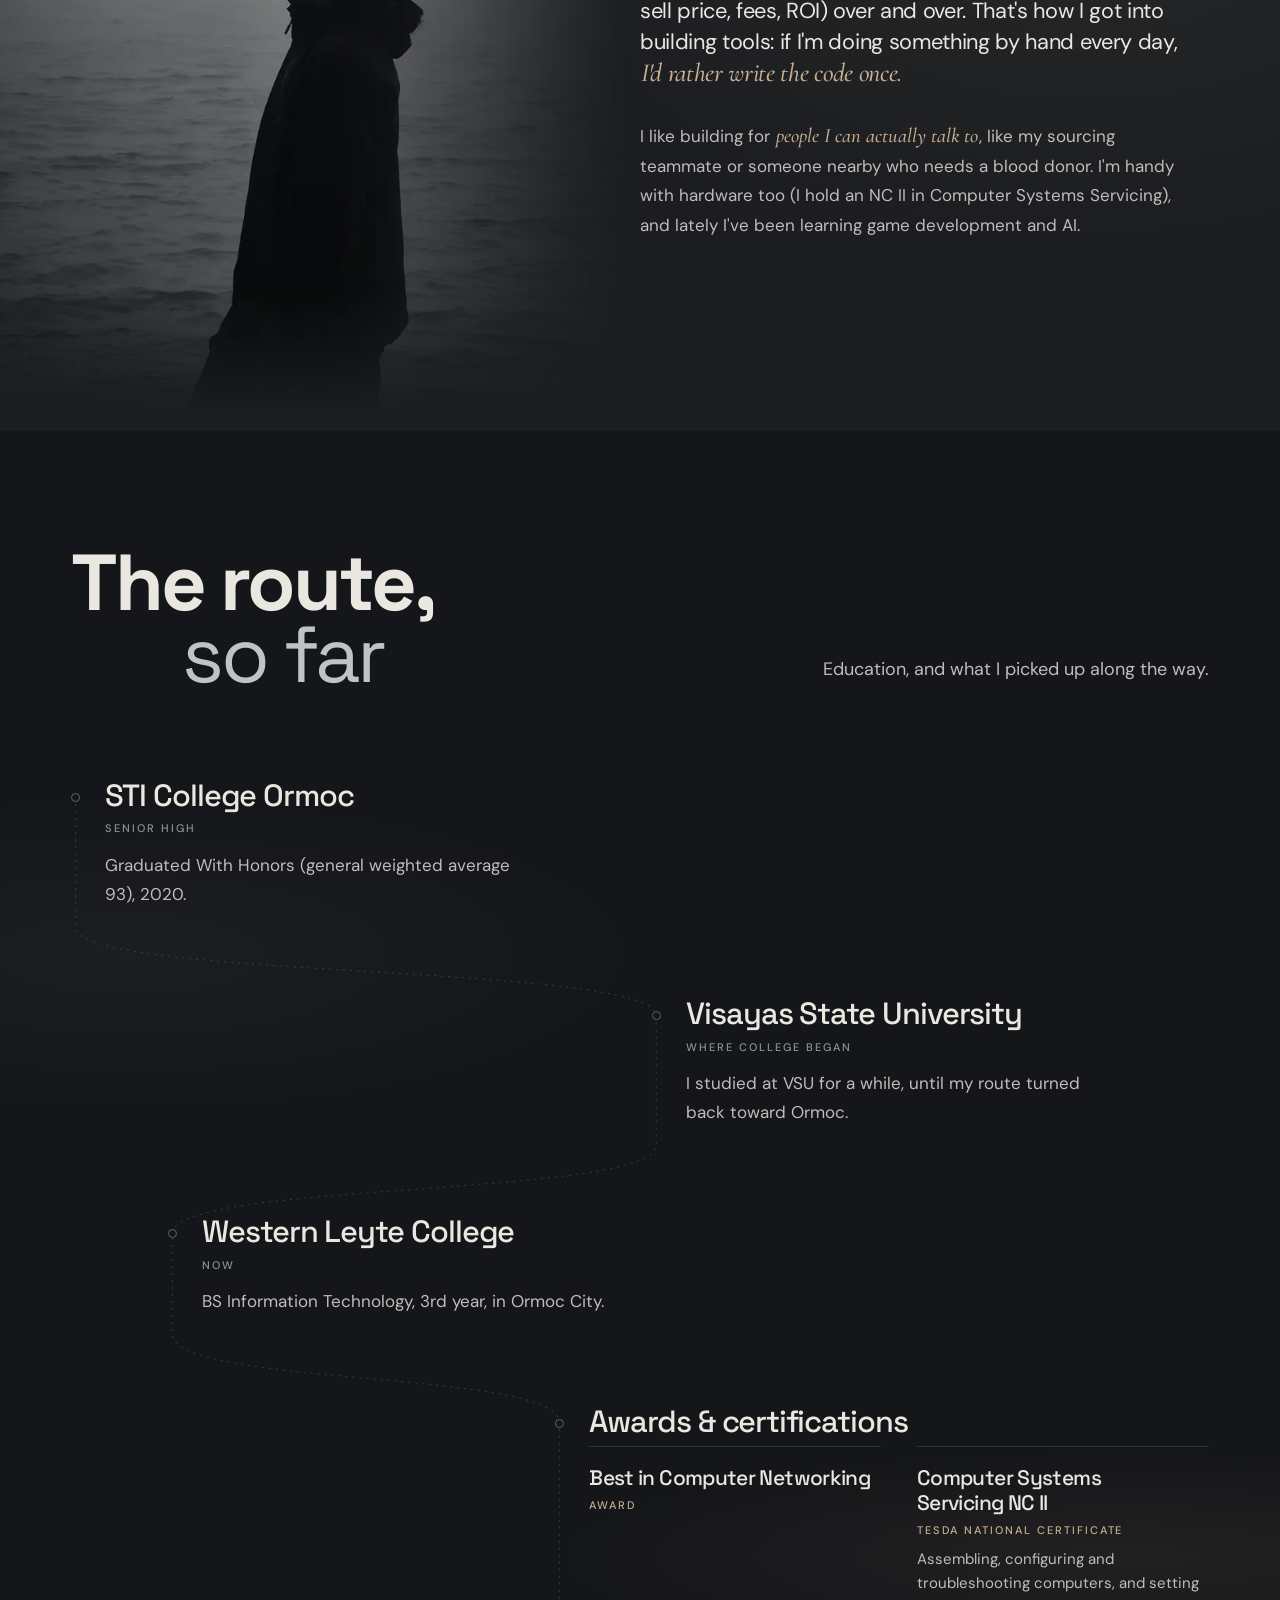
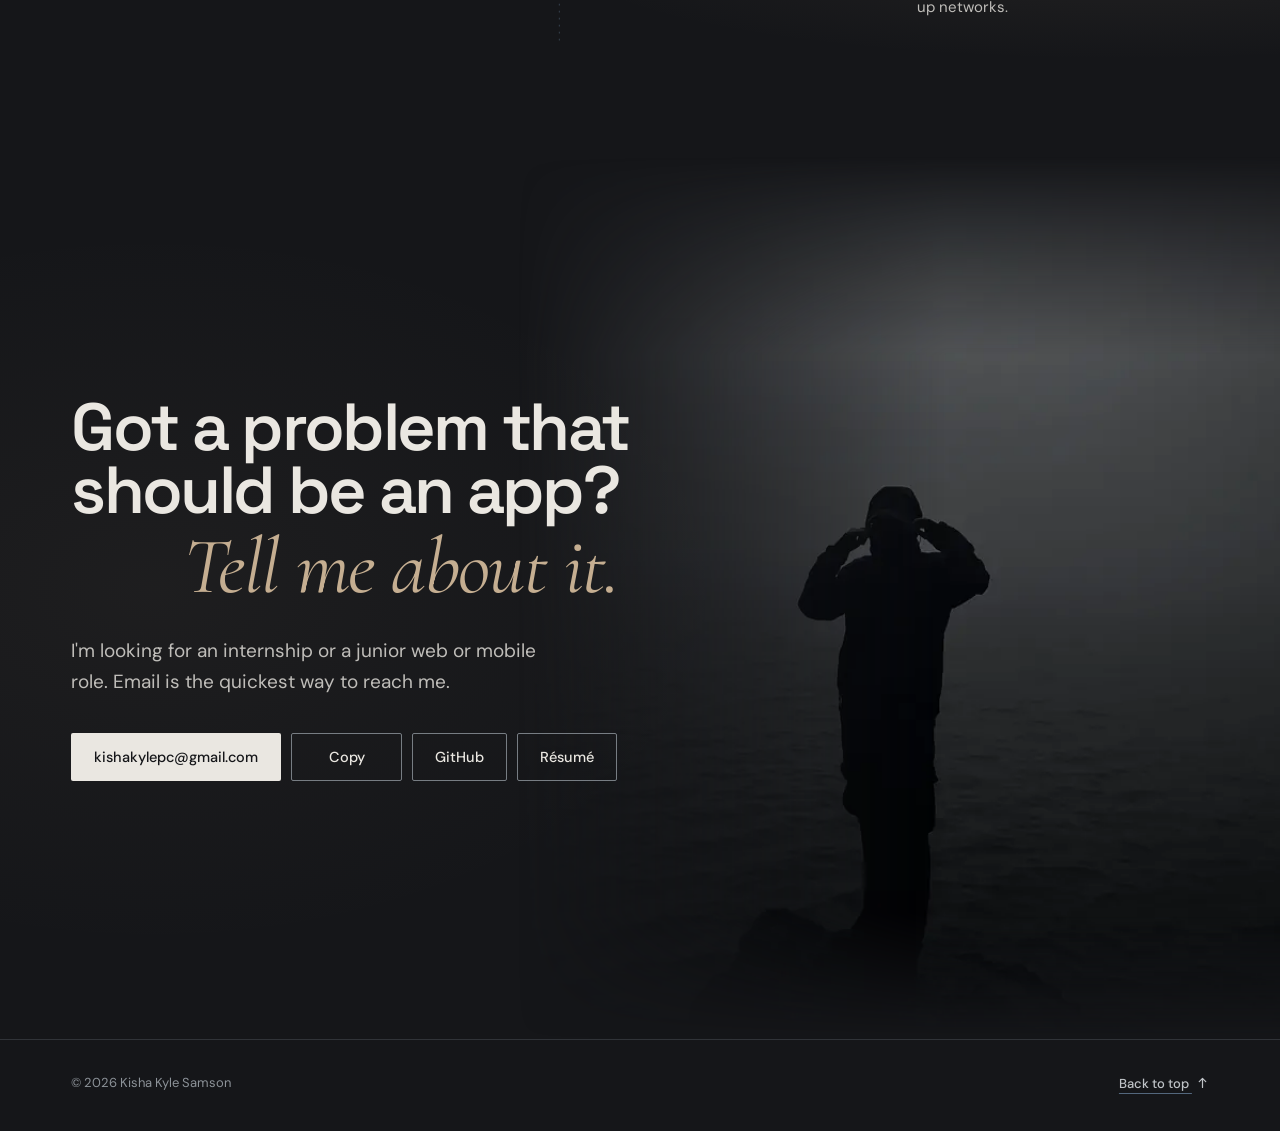
==== commit f84b646a: "Refine the portfolio: proof-first story, phone fixes, natural hero photo - Reorder the page proof fi" ====
--- a/index.html
+++ b/index.html
@@ -2,11 +2,14 @@
 <html lang="en">
 <head>
   <meta charset="UTF-8">
-  <meta name="viewport" content="width=device-width, initial-scale=1.0">
+  <meta name="viewport" content="width=device-width, initial-scale=1.0, viewport-fit=cover">
   <title>Kisha Kyle Samson — Developer Portfolio</title>
   <meta name="description" content="Kisha Kyle Samson, a 3rd-year IT student in Ormoc City who builds web and mobile apps: a blood-donor matching app, a sourcing ledger, a POS system and a personal planner.">
-  <meta name="theme-color" content="#101113">
+  <meta name="theme-color" content="#151619">
   <meta name="color-scheme" content="dark">
+  <link rel="icon" href="assets/img/favicon.svg" type="image/svg+xml">
+  <!-- Content that animates in starts hidden only when this script runs, so nothing is lost if JavaScript fails -->
+  <script>document.documentElement.classList.add("js");</script>
 
   <link rel="preconnect" href="https://fonts.googleapis.com">
   <link rel="preconnect" href="https://fonts.gstatic.com" crossorigin>
@@ -15,6 +18,7 @@
   <link rel="stylesheet" href="assets/css/style.css">
 </head>
 <body>
+  <a class="skip-link" href="#main">Skip to content</a>
 
   <!-- ========== NAVIGATION ========== -->
   <header class="site-header" id="siteHeader">
@@ -27,29 +31,31 @@
 
       <nav aria-label="Main">
         <ul class="nav-links" id="navLinks">
-          <li><a href="#work"><i>01</i>Work</a></li>
-          <li><a href="#skills"><i>02</i>Skills</a></li>
-          <li><a href="#experience"><i>03</i>Experience</a></li>
-          <li><a href="#about"><i>04</i>About</a></li>
-          <li><a href="#journey"><i>05</i>Journey</a></li>
-          <li><a href="#contact"><i>06</i>Contact</a></li>
+          <li><a href="#work">Work</a></li>
+          <li><a href="#experience">Experience</a></li>
+          <li><a href="#skills">Skills</a></li>
+          <li><a href="#about">About</a></li>
+          <li><a href="#journey">Education</a></li>
+          <li><a href="#contact">Contact</a></li>
+          <!-- impeccable-disable-next-line cramped-padding: measured; phone rows are 67px with 16/14px link padding, desktop button text has 11px top/bottom inset -->
+          <li class="nav-resume"><a href="resume/resume.html" class="nav-cta">Résumé</a></li>
         </ul>
       </nav>
     </div>
   </header>
 
-  <main>
+  <main id="main">
 
     <!-- ========== HERO ==========
          Layers, back to front: the light behind the head and a band of mist → the portrait → low mist → text.
-         Layers with data-depth drift at their own speed as you scroll (script.js: setupHeroDepth). -->
+         On wide screens the layers drift at their own speed as you scroll (script.js: setupHeroDepth). -->
     <section class="hero" id="top">
       <div class="hero-atmos" aria-hidden="true">
         <span class="fog-light" data-depth="0.06"></span>
         <span class="fog fog--far" data-depth="0.12"><i></i></span>
       </div>
 
-      <!-- The photo: background removed, toned to grey and lit from behind (see README → Photos) -->
+      <!-- The photo: background removed, the photo's own natural colour (see README → Photos) -->
       <figure class="hero-portrait" data-depth="0.1">
         <picture>
           <source type="image/webp" srcset="assets/img/portrait/kisha-fog-900.webp 900w, assets/img/portrait/kisha-fog-1500.webp 1500w" sizes="(max-width: 900px) 120vw, 52vw">
@@ -62,15 +68,19 @@
       </div>
 
       <div class="hero-copy">
-        <div class="hero-corner hero-corner--tl">
-          <p class="label"><span class="label-num">Portfolio</span> <span id="heroYear">2026</span></p>
-        </div>
-        <div class="hero-corner hero-corner--tr">
-          <p class="label">Ormoc City, PH</p>
+        <p class="label hero-corner hero-corner--tl">Web &amp; mobile developer</p>
+        <p class="label hero-corner hero-corner--tr">Ormoc City, Philippines</p>
+
+        <!-- The name: each letter comes up out of the fog once, on load (script.js: setupNameLetters) -->
+        <div class="hero-title">
+          <h1 class="hero-name">
+            <span class="sr-only">Kisha Kyle Samson</span>
+            <span class="nm-line" aria-hidden="true"><span class="nm nm-1">Kisha</span> <span class="nm nm-2">Kyle</span></span>
+            <span class="nm-line nm-line--2" aria-hidden="true"><span class="nm nm-3">Samson</span></span>
+          </h1>
         </div>
 
         <div class="hero-left">
-          <p class="label"><span class="label-num">01</span> Developer — web &amp; mobile</p>
           <p class="hero-tagline">I build apps for the problems <em class="it">around me.</em></p>
           <p class="lead">
             I'm a 3rd-year IT student in Ormoc City, and I also work remotely doing Amazon product research.
@@ -82,31 +92,13 @@
 
         <div class="hero-right">
           <div class="hero-actions">
-            <a href="#work" class="btn btn-primary">See my work <span class="btn-arrow" aria-hidden="true">→</span></a>
-            <a href="resume/Kisha-Kyle-Samson-Resume.pdf" class="btn btn-outline" target="_blank" rel="noopener">
-              Résumé
-            </a>
-            <a href="https://github.com/kishakylepc-ui" class="hero-link" target="_blank" rel="noopener">GitHub <span aria-hidden="true">↗</span></a>
+            <a href="#work" class="btn btn-primary">See my work <svg class="ico btn-arrow" viewBox="0 0 16 16" aria-hidden="true"><path d="M2 8h11M9 4l4 4-4 4"/></svg></a>
+            <a href="resume/resume.html" class="btn btn-outline">Résumé</a>
+            <a href="https://github.com/kishakylepc-ui" class="hero-link" target="_blank" rel="noopener">GitHub <svg class="ico" viewBox="0 0 16 16" aria-hidden="true"><path d="M5 11l6-6M6 5h5v5"/></svg></a>
           </div>
           <p class="availability"><span class="avail-dot" aria-hidden="true"></span>Open to internships and junior web or mobile roles</p>
         </div>
-
-        <!-- The name: each letter comes up out of the fog once, on load (script.js: setupNameLetters) -->
-        <div class="hero-title">
-          <p class="hello">Hi, I'm</p>
-          <h1 class="hero-name">
-            <span class="sr-only">Kisha Kyle Samson</span>
-            <span class="nm-line" aria-hidden="true"><span class="nm nm-1">Kisha</span> <span class="nm nm-2">Kyle</span></span>
-            <span class="nm-line nm-line--2" aria-hidden="true"><span class="nm nm-3">Samson</span></span>
-          </h1>
-        </div>
-      </div>
-
-      <!-- Scroll cue: fades out once you start scrolling (script.js: setupScrollCue) -->
-      <a class="scroll-cue" href="#work" id="scrollCue">
-        <span class="scroll-text">Scroll to see my work</span>
-        <span class="scroll-line" aria-hidden="true"><i></i></span>
-      </a>
+      </div>
     </section>
 
     <!-- ========== PROJECTS ========== -->
@@ -118,30 +110,30 @@
         - Tall diagram:        add class "slide-doc" to the figure (hover scrolls it)
         - Wide diagram:        add class "fit-contain" to the figure (shows the whole image)
       data-caption: "Title · description" (the part before the first · is bolded)
+      Thumbnails come from a "thumbs" folder next to each screenshot (same file name, 144 × 96).
     -->
     <section class="work" id="work">
       <div class="container section">
-        <div class="section-head reveal">
-          <div>
-            <p class="eyebrow"><span>01</span>Projects</p>
-            <h2 class="display display--work" data-split><span class="d-line">Selected</span> <span class="d-line d-indent"><em class="it">work</em></span></h2>
+        <div class="section-head work-head reveal">
+          <h2 class="display display--work">Selected <em class="it">work</em></h2>
+          <div class="work-intro">
             <p class="muted">From a blood-donor app to the planner I use every day. <span class="work-count" id="projectCount">Showing 4 of 4 projects</span></p>
-          </div>
-          <div class="chip-group" role="group" aria-label="Filter projects" id="projectFilters">
-            <button class="chip is-active" data-filter="all" aria-pressed="true">All</button>
-            <button class="chip" data-filter="web" aria-pressed="false">Web</button>
-            <button class="chip" data-filter="mobile" aria-pressed="false">Mobile</button>
-            <button class="chip" data-filter="database" aria-pressed="false">Database</button>
-            <button class="chip" data-filter="team" aria-pressed="false">Team project</button>
+            <div class="chip-group" role="group" aria-label="Filter projects" id="projectFilters">
+              <button class="chip is-active" data-filter="all" aria-pressed="true">All</button>
+              <button class="chip" data-filter="web" aria-pressed="false">Web</button>
+              <button class="chip" data-filter="mobile" aria-pressed="false">Mobile</button>
+              <button class="chip" data-filter="database" aria-pressed="false">Database</button>
+              <button class="chip" data-filter="team" aria-pressed="false">Team project</button>
+            </div>
           </div>
         </div>
 
         <!-- Project index: stays pinned while you scroll through the projects (script.js: setupWorkFlow) -->
         <nav class="work-index" id="workIndex" aria-label="Jump to a project">
-          <a href="#hemo-hero"><span class="wi-num">01</span><span class="wi-text"><span class="wi-name">Hemo Hero</span><span class="wi-type">Blood-donor app</span></span><i class="wi-bar" aria-hidden="true"></i></a>
-          <a href="#oa-ledger"><span class="wi-num">02</span><span class="wi-text"><span class="wi-name">OA Ledger</span><span class="wi-type">Sourcing tracker</span></span><i class="wi-bar" aria-hidden="true"></i></a>
-          <a href="#compacc"><span class="wi-num">03</span><span class="wi-text"><span class="wi-name">CompAcc POS</span><span class="wi-type">Point of sale</span></span><i class="wi-bar" aria-hidden="true"></i></a>
-          <a href="#planner"><span class="wi-num">04</span><span class="wi-text"><span class="wi-name">Ledger//Life</span><span class="wi-type">Personal planner</span></span><i class="wi-bar" aria-hidden="true"></i></a>
+          <a href="#hemo-hero"><span class="wi-name">Hemo Hero</span><span class="wi-type">Blood-donor app</span><i class="wi-bar" aria-hidden="true"></i></a>
+          <a href="#oa-ledger"><span class="wi-name">OA Ledger</span><span class="wi-type">Sourcing tracker</span><i class="wi-bar" aria-hidden="true"></i></a>
+          <a href="#compacc"><span class="wi-name">CompAcc POS</span><span class="wi-type">Point of sale</span><i class="wi-bar" aria-hidden="true"></i></a>
+          <a href="#planner"><span class="wi-name">Ledger//Life</span><span class="wi-type">Personal planner</span><i class="wi-bar" aria-hidden="true"></i></a>
         </nav>
 
         <!-- Project 1: Hemo Hero -->
@@ -155,9 +147,9 @@
                 </figure>
                 <figure class="slide" data-caption="Requester · home, the donors who offered, and the chat (sample data)">
                   <div class="phones">
-                    <img class="phone" src="assets/img/projects/hemo-hero/home.webp" alt="Hemo Hero home screen showing an active B+ request with its progress, a donor on the way, and blood requests nearby" width="780" height="1688">
-                    <img class="phone" src="assets/img/projects/hemo-hero/offers.webp" alt="Request page listing three verified donors who offered to help, one accepted with an Open Chat button and two pending with Accept and Reject" width="780" height="1688">
-                    <img class="phone" src="assets/img/projects/hemo-hero/chat.webp" alt="Chat between the requester and the donor agreeing to meet at 3:30 PM, with an 'on the way' banner and a Track button" width="780" height="1688">
+                    <img class="phone" src="assets/img/projects/hemo-hero/home.webp" alt="Hemo Hero home screen showing an active B+ request with its progress, a donor on the way, and blood requests nearby" width="780" height="1688" loading="lazy">
+                    <img class="phone" src="assets/img/projects/hemo-hero/offers.webp" alt="Request page listing three verified donors who offered to help, one accepted with an Open Chat button and two pending with Accept and Reject" width="780" height="1688" loading="lazy">
+                    <img class="phone" src="assets/img/projects/hemo-hero/chat.webp" alt="Chat between the requester and the donor agreeing to meet at 3:30 PM, with an 'on the way' banner and a Track button" width="780" height="1688" loading="lazy">
                   </div>
                 </figure>
                 <figure class="slide" data-caption="On the day · live trip map, donor search and sign in (sample data)">
@@ -170,13 +162,13 @@
                 <figure class="slide" data-caption="Admin portal · what needs attention today, demand by blood type and recent activity (sample data)">
                   <div class="browser">
                     <div class="window-bar" aria-hidden="true"><span class="dots"><i></i><i></i><i></i></span><span class="url">Hemo-Hero · Admin Portal</span></div>
-                    <img src="assets/img/projects/hemo-hero/admin.webp" alt="Admin portal dashboard with pending applications, unresolved issues, urgent requests, user and donor totals, blood type demand bars and a recent activity list" width="1440" height="900" loading="lazy">
+                    <img src="assets/img/projects/hemo-hero/admin.webp" srcset="assets/img/projects/hemo-hero/admin-900.webp 900w, assets/img/projects/hemo-hero/admin.webp 1440w" sizes="(max-width: 900px) 92vw, 580px" alt="Admin portal dashboard with pending applications, unresolved issues, urgent requests, user and donor totals, blood type demand bars and a recent activity list" width="1440" height="900" loading="lazy">
                   </div>
                 </figure>
                 <figure class="slide" data-caption="Admin analytics · weekly requests, donations and system activity (sample data)">
                   <div class="browser">
                     <div class="window-bar" aria-hidden="true"><span class="dots"><i></i><i></i><i></i></span><span class="url">Hemo-Hero · Analytics</span></div>
-                    <img src="assets/img/projects/hemo-hero/analytics.webp" alt="Admin analytics page with overview totals and line charts of weekly requests, donations and logged activity" width="1440" height="900" loading="lazy">
+                    <img src="assets/img/projects/hemo-hero/analytics.webp" srcset="assets/img/projects/hemo-hero/analytics-900.webp 900w, assets/img/projects/hemo-hero/analytics.webp 1440w" sizes="(max-width: 900px) 92vw, 580px" alt="Admin analytics page with overview totals and line charts of weekly requests, donations and logged activity" width="1440" height="900" loading="lazy">
                   </div>
                 </figure>
                 <figure class="slide slide-doc" data-caption="System flow · from a donor joining to a completed donation">
@@ -194,22 +186,25 @@
               </div>
             </div>
             <div class="project-info">
-              <div class="p-head"><span class="p-num" aria-hidden="true">01</span><p class="kicker">Mobile app + admin portal + API</p></div>
               <h3>Hemo Hero</h3>
+              <p class="p-kind">Mobile app + admin portal + API</p>
               <p class="muted">When someone needs blood, Hemo Hero finds nearby donors who have a compatible blood type and are allowed to give again. They chat, agree on a time, and the requester can follow the donor on a live map. Every donor's ID is checked by an admin first.</p>
               <dl class="p-facts"><div><dt>apps on one API</dt><dd>3</dd></div><div><dt>commits</dt><dd>82</dd></div><div><dt>latest release</dt><dd>1.2.0</dd></div></dl>
-              <ul class="tags"><li>React Native</li><li>Expo</li><li>TypeScript</li><li>Node.js</li><li>Express</li><li>Supabase</li><li>OpenStreetMap</li></ul>
+              <ul class="tags" aria-label="Built with"><li>React Native</li><li>Expo</li><li>TypeScript</li><li>Node.js</li><li>Express</li><li>Supabase</li><li>OpenStreetMap</li></ul>
               <div class="project-actions">
-                <button class="btn btn-small toggle-case" aria-expanded="false">Read case study</button>
-                <button type="button" class="link open-gallery" data-slide="5">See the system flow →</button>
+                <button class="btn btn-small toggle-case" aria-expanded="false" aria-controls="case-hemo-hero">Read case study</button>
+                <button type="button" class="link open-gallery" data-slide="5">See the system flow <svg class="ico" viewBox="0 0 16 16" aria-hidden="true"><path d="M2 8h11M9 4l4 4-4 4"/></svg></button>
               </div>
               <p class="project-note">The screenshots and demo are the real app running on made-up sample data. The source code is private, but I'm happy to walk you through it on a call.</p>
             </div>
           </div>
-          <div class="case-study" hidden>
-            <div class="case-card"><p class="label">Problem</p><p>Finding blood fast usually means posting online and calling around, with no easy way to tell whether a donor is compatible, eligible to give again, or verified.</p></div>
-            <div class="case-card"><p class="label">What I built</p><p>A mobile app where someone posts an urgent or scheduled request, and nearby donors who can give offer to help. The two of them chat, agree on a time, follow the trip on a live map (OSRM routing) and rate each other afterward. Admins get a separate web portal for checking donor IDs, managing users, and viewing analytics, logs and backups. Both apps run on one Node.js + Express API over Supabase.</p></div>
-            <div class="case-card"><p class="label accent">Outcome</p><p>Released version 1.2.0 after 82 commits, with 25 automated server test files and one version number and changelog shared by all three apps. It runs on Android, iPhone and the web from one codebase, and the server closes expired requests by itself every 30 minutes.</p></div>
+          <div class="case-study" id="case-hemo-hero" hidden>
+            <div class="case-inner">
+              <div class="case-card"><p class="label">Problem</p><p>Finding blood fast usually means posting online and calling around, with no easy way to tell whether a donor is compatible, eligible to give again, or verified.</p></div>
+              <div class="case-card"><p class="label">What I built</p><p>A mobile app where someone posts an urgent or scheduled request, and nearby donors who can give offer to help. The two of them chat, agree on a time, follow the trip on a live map (OSRM routing) and rate each other afterward. Admins get a separate web portal for checking donor IDs, managing users, and viewing analytics, logs and backups. Both apps run on one Node.js + Express API over Supabase.</p></div>
+              <div class="case-card"><p class="label">The hard part</p><p>Live tracking. Once a donor sets off, the requester follows them on the map until they reach the hospital, so the donor's position and the route have to keep updating the whole way.</p></div>
+              <div class="case-card"><p class="label accent">Outcome</p><p>Released version 1.2.0 after 82 commits, with 25 automated server test files and one version number and changelog shared by all three apps. It runs on Android, iPhone and the web from one codebase, and the server closes expired requests by itself every 30 minutes.</p></div>
+            </div>
           </div>
         </article>
 
@@ -222,39 +217,42 @@
                 <figure class="slide is-active" data-caption="All products · profit, ROI, client sheets and gating in one table (sample data)">
                   <div class="browser">
                     <div class="window-bar" aria-hidden="true"><span class="dots"><i></i><i></i><i></i></span><span class="url">OA Ledger · All products</span></div>
-                    <img src="assets/img/projects/oa-ledger/products.webp" alt="OA Winners Ledger product table with buy and sell prices, profit and ROI badges, client sheet and gating chips, using sample products" width="1440" height="900" loading="lazy">
+                    <img src="assets/img/projects/oa-ledger/products.webp" srcset="assets/img/projects/oa-ledger/products-900.webp 900w, assets/img/projects/oa-ledger/products.webp 1440w" sizes="(max-width: 900px) 92vw, 580px" alt="OA Winners Ledger product table with buy and sell prices, profit and ROI badges, client sheet and gating chips, using sample products" width="1440" height="900" loading="lazy">
                   </div>
                 </figure>
                 <figure class="slide" data-caption="Leaderboard · brands and stores ranked by how many good finds they give (sample data)">
                   <div class="browser">
                     <div class="window-bar" aria-hidden="true"><span class="dots"><i></i><i></i><i></i></span><span class="url">OA Ledger · Leaderboard</span></div>
-                    <img src="assets/img/projects/oa-ledger/leaderboard.webp" alt="OA Winners Ledger leaderboard ranking sample brands and stores by good products, average ROI, average profit and gating rate" width="1440" height="900" loading="lazy">
+                    <img src="assets/img/projects/oa-ledger/leaderboard.webp" srcset="assets/img/projects/oa-ledger/leaderboard-900.webp 900w, assets/img/projects/oa-ledger/leaderboard.webp 1440w" sizes="(max-width: 900px) 92vw, 580px" alt="OA Winners Ledger leaderboard ranking sample brands and stores by good products, average ROI, average profit and gating rate" width="1440" height="900" loading="lazy">
                   </div>
                 </figure>
                 <figure class="slide" data-caption="Recheck queue · products that missed the bar come back after 14 days (sample data)">
                   <div class="browser">
                     <div class="window-bar" aria-hidden="true"><span class="dots"><i></i><i></i><i></i></span><span class="url">OA Ledger · Recheck queue</span></div>
-                    <img src="assets/img/projects/oa-ledger/recheck.webp" alt="OA Winners Ledger recheck queue listing sample products below the profit or ROI bar, with ROI trend and days since last check" width="1440" height="900" loading="lazy">
+                    <img src="assets/img/projects/oa-ledger/recheck.webp" srcset="assets/img/projects/oa-ledger/recheck-900.webp 900w, assets/img/projects/oa-ledger/recheck.webp 1440w" sizes="(max-width: 900px) 92vw, 580px" alt="OA Winners Ledger recheck queue listing sample products below the profit or ROI bar, with ROI trend and days since last check" width="1440" height="900" loading="lazy">
                   </div>
                 </figure>
               </div>
             </div>
             <div class="project-info">
-              <div class="p-head"><span class="p-num" aria-hidden="true">02</span><p class="kicker">Full-stack web app · Private tool</p></div>
               <h3>OA Ledger</h3>
+              <p class="p-kind">Full-stack web app · Private tool for <span class="nowrap">online-arbitrage</span> sourcing</p>
               <p class="muted">My sourcing job used to mean a separate spreadsheet for every client. I built one shared ledger instead. My teammate and I edit it live, old finds come back for a recheck, and a leaderboard shows which brands are worth our time.</p>
               <dl class="p-facts"><div><dt>people editing live</dt><dd>2</dd></div><div><dt>between rechecks</dt><dd>14 days</dd></div><div><dt>edits still save</dt><dd>Offline</dd></div></dl>
-              <ul class="tags"><li>JavaScript</li><li>Firebase</li><li>Netlify</li><li>REST API</li></ul>
+              <ul class="tags" aria-label="Built with"><li>JavaScript</li><li>Firebase</li><li>Netlify</li><li>REST API</li></ul>
               <div class="project-actions">
-                <button class="btn btn-small toggle-case" aria-expanded="false">Read case study</button>
+                <button class="btn btn-small toggle-case" aria-expanded="false" aria-controls="case-oa-ledger">Read case study</button>
               </div>
               <p class="project-note">Only the sourcing team can sign in, so there's no public link. The screenshots show the real app with made-up sample data.</p>
             </div>
           </div>
-          <div class="case-study" hidden>
-            <div class="case-card"><p class="label">Problem</p><p>Every client had their own spreadsheet. Rechecking old finds meant digging through all of them, and there was no easy way to see which brands kept paying off.</p></div>
-            <div class="case-card"><p class="label">What I built</p><p>A shared Firebase app we both edit live, with a leaderboard of brands and stores (finds, average ROI, gating rate), price history on every recheck, and product photos. It's hosted free on Netlify.</p></div>
-            <div class="case-card"><p class="label accent">Outcome</p><p>One live ledger replaced the per-client spreadsheets. Both teammates edit it at the same time (even offline), past finds come back for a recheck every 14 days, and the leaderboard shows which brands and stores are worth digging into next.</p></div>
+          <div class="case-study" id="case-oa-ledger" hidden>
+            <div class="case-inner">
+              <div class="case-card"><p class="label">Problem</p><p>Online arbitrage means buying products from online stores to resell on Amazon. Every client had their own spreadsheet of finds, so rechecking old ones meant digging through all of them, and there was no easy way to see which brands kept paying off.</p></div>
+              <div class="case-card"><p class="label">What I built</p><p>A shared Firebase app with a leaderboard of brands and stores (finds, average ROI, and gating rate, meaning how often a brand needs Amazon's approval to sell), price history on every recheck, and product photos. It's hosted free on Netlify.</p></div>
+              <div class="case-card"><p class="label">The hard part</p><p>Working out how we could both work in it at once. My teammate and I edit the same ledger live, and edits made offline still have to save.</p></div>
+              <div class="case-card"><p class="label accent">Outcome</p><p>The per-client spreadsheets are gone. The sourcing team works from this one ledger.</p></div>
+            </div>
           </div>
         </article>
 
@@ -266,48 +264,49 @@
                 <figure class="slide is-active" data-caption="Checkout · color and size variants, VAT and split payments">
                   <div class="browser">
                     <div class="window-bar" aria-hidden="true"><span class="dots"><i></i><i></i><i></i></span><span class="url">localhost:8000/pos/</span></div>
-                    <img src="assets/img/projects/compacc-pos/pos.webp" alt="CompAcc point-of-sale screen with product cards, color and size pickers, and a cart totaling 3,388 pesos with VAT" width="1440" height="900" loading="lazy">
+                    <img src="assets/img/projects/compacc-pos/pos.webp" srcset="assets/img/projects/compacc-pos/pos-900.webp 900w, assets/img/projects/compacc-pos/pos.webp 1440w" sizes="(max-width: 900px) 92vw, 580px" alt="CompAcc point-of-sale screen with product cards, color and size pickers, and a cart totaling 3,388 pesos with VAT" width="1440" height="900" loading="lazy">
                   </div>
                 </figure>
                 <figure class="slide" data-caption="Dashboard · today's sales, restock alerts and recent transactions">
                   <div class="browser">
                     <div class="window-bar" aria-hidden="true"><span class="dots"><i></i><i></i><i></i></span><span class="url">localhost:8000/dashboard/</span></div>
-                    <img src="assets/img/projects/compacc-pos/dashboard.webp" alt="CompAcc dashboard with sales, transactions, restock and out-of-stock counters" width="1440" height="900" loading="lazy">
+                    <img src="assets/img/projects/compacc-pos/dashboard.webp" srcset="assets/img/projects/compacc-pos/dashboard-900.webp 900w, assets/img/projects/compacc-pos/dashboard.webp 1440w" sizes="(max-width: 900px) 92vw, 580px" alt="CompAcc dashboard with sales, transactions, restock and out-of-stock counters" width="1440" height="900" loading="lazy">
                   </div>
                 </figure>
                 <figure class="slide" data-caption="Inventory · stock tracked per color and size">
                   <div class="browser">
                     <div class="window-bar" aria-hidden="true"><span class="dots"><i></i><i></i><i></i></span><span class="url">localhost:8000/inventory/</span></div>
-                    <img src="assets/img/projects/compacc-pos/inventory.webp" alt="CompAcc inventory table listing products with variant stock, category, price and status" width="1440" height="900" loading="lazy">
+                    <img src="assets/img/projects/compacc-pos/inventory.webp" srcset="assets/img/projects/compacc-pos/inventory-900.webp 900w, assets/img/projects/compacc-pos/inventory.webp 1440w" sizes="(max-width: 900px) 92vw, 580px" alt="CompAcc inventory table listing products with variant stock, category, price and status" width="1440" height="900" loading="lazy">
                   </div>
                 </figure>
                 <figure class="slide" data-caption="Reports · sales, VAT, discounts and payment methods">
                   <div class="browser">
                     <div class="window-bar" aria-hidden="true"><span class="dots"><i></i><i></i><i></i></span><span class="url">localhost:8000/reports/</span></div>
-                    <img src="assets/img/projects/compacc-pos/reports.webp" alt="CompAcc reports page showing transactions, items sold, total sales and payment methods" width="1440" height="900" loading="lazy">
+                    <img src="assets/img/projects/compacc-pos/reports.webp" srcset="assets/img/projects/compacc-pos/reports-900.webp 900w, assets/img/projects/compacc-pos/reports.webp 1440w" sizes="(max-width: 900px) 92vw, 580px" alt="CompAcc reports page showing transactions, items sold, total sales and payment methods" width="1440" height="900" loading="lazy">
                   </div>
                 </figure>
               </div>
             </div>
             <div class="project-info">
-              <div class="p-head"><span class="p-num" aria-hidden="true">03</span><p class="kicker">School project · Team of 2</p></div>
               <h3>CompAcc POS</h3>
+              <p class="p-kind">School project · Team of 2</p>
               <p class="muted">The cash register, stock room and payroll of a small clothing shop, in one app. It tracks every size and color, adds VAT, applies senior and PWD discounts, and takes cash and GCash in the same sale.</p>
               <dl class="p-facts"><div><dt>commits are mine</dt><dd>37 / 49</dd></div><div><dt>user roles</dt><dd>3</dd></div><div><dt>runs offline</dt><dd>1 PC</dd></div></dl>
-              <ul class="tags"><li>PHP</li><li>SQLite</li><li>JavaScript</li><li>CSS</li><li>Git</li></ul>
+              <ul class="tags" aria-label="Built with"><li>PHP</li><li>SQLite</li><li>JavaScript</li><li>CSS</li><li>Git</li></ul>
               <div class="project-actions">
-                <button class="btn btn-small toggle-case" aria-expanded="false">Read case study</button>
-                <a href="https://github.com/kishakylepc-ui/CompAcc_POS" target="_blank" rel="noopener" class="link">View on GitHub →</a>
-              </div>
-              <p class="disclaimer">
-                <span><b>Disclaimer:</b> CompAcc POS is a school project. The store name and logo in the screenshots are used only as a sample business. It isn't affiliated with, endorsed by or used by Underground Apparel.</span>
-              </p>
-            </div>
-          </div>
-          <div class="case-study" hidden>
-            <div class="case-card"><p class="label">The brief</p><p>Build one system a small clothing store could use for selling, tracking stock by size and color, paying staff and seeing whether the business is actually profitable.</p></div>
-            <div class="case-card"><p class="label">What I built</p><p>Checkout with variants, barcodes, VAT and PWD/Senior discounts, and split payments (cash + GCash, Maya or MariBank); inventory kept in sync by database triggers; supplier restocking; payroll with validation rules; Admin/Manager/Cashier roles with login lockout; activity logs; light and dark mode.</p></div>
-            <div class="case-card"><p class="label accent">Outcome</p><p>49 commits on GitHub — 37 of them mine — built with feature branches. Runs offline on a single Windows PC with PHP's built-in server and SQLite, no XAMPP needed.</p></div>
+                <button class="btn btn-small toggle-case" aria-expanded="false" aria-controls="case-compacc">Read case study</button>
+                <a href="https://github.com/kishakylepc-ui/CompAcc_POS" target="_blank" rel="noopener" class="link">View on GitHub <svg class="ico" viewBox="0 0 16 16" aria-hidden="true"><path d="M5 11l6-6M6 5h5v5"/></svg></a>
+              </div>
+              <p class="disclaimer"><b>Disclaimer:</b> CompAcc POS is a school project. The store name and logo in the screenshots are used only as a sample business. It isn't affiliated with, endorsed by or used by Underground Apparel.</p>
+            </div>
+          </div>
+          <div class="case-study" id="case-compacc" hidden>
+            <div class="case-inner">
+              <div class="case-card"><p class="label">The brief</p><p>Build one system a small clothing store could use for selling, tracking stock by size and color, paying staff and seeing whether the business is actually profitable.</p></div>
+              <div class="case-card"><p class="label">What we built</p><p>Checkout with variants, barcodes, VAT and PWD/Senior discounts, and split payments (cash + GCash, Maya or MariBank); inventory kept in sync by database triggers; supplier restocking; payroll with validation rules; Admin/Manager/Cashier roles with login lockout; activity logs; light and dark mode.</p></div>
+              <div class="case-card"><p class="label">My part</p><p>The point of sale, the inventory and the supplier restocking.</p></div>
+              <div class="case-card"><p class="label accent">Outcome</p><p>49 commits on GitHub — 37 of them mine — built with feature branches. Runs offline on a single Windows PC with PHP's built-in server and SQLite, no XAMPP needed.</p></div>
+            </div>
           </div>
         </article>
 
@@ -319,7 +318,7 @@
                 <figure class="slide is-active" data-caption="Desktop · safe-to-spend, budgets and goals at a glance (sample data)">
                   <div class="browser">
                     <div class="window-bar" aria-hidden="true"><span class="dots"><i></i><i></i><i></i></span><span class="url">Ledger//Life · Home</span></div>
-                    <img src="assets/img/projects/ledger-life/desktop.webp" alt="Ledger//Life desktop home with a neon safe-to-spend total, a 7-day timeline, budget bars and a savings goal ring" width="1440" height="900" loading="lazy">
+                    <img src="assets/img/projects/ledger-life/desktop.webp" srcset="assets/img/projects/ledger-life/desktop-900.webp 900w, assets/img/projects/ledger-life/desktop.webp 1440w" sizes="(max-width: 900px) 92vw, 580px" alt="Ledger//Life desktop home with a neon safe-to-spend total, a 7-day timeline, budget bars and a savings goal ring" width="1440" height="900" loading="lazy">
                   </div>
                 </figure>
                 <figure class="slide" data-caption="Phone · home, bills and savings goals (sample data)">
@@ -338,86 +337,29 @@
               </div>
             </div>
             <div class="project-info">
-              <div class="p-head"><span class="p-num" aria-hidden="true">04</span><p class="kicker">Mobile-first web app</p></div>
+              <!-- impeccable-disable-next-line undersized-ui-text: measured; the subtitle is 0.62em of the project title, 34px on desktop and 21px on phones -->
               <h3>Personal Planner <span class="muted-title">Ledger//Life</span></h3>
+              <p class="p-kind">Mobile-first web app</p>
               <p class="muted">I had my budget in one app, bills in another and reminders in my head. Ledger//Life puts them all in one place and tells me how much I can safely spend today. I use it every day on my iPhone and laptop.</p>
               <dl class="p-facts"><div><dt>on my iPhone</dt><dd>Daily</dd></div><div><dt>works without signal</dt><dd>Offline</dd></div><div><dt>installs like an app</dt><dd>PWA</dd></div></dl>
-              <ul class="tags"><li>JavaScript</li><li>Netlify</li><li>PWA</li><li>Supabase</li></ul>
+              <ul class="tags" aria-label="Built with"><li>JavaScript</li><li>Netlify</li><li>PWA</li><li>Supabase</li></ul>
               <div class="project-actions">
-                <button class="btn btn-small toggle-case" aria-expanded="false">Read case study</button>
-                <a href="https://choom.netlify.app" target="_blank" rel="noopener" class="link">Live demo ↗</a>
-              </div>
-              <p class="project-note">Tip: in the live demo, tap ⚙ → <b>Load sample data</b> to see it filled in. Anything you add stays on your own device.</p>
-            </div>
-          </div>
-          <div class="case-study" hidden>
-            <div class="case-card"><p class="label">Problem</p><p>My budget, bills, tasks and reminders lived in different apps that didn't talk to each other.</p></div>
-            <div class="case-card"><p class="label">What I built</p><p>One mobile-first web app with a safe-to-spend number for the day, spending charts, savings goals and account cards I can customize.</p></div>
-            <div class="case-card"><p class="label accent">Outcome</p><p>Live at choom.netlify.app and installed on my iPhone's home screen. It works offline, and an optional sign-in syncs it between my phone and laptop.</p></div>
+                <button class="btn btn-small toggle-case" aria-expanded="false" aria-controls="case-planner">Read case study</button>
+                <a href="https://choom.netlify.app" target="_blank" rel="noopener" class="link">Live demo <svg class="ico" viewBox="0 0 16 16" aria-hidden="true"><path d="M5 11l6-6M6 5h5v5"/></svg></a>
+              </div>
+              <p class="project-note">Tip: in the live demo, open Settings (the gear) and choose <b>Load sample data</b> to see it filled in. Anything you add stays on your own device.</p>
+            </div>
+          </div>
+          <div class="case-study" id="case-planner" hidden>
+            <div class="case-inner">
+              <div class="case-card"><p class="label">Problem</p><p>My budget, bills, tasks and reminders lived in different apps that didn't talk to each other, and I needed to keep an eye on my spending so I could actually save.</p></div>
+              <div class="case-card"><p class="label">What I built</p><p>One mobile-first web app with a safe-to-spend number for the day, spending charts, savings goals and account cards I can customize.</p></div>
+              <div class="case-card"><p class="label accent">Outcome</p><p>Live at choom.netlify.app and installed on my iPhone's home screen. It works offline, and an optional sign-in syncs it between my phone and laptop.</p></div>
+            </div>
           </div>
         </article>
 
         <p class="empty-state" id="emptyState" hidden>No projects in this category yet.</p>
-      </div>
-    </section>
-
-    <!-- ========== SKILLS ========== -->
-    <section class="band skills" id="skills">
-      <div class="container section">
-        <div class="section-head reveal">
-          <div>
-            <p class="eyebrow"><span>02</span>Toolkit</p>
-            <h2 class="display display--skills" data-split>Skills</h2>
-            <p class="muted">What I've used in real projects, and what I'm still learning.</p>
-          </div>
-          <div class="chip-group" role="group" aria-label="Filter skills" id="skillFilters">
-            <button class="chip square is-active" data-filter="all" aria-pressed="true">All</button>
-            <button class="chip square" data-filter="languages" aria-pressed="false">Languages</button>
-            <button class="chip square" data-filter="web" aria-pressed="false">Web</button>
-            <button class="chip square" data-filter="mobile" aria-pressed="false">Mobile</button>
-            <button class="chip square" data-filter="data" aria-pressed="false">Data</button>
-            <button class="chip square" data-filter="ai" aria-pressed="false">AI</button>
-            <button class="chip square" data-filter="hardware" aria-pressed="false">Hardware</button>
-            <button class="chip square" data-filter="tools" aria-pressed="false">Tools</button>
-          </div>
-        </div>
-
-        <!-- data-level="used" = solid dot, data-level="exploring" = hollow dot (and set in italics) -->
-        <ul class="skill-grid" id="skillGrid">
-          <li class="skill" data-cat="languages" data-level="used">Java</li>
-          <li class="skill" data-cat="languages" data-level="used">JavaScript</li>
-          <li class="skill" data-cat="languages" data-level="used">TypeScript</li>
-          <li class="skill" data-cat="languages" data-level="used">PHP</li>
-          <li class="skill" data-cat="languages" data-level="used">SQL</li>
-          <li class="skill" data-cat="languages" data-level="exploring">Python</li>
-          <li class="skill" data-cat="languages" data-level="exploring">C</li>
-          <li class="skill" data-cat="web" data-level="used">Web development</li>
-          <li class="skill" data-cat="web" data-level="used">HTML &amp; CSS</li>
-          <li class="skill" data-cat="web" data-level="used">Node.js</li>
-          <li class="skill" data-cat="web" data-level="used">Express</li>
-          <li class="skill" data-cat="web" data-level="exploring">ngrok</li>
-          <li class="skill" data-cat="mobile" data-level="used">Mobile development</li>
-          <li class="skill" data-cat="mobile" data-level="used">React Native</li>
-          <li class="skill" data-cat="mobile" data-level="used">Expo</li>
-          <li class="skill" data-cat="data" data-level="used">Database design</li>
-          <li class="skill" data-cat="data" data-level="used">SQL queries</li>
-          <li class="skill" data-cat="data" data-level="used">Firebase</li>
-          <li class="skill" data-cat="data" data-level="used">SQLite</li>
-          <li class="skill" data-cat="data" data-level="used">Supabase</li>
-          <li class="skill" data-cat="ai" data-level="used">AI integration</li>
-          <li class="skill" data-cat="hardware" data-level="used">Computer networking</li>
-          <li class="skill" data-cat="hardware" data-level="used">Computer systems servicing</li>
-          <li class="skill" data-cat="tools" data-level="used">Git &amp; GitHub</li>
-          <li class="skill" data-cat="tools" data-level="used">Netlify</li>
-          <li class="skill" data-cat="tools" data-level="used">VS Code</li>
-          <li class="skill" data-cat="tools" data-level="used">MS Office</li>
-          <li class="skill" data-cat="tools" data-level="used">Notion</li>
-        </ul>
-
-        <p class="legend">
-          <span><i class="dot used"></i>Used in projects</span>
-          <span><i class="dot exploring"></i>Basic / exploring</span>
-        </p>
       </div>
     </section>
 
@@ -425,10 +367,8 @@
     <section class="experience" id="experience">
       <div class="container section">
         <div class="section-head reveal">
-          <div>
-            <p class="eyebrow"><span>03</span>Career</p>
-            <h2 class="display display--exp" data-split>Experience</h2>
-          </div>
+          <h2 class="display display--exp">Experience</h2>
+          <p class="muted">The remote job behind OA Ledger, and the QA work that came first.</p>
         </div>
         <ol class="timeline">
           <li class="reveal">
@@ -456,7 +396,96 @@
             </div>
           </li>
         </ol>
-        <p class="exp-note reveal">School, the awards and the certificate are in <a href="#journey">the journey</a> below.</p>
+      </div>
+    </section>
+
+    <!-- ========== SKILLS ==========
+         Each .skill-group is one filter's worth (data-cat matches the button's data-filter).
+         data-level="used" = solid dot; data-level="exploring" = hollow dot, set in italics. -->
+    <section class="skills" id="skills">
+      <div class="container section">
+        <div class="section-head reveal">
+          <h2 class="display display--skills">Skills</h2>
+          <p class="muted">What I've used in real projects, and what I'm still learning.</p>
+          <div class="chip-group" role="group" aria-label="Filter skills" id="skillFilters">
+            <button class="chip is-active" data-filter="all" aria-pressed="true">All</button>
+            <button class="chip" data-filter="languages" aria-pressed="false">Languages</button>
+            <button class="chip" data-filter="web" aria-pressed="false">Web</button>
+            <button class="chip" data-filter="mobile" aria-pressed="false">Mobile</button>
+            <button class="chip" data-filter="data" aria-pressed="false">Data</button>
+            <button class="chip" data-filter="ai" aria-pressed="false">AI</button>
+            <button class="chip" data-filter="hardware" aria-pressed="false">Hardware</button>
+            <button class="chip" data-filter="tools" aria-pressed="false">Tools</button>
+          </div>
+        </div>
+
+        <div class="skill-groups" id="skillGrid">
+          <div class="skill-group reveal" data-cat="languages">
+            <h3 class="skill-group-name">Languages</h3>
+            <ul class="skill-list">
+              <li class="skill" data-level="used">Java</li>
+              <li class="skill" data-level="used">JavaScript</li>
+              <li class="skill" data-level="used">TypeScript</li>
+              <li class="skill" data-level="used">PHP</li>
+              <li class="skill" data-level="used">SQL</li>
+              <li class="skill" data-level="exploring">Python</li>
+              <li class="skill" data-level="exploring">C</li>
+            </ul>
+          </div>
+          <div class="skill-group reveal" data-cat="web">
+            <h3 class="skill-group-name">Web development</h3>
+            <ul class="skill-list">
+              <li class="skill" data-level="used">HTML &amp; CSS</li>
+              <li class="skill" data-level="used">Node.js</li>
+              <li class="skill" data-level="used">Express</li>
+              <li class="skill" data-level="exploring">ngrok</li>
+            </ul>
+          </div>
+          <div class="skill-group reveal" data-cat="mobile">
+            <h3 class="skill-group-name">Mobile development</h3>
+            <ul class="skill-list">
+              <li class="skill" data-level="used">React Native</li>
+              <li class="skill" data-level="used">Expo</li>
+            </ul>
+          </div>
+          <div class="skill-group reveal" data-cat="data">
+            <h3 class="skill-group-name">Data</h3>
+            <ul class="skill-list">
+              <li class="skill" data-level="used">Database design</li>
+              <li class="skill" data-level="used">Firebase</li>
+              <li class="skill" data-level="used">SQLite</li>
+              <li class="skill" data-level="used">Supabase</li>
+            </ul>
+          </div>
+          <div class="skill-group reveal" data-cat="ai">
+            <h3 class="skill-group-name">AI</h3>
+            <ul class="skill-list">
+              <li class="skill" data-level="exploring">AI integration</li>
+            </ul>
+          </div>
+          <div class="skill-group reveal" data-cat="hardware">
+            <h3 class="skill-group-name">Hardware</h3>
+            <ul class="skill-list">
+              <li class="skill" data-level="used">Computer networking</li>
+              <li class="skill" data-level="used">Computer systems servicing</li>
+            </ul>
+          </div>
+          <div class="skill-group reveal" data-cat="tools">
+            <h3 class="skill-group-name">Tools</h3>
+            <ul class="skill-list">
+              <li class="skill" data-level="used">Git &amp; GitHub</li>
+              <li class="skill" data-level="used">Netlify</li>
+              <li class="skill" data-level="used">VS Code</li>
+              <li class="skill" data-level="used">MS Office</li>
+              <li class="skill" data-level="used">Notion</li>
+            </ul>
+          </div>
+        </div>
+
+        <p class="legend">
+          <span><i class="dot used"></i>Used in projects</span>
+          <span><i class="dot exploring"></i>Basic / exploring</span>
+        </p>
       </div>
     </section>
 
@@ -470,9 +499,8 @@
       </figure>
       <div class="container section about-inner">
         <div class="about-head reveal">
-          <p class="eyebrow"><span>04</span>About me</p>
-          <h2 class="display display--about" data-split>About</h2>
-          <p class="small muted lang-note">Speaks English, Tagalog and Bisaya</p>
+          <h2 class="display display--about">About</h2>
+          <p class="lang-note">Speaks English, Tagalog and Bisaya</p>
         </div>
         <div class="about-text reveal">
           <p>I'm in my 3rd year of BS Information Technology at Western Leyte College. Since 2024 I've also worked remotely as an Amazon product researcher, which mostly means checking the same numbers (buy price, sell price, fees, ROI) over and over. That's how I got into building tools: if I'm doing something by hand every day, <mark>I'd rather write the code once.</mark></p>
@@ -481,17 +509,15 @@
       </div>
     </section>
 
-    <!-- ========== JOURNEY (education, told as a route) ==========
+    <!-- ========== EDUCATION (told as a route) ==========
          Each <li class="stop"> is one stop; script.js (setupRoute) draws a winding line through the
-         .stop-dot of every stop and on into the statement, as you scroll. Only facts you've given are used:
+         .stop-dot of every stop, as you scroll. Only facts you've given are used:
          add dates or details to a stop's paragraph when you want them shown. -->
     <section class="journey" id="journey">
       <div class="container section">
         <div class="section-head reveal">
-          <div>
-            <p class="eyebrow"><span>05</span>Education</p>
-            <h2 class="display display--journey" data-split><span class="d-line">The route,</span> <span class="d-line d-indent"><em class="it">so far</em></span></h2>
-          </div>
+          <h2 class="display display--journey"><span class="d-line">The route,</span> <span class="d-line d-indent"><em class="it">so far</em></span></h2>
+          <p class="muted">Education, and what I picked up along the way.</p>
         </div>
 
         <div class="journey-body" id="journeyBody">
@@ -500,55 +526,39 @@
           <ol class="route">
             <li class="stop reveal">
               <span class="stop-dot" aria-hidden="true"></span>
-              <p class="label">Senior high</p>
-              <h3>STI Ormoc</h3>
-              <p class="stop-text">Graduated With Honors (GWA 93), 2020.</p>
+              <h3>STI College Ormoc</h3>
+              <p class="stop-meta">Senior high</p>
+              <p class="stop-text">Graduated With Honors (general weighted average 93), 2020.</p>
             </li>
             <li class="stop reveal">
               <span class="stop-dot" aria-hidden="true"></span>
-              <p class="label">Where college began</p>
               <h3>Visayas State University</h3>
+              <p class="stop-meta">Where college began</p>
               <p class="stop-text">I studied at VSU for a while, until my route turned back toward Ormoc.</p>
             </li>
             <li class="stop reveal">
               <span class="stop-dot" aria-hidden="true"></span>
-              <p class="label">Now</p>
               <h3>Western Leyte College</h3>
+              <p class="stop-meta">Now</p>
               <p class="stop-text">BS Information Technology, 3rd year, in Ormoc City.</p>
             </li>
             <li class="stop stop--along reveal">
               <span class="stop-dot" aria-hidden="true"></span>
               <!-- Add the school and year to each award when you have them -->
-              <h3 class="label awards-title">Awards &amp; certifications <span>· picked up along the way</span></h3>
+              <h3 class="awards-title">Awards &amp; certifications</h3>
               <ul class="awards">
                 <li class="award">
-                  <div>
-                    <p class="award-kind">Award</p>
-                    <h4>Best in Computer Networking</h4>
-                  </div>
+                  <h4>Best in Computer Networking</h4>
+                  <p class="award-kind">Award</p>
                 </li>
                 <li class="award">
-                  <div>
-                    <p class="award-kind">TESDA National Certificate</p>
-                    <h4>Computer Systems Servicing NC II</h4>
-                    <p class="muted">Assembling, configuring and troubleshooting computers, and setting up networks.</p>
-                  </div>
+                  <h4>Computer Systems Servicing NC II</h4>
+                  <p class="award-kind">TESDA National Certificate</p>
+                  <p class="muted">Assembling, configuring and troubleshooting computers, and setting up networks.</p>
                 </li>
               </ul>
             </li>
           </ol>
-
-          <!-- The statement: the route line ends at the full stop after "destination" -->
-          <div class="statement reveal">
-            <p class="label statement-label">A note on pace</p>
-            <p class="statement-text" data-split>
-              <span class="st st-1">Different</span>
-              <span class="st st-2"><em class="it">route.</em></span>
-              <span class="st st-3">Same</span>
-              <span class="st st-4"><em class="it">destination<span class="route-end">.</span></em></span>
-            </p>
-            <p class="statement-note">My route had a turn in it. It still leads where I'm going.</p>
-          </div>
         </div>
       </div>
     </section>
@@ -563,17 +573,14 @@
       </figure>
       <div class="container section">
         <div class="contact-card reveal">
-          <p class="kicker">$ contact --open-to "internship, junior dev, web/mobile dev"</p>
-          <h2 class="big" data-split><span class="big-1">Got a problem that should be an app?</span> <em class="it big-2">Tell me about it.</em></h2>
+          <h2 class="big"><span class="big-1">Got a problem that should be an app?</span> <em class="it big-2">Tell me about it.</em></h2>
           <p class="contact-sub">I'm looking for an internship or a junior web or mobile role. Email is the quickest way to reach me.</p>
           <div class="btn-row">
-            <button class="btn btn-primary" id="copyEmail" data-email="kishakylepc@gmail.com">
-              <span>Copy email</span>
-            </button>
-            <a href="mailto:kishakylepc@gmail.com" class="btn btn-outline">kishakylepc@gmail.com</a>
+            <a href="mailto:kishakylepc@gmail.com" class="btn btn-primary">kishakylepc@gmail.com</a>
+            <button class="btn btn-outline" id="copyEmail" data-email="kishakylepc@gmail.com" aria-label="Copy email address"><span class="copy-label" data-label="Copy">Copy</span></button>
             <a href="https://github.com/kishakylepc-ui" class="btn btn-outline" target="_blank" rel="noopener">GitHub</a>
-            <!-- The PDF is made from resume/resume.html (see README) -->
-            <a href="resume/Kisha-Kyle-Samson-Resume.pdf" class="btn btn-outline" target="_blank" rel="noopener">Résumé (PDF)</a>
+            <!-- Same page as the hero and the nav; it has the Download PDF button (the PDF is made from it, see README) -->
+            <a href="resume/resume.html" class="btn btn-outline">Résumé</a>
           </div>
         </div>
       </div>
@@ -583,12 +590,12 @@
 
   <footer class="footer">
     <div class="container footer-inner">
-      <p>© <span id="year">2026</span> Kisha Kyle Samson · Hand-coded in HTML, CSS &amp; JavaScript, no templates</p>
-      <a href="#top" class="link">Back to top ↑</a>
+      <p>© <span id="year">2026</span> Kisha Kyle Samson</p>
+      <a href="#top" class="link">Back to top <svg class="ico" viewBox="0 0 16 16" aria-hidden="true"><path d="M8 14V3M4 7l4-4 4 4"/></svg></a>
     </div>
   </footer>
 
-  <!-- Full-screen screenshot viewer (filled in by script.js) -->
+  <!-- Full-screen screenshot viewer (script.js creates the image inside it when it opens) -->
   <dialog class="lightbox" id="lightbox" aria-label="Screenshot viewer">
     <div class="lb-top">
       <p class="lb-caption" id="lbCaption"></p>
@@ -597,14 +604,14 @@
         <svg aria-hidden="true" width="20" height="20" viewBox="0 0 24 24" fill="none" stroke="currentColor" stroke-width="1.6" stroke-linecap="round"><path d="M6 6l12 12M18 6L6 18"/></svg>
       </button>
     </div>
-    <div class="lb-frame" id="lbFrame"><img id="lbImg" alt="" draggable="false"></div>
+    <div class="lb-frame" id="lbFrame"></div>
     <button class="lb-btn lb-nav lb-prev" id="lbPrev" type="button" aria-label="Previous screenshot">
       <svg aria-hidden="true" width="22" height="22" viewBox="0 0 24 24" fill="none" stroke="currentColor" stroke-width="1.6" stroke-linecap="round" stroke-linejoin="round"><path d="M15 18l-6-6 6-6"/></svg>
     </button>
     <button class="lb-btn lb-nav lb-next" id="lbNext" type="button" aria-label="Next screenshot">
       <svg aria-hidden="true" width="22" height="22" viewBox="0 0 24 24" fill="none" stroke="currentColor" stroke-width="1.6" stroke-linecap="round" stroke-linejoin="round"><path d="M9 18l6-6-6-6"/></svg>
     </button>
-    <p class="lb-hint">Click the image to zoom · ← → to browse · Esc to close</p>
+    <p class="lb-hint">Click the image to zoom · arrow keys to browse · Esc to close</p>
   </dialog>
 
   <div class="toast" id="toast" role="status" aria-live="polite"></div>
--- a/assets/css/style.css
+++ b/assets/css/style.css
@@ -1,59 +1,74 @@
 /* =========================================================
    Kisha Kyle Samson — Portfolio
-   Dark editorial. Three typefaces, six greys, one light.
-
-   1. Tokens          palette, fonts, type scale, spacing
-   2. Base            reset and the global type assignments
+   "Field Notes in the Fog": three typefaces, mostly greys, four quiet accents.
+
+   1. Tokens          palette, fonts, type scale, spacing, motion
+   2. Base            reset, global type, browser surfaces
    3. Shared pieces   labels, section titles, buttons, filters, reveal
    4. Header
    5. Hero
    6. Work            projects, galleries, case studies, lightbox
-   7. Skills
-   8. Experience
+   7. Experience
+   8. Skills
    9. About
-  10. Journey
+  10. Education       the route through the schools
   11. Contact + footer
   12. Toast
-  13. Screen sizes
-  14. Reduced motion
+  13. Touch           tap feedback and 44px targets
+  14. Screen sizes    tablet, phone, small phone
+  15. Reduced motion
    ========================================================= */
 
 /* ---------- 1. Tokens ---------- */
 :root {
-  /* Palette — these six only */
-  --obsidian: #101113;     /* main background */
-  --charcoal: #1B1D20;     /* secondary sections: Skills, About; screenshot frames */
-  --graphite: #303338;     /* hairlines and surfaces */
-  --mist-gray: #777D83;    /* secondary text and labels on obsidian */
-  --silver: #BFC3C7;       /* body text, italic accents, labels on charcoal */
-  --soft-white: #F0F0EE;   /* headings and primary text */
-
-  /* Fonts — loaded from Google Fonts in index.html */
+  /* Neutrals: about 90% of what you see */
+  --deep-charcoal: #151619;   /* main background: Hero, Work, Skills, Education, Contact */
+  --charcoal: #1B1D20;        /* secondary sections: Experience, About; screenshot frames */
+  --graphite: #303338;        /* hairlines and borders */
+  --mist-gray: #777D83;       /* borders of outline buttons, decorative large text (4.3:1: never small text) */
+  --quiet: #8C9298;           /* small secondary text: Mist Gray lifted to 5.8:1 on Deep Charcoal, 5.4:1 on Charcoal */
+  --silver: #BFC3C7;          /* cool labels, job roles, the second word of a title ("Selected work") */
+  --text: #BFBDB9;            /* paragraphs: Soft Ivory at 80% over Deep Charcoal (10:1) */
+  --ivory: #EAE7E1;           /* Soft Ivory: headings and primary text */
+
+  /* Accents: each has one job, and none is used everywhere
+     champagne   warmth and the personal lines: "around me.", highlighted phrases, "Tell me about it."
+     muted blue  what you can use: links, the active section, filters, focus, the route as it's travelled
+     lavender    CompAcc POS's project ink only (no lavender italics: titles, roles and skills use weight instead)
+     slate blue  structure only (3:1, never small text): rules, bullets, separators
+     Each project also has its own accent, --pt (set in the Work section). */
+  --champagne: #C5AE91;
+  --muted-blue: #8299B2;
+  --lavender: #91869F;
+  --slate-blue: #53677D;
+
+  /* Fonts (loaded from Google Fonts in index.html) */
   --font-heading: "Space Grotesk", sans-serif;      /* 400 500 600 700 */
-  --font-body: "DM Sans", sans-serif;               /* 400 500 600 700 */
-  --font-accent: "Cormorant Garamond", serif;       /* italic 400 500 600 */
-
-  /* Type scale */
-  --fs-mega: clamp(56px, 11.4vw, 204px);    /* the name, the statement */
-  --fs-display: clamp(52px, 8.8vw, 150px);  /* section titles */
-  --fs-title: clamp(36px, 4.1vw, 64px);     /* project names */
-  --fs-subtitle: clamp(26px, 2.6vw, 40px);  /* jobs, schools */
-  --fs-lead: clamp(20px, 1.7vw, 27px);      /* opening paragraphs */
+  --font-body: "DM Sans", sans-serif;               /* 400 500 */
+  --font-accent: "Cormorant Garamond", serif;       /* italic 400 500 */
+
+  /* Type scale: one giant moment (the name, set in .hero-name); everything else steps down from there */
+  --fs-display: clamp(44px, 6.2vw, 96px);   /* section titles */
+  --fs-title: clamp(34px, 3.8vw, 58px);     /* project names */
+  --fs-subtitle: clamp(24px, 2.4vw, 36px);  /* jobs, schools */
+  --fs-lead: clamp(20px, 1.7vw, 27px);      /* opening paragraph of About */
   --fs-body: 17px;
   --fs-small: 14px;
   --fs-label: 11px;
+  --track-display: -0.04em;                 /* tracking floor for display type */
 
   /* Spacing */
   --max: 1240px;
   --pad: clamp(20px, 4vw, 56px);
+  --gutter: max(var(--pad), env(safe-area-inset-left), env(safe-area-inset-right));
   --section-y: clamp(84px, 9vw, 136px);
   --header-h: 76px;
-
+  --bar-h: 62px;                            /* the header once it becomes a bar */
+
+  /* Motion */
   --ease: cubic-bezier(0.2, 0.7, 0.2, 1);
   --ease-out: cubic-bezier(0.16, 1, 0.3, 1);
-
-  /* Secondary text colour; lifted to silver on charcoal sections for contrast */
-  --quiet: var(--mist-gray);
+  --press: 160ms;
 }
 
 /* ---------- 2. Base ---------- */
@@ -61,12 +76,23 @@
 *::before,
 *::after { box-sizing: border-box; }
 
-html { scroll-behavior: smooth; scroll-padding-top: 84px; background: var(--obsidian); }
+html {
+  scroll-behavior: smooth;
+  scroll-padding-top: calc(var(--bar-h) + 16px);
+  background: var(--deep-charcoal);
+  -webkit-text-size-adjust: 100%;
+  text-size-adjust: 100%;
+  scrollbar-color: var(--graphite) var(--deep-charcoal);
+  -webkit-tap-highlight-color: transparent;   /* no grey flash on tap; every control has its own :active */
+}
+::-webkit-scrollbar { width: 10px; height: 10px; }
+::-webkit-scrollbar-track { background: var(--deep-charcoal); }
+::-webkit-scrollbar-thumb { background: var(--graphite); border: 2px solid var(--deep-charcoal); border-radius: 10px; }
 
 body {
   margin: 0;
-  background: var(--obsidian);
-  color: var(--silver);
+  background: var(--deep-charcoal);
+  color: var(--text);
   font-family: var(--font-body);
   font-size: var(--fs-body);
   font-weight: 400;
@@ -79,7 +105,7 @@
   margin: 0;
   font-family: var(--font-heading);
   font-weight: 500;
-  color: var(--soft-white);
+  color: var(--ivory);
   text-wrap: balance;
 }
 p, li, dd { text-wrap: pretty; }
@@ -95,16 +121,41 @@
 }
 
 img { max-width: 100%; display: block; }
-a { color: var(--soft-white); text-decoration-thickness: 1px; text-underline-offset: 0.24em; }
-a:hover { color: #fff; }
-::selection { background: var(--soft-white); color: var(--obsidian); }
-:focus-visible { outline: 1px solid var(--soft-white); outline-offset: 4px; }
-
-.container { max-width: var(--max); margin: 0 auto; padding: 0 var(--pad); }
+/* hidden always wins, even over rules that set display (img, .work-count, grids) */
+[hidden] { display: none !important; }
+.nowrap { white-space: nowrap; }   /* keeps a hyphenated term on one line ("online-arbitrage") */
+a { color: var(--ivory); text-decoration-thickness: 1px; text-underline-offset: 0.24em; }
+@media (hover: hover) and (pointer: fine) { a:hover { color: #fff; } }
+::selection { background: var(--champagne); color: var(--deep-charcoal); }
+:focus-visible { outline: 2px solid var(--muted-blue); outline-offset: 3px; }
+
+.container { max-width: var(--max); margin: 0 auto; padding: 0 var(--gutter); }
 .section { position: relative; padding-top: var(--section-y); padding-bottom: var(--section-y); }
 .sr-only { position: absolute; width: 1px; height: 1px; margin: -1px; padding: 0; overflow: hidden; clip: rect(0 0 0 0); white-space: nowrap; border: 0; }
-.muted { color: var(--silver); }
+.muted { color: var(--text); }
 .small { font-size: var(--fs-small); }
+
+.skip-link {
+  position: absolute;
+  top: -80px;
+  left: 12px;
+  z-index: 200;
+  display: inline-flex;
+  align-items: center;
+  min-height: 44px;
+  padding: 0 18px;
+  border-radius: 2px;
+  background: var(--ivory);
+  color: var(--deep-charcoal);
+  font: 500 14px/1 var(--font-body);
+  text-decoration: none;
+}
+.skip-link:focus { top: 12px; }
+.skip-link:hover { color: var(--deep-charcoal); }   /* the global a:hover turns links white, which vanishes on ivory */
+
+/* Drawn icons (arrows) share one stroke */
+.link .ico, .hero-link .ico { margin-left: 0.3em; vertical-align: -0.12em; }
+.ico { width: 1em; height: 1em; flex: none; fill: none; stroke: currentColor; stroke-width: 1.5; stroke-linecap: round; stroke-linejoin: round; }
 
 /* Film grain: the one texture that runs through the whole page */
 body::after {
@@ -119,7 +170,7 @@
 }
 
 /* ---------- 3. Shared pieces ---------- */
-/* Small label: DM Sans in spaced capitals */
+/* Small label: DM Sans in spaced capitals. It sits beside or below what it labels, never above a heading. */
 .label {
   margin: 0;
   font: 500 var(--fs-label)/1.5 var(--font-body);
@@ -127,64 +178,34 @@
   text-transform: uppercase;
   color: var(--quiet);
 }
-.label-num { color: var(--silver); }
-
-/* Section number and name: 01 —— Projects */
-.eyebrow {
-  display: flex;
-  align-items: center;
-  gap: 14px;
-  margin: 0 0 28px;
-  font: 500 var(--fs-label)/1 var(--font-body);
-  letter-spacing: 0.18em;
-  text-transform: uppercase;
-  color: var(--silver);
-}
-.eyebrow span { order: -2; color: var(--quiet); }
-.eyebrow::before { content: ""; order: -1; width: 40px; height: 1px; background: var(--graphite); }
-
-/* Section titles: oversized Space Grotesk; each section stages its own (.display--*) */
+
+/* Section titles: Space Grotesk at display size; each section stages its own (.display--*) */
 .display {
-  font: 700 var(--fs-display)/0.86 var(--font-heading);
-  letter-spacing: -0.055em;
-}
-.display .it { font-size: 1.14em; font-weight: 400; letter-spacing: -0.03em; color: var(--silver); }
+  font: 700 var(--fs-display)/0.92 var(--font-heading);
+  letter-spacing: var(--track-display);
+}
+/* The second word of a title steps down to Regular in Silver ("Selected work", "so far"): contrast by weight, not a second face */
+.display .it { font-family: var(--font-heading); font-style: normal; font-size: 1em; font-weight: 400; letter-spacing: var(--track-display); color: var(--silver); }
 .d-line { display: block; }
 .d-indent { padding-left: 0.9em; }
-
-/* Words of a [data-split] title rise into place when it scrolls in (script.js: setupSplitHeadings) */
-.sw {
-  display: inline-block;
-  vertical-align: top;
-  padding: 0.04em 0.06em 0.16em;
-  margin: -0.04em -0.06em -0.16em;
-  clip-path: inset(-1em -0.6em 0 -0.6em);
-}
-.sw-i {
-  display: inline-block;
-  transform: translateY(112%);
-  transition: transform 1.1s var(--ease-out);
-  transition-delay: calc(var(--wi, 0) * 70ms + 100ms);
-}
-.visible .sw-i { transform: none; }
 
 .section-head {
   position: relative;
   display: flex;
   flex-wrap: wrap;
-  gap: 28px 48px;
+  gap: 18px 48px;
   align-items: flex-end;
   justify-content: space-between;
-  margin-bottom: clamp(44px, 5vw, 72px);
-}
-.section-head .muted {
+  margin-bottom: clamp(40px, 4.5vw, 64px);
+}
+.section-head > .muted {
   max-width: 40ch;
-  margin: 28px 0 0;
+  margin: 0 0 0.35em;
   font-size: 18px;
   line-height: 1.55;
 }
 
-/* Buttons */
+/* Buttons: flat, nearly square, firmly outlined, with an obvious press */
 .btn-row { display: flex; flex-wrap: wrap; gap: 10px; align-items: center; }
 .btn {
   display: inline-flex;
@@ -198,40 +219,36 @@
   font: 500 14.5px/1 var(--font-body);
   text-decoration: none;
   cursor: pointer;
-  transition: background 0.25s, color 0.25s, border-color 0.25s;
-}
-.btn-primary { background: var(--soft-white); color: var(--obsidian); }
-.btn-primary:hover { background: var(--silver); color: var(--obsidian); }
+  transition: background 0.25s, color 0.25s, border-color 0.25s, transform var(--press) var(--ease-out);
+}
+.btn-primary { background: var(--ivory); color: var(--deep-charcoal); }
+@media (hover: hover) and (pointer: fine) { .btn-primary:hover { background: var(--champagne); color: var(--deep-charcoal); } }
 .btn-outline,
-.btn-small { background: transparent; border-color: var(--mist-gray); color: var(--soft-white); }
-.btn-outline:hover,
-.btn-small:hover { border-color: var(--soft-white); color: #fff; }
-.btn-small { min-height: 42px; padding: 0 18px; font-size: 14px; }
+.btn-small { background: transparent; border-color: var(--mist-gray); color: var(--ivory); }
+@media (hover: hover) and (pointer: fine) { .btn-outline:hover, .btn-small:hover { border-color: var(--muted-blue); color: var(--ivory); } }
+.btn-small { min-height: 44px; padding: 0 18px; font-size: 14px; }
 .btn-arrow { transition: transform 0.3s var(--ease); }
-.btn:hover .btn-arrow { transform: translateX(3px); }
+@media (hover: hover) and (pointer: fine) { .btn:hover .btn-arrow { transform: translateX(3px); } }
 
 .link,
 .hero-link {
-  display: inline-flex;
-  align-items: center;
-  gap: 6px;
+  display: inline-block;
   padding: 10px 0;
   font: 500 14.5px/1.2 var(--font-body);
-  color: var(--soft-white);
+  color: var(--ivory);
   text-decoration: underline;
-  text-decoration-color: var(--mist-gray);
+  text-decoration-color: var(--slate-blue);
   text-decoration-thickness: 1px;
   text-underline-offset: 0.35em;
-  transition: text-decoration-color 0.25s;
-}
-.link:hover,
-.hero-link:hover { text-decoration-color: var(--soft-white); }
+  transition: color 0.2s, text-decoration-color 0.25s;
+}
+@media (hover: hover) and (pointer: fine) { .link:hover, .hero-link:hover { color: var(--muted-blue); text-decoration-color: var(--muted-blue); } }
 button.link { background: none; border: 0; cursor: pointer; }
 
 /* Filters */
 .chip-group { display: flex; flex-wrap: wrap; gap: 6px; }
 .chip {
-  min-height: 38px;
+  min-height: 40px;
   padding: 0 14px;
   border: 1px solid var(--graphite);
   border-radius: 2px;
@@ -239,20 +256,21 @@
   color: var(--silver);
   font: 500 13.5px/1 var(--font-body);
   cursor: pointer;
-  transition: background 0.2s, color 0.2s, border-color 0.2s;
-}
-.chip:hover { border-color: var(--mist-gray); color: var(--soft-white); }
-.chip.is-active { background: var(--soft-white); border-color: var(--soft-white); color: var(--obsidian); }
-
-/* Scroll reveal (script.js: setupScrollReveal) */
-.reveal { opacity: 0; transform: translateY(24px); transition: opacity 0.9s var(--ease), transform 1s var(--ease-out); }
-.reveal.visible { opacity: 1; transform: none; }
+  transition: background 0.2s, color 0.2s, border-color 0.2s, transform var(--press) var(--ease-out);
+}
+@media (hover: hover) and (pointer: fine) { .chip:hover { border-color: var(--muted-blue); color: var(--ivory); } }
+.chip.is-active { background: var(--muted-blue); border-color: var(--muted-blue); color: var(--deep-charcoal); }
+
+/* Scroll reveal (script.js: setupScrollReveal). Hidden only when the script runs (html.js). */
+.reveal { transition: opacity 0.7s var(--ease), transform 0.8s var(--ease-out); }
+.js .reveal { opacity: 0; transform: translateY(16px); }
+.js .reveal.visible { opacity: 1; transform: none; }
 @keyframes fadeUp {
   from { opacity: 0; transform: translateY(10px); }
   to   { opacity: 1; transform: none; }
 }
 
-/* A band of drifting mist (used in the hero only): the <i> is twice as wide and slides left */
+/* A band of drifting mist (the hero only): the <i> is twice as wide and slides left */
 .fog { position: absolute; left: 0; right: 0; overflow: hidden; pointer-events: none; }
 .fog i {
   position: absolute;
@@ -272,44 +290,42 @@
   left: 0;
   right: 0;
   z-index: 50;
+  padding-top: env(safe-area-inset-top, 0px);   /* clears the notch when the page runs edge to edge */
   border-bottom: 1px solid transparent;
-  transition: transform 0.5s var(--ease), opacity 0.4s, background 0.3s, border-color 0.3s;
-}
-/* Past the hero: a solid-feeling bar (the one place glass is used, so content can pass beneath) */
+  transition: background 0.3s, border-color 0.3s;
+}
+/* Past the hero: a near-solid bar (glass only where content passes beneath it) */
 .site-header.is-floating {
-  background: rgba(16, 17, 19, 0.82);
+  background: rgba(21, 22, 25, 0.86);
   -webkit-backdrop-filter: blur(14px);
   backdrop-filter: blur(14px);
   border-bottom-color: var(--graphite);
 }
-.site-header.is-hidden { transform: translateY(-100%); opacity: 0; }
-
-.nav { display: flex; align-items: center; justify-content: space-between; height: var(--header-h); max-width: none; transition: height 0.3s; }
-.site-header.is-floating .nav { height: 62px; }
+
+.nav { display: flex; align-items: center; justify-content: space-between; height: var(--header-h); max-width: none; transition: height 0.3s var(--ease); }
+.site-header.is-floating .nav { height: var(--bar-h); }
 
 .logo {
   font: 500 16px/1 var(--font-heading);
   letter-spacing: -0.02em;
   text-decoration: none;
-  color: var(--soft-white);
+  color: var(--ivory);
   white-space: nowrap;
 }
 .logo b { font-weight: inherit; }
-.logo-dim { color: var(--mist-gray); }
+.logo-dim { color: var(--quiet); }
 
 .nav-links { display: flex; gap: clamp(18px, 2.4vw, 34px); list-style: none; margin: 0; padding: 0; }
 .nav-links a {
   position: relative;
   display: inline-flex;
-  align-items: baseline;
-  gap: 5px;
+  align-items: center;
   padding: 10px 0;
   font: 500 14px/1 var(--font-body);
   text-decoration: none;
   color: var(--silver);
   transition: color 0.2s;
 }
-.nav-links i { font-style: normal; font-size: 10px; color: var(--mist-gray); }
 .nav-links a::after {
   content: "";
   position: absolute;
@@ -317,14 +333,22 @@
   right: 0;
   bottom: 3px;
   height: 1px;
-  background: var(--soft-white);
+  background: var(--muted-blue);
   transform: scaleX(0);
   transform-origin: left;
   transition: transform 0.35s var(--ease);
 }
-.nav-links a:hover,
-.nav-links a.active { color: var(--soft-white); }
+.nav-links a.active { color: var(--ivory); }
+@media (hover: hover) and (pointer: fine) { .nav-links a:hover { color: var(--ivory); } }
 .nav-links a.active::after { transform: scaleX(1); }
+/* Résumé: the one link that leaves the page, so on wide screens it's a small outline button set apart */
+@media (min-width: 761px) {
+  .nav-resume { margin-left: clamp(0px, 0.8vw, 10px); }
+  .nav-links .nav-cta { min-height: 36px; padding: 0 14px; border: 1px solid var(--mist-gray); border-radius: 2px; color: var(--ivory); transition: border-color 0.25s, transform var(--press) var(--ease-out); }
+  .nav-links .nav-cta::after { display: none; }
+  .nav-links .nav-cta:active { transform: scale(0.97); }
+}
+@media (hover: hover) and (pointer: fine) { .nav-links .nav-cta:hover { border-color: var(--muted-blue); } }
 
 .menu-toggle {
   display: none;
@@ -334,10 +358,11 @@
   padding: 0;
   border: 1px solid var(--graphite);
   border-radius: 2px;
-  background: var(--obsidian);
+  background: var(--deep-charcoal);
   cursor: pointer;
-}
-.menu-toggle span { position: absolute; left: 13px; right: 13px; height: 1px; background: var(--soft-white); transition: transform 0.3s var(--ease); }
+  transition: border-color 0.2s, transform var(--press) var(--ease-out);
+}
+.menu-toggle span { position: absolute; left: 13px; right: 13px; height: 1px; background: var(--ivory); transition: transform 0.3s var(--ease); }
 .menu-toggle span:nth-child(1) { top: 18px; }
 .menu-toggle span:nth-child(2) { top: 25px; }
 .menu-toggle[aria-expanded="true"] span:nth-child(1) { transform: translateY(3.5px) rotate(45deg); }
@@ -349,7 +374,7 @@
   min-height: max(100svh, 720px);
   overflow: hidden;          /* the portrait and mist are cropped to the hero, like a photograph */
   isolation: isolate;
-  background: var(--obsidian);
+  background: var(--deep-charcoal);
 }
 /* The portrait dissolves into the page below */
 .hero::after {
@@ -360,13 +385,13 @@
   bottom: 0;
   z-index: 3;
   height: 26%;
-  background: linear-gradient(180deg, transparent, var(--obsidian) 90%);
+  background: linear-gradient(180deg, transparent, var(--deep-charcoal) 90%);
   pointer-events: none;
 }
 
 /* Back layers; script.js moves [data-depth] layers with the CSS "translate" property */
 .hero-atmos { position: absolute; inset: 0; z-index: 0; pointer-events: none; }
-/* The one light on the page: fog lit from behind the head */
+/* The one light on the page: fog lit from behind the head, warm at the centre, cooling at the edge */
 .fog-light {
   position: absolute;
   left: 50%;
@@ -375,10 +400,10 @@
   aspect-ratio: 1.2;
   transform: translate(-50%, -50%);
   background: radial-gradient(closest-side,
-    rgba(240, 240, 238, 0.30) 0%,
-    rgba(240, 240, 238, 0.18) 26%,
-    rgba(240, 240, 238, 0.08) 52%,
-    rgba(240, 240, 238, 0.02) 76%,
+    rgba(234, 226, 214, 0.30) 0%,
+    rgba(214, 200, 182, 0.17) 26%,
+    rgba(130, 153, 178, 0.09) 52%,
+    rgba(83, 103, 125, 0.04) 76%,
     transparent 100%);
 }
 .fog--far { top: 8%; height: 62%; opacity: 0.16; }
@@ -407,11 +432,11 @@
     linear-gradient(180deg, #000 52%, rgba(0, 0, 0, 0.6) 72%, transparent 94%),
     radial-gradient(ellipse 66% 92% at 58% 30%, #000 62%, transparent 100%);
   mask-composite: intersect;
-  animation: emerge 2.2s var(--ease-out) both;
+  animation: emerge 1.2s var(--ease-out) both;
 }
 @keyframes emerge {
-  from { opacity: 0; filter: blur(12px); scale: 1.03; }
-  to   { opacity: 1; filter: none; scale: 1; }
+  from { opacity: 0; scale: 1.025; }
+  to   { opacity: 1; scale: 1; }
 }
 
 .hero-front { position: absolute; inset: 0; z-index: 2; pointer-events: none; }
@@ -433,151 +458,109 @@
   min-height: inherit;
   max-width: 1680px;
   margin: 0 auto;
-  padding: calc(var(--header-h) + 26px) var(--pad) clamp(28px, 4vh, 48px);
+  padding: calc(var(--header-h) + 26px) var(--gutter) clamp(28px, 4vh, 48px);
 }
 .hero-corner--tl { grid-area: tl; }
-.hero-corner--tr { grid-area: tr; justify-self: end; }
-.hero-corner .label,
+.hero-corner--tr { grid-area: tr; justify-self: end; text-align: right; }
+.hero-corner,
 .hero-left,
-.hero-right { animation: fadeUp 1.2s var(--ease) both; }
-.hero-corner .label { animation-delay: 1.3s; }
-
-.hero-left { grid-area: left; align-self: start; max-width: 350px; margin-top: clamp(12px, 7vh, 80px); animation-delay: 1s; }
-.hero-left .label { margin-bottom: 22px; }
+.hero-right { animation: fadeUp 0.9s var(--ease) both; }
+.hero-corner { animation-delay: 0.55s; }
+
+.hero-left { grid-area: left; align-self: start; max-width: 350px; margin-top: clamp(12px, 7vh, 80px); animation-delay: 0.35s; }
 .hero-tagline {
   margin: 0 0 22px;
   font: 400 clamp(28px, 2.5vw, 38px)/1.06 var(--font-heading);
-  letter-spacing: -0.04em;
-  color: var(--soft-white);
-}
-.hero-tagline .it { display: inline-block; font-size: 1.2em; line-height: 0.8; color: var(--silver); }
-.lead { margin: 0; font-size: 15.5px; line-height: 1.72; color: var(--silver); }
-.lead a { text-decoration-color: var(--mist-gray); }
-.lead a:hover { text-decoration-color: var(--soft-white); }
-
-.hero-right { grid-area: right; align-self: end; justify-self: end; width: min(100%, 330px); animation-delay: 1.15s; }
+  letter-spacing: -0.035em;
+  color: var(--ivory);
+}
+.hero-tagline .it { display: inline-block; font-size: 1.2em; line-height: 0.8; color: var(--champagne); }
+.lead { margin: 0; font-size: 15.5px; line-height: 1.72; color: var(--text); }
+.lead a { text-decoration-color: var(--slate-blue); transition: color 0.2s, text-decoration-color 0.2s; }
+@media (hover: hover) and (pointer: fine) { .lead a:hover { color: var(--muted-blue); text-decoration-color: var(--muted-blue); } }
+
+.hero-right { grid-area: right; align-self: end; justify-self: end; width: min(100%, 364px); animation-delay: 0.45s; }   /* wide enough for both buttons + GitHub on one row, and the availability line on one line */
 .hero-actions { display: flex; flex-wrap: wrap; align-items: center; gap: 10px 18px; }
 .hero-actions .btn { min-height: 46px; padding: 0 18px; }
-.availability { display: flex; align-items: center; gap: 10px; margin: 22px 0 0; font-size: 14px; line-height: 1.45; color: var(--silver); }
-.avail-dot { flex: none; width: 6px; height: 6px; border-radius: 50%; background: var(--soft-white); }
+.availability { display: flex; align-items: center; gap: 10px; margin: 22px 0 0; font-size: 14px; line-height: 1.45; color: var(--text); }
+.avail-dot { flex: none; width: 6px; height: 6px; border-radius: 50%; background: var(--champagne); }
 
 /* The name, set like a film title over the lower part of the portrait */
 .hero-title { grid-area: title; position: relative; }
-.hello {
-  margin: 0 0 10px;
-  font: 500 var(--fs-label)/1 var(--font-body);
-  letter-spacing: 0.22em;
-  text-transform: uppercase;
-  color: var(--silver);
-  animation: fadeUp 1.2s var(--ease) 0.5s both;
-}
 .hero-name { font-size: clamp(56px, 9.2vw, 184px); line-height: 0.82; font-weight: 400; }
 .nm-line { display: block; white-space: nowrap; }
 .nm-line--2 { margin-top: -0.02em; text-align: right; }
-.nm { display: inline-block; }
-.nm-1 { font-weight: 700; letter-spacing: -0.06em; text-transform: uppercase; color: var(--soft-white); }
-.nm-2 { font-weight: 400; letter-spacing: -0.06em; text-transform: uppercase; color: var(--silver); }
-.nm-3 {
-  font-family: var(--font-accent);
-  font-style: italic;
-  font-weight: 500;
-  font-size: 1.2em;
-  letter-spacing: -0.02em;
-  color: var(--soft-white);
-  padding-right: 0.08em;
-}
-/* Each letter (split by script.js) comes up out of the fog once, on load */
-.hero-name .ch { display: inline-block; animation: fogIn 1.5s var(--ease-out) both; animation-delay: calc(0.3s + var(--ci, 0) * 50ms); }
-@keyframes fogIn {
-  from { opacity: 0; filter: blur(14px); transform: translateY(0.1em); }
-  to   { opacity: 1; filter: blur(0); transform: none; }
-}
-
-/* Scroll cue along the right edge */
-.scroll-cue {
-  position: absolute;
-  z-index: 5;
-  right: clamp(12px, 1.6vw, 26px);
-  top: 50%;
-  display: flex;
-  flex-direction: column;
-  align-items: center;
-  gap: 14px;
-  transform: translateY(-50%);
-  text-decoration: none;
-  color: var(--mist-gray);
-  transition: opacity 0.4s, color 0.2s;
-}
-.scroll-cue:hover { color: var(--soft-white); }
-.scroll-cue.is-hidden { opacity: 0; pointer-events: none; }
-.scroll-text { writing-mode: vertical-rl; font: 500 10px/1 var(--font-body); letter-spacing: 0.22em; text-transform: uppercase; }
-.scroll-line { position: relative; width: 1px; height: 64px; overflow: hidden; background: var(--graphite); }
-.scroll-line i { position: absolute; left: 0; top: 0; width: 1px; height: 40%; background: var(--soft-white); animation: fall 2.4s var(--ease) infinite; }
-@keyframes fall {
-  from { transform: translateY(-100%); }
-  to   { transform: translateY(260%); }
+/* One face, one weight, one colour: all three names in Space Grotesk 700 capitals, staggered over two lines */
+.nm { display: inline-block; font-weight: 700; letter-spacing: -0.035em; text-transform: uppercase; color: var(--ivory); }
+/* Each letter (split by script.js) comes up once, on load: quick enough that nothing waits on it */
+.hero-name .ch { display: inline-block; animation: nameIn 0.9s var(--ease-out) both; animation-delay: calc(0.1s + var(--ci, 0) * 28ms); }
+@keyframes nameIn {
+  from { opacity: 0; transform: translateY(0.12em); }
+  to   { opacity: 1; transform: none; }
 }
 
 /* ---------- 6. Work ---------- */
-.work { position: relative; background: var(--obsidian); }
-/* The title takes most of the width; its one-line intro sits beside "work", the filters get their own row */
-.work .section-head {
-  display: grid;
-  grid-template-columns: minmax(0, 1fr) minmax(220px, 300px);
-  grid-template-areas: "eyebrow eyebrow" "title note" "filters filters";
-  align-items: end;
-  column-gap: 48px;
-  row-gap: 0;
-}
-.work .section-head > div:first-child { display: contents; }
-.work .eyebrow { grid-area: eyebrow; }
-.work .section-head .muted { grid-area: note; margin: 0 0 0.9em; }
-.work .chip-group { grid-area: filters; margin-top: clamp(36px, 4vw, 56px); }
-/* "Selected" heavy and large; "work" in Cormorant, stepped in underneath */
-.display--work { grid-area: title; font-size: clamp(64px, 12.4vw, 210px); }
-.display--work .d-indent { margin-top: -0.12em; padding-left: 1.6em; }
-.work-count { display: block; margin-top: 14px; font: 500 var(--fs-label) var(--font-body); letter-spacing: 0.18em; text-transform: uppercase; color: var(--quiet); }
-
-/* Project index: pinned under the header while you scroll the projects */
+.work { position: relative; background: radial-gradient(ellipse 50% 9% at 88% 12%, rgba(83, 103, 125, 0.12), transparent 100%), var(--deep-charcoal); }
+.work > .section { padding-top: clamp(72px, 7vw, 112px); }
+/* Title on the left; its one-line intro, the count and the filters stacked on the right */
+.work-head { display: grid; grid-template-columns: minmax(0, 1fr) minmax(260px, 440px); align-items: end; gap: 24px 56px; }
+.display--work { white-space: nowrap; }
+.work-intro .muted { margin: 0; font-size: 17px; line-height: 1.55; }
+.work-count { display: block; margin-top: 10px; font: 500 var(--fs-label) var(--font-body); letter-spacing: 0.18em; text-transform: uppercase; color: var(--quiet); }
+.work-intro .chip-group { margin-top: 18px; }
+
+/* Project index: pinned flush under the bar while you scroll the projects */
 .work-index {
   position: sticky;
-  top: 72px;
+  top: calc(var(--bar-h) - 1px);
   z-index: 20;
   display: grid;
-  grid-auto-flow: column;
-  grid-auto-columns: minmax(0, 1fr);
-  margin: 0 0 24px;
+  grid-template-columns: repeat(auto-fit, minmax(170px, 1fr));   /* 4 projects = 4 columns; more wrap into rows */
+  gap: 1px;
+  margin: 0 0 16px;
   border: 1px solid var(--graphite);
-  border-radius: 2px;
-  background: rgba(16, 17, 19, 0.86);
-  -webkit-backdrop-filter: blur(14px);
-  backdrop-filter: blur(14px);
-}
+  border-radius: 0 0 2px 2px;
+  background: var(--graphite);                                    /* shows through the 1px gaps as the dividers */
+}
+.work-index[hidden] { display: none; }
 .work-index a {
   position: relative;
   display: flex;
-  align-items: center;
-  gap: 14px;
+  flex-direction: column;
+  justify-content: center;
   min-width: 0;
-  padding: 12px 16px 15px;
+  min-height: 56px;
+  padding: 10px 16px 14px;
   text-decoration: none;
-  color: var(--mist-gray);
+  color: var(--quiet);
+  line-height: 1.3;
+  background: var(--deep-charcoal);
   transition: color 0.3s, background 0.3s;
 }
-.work-index a + a { border-left: 1px solid var(--graphite); }
 .work-index a[hidden] { display: none; }
-.work-index a:hover,
-.work-index a.is-current { color: var(--soft-white); background: var(--charcoal); }
-.wi-num { font: 500 11px var(--font-body); letter-spacing: 0.1em; color: var(--mist-gray); }
-.work-index a.is-current .wi-num { color: var(--soft-white); }
-.wi-text { display: flex; flex-direction: column; min-width: 0; line-height: 1.3; }
+.work-index a.is-current { color: var(--ivory); background: var(--charcoal); }
+@media (hover: hover) and (pointer: fine) { .work-index a:hover { color: var(--ivory); background: var(--charcoal); } }
 .wi-name { font: 500 14.5px var(--font-heading); letter-spacing: -0.02em; white-space: nowrap; overflow: hidden; text-overflow: ellipsis; }
-.wi-type { font: 400 12px var(--font-body); color: var(--mist-gray); white-space: nowrap; overflow: hidden; text-overflow: ellipsis; }
+.wi-type { font: 400 12px var(--font-body); color: var(--quiet); white-space: nowrap; overflow: hidden; text-overflow: ellipsis; }
 .wi-bar { position: absolute; left: 16px; right: 16px; bottom: 6px; height: 1px; background: var(--graphite); overflow: hidden; }
-.wi-bar::after { content: ""; position: absolute; inset: 0; background: var(--silver); transform-origin: left; transform: scaleX(var(--prog, 0)); }
+.wi-bar::after { content: ""; position: absolute; inset: 0; background: var(--pt, var(--silver)); transform-origin: left; transform: scaleX(var(--prog, 0)); }
+
+/* Each project's own accent: its kind line, progress bar, frame and case-study outcome.
+   --pt-text is the same colour where it's readable as small text; slate blue isn't, so Ledger//Life uses muted blue there. */
+#hemo-hero, .work-index a[href="#hemo-hero"] { --pt: var(--champagne); --pt-text: var(--champagne); }
+#oa-ledger, .work-index a[href="#oa-ledger"] { --pt: var(--muted-blue); --pt-text: var(--muted-blue); }
+#compacc,   .work-index a[href="#compacc"]   { --pt: var(--lavender); --pt-text: var(--lavender); }
+#planner,   .work-index a[href="#planner"]   { --pt: var(--slate-blue); --pt-text: var(--muted-blue); }
 
 /* One project: screenshots on one side, the story on the other; every other project flips */
-.project { position: relative; padding: clamp(36px, 5vw, 72px) 0; scroll-margin-top: 150px; }
+.project {
+  position: relative;
+  padding: clamp(40px, 5vw, 72px) 0;
+  scroll-margin-top: calc(var(--bar-h) + 76px);
+  /* one transition list for both the scroll reveal (opacity, transform) and the filter fade (translate) */
+  transition: opacity 0.6s var(--ease), transform 0.8s var(--ease-out), translate 0.3s var(--ease-out);
+}
+@starting-style { .project { opacity: 0; translate: 0 8px; } }      /* projects coming back after a filter fade up */
 .project + .project { border-top: 1px solid var(--graphite); }
 .project[hidden] { display: none; }
 .project-row {
@@ -589,38 +572,40 @@
 .project.is-flip .project-row { grid-template-columns: minmax(0, 1fr) minmax(0, 1.18fr); }
 .project.is-flip .gallery { order: 2; }
 .project-info { min-width: 0; }
-
-.p-head { display: flex; align-items: flex-end; gap: 18px; margin-bottom: 18px; }
-.p-num { font: italic 400 clamp(80px, 7.6vw, 124px)/0.7 var(--font-accent); letter-spacing: -0.04em; color: var(--graphite); transition: color 0.6s; }
-.project.is-current .p-num { color: var(--silver); }
-.kicker { margin: 0 0 16px; font: 500 var(--fs-label)/1.5 var(--font-body); letter-spacing: 0.18em; text-transform: uppercase; color: var(--quiet); }
-.p-head .kicker { margin: 0 0 4px; padding-left: 18px; border-left: 1px solid var(--graphite); }
-
-.project-info h3 { margin-bottom: 20px; font: 600 var(--fs-title)/0.94 var(--font-heading); letter-spacing: -0.055em; }
-.muted-title { display: block; margin-top: 8px; font: italic 500 0.56em/1 var(--font-accent); letter-spacing: -0.01em; color: var(--silver); }
-.project-info > p.muted { max-width: 44ch; margin: 0 0 28px; }
-.project-note { margin: 18px 0 0; font-size: 13.5px; line-height: 1.6; color: var(--quiet); }
+.gallery[hidden] { display: none; }
+.project.no-media .project-row { grid-template-columns: minmax(0, 1fr); }
+.project.no-media .project-info { max-width: 760px; }
+
+.project-info h3 { margin-bottom: 12px; font: 600 var(--fs-title)/0.96 var(--font-heading); letter-spacing: var(--track-display); overflow-wrap: anywhere; }
+/* A project's second name ("Ledger//Life"): a Regular Silver line under the Bold one, like "Selected work" */
+.muted-title { display: block; margin-top: 8px; font: 400 0.62em/1 var(--font-heading); letter-spacing: -0.03em; color: var(--silver); }
+.p-kind { margin: 0 0 22px; font: 500 var(--fs-label)/1.5 var(--font-body); letter-spacing: 0.16em; text-transform: uppercase; color: var(--pt-text, var(--quiet)); }
+.project-info > p.muted { max-width: 46ch; margin: 0 0 28px; }
+.project-note { max-width: 56ch; margin: 18px 0 0; font-size: 13.5px; line-height: 1.6; color: var(--quiet); }
 .project-note b { color: var(--silver); font-weight: 500; }
 
 /* Three quick facts: numbers and captions, no boxes */
 .p-facts { display: flex; flex-wrap: wrap; gap: 14px clamp(24px, 3vw, 44px); margin: 0 0 26px; padding-top: 18px; border-top: 1px solid var(--graphite); }
-.p-facts div { display: flex; flex-direction: column-reverse; justify-content: flex-end; gap: 4px; min-width: 0; }
-.p-facts dd { margin: 0; font: 500 clamp(26px, 2.4vw, 34px)/1 var(--font-heading); letter-spacing: -0.05em; color: var(--soft-white); }
+.p-facts div { display: flex; flex-direction: column-reverse; justify-content: flex-end; gap: 4px; min-width: 0; max-width: 20ch; }
+.p-facts dd { margin: 0; font: 500 clamp(26px, 2.4vw, 34px)/1 var(--font-heading); letter-spacing: var(--track-display); font-variant-numeric: tabular-nums; overflow-wrap: anywhere; color: var(--ivory); }
 .p-facts dt { font-size: 13px; line-height: 1.4; color: var(--quiet); }
 
 /* The stack, as one line of small capitals */
 .tags { display: flex; flex-wrap: wrap; align-items: center; gap: 6px 0; list-style: none; padding: 0; margin: 0 0 28px; }
 .tags li { font: 500 11px/1.6 var(--font-body); letter-spacing: 0.14em; text-transform: uppercase; color: var(--silver); }
-.tags li + li::before { content: "/"; margin: 0 10px; color: var(--graphite); letter-spacing: 0; }
+.tags li:not(:last-child)::after { content: "/"; margin: 0 10px; color: var(--slate-blue); letter-spacing: 0; }
 
 .project-actions { display: flex; flex-wrap: wrap; gap: 10px 22px; align-items: center; }
 
-.disclaimer { max-width: 52ch; margin: 22px 0 0; padding-left: 16px; border-left: 1px solid var(--graphite); font-size: 13.5px; line-height: 1.6; color: var(--quiet); }
+.disclaimer { max-width: 56ch; margin: 22px 0 0; font-size: 13.5px; line-height: 1.6; color: var(--quiet); }
 .disclaimer b { color: var(--silver); font-weight: 500; }
 
-/* Case study: three rows, a label beside each, read top to bottom */
-.case-study { margin-top: 40px; border-top: 1px solid var(--graphite); animation: fadeUp 0.4s var(--ease); }
+/* Case study: three ruled rows, label in the margin. It opens and closes by height (script.js: setupCaseStudies). */
+.case-study { display: grid; grid-template-rows: 0fr; opacity: 0; transition: grid-template-rows 0.2s var(--ease-out), opacity 0.18s ease; }
+.case-study.is-open { grid-template-rows: 1fr; opacity: 1; transition: grid-template-rows 0.32s var(--ease-out), opacity 0.3s ease 0.04s; }
 .case-study[hidden] { display: none; }
+.case-inner { min-height: 0; overflow: hidden; }
+.case-inner > :first-child { margin-top: 36px; border-top: 1px solid var(--graphite); }
 .case-card {
   display: grid;
   grid-template-columns: minmax(120px, 200px) minmax(0, 68ch);
@@ -630,7 +615,7 @@
 }
 .case-card p { margin: 0; }
 .case-card .label { padding-top: 5px; }
-.case-card .label.accent { color: var(--soft-white); }
+.case-card .label.accent { color: var(--pt-text, var(--ivory)); }
 .empty-state { padding: 36px 0; border-top: 1px solid var(--graphite); color: var(--quiet); }
 
 /* ----- Screenshot galleries ----- */
@@ -648,47 +633,49 @@
   touch-action: pan-y;
   isolation: isolate;
   box-shadow: 0 40px 80px -48px rgba(0, 0, 0, 0.9);
-}
+  transition: border-color 0.6s ease;
+}
+/* The project you're reading gets a frame in its own ink */
+.project.is-current .stage { border-color: color-mix(in srgb, var(--pt) 55%, var(--graphite)); }
 .stage img { -webkit-user-drag: none; user-select: none; }
 
-/* Screenshots stay grey until their project is the one you're reading (or you hover them) */
-.stage img,
-.stage video { filter: grayscale(1) brightness(0.8); transition: filter 0.9s var(--ease); }
-.project.is-current .stage img,
-.project.is-current .stage video,
-.stage:hover img,
-.stage:hover video,
-.stage:focus-visible img { filter: none; }
-
+/* Inactive slides are display: none, so their screenshots only download once someone browses to them.
+   The crossfade survives: display transitions discretely, and the incoming slide starts from opacity 0. */
 .slide {
   grid-area: 1 / 1;
+  display: none;
   margin: 0;
   min-width: 0;
   min-height: 0;
   height: 100%;
   opacity: 0;
-  visibility: hidden;
-  transition: opacity 0.4s ease, visibility 0s linear 0.4s;
-}
-.slide.is-active { opacity: 1; visibility: visible; transition: opacity 0.4s ease; }
+  transition: opacity 0.35s ease, display 0.35s allow-discrete;
+}
+.slide.is-active { display: block; opacity: 1; }
+@starting-style { .slide.is-active { opacity: 0; } }
 
 .browser { height: 100%; display: flex; flex-direction: column; }
 .window-bar { display: flex; align-items: center; gap: 10px; flex: none; height: 30px; padding: 0 12px; background: var(--charcoal); border-bottom: 1px solid var(--graphite); }
 .window-bar::after { content: ""; width: 34px; flex: none; } /* balances the dots so the label stays centred */
-.window-bar .url { flex: 1; min-width: 0; text-align: center; font: 400 11px var(--font-body); color: var(--mist-gray); white-space: nowrap; overflow: hidden; text-overflow: ellipsis; }
+.window-bar .url { flex: 1; min-width: 0; text-align: center; font: 400 11px var(--font-body); color: var(--quiet); white-space: nowrap; overflow: hidden; text-overflow: ellipsis; }
 .dots { display: inline-flex; gap: 5px; flex: none; }
 .dots i { width: 7px; height: 7px; border-radius: 50%; background: var(--graphite); }
 .browser img { flex: 1; min-height: 0; width: 100%; object-fit: cover; object-position: 50% 0; }
 .browser.paper img { background: #fff; }
+/* A screenshot that failed to load (script.js: markMissing) */
+.g-missing { flex: 1; display: grid; place-items: center; width: 100%; height: 100%; margin: 0; background: var(--charcoal); font: 500 var(--fs-label)/1.5 var(--font-body); letter-spacing: 0.18em; text-transform: uppercase; color: var(--quiet); }
+.g-thumb.is-missing { background: var(--graphite); }
+.lb-frame.is-missing::after { content: "Screenshot unavailable"; margin: auto; font: 500 var(--fs-label)/1.5 var(--font-body); letter-spacing: 0.18em; text-transform: uppercase; color: var(--quiet); }
+.lb-frame.is-missing img { display: none; }
 
 /* Tall diagram: hover (or keyboard focus) scrolls it from top to bottom */
-.slide-doc .browser img { transition: object-position 7s linear, filter 0.9s var(--ease); }
-.stage:hover .slide-doc.is-active img,
+.slide-doc .browser img { transition: object-position 7s linear; }
 .stage:focus-visible .slide-doc.is-active img { object-position: 50% 100%; }
+@media (hover: hover) and (pointer: fine) { .stage:hover .slide-doc.is-active img { object-position: 50% 100%; } }
 /* Wide diagram: show all of it */
 .fit-contain .browser img { object-fit: contain; padding: 8px; }
 
-.slide-video video { display: block; width: 100%; height: 100%; object-fit: cover; background: var(--obsidian); }
+.slide-video video { display: block; width: 100%; height: 100%; object-fit: cover; background: var(--deep-charcoal); }
 .stage.is-video { cursor: default; }
 .stage.is-video .g-count,
 .stage.is-video .g-zoom { display: none; } /* the video has its own controls */
@@ -701,7 +688,7 @@
   width: 18px;
   height: 18px;
   border-radius: 50%;
-  background: var(--soft-white) url("data:image/svg+xml,%3Csvg xmlns='http://www.w3.org/2000/svg' viewBox='0 0 24 24'%3E%3Cpath d='M9 7l9 5-9 5z' fill='%23101113'/%3E%3C/svg%3E") center / 14px no-repeat;
+  background: var(--ivory) url("data:image/svg+xml,%3Csvg xmlns='http://www.w3.org/2000/svg' viewBox='0 0 24 24'%3E%3Cpath d='M9 7l9 5-9 5z' fill='%23151619'/%3E%3C/svg%3E") center / 14px no-repeat;
 }
 
 .phones { height: 100%; display: flex; align-items: center; justify-content: center; gap: 5%; padding: 5% 6%; background: var(--charcoal); }
@@ -714,8 +701,7 @@
   object-position: 50% 0;
   border-radius: 14px;
   border: 3px solid var(--graphite);
-  background: var(--obsidian);
-  transition: transform 0.4s var(--ease), filter 0.9s var(--ease);
+  background: var(--deep-charcoal);
 }
 .phones .phone:nth-child(2) { transform: translateY(-4%); }
 
@@ -730,44 +716,60 @@
   padding: 0;
   border: 1px solid var(--graphite);
   border-radius: 2px;
-  background: rgba(16, 17, 19, 0.88);
-  color: var(--soft-white);
+  background: rgba(21, 22, 25, 0.88);
+  color: var(--ivory);
   cursor: pointer;
   opacity: 0;
-  transition: opacity 0.25s, border-color 0.25s;
-}
-.g-btn:hover { border-color: var(--mist-gray); }
+  transition: opacity 0.25s, border-color 0.25s, transform var(--press) var(--ease-out);
+}
+@media (hover: hover) and (pointer: fine) { .g-btn:hover { border-color: var(--muted-blue); } }
 .g-prev, .g-next { top: 50%; margin-top: -21px; }
 .g-prev { left: 12px; }
 .g-next { right: 12px; }
 .g-zoom { right: 12px; bottom: 12px; }
-.stage:hover .g-btn,
 .stage:focus-within .g-btn { opacity: 1; }
-.g-count { position: absolute; z-index: 2; left: 12px; bottom: 12px; padding: 5px 9px; border-radius: 2px; background: rgba(16, 17, 19, 0.88); font: 500 11.5px var(--font-body); letter-spacing: 0.06em; color: var(--silver); pointer-events: none; }
+@media (hover: hover) and (pointer: fine) { .stage:hover .g-btn { opacity: 1; } }
+@media (hover: none), (pointer: coarse) { .g-btn { opacity: 1; } }
+.g-count { position: absolute; z-index: 2; left: 12px; bottom: 12px; padding: 5px 9px; border-radius: 2px; background: rgba(21, 22, 25, 0.88); font: 500 11.5px var(--font-body); letter-spacing: 0.06em; font-variant-numeric: tabular-nums; color: var(--silver); pointer-events: none; }
 
 .g-foot { display: flex; flex-wrap: wrap; align-items: center; justify-content: space-between; gap: 10px 16px; margin-top: 14px; }
 .g-caption { flex: 1 1 220px; min-width: 0; margin: 0; font-size: 13.5px; line-height: 1.55; color: var(--quiet); }
 .g-caption b { color: var(--silver); font-weight: 500; }
-.g-hint { display: inline-block; margin-left: 8px; font: 500 10.5px var(--font-body); letter-spacing: 0.12em; text-transform: uppercase; color: var(--silver); white-space: nowrap; }
+.g-hint { display: inline-block; margin-left: 8px; font: 500 11px var(--font-body); letter-spacing: 0.12em; text-transform: uppercase; color: var(--silver); white-space: nowrap; }
 .g-thumbs { display: flex; flex-wrap: wrap; gap: 6px; }
-.g-thumb { width: 60px; height: 40px; padding: 0; border: 1px solid var(--graphite); border-radius: 2px; overflow: hidden; background: var(--charcoal); cursor: pointer; opacity: 0.5; transition: opacity 0.2s, border-color 0.2s; }
-.g-thumb img { width: 100%; height: 100%; object-fit: cover; object-position: 50% 0; filter: grayscale(1); }
-.g-thumb:hover,
-.g-thumb[aria-current="true"] { opacity: 1; }
-.g-thumb[aria-current="true"] { border-color: var(--soft-white); }
-.g-thumb[aria-current="true"] img { filter: none; }
-@media (hover: none) { .g-btn { opacity: 1; } }
-
-/* ----- Full-screen viewer ----- */
+.g-nav { display: none; }   /* holds the arrows on phones only (see Screen sizes) */
+.g-thumb { flex: none; width: 60px; height: 40px; padding: 0; border: 1px solid var(--graphite); border-radius: 2px; overflow: hidden; background: var(--charcoal); cursor: pointer; opacity: 0.55; transition: opacity 0.2s, border-color 0.2s, transform var(--press) var(--ease-out); }
+.g-thumb img { width: 100%; height: 100%; object-fit: cover; object-position: 50% 0; }
+.g-thumb[aria-current="true"] { opacity: 1; border-color: var(--muted-blue); }
+@media (hover: hover) and (pointer: fine) { .g-thumb:hover { opacity: 1; } }
+
+/* ----- Full-screen viewer: fades in and out with its backdrop ----- */
 html:has(.lightbox[open]) { overflow: hidden; }
-.lightbox { width: 100vw; height: 100vh; height: 100dvh; max-width: none; max-height: none; margin: 0; padding: 0; border: 0; background: transparent; color: var(--soft-white); overflow: hidden; }
-.lightbox[open] { display: grid; grid-template-rows: auto minmax(0, 1fr) auto; }
-.lightbox::backdrop { background: rgba(16, 17, 19, 0.97); }
-.lb-top { display: flex; align-items: center; gap: 16px; padding: 14px 20px; }
-.lb-caption { flex: 1; min-width: 0; margin: 0; font-size: 14px; line-height: 1.5; color: var(--silver); }
-.lb-count { font: 500 12px var(--font-body); letter-spacing: 0.08em; color: var(--mist-gray); }
-.lb-btn { display: grid; place-items: center; width: 46px; height: 46px; padding: 0; border: 1px solid var(--graphite); border-radius: 2px; background: var(--obsidian); color: var(--soft-white); cursor: pointer; transition: border-color 0.2s; }
-.lb-btn:hover { border-color: var(--mist-gray); }
+.lightbox {
+  width: 100vw;
+  height: 100vh;
+  height: 100dvh;
+  max-width: none;
+  max-height: none;
+  margin: 0;
+  padding: 0;
+  border: 0;
+  background: transparent;
+  color: var(--ivory);
+  overflow: hidden;
+  opacity: 0;
+  transition: opacity 0.15s var(--ease-out), overlay 0.15s allow-discrete, display 0.15s allow-discrete;
+}
+.lightbox[open] { display: grid; grid-template-rows: auto minmax(0, 1fr) auto; opacity: 1; transition: opacity 0.2s var(--ease-out), overlay 0.2s allow-discrete, display 0.2s allow-discrete; }
+@starting-style { .lightbox[open] { opacity: 0; } }
+.lightbox::backdrop { background: var(--deep-charcoal); opacity: 0; transition: opacity 0.15s var(--ease-out), overlay 0.15s allow-discrete, display 0.15s allow-discrete; }
+.lightbox[open]::backdrop { opacity: 1; transition-duration: 0.2s; }
+@starting-style { .lightbox[open]::backdrop { opacity: 0; } }
+.lb-top { display: flex; align-items: center; gap: 16px; padding: 14px 20px; padding-top: max(14px, env(safe-area-inset-top)); }
+.lb-caption { flex: 1; min-width: 0; margin: 0; font-size: 14px; line-height: 1.5; color: var(--text); }
+.lb-count { font: 500 12px var(--font-body); letter-spacing: 0.08em; font-variant-numeric: tabular-nums; color: var(--quiet); }
+.lb-btn { display: grid; place-items: center; width: 46px; height: 46px; padding: 0; border: 1px solid var(--graphite); border-radius: 2px; background: var(--deep-charcoal); color: var(--ivory); cursor: pointer; transition: border-color 0.2s, transform var(--press) var(--ease-out); }
+@media (hover: hover) and (pointer: fine) { .lb-btn:hover { border-color: var(--muted-blue); } }
 .lb-nav { position: absolute; top: 50%; margin-top: -23px; z-index: 2; }
 .lb-prev { left: 16px; }
 .lb-next { right: 16px; }
@@ -776,63 +778,66 @@
 .lb-frame img { margin: auto; max-width: 100%; max-height: calc(100dvh - 130px); border-radius: 2px; cursor: zoom-in; animation: fadeUp 0.3s var(--ease); }
 .lb-frame.is-zoomed { touch-action: auto; }
 .lb-frame.is-zoomed img { max-width: none; max-height: none; cursor: zoom-out; animation: none; }
-.lb-hint { margin: 0; padding: 12px 20px 16px; text-align: center; font: 500 11px var(--font-body); letter-spacing: 0.1em; color: var(--mist-gray); }
-@media (hover: none) { .lb-hint { display: none; } }
-
-/* ---------- 7. Skills: charcoal ---------- */
-.skills { --quiet: var(--silver); position: relative; background: var(--charcoal); }
-.skills .chip { border-color: var(--mist-gray); }
-/* "Skills": the one title set in the regular weight, and the largest */
-.display--skills { font-weight: 400; font-size: clamp(76px, 13vw, 220px); line-height: 0.8; letter-spacing: -0.075em; }
-
-/* One flowing line of words: solid dot = used in projects; hollow dot + Cormorant italic = exploring */
-.skill-grid { display: flex; flex-wrap: wrap; align-items: baseline; gap: 6px 0; max-width: 1120px; margin: 0; padding: 0; list-style: none; }
-.skill {
-  display: inline-flex;
-  align-items: center;
-  gap: 0.3em;
-  padding: 0.04em 0.6em 0.04em 0;
-  font: 400 clamp(24px, 2.9vw, 44px)/1.18 var(--font-heading);
-  letter-spacing: -0.05em;
-  color: var(--soft-white);
-  animation: fadeUp 0.4s var(--ease);
-}
-.skill[hidden] { display: none; }
-.skill::before { content: ""; flex: none; width: 0.15em; height: 0.15em; border-radius: 50%; border: 1px solid var(--mist-gray); background: var(--mist-gray); }
-.skill[data-level="exploring"] { font-family: var(--font-accent); font-style: italic; font-weight: 500; font-size: clamp(29px, 3.5vw, 53px); letter-spacing: -0.01em; color: var(--silver); }
-.skill[data-level="exploring"]::before { background: transparent; }
-
-.legend { display: flex; flex-wrap: wrap; gap: 8px 28px; margin: 48px 0 0; font: 500 var(--fs-label) var(--font-body); letter-spacing: 0.18em; text-transform: uppercase; color: var(--quiet); }
-.legend span { display: inline-flex; align-items: center; gap: 10px; }
-.dot { display: inline-block; width: 7px; height: 7px; border-radius: 50%; border: 1px solid var(--silver); }
-.dot.used { background: var(--silver); }
-
-/* ---------- 8. Experience: obsidian; the title runs the full width ---------- */
-.experience { position: relative; background: var(--obsidian); }
-.experience > .container { container-type: inline-size; }
-.experience .section-head { display: block; }
-.experience .eyebrow { justify-content: flex-end; }
-/* "Experience" runs the full width of the column at every screen size.
-   Measured in Space Grotesk 700 at this letter-spacing, the word is 4.73 × its font size wide;
-   100cqw is the column's width, so dividing by 4.76 leaves a hair of room. */
-.display--exp { font-size: calc(100cqw / 4.76); letter-spacing: -0.065em; white-space: nowrap; }
+.lb-hint { margin: 0; padding: 12px 20px 16px; text-align: center; font: 500 12px var(--font-body); letter-spacing: 0.04em; color: var(--quiet); }
+@media (hover: none), (pointer: coarse) { .lb-hint { display: none; } }
+
+/* ---------- 7. Experience: charcoal ---------- */
+.experience { position: relative; background: radial-gradient(ellipse 45% 16% at 100% 12%, rgba(83, 103, 125, 0.1), transparent 100%), var(--charcoal); }
+.display--exp { font-weight: 600; }
 
 .timeline { list-style: none; margin: 0; padding: 0; }
 .timeline > li { display: grid; grid-template-columns: minmax(150px, 240px) minmax(0, 1fr); gap: 10px 48px; padding: 40px 0 42px; border-top: 1px solid var(--graphite); }
 .timeline > li:last-child { border-bottom: 1px solid var(--graphite); }
 .when { font: 500 var(--fs-label)/1.9 var(--font-body); letter-spacing: 0.18em; text-transform: uppercase; color: var(--quiet); }
 .what { min-width: 0; }
-.what h3 { margin-bottom: 6px; font: 500 var(--fs-subtitle)/1.05 var(--font-heading); letter-spacing: -0.05em; }
-.role { margin: 0 0 20px; font: italic 500 clamp(21px, 1.7vw, 25px)/1.25 var(--font-accent); color: var(--silver); }
+.what h3 { margin-bottom: 6px; font: 500 var(--fs-subtitle)/1.08 var(--font-heading); letter-spacing: -0.035em; }
+.role { margin: 0 0 20px; font: 400 clamp(18px, 1.4vw, 21px)/1.3 var(--font-heading); letter-spacing: -0.02em; color: var(--silver); }
 .what ul { max-width: 60ch; margin: 0; padding: 0; list-style: none; font-size: 16.5px; line-height: 1.65; }
 .what ul li { position: relative; padding-left: 26px; }
-.what ul li::before { content: ""; position: absolute; left: 0; top: 0.82em; width: 12px; height: 1px; background: var(--mist-gray); }
+.what ul li::before { content: ""; position: absolute; left: 0; top: 0.82em; width: 12px; height: 1px; background: var(--slate-blue); }
 .what ul li + li { margin-top: 8px; }
-.exp-note { margin: 26px 0 0; font-size: 15px; color: var(--quiet); }
-.exp-note a { color: var(--silver); }
+
+/* ---------- 8. Skills: ruled rows, one per group ---------- */
+.skills { position: relative; background: radial-gradient(ellipse 50% 14% at 50% 6%, rgba(145, 134, 159, 0.09), transparent 100%), var(--deep-charcoal); }
+.skills .chip-group { flex-basis: 100%; }
+/* "Skills": the one title set in the regular weight */
+.display--skills { font-weight: 400; }
+
+.skill-groups { border-top: 1px solid var(--graphite); }
+.skill-group {
+  display: grid;
+  grid-template-columns: minmax(150px, 220px) minmax(0, 1fr);
+  gap: 8px 40px;
+  align-items: baseline;
+  padding: 22px 0 24px;
+  border-bottom: 1px solid var(--graphite);
+  transition: opacity 0.6s var(--ease), transform 0.8s var(--ease-out), translate 0.3s var(--ease-out);
+}
+@starting-style { .skill-group { opacity: 0; translate: 0 6px; } }    /* groups coming back after a filter fade up */
+.skill-group[hidden] { display: none; }
+.skill-group-name { margin: 0; font: 500 var(--fs-label)/1.5 var(--font-body); letter-spacing: 0.18em; text-transform: uppercase; color: var(--quiet); }
+.skill-list { display: flex; flex-wrap: wrap; align-items: baseline; gap: 6px 0; margin: 0; padding: 0; list-style: none; }
+.skill {
+  display: inline-flex;
+  align-items: center;
+  gap: 0.32em;
+  padding-right: 0.7em;
+  font: 400 clamp(22px, 2.05vw, 30px)/1.2 var(--font-heading);
+  letter-spacing: -0.03em;
+  color: var(--ivory);
+}
+/* solid slate dot = used in projects; hollow dot in Quiet Gray = still learning */
+.skill::before { content: ""; flex: none; width: 0.2em; height: 0.2em; border-radius: 50%; border: 1px solid var(--slate-blue); background: var(--slate-blue); }
+.skill[data-level="exploring"] { color: var(--quiet); }
+.skill[data-level="exploring"]::before { background: transparent; border-color: var(--quiet); }
+
+.legend { display: flex; flex-wrap: wrap; gap: 8px 28px; margin: 32px 0 0; font: 500 var(--fs-label) var(--font-body); letter-spacing: 0.18em; text-transform: uppercase; color: var(--quiet); }
+.legend span { display: inline-flex; align-items: center; gap: 10px; }
+.dot { display: inline-block; width: 7px; height: 7px; border-radius: 50%; border: 1px solid var(--quiet); }
+.dot.used { background: var(--slate-blue); border-color: var(--slate-blue); }
 
 /* ---------- 9. About: charcoal; the photo on the left, the words on the right ---------- */
-.about { --quiet: var(--silver); position: relative; background: var(--charcoal); }
+.about { position: relative; background: radial-gradient(ellipse 45% 40% at 85% 40%, rgba(197, 174, 145, 0.07), transparent 100%), var(--charcoal); }
 .about-photo { position: absolute; top: 0; bottom: 0; left: 0; width: 50%; margin: 0; }
 .about-photo picture,
 .about-photo img { display: block; width: 100%; height: 100%; }
@@ -844,35 +849,35 @@
   mask-image: linear-gradient(90deg, #000 50%, transparent 98%), linear-gradient(180deg, transparent 2%, #000 18%, #000 84%, transparent 98%);
   mask-composite: intersect;
 }
-.about-inner { position: relative; z-index: 1; display: grid; grid-template-columns: minmax(0, 1fr) minmax(0, 1fr); min-height: min(100svh, 940px); align-content: center; }
+.about-inner { position: relative; z-index: 1; display: grid; grid-template-columns: minmax(0, 1fr) minmax(0, 1fr); min-height: min(100svh, 900px); align-content: center; }
 .about-head,
 .about-text { grid-column: 2; }
-.about-head { margin-bottom: 40px; }
-/* "About" is the one title set entirely in Cormorant */
-.display--about { font: italic 400 clamp(92px, 12.5vw, 210px)/0.76 var(--font-accent); letter-spacing: -0.035em; margin-left: -0.04em; }
-.lang-note { margin: 22px 0 0; font: 500 var(--fs-label) var(--font-body); letter-spacing: 0.18em; text-transform: uppercase; color: var(--quiet); }
+.about-head { margin-bottom: 36px; }
+/* "About" in Medium (500), the one weight no other title uses, a size up because the word is short */
+.display--about { font: 500 clamp(56px, 7.4vw, 112px)/0.86 var(--font-heading); letter-spacing: var(--track-display); margin-left: -0.04em; }
+.lang-note { margin: 16px 0 0; font: 500 var(--fs-label) var(--font-body); letter-spacing: 0.18em; text-transform: uppercase; color: var(--quiet); }
 .about-text { max-width: 32em; font-size: 17px; line-height: 1.75; }
 .about-text p { margin: 0 0 1.5em; }
 .about-text p:last-child { margin-bottom: 0; }
-.about-text p:first-child { font-size: var(--fs-lead); line-height: 1.45; letter-spacing: -0.015em; color: var(--soft-white); }
-/* Highlighted phrases: Cormorant italic, a size up, on a hairline */
+.about-text p:first-child { font-size: var(--fs-lead); line-height: 1.45; letter-spacing: -0.015em; color: var(--ivory); }
+/* Highlighted phrases: Cormorant italic, a size up, in champagne. No underline: on this page an underline means a link. */
 mark {
   padding: 0 0.04em;
-  background: linear-gradient(var(--mist-gray), var(--mist-gray)) 0 96% / 100% 1px no-repeat;
+  background: none;
   font: italic 500 1.2em/1 var(--font-accent);
-  color: var(--soft-white);
-}
-
-/* ---------- 10. Journey: education as a route, ending in the statement ---------- */
-.journey { position: relative; background: var(--obsidian); }
-.journey .section-head { margin-bottom: clamp(56px, 7vw, 100px); }
-.display--journey .d-indent { margin-top: -0.04em; padding-left: 1.5em; }
+  color: var(--champagne);
+}
+
+/* ---------- 10. Education: the route ---------- */
+.journey { position: relative; background: radial-gradient(ellipse 40% 12% at 10% 40%, rgba(130, 153, 178, 0.06), transparent 100%), radial-gradient(ellipse 45% 8% at 88% 86%, rgba(197, 174, 145, 0.07), transparent 100%), var(--deep-charcoal); }
+.journey .section-head { margin-bottom: clamp(56px, 7vw, 96px); }
+.display--journey .d-indent { margin-top: -0.02em; padding-left: 1.4em; }
 
 .journey-body { position: relative; }
 /* The route (script.js: setupRoute): a dotted track, and a line that draws as you scroll */
 .route-line { position: absolute; inset: 0; width: 100%; height: 100%; overflow: visible; pointer-events: none; }
-.rl-track { fill: none; stroke: var(--graphite); stroke-width: 1; stroke-dasharray: 1 6; stroke-linecap: round; }
-.rl-draw { fill: none; stroke: var(--silver); stroke-width: 1; stroke-linecap: round; stroke-dasharray: 1; stroke-dashoffset: 1; }
+.rl-track { fill: none; stroke: var(--slate-blue); stroke-opacity: 0.55; stroke-width: 1; stroke-dasharray: 1 6; stroke-linecap: round; }
+.rl-draw { fill: none; stroke: var(--muted-blue); stroke-width: 1; stroke-linecap: round; stroke-dasharray: 1; stroke-dashoffset: 1; }
 
 /* Stops alternate left and right, so the route has to wind between them */
 .route { position: relative; z-index: 1; display: grid; grid-template-columns: repeat(12, minmax(0, 1fr)); column-gap: 24px; row-gap: clamp(64px, 7vw, 108px); margin: 0; padding: 0; list-style: none; }
@@ -881,38 +886,23 @@
 .stop:nth-child(2) { grid-column: 7 / span 6; grid-row: 2; }
 .stop:nth-child(3) { grid-column: 2 / span 6; grid-row: 3; }
 .stop:nth-child(4) { grid-column: 6 / span 7; grid-row: 4; }
-.stop-dot { position: absolute; left: 0; top: 3px; width: 9px; height: 9px; border-radius: 50%; border: 1px solid var(--silver); background: var(--obsidian); transition: background 0.5s; }
-.stop.is-passed .stop-dot { background: var(--soft-white); border-color: var(--soft-white); }
-.stop .label { margin-bottom: 12px; }
-.stop h3:not(.awards-title) { margin-bottom: 14px; font: 500 var(--fs-subtitle)/1 var(--font-heading); letter-spacing: -0.05em; }
+.stop-dot { position: absolute; left: 0; top: calc(var(--fs-subtitle) * 0.42); width: 9px; height: 9px; border-radius: 50%; border: 1px solid var(--slate-blue); background: var(--deep-charcoal); transition: background 0.5s, border-color 0.5s; }
+.stop.is-passed .stop-dot { background: var(--muted-blue); border-color: var(--muted-blue); }
+.stop h3 { margin-bottom: 8px; font: 500 var(--fs-subtitle)/1.05 var(--font-heading); letter-spacing: -0.035em; }
+.stop-meta { margin: 0 0 14px; font: 500 var(--fs-label)/1.5 var(--font-body); letter-spacing: 0.18em; text-transform: uppercase; color: var(--quiet); }
 .stop-text { max-width: 36ch; margin: 0; }
 
 /* Picked up along the way: the awards as two short entries, no cards */
-.awards-title { margin: 0 0 22px; color: var(--silver); }
-.awards-title span { color: var(--mist-gray); letter-spacing: 0.06em; text-transform: none; font-weight: 400; }
+.awards-title { margin-bottom: 20px; }
 .awards { display: grid; grid-template-columns: repeat(auto-fit, minmax(min(100%, 240px), 1fr)); gap: 0 36px; margin: 0; padding: 0; list-style: none; }
 .award { padding: 18px 0 4px; border-top: 1px solid var(--graphite); }
-.award-kind { margin: 0 0 8px; font: 500 10.5px var(--font-body); letter-spacing: 0.18em; text-transform: uppercase; color: var(--quiet); }
-.award h4 { font: 500 21px/1.2 var(--font-heading); letter-spacing: -0.035em; }
+.award h4 { font: 500 21px/1.2 var(--font-heading); letter-spacing: -0.03em; }
+.award-kind { margin: 8px 0 0; font: 500 11px var(--font-body); letter-spacing: 0.18em; text-transform: uppercase; color: var(--champagne); }
 .award .muted { margin: 10px 0 0; font-size: 15px; line-height: 1.6; }
 
-/* The statement: four staggered lines, heavy, regular and italic */
-.statement { position: relative; z-index: 1; margin-top: clamp(110px, 13vw, 200px); }
-.statement-label { margin-bottom: 28px; }
-.statement-text { margin: 0; font: 700 var(--fs-mega)/0.84 var(--font-heading); letter-spacing: -0.07em; color: var(--soft-white); }
-.st { display: block; }
-.st-2 { margin-top: -0.06em; padding-left: 2.3em; }
-.st-3 { margin-top: 0.1em; padding-left: 0.55em; font-weight: 400; color: var(--silver); }
-.st-4 { margin-top: -0.05em; text-align: right; }
-.statement-text .it { font-weight: 400; font-size: 1.18em; letter-spacing: -0.035em; color: var(--silver); }
-.st-4 .it { color: var(--soft-white); }
-/* The route ends on the full stop after "destination"; it turns white when the line arrives */
-.route-end { color: var(--mist-gray); transition: color 0.6s; }
-.route-end.is-reached { color: var(--soft-white); }
-.statement-note { max-width: 30ch; margin: clamp(32px, 4vw, 52px) 0 0 auto; font-size: 18px; line-height: 1.6; text-align: right; }
 
 /* ---------- 11. Contact + footer ---------- */
-.contact { position: relative; display: flex; align-items: center; min-height: min(100svh, 980px); background: var(--obsidian); }
+.contact { position: relative; display: flex; align-items: center; min-height: min(100svh, 940px); background: radial-gradient(ellipse 45% 40% at 12% 50%, rgba(197, 174, 145, 0.05), transparent 100%), var(--deep-charcoal); }
 .contact-photo { position: absolute; top: 0; bottom: 0; right: 0; width: 62%; margin: 0; }
 .contact-photo picture,
 .contact-photo img { display: block; width: 100%; height: 100%; }
@@ -925,15 +915,15 @@
   mask-composite: intersect;
 }
 .contact > .container { position: relative; z-index: 1; width: 100%; }
-.contact-card { max-width: 780px; }
-.contact .kicker { margin-bottom: 28px; font-size: 13px; letter-spacing: 0.02em; text-transform: none; color: var(--mist-gray); }
-.big { margin-bottom: 36px; font: 600 clamp(46px, 6.3vw, 108px)/0.92 var(--font-heading); letter-spacing: -0.06em; }
+.contact-card { max-width: 760px; }
+.big { margin-bottom: 32px; font: 600 clamp(40px, 5.2vw, 80px)/0.95 var(--font-heading); letter-spacing: var(--track-display); }
 .big-1 { display: block; }
-.big-2 { display: block; margin-top: 0.06em; padding-left: 1.5em; font-size: 1.2em; font-weight: 400; letter-spacing: -0.03em; color: var(--silver); }
-.contact-sub { max-width: 34ch; margin: 0 0 40px; font-size: 19px; line-height: 1.6; }
-
-.footer { background: var(--obsidian); border-top: 1px solid var(--graphite); }
-.footer-inner { display: flex; flex-wrap: wrap; gap: 12px 24px; justify-content: space-between; align-items: center; padding-top: 26px; padding-bottom: 30px; font-size: 13px; color: var(--mist-gray); }
+.big-2 { display: block; margin-top: 0.08em; padding-left: 1.4em; font-size: 1.2em; font-weight: 400; letter-spacing: -0.02em; color: var(--champagne); }
+.contact-sub { max-width: 36ch; margin: 0 0 36px; font-size: 19px; line-height: 1.6; }
+.copy-label { display: inline-block; min-width: 4.5em; text-align: center; }
+
+.footer { background: var(--deep-charcoal); border-top: 1px solid var(--graphite); }
+.footer-inner { display: flex; flex-wrap: wrap; gap: 12px 24px; justify-content: space-between; align-items: center; padding-top: 26px; padding-bottom: max(30px, env(safe-area-inset-bottom)); font-size: 13px; color: var(--quiet); }
 .footer p { margin: 0; }
 .footer .link { font-size: 13px; color: var(--silver); }
 
@@ -941,13 +931,14 @@
 .toast {
   position: fixed;
   left: 50%;
-  bottom: 28px;
+  bottom: max(28px, env(safe-area-inset-bottom));
   z-index: 100;
+  max-width: calc(100vw - 32px);
   padding: 13px 20px;
   border: 1px solid var(--graphite);
   border-radius: 2px;
   background: var(--charcoal);
-  color: var(--soft-white);
+  color: var(--ivory);
   font: 500 14px var(--font-body);
   opacity: 0;
   transform: translate(-50%, 12px);
@@ -956,7 +947,48 @@
 }
 .toast.show { opacity: 1; transform: translate(-50%, 0); }
 
-/* ---------- 13. Screen sizes ---------- */
+/* ---------- 13. Touch ---------- */
+/* Taps give feedback instead of hover; no grey flash, no double-tap zoom delay */
+a, button { touch-action: manipulation; }   /* not .stage: it keeps pan-y so a sideways swipe reaches the gallery */
+button, .btn, .chip, .g-thumb, .work-index a, .nav-links a { -webkit-user-select: none; user-select: none; -webkit-touch-callout: none; }
+/* A press shrinks the control a little, on every input */
+.btn:active,
+.chip:active,
+.g-btn:active,
+.lb-btn:active,
+.menu-toggle:active,
+.g-thumb:active { transform: scale(0.97); }
+.btn-primary:active { background: var(--champagne); }
+.btn-outline:active,
+.btn-small:active,
+.g-btn:active,
+.lb-btn:active,
+.menu-toggle:active { border-color: var(--muted-blue); }
+.chip:active { border-color: var(--muted-blue); color: var(--ivory); }
+.link:active,
+.hero-link:active { color: var(--muted-blue); text-decoration-color: var(--muted-blue); }
+.work-index a:active { background: var(--charcoal); color: var(--ivory); }
+.nav-links a:active { color: var(--ivory); }
+.g-thumb:active { opacity: 1; }
+
+/* Comfortable targets (44px) wherever the pointer is a finger, or the screen is small */
+@media (pointer: coarse), (max-width: 900px) {
+  .logo { display: inline-block; padding: 14px 0; }   /* 16px text + padding = a 44px target; inline-block keeps the spaces */
+  .chip,
+  .btn-small { min-height: 44px; }
+  .chip { min-width: 44px; }
+  .link,
+  .hero-link,
+  button.link { min-height: 44px; padding-top: 13px; padding-bottom: 13px; }
+  .g-btn { width: 44px; height: 44px; }
+  .g-prev, .g-next { margin-top: -22px; }
+  .g-thumb { height: 44px; }
+  .nav-links a { min-width: 44px; justify-content: center; padding-top: 15px; padding-bottom: 15px; }
+  .nav-links a::after { bottom: 9px; }
+  .nav-links .nav-cta { min-height: 44px; }
+}
+
+/* ---------- 14. Screen sizes ---------- */
 @media (max-width: 1240px) {
   .hero-copy { grid-template-columns: minmax(0, 1fr) minmax(0, 0.9fr) minmax(0, 1fr); gap: 24px 28px; }
   .hero-left { max-width: 300px; }
@@ -964,6 +996,7 @@
 }
 @media (min-width: 901px) and (max-width: 1100px) {
   .hero-portrait { height: min(88%, 1100px); }
+  .work-head { grid-template-columns: minmax(0, 1fr); }
 }
 @media (min-width: 901px) and (max-height: 760px) {
   .hero { min-height: max(100svh, 640px); }
@@ -971,65 +1004,88 @@
   .hero-left { margin-top: 0; }
 }
 
-/* Tablet and phone: the portrait fills the first screen, the name sits over it, the text follows */
+/* ===== Tablet and phone =====
+   Hero: the portrait takes the top 70% of the screen ("the stage") with the name set on its lower edge;
+   below it, in reading order: the tagline, the buttons, availability, then the longer intro.
+   So the face, the name and "See my work" all land on the first screen of a typical phone. */
 @media (max-width: 900px) {
-  :root { --header-h: 68px; }
+  :root { --header-h: 68px; --stage: max(70svh, 380px); }
 
   .hero { min-height: 0; }
   .hero-atmos,
-  .hero-front { bottom: auto; height: 86svh; }
-  .hero::after { top: calc(86svh - 30%); bottom: auto; height: 30%; }
-  .hero-portrait { top: calc(var(--header-h) + 8px); bottom: auto; height: calc(86svh - var(--header-h) - 8px); transform: translateX(-60%); }
-  .fog-light { top: 34%; width: 170vw; }
+  .hero-front { bottom: auto; height: var(--stage); }
+  .hero::after { top: calc(var(--stage) * 0.6); bottom: auto; height: calc(var(--stage) * 0.4); }
+  .hero-portrait {
+    top: calc(var(--header-h) + 30px);            /* below the corner labels */
+    bottom: auto;
+    height: calc(var(--stage) - var(--header-h) - 30px);
+    transform: translateX(-58%);
+  }
+  .fog-light { top: 36%; width: 170vw; }
+
   .hero-copy {
     grid-template-columns: minmax(0, 1fr) minmax(0, 1fr);
-    grid-template-rows: auto;
-    grid-template-areas: "tl tr" "title title" "left left" "right right";
-    gap: 0 20px;
-    padding-top: calc(var(--header-h) + 8px);
-    padding-bottom: 72px;
+    grid-template-rows: calc(var(--stage) - var(--header-h) - 22px) auto;
+    grid-template-areas: none;
+    gap: 0 16px;
+    padding-top: calc(var(--header-h) + 10px);
+    padding-bottom: 64px;
   }
-  .hero-title { margin-top: calc(86svh - var(--header-h) - 8px - 26px - clamp(130px, 33vw, 290px)); }
-  .hero-name { font-size: clamp(48px, 13.6vw, 124px); }
-  .hero-left { max-width: 560px; margin-top: 44px; }
-  .hero-tagline { font-size: clamp(30px, 7vw, 44px); }
-  .lead { font-size: 16.5px; max-width: 34em; }
-  .hero-right { justify-self: stretch; width: 100%; max-width: 560px; margin-top: 36px; }
-  .scroll-cue { display: none; }
-
-  /* The bar stays put and becomes solid as soon as the page moves */
-  .site-header.is-hidden { transform: none; opacity: 1; }
-  .site-header.scrolled { background: rgba(16, 17, 19, 0.9); -webkit-backdrop-filter: blur(14px); backdrop-filter: blur(14px); border-bottom-color: var(--graphite); }
-  .site-header.scrolled .nav { height: 62px; }
-
-  /* Stacked projects: number and title first, then the screenshots, then the rest */
+  /* The corner labels sit at the top of the stage, the name on its lower edge (same grid cell) */
+  .hero-corner--tl { grid-area: 1 / 1; align-self: start; }
+  .hero-corner--tr { grid-area: 1 / 2; align-self: start; }
+  .hero-title { grid-area: 1 / 1 / 2 / 3; align-self: end; }
+  /* sized by width, but never taller than the screen allows (a phone held sideways keeps the face clear) */
+  .hero-name { font-size: clamp(46px, min(13.6vw, 15svh), 124px); }
+
+  /* The two text columns open up so their pieces can be ordered for a phone */
+  .hero-left,
+  .hero-right { display: contents; }
+  .hero-tagline       { grid-area: 2 / 1 / 3 / 3; max-width: 16em; margin-top: 30px; font-size: clamp(28px, 7.4vw, 44px); }
+  .hero-actions       { grid-area: 3 / 1 / 4 / 3; }
+  .availability       { grid-area: 4 / 1 / 5 / 3; margin-top: 18px; }
+  .lead               { grid-area: 5 / 1 / 6 / 3; max-width: 34em; margin-top: 30px; font-size: 16.5px; }
+  .hero-tagline,
+  .hero-actions,
+  .availability,
+  .lead { animation: fadeUp 0.8s var(--ease) 0.35s both; }
+
+  /* The bar becomes solid as soon as the page moves */
+  .site-header.scrolled { background: rgba(21, 22, 25, 0.9); -webkit-backdrop-filter: blur(14px); backdrop-filter: blur(14px); border-bottom-color: var(--graphite); }
+  .site-header.scrolled .nav { height: var(--bar-h); }
+
+  .section { padding-top: clamp(72px, 14vw, 112px); padding-bottom: clamp(72px, 14vw, 112px); }
+  .work-head { grid-template-columns: minmax(0, 1fr); }
+
+  /* Projects stack: title and kind, then the screenshots, then the story */
   .project-row,
   .project.is-flip .project-row { display: flex; flex-direction: column; align-items: stretch; gap: 0; }
   .project-info { display: contents; }
   .project-info > * { order: 4; }
-  .project-info > .p-head { order: 1; }
-  .project-info > h3 { order: 2; margin-bottom: 22px; }
+  .project-info > h3 { order: 1; }
+  .project-info > .p-kind { order: 2; }
   .project .project-row > .gallery,
-  .project.is-flip .project-row > .gallery { order: 3; margin-bottom: 32px; }
-  .case-card { grid-template-columns: 1fr; }
-
-  .timeline > li { grid-template-columns: 1fr; }
-
-  /* About: the photo on top, the words below */
-  .about-photo { position: relative; width: 100%; height: 72svh; }
+  .project.is-flip .project-row > .gallery { order: 3; margin-bottom: 30px; }
+  .project-info > p.muted { max-width: 50ch; }   /* about 72 characters a line in DM Sans (1ch is a wide "0") */
+  .case-card { grid-template-columns: 1fr; gap: 6px; }
+
+  .timeline > li { grid-template-columns: 1fr; gap: 12px; padding: 34px 0 36px; }
+  .skill-group { grid-template-columns: 1fr; gap: 10px; padding: 20px 0 22px; }
+
+  /* About: the photo on top, the words rising out of its lower edge */
+  .about-photo { position: relative; width: 100%; height: min(72svh, 150vw); }
   .about-photo img {
     object-position: 50% 36%;
     -webkit-mask-image: linear-gradient(180deg, transparent 0%, #000 12%, #000 60%, transparent 98%);
     mask-image: linear-gradient(180deg, transparent 0%, #000 12%, #000 60%, transparent 98%);
   }
-  .about-inner { display: block; min-height: 0; margin-top: -18svh; padding-top: 0; }
+  .about-inner { display: block; min-height: 0; margin-top: calc(min(72svh, 150vw) * -0.16); padding-top: 0; }
   .about-head { margin-bottom: 28px; }
 
-  /* Journey: one column; the even stops step in so the route still bends */
-  .route { grid-template-columns: minmax(0, 1fr); row-gap: 64px; }
+  /* Education: one column; the even stops step in so the route still bends */
+  .route { grid-template-columns: minmax(0, 1fr); row-gap: 60px; }
   .stop:nth-child(n) { grid-column: 1; grid-row: auto; }
   .stop:nth-child(even) { margin-left: 28px; }
-  .statement-note { margin-left: 0; text-align: left; }
 
   /* Contact: the words first, then the figure in the fog below them */
   .contact { flex-direction: column; align-items: stretch; min-height: 0; }
@@ -1037,71 +1093,106 @@
   .contact-photo { position: relative; order: 2; width: 100%; height: min(124vw, 760px); margin-top: -18vw; }
   .contact-photo img {
     object-position: 50% 100%;
-    -webkit-mask-image: linear-gradient(180deg, transparent 4%, #000 46%);
-    mask-image: linear-gradient(180deg, transparent 4%, #000 46%);
+    -webkit-mask-image: linear-gradient(180deg, transparent 4%, #000 46%, #000 82%, transparent 100%);
+    mask-image: linear-gradient(180deg, transparent 4%, #000 46%, #000 82%, transparent 100%);
   }
 }
 
+/* ===== Phone: the menu becomes a full-screen index ===== */
 @media (max-width: 760px) {
+  .logo,
+  .menu-toggle { position: relative; z-index: 2; }
   .menu-toggle { display: block; margin-left: auto; }
+
+  /* While it's open the bar is solid (and drops its blur, so the panel can cover the whole screen) */
+  .site-header.menu-open { background: var(--deep-charcoal); -webkit-backdrop-filter: none; backdrop-filter: none; border-bottom-color: var(--graphite); }
+  html.menu-open { overflow: hidden; }
+
   .nav-links {
-    position: absolute;
-    top: calc(100% + 6px);
-    left: 12px;
-    right: 12px;
-    display: none;
+    position: fixed;
+    inset: 0;
+    z-index: 1;
+    display: flex;
     flex-direction: column;
     gap: 0;
-    padding: 8px;
-    border: 1px solid var(--graphite);
-    border-radius: 2px;
-    background: var(--obsidian);
+    padding: calc(var(--header-h) + 24px) var(--gutter) max(40px, env(safe-area-inset-bottom));
+    background: var(--deep-charcoal);
+    overflow-y: auto;
+    overscroll-behavior: contain;
+    visibility: hidden;
+    opacity: 0;
+    transition: opacity 0.25s ease, visibility 0s linear 0.25s;
   }
-  .nav-links.open { display: flex; animation: fadeUp 0.3s var(--ease); }
-  .nav-links a { display: flex; padding: 15px 14px; font-size: 15px; }
+  .nav-links.open { visibility: visible; opacity: 1; transition: opacity 0.25s ease; }
+  .nav-links li { border-bottom: 1px solid var(--graphite); transform: translateY(10px); opacity: 0; transition: transform 0.45s var(--ease-out), opacity 0.45s; }
+  .nav-links.open li { transform: none; opacity: 1; }
+  .nav-links.open li:nth-child(2) { transition-delay: 40ms; }
+  .nav-links.open li:nth-child(3) { transition-delay: 80ms; }
+  .nav-links.open li:nth-child(4) { transition-delay: 120ms; }
+  .nav-links.open li:nth-child(5) { transition-delay: 160ms; }
+  .nav-links.open li:nth-child(6) { transition-delay: 200ms; }
+  .nav-links.open li:nth-child(7) { transition-delay: 240ms; }
+  .nav-links a {
+    display: flex;
+    align-items: baseline;
+    padding: 16px 0 14px;
+    font: 500 clamp(30px, 9vw, 40px)/1.05 var(--font-heading);
+    letter-spacing: -0.035em;
+    color: var(--silver);
+  }
   .nav-links a::after { display: none; }
-  .nav-links a.active { background: var(--charcoal); }
+  .nav-links a.active { color: var(--ivory); }
+  /* the section you're in gets a short muted-blue rule beside it */
+  .nav-links a.active::before { content: ""; width: 18px; height: 2px; margin-right: 14px; align-self: center; background: var(--muted-blue); }
 
   .lb-frame { padding: 0 12px; }
-  .lb-nav { top: auto; bottom: 18px; margin-top: 0; }
+  .lb-nav { top: auto; bottom: max(18px, env(safe-area-inset-bottom)); margin-top: 0; }
   .lb-prev { left: calc(50% - 56px); }
   .lb-next { right: calc(50% - 56px); }
   .lightbox[open] { grid-template-rows: auto minmax(0, 1fr) 84px; }
   .lb-frame img { max-height: calc(100dvh - 160px); }
+
+  /* No project index on phones: it can't stay pinned here, so it was only a second list of the same four
+     names between the filters and the first project. The projects follow straight on. */
+  .work-index { display: none; }
+  .project { scroll-margin-top: calc(var(--bar-h) + 16px); }
+
+  /* Gallery: script.js moves the arrows out of the picture into .g-nav, beside the thumbnails, so they
+     never cover a video's own controls or the screenshot */
+  .g-caption { flex-basis: 100%; }
+  .g-nav { display: flex; flex: none; gap: 6px; }
+  .g-nav .g-btn { position: static; margin: 0; opacity: 1; }
+  .g-zoom { top: 8px; bottom: auto; right: 8px; }
+  .g-count { left: 8px; bottom: 8px; }
+  /* thumbnails: one row you can swipe, instead of wrapping to two; it shares its row with the arrows */
+  .g-thumbs { flex: 1 1 0; min-width: 0; flex-wrap: nowrap; overflow-x: auto; overscroll-behavior-x: contain; scrollbar-width: none; padding-bottom: 2px; }
+  .g-thumbs::-webkit-scrollbar { display: none; }
   .g-thumb { width: 54px; }
-
-  .work .section-head { grid-template-columns: minmax(0, 1fr); grid-template-areas: "eyebrow" "title" "note" "filters"; }
-  .work .section-head .muted { margin: 26px 0 0; }
-
-  /* The project index becomes a 2 x 2 grid that scrolls with the page */
-  .work-index { position: relative; top: auto; grid-auto-flow: row; grid-template-columns: repeat(2, minmax(0, 1fr)); }
-  .work-index a:nth-child(3) { border-left: 0; }
-  .work-index a:nth-child(n + 3) { border-top: 1px solid var(--graphite); }
-  .wi-type { display: none; }
 }
 
 @media (max-width: 560px) {
   .logo-dim { display: none; }
-  .hero-corner .label { font-size: 10px; letter-spacing: 0.14em; }
+  .hero-corner { font-size: 11px; letter-spacing: 0.12em; }
   .hero-actions { display: grid; grid-template-columns: 1fr 1fr; }
   .hero-actions .btn-primary { grid-column: 1 / -1; }
-  .hero-link { justify-content: center; min-height: 46px; border: 1px solid var(--mist-gray); border-radius: 2px; text-decoration: none; }
-
-  .p-num { font-size: 64px; }
-  .skill { font-size: 24px; }
-  .skill[data-level="exploring"] { font-size: 28px; }
-  .display--skills { font-size: 25vw; }
-  .display--about { font-size: 30vw; }
-  .statement-text { font-size: 15.4vw; }
-  .st-2 { padding-left: 1.4em; }
+  .hero-link { display: inline-flex; align-items: center; justify-content: center; min-height: 46px; padding: 0; border: 1px solid var(--mist-gray); border-radius: 2px; text-decoration: none; }
+
+  .section-head > .muted { font-size: 17px; }
+  .display--work { white-space: normal; }
+  .p-facts { display: grid; grid-template-columns: repeat(3, minmax(0, 1fr)); gap: 12px; }
+  .p-facts dd { font-size: clamp(20px, 6.4vw, 28px); }
+  .skill { font-size: 22px; }
   .big-2 { padding-left: 0.8em; }
+  .contact-sub { font-size: 17px; }
   .btn-row .btn { flex: 1 1 auto; }
 }
 
-/* ---------- 14. Reduced motion ---------- */
+/* ---------- 15. Reduced motion: everything shows, nothing moves ---------- */
 @media (prefers-reduced-motion: reduce) {
   html { scroll-behavior: auto; }
-  *, *::before, *::after { animation: none !important; transition: none !important; }
-  .reveal { opacity: 1; transform: none; }
-  .sw-i { transform: none; }
-}
+  *, *::before, *::after { animation: none !important; transition-duration: 0.01ms !important; transition-delay: 0s !important; }
+  .js .reveal { opacity: 1; transform: none; }
+  .nav-links li { opacity: 1; transform: none; }
+  .btn:active, .chip:active, .g-btn:active, .lb-btn:active, .menu-toggle:active, .g-thumb:active { transform: none; }
+  /* colour and state still change, just instantly; the case study still opens */
+}
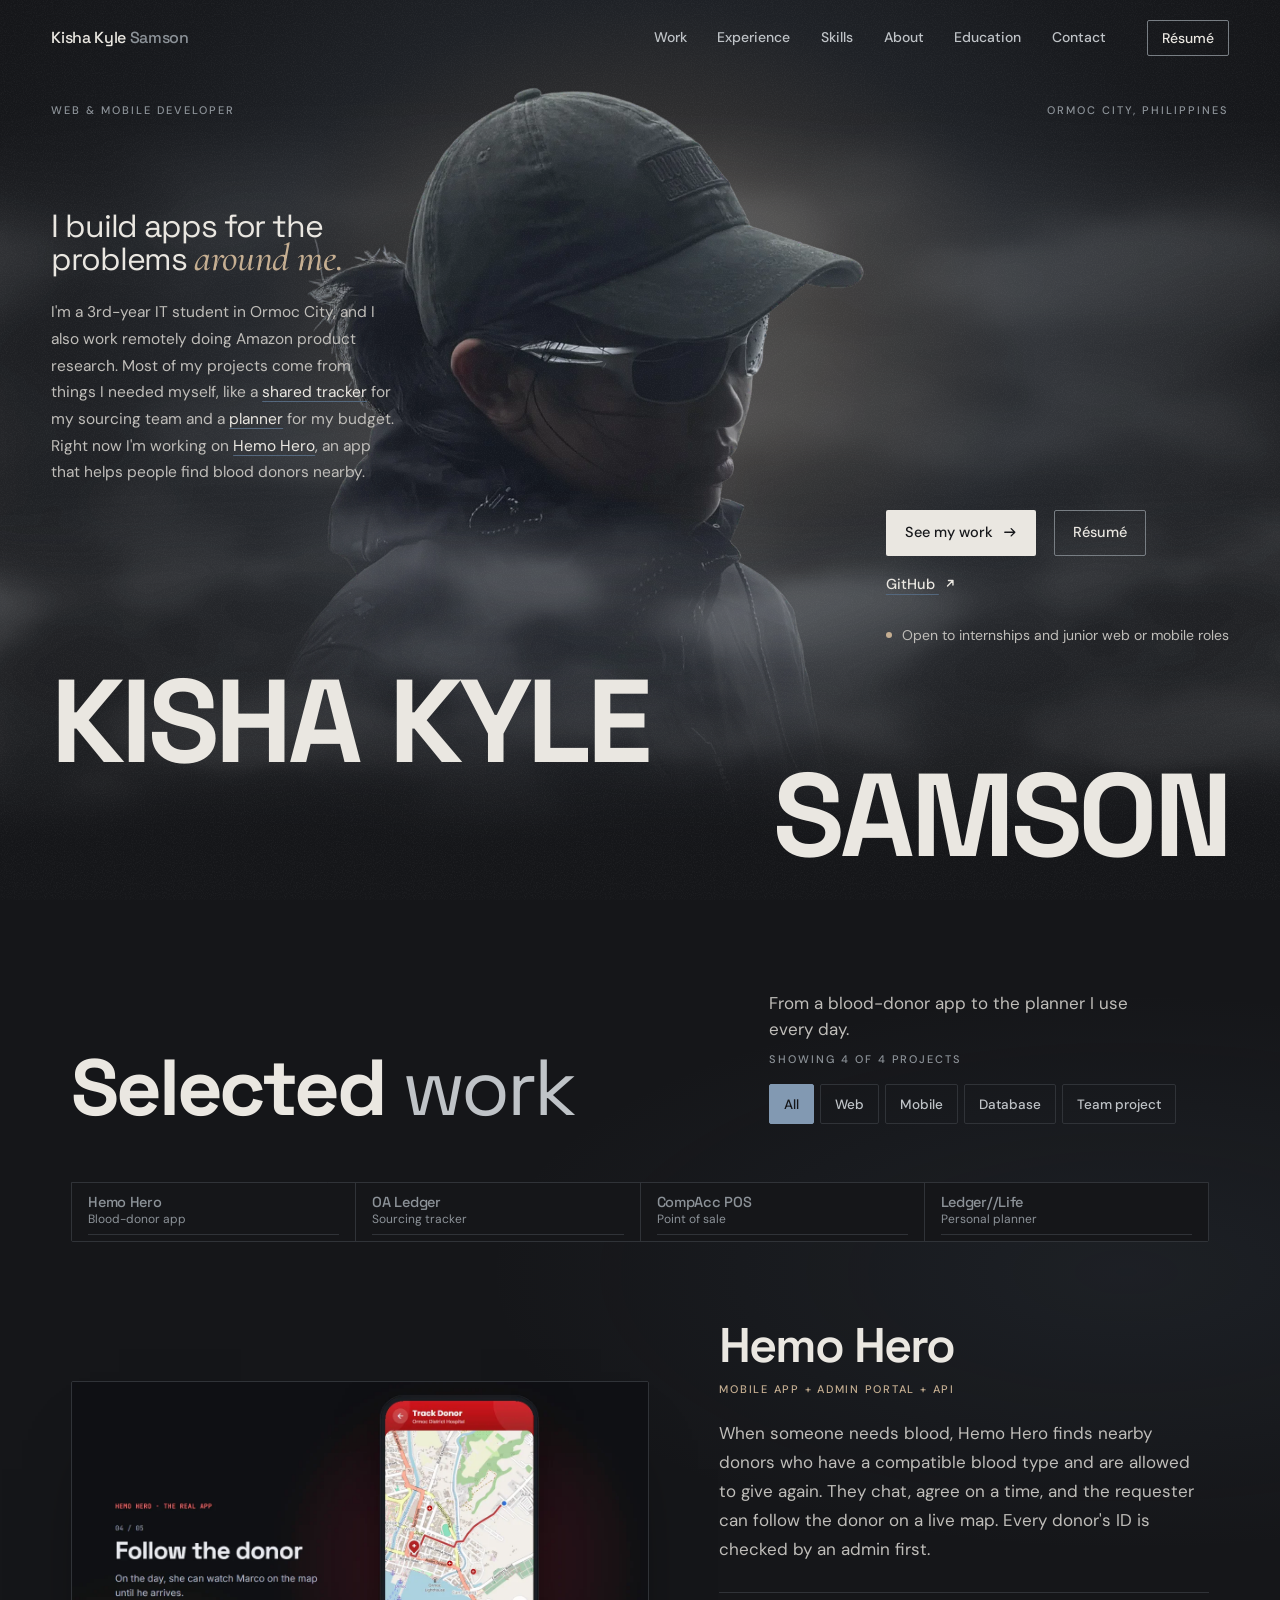
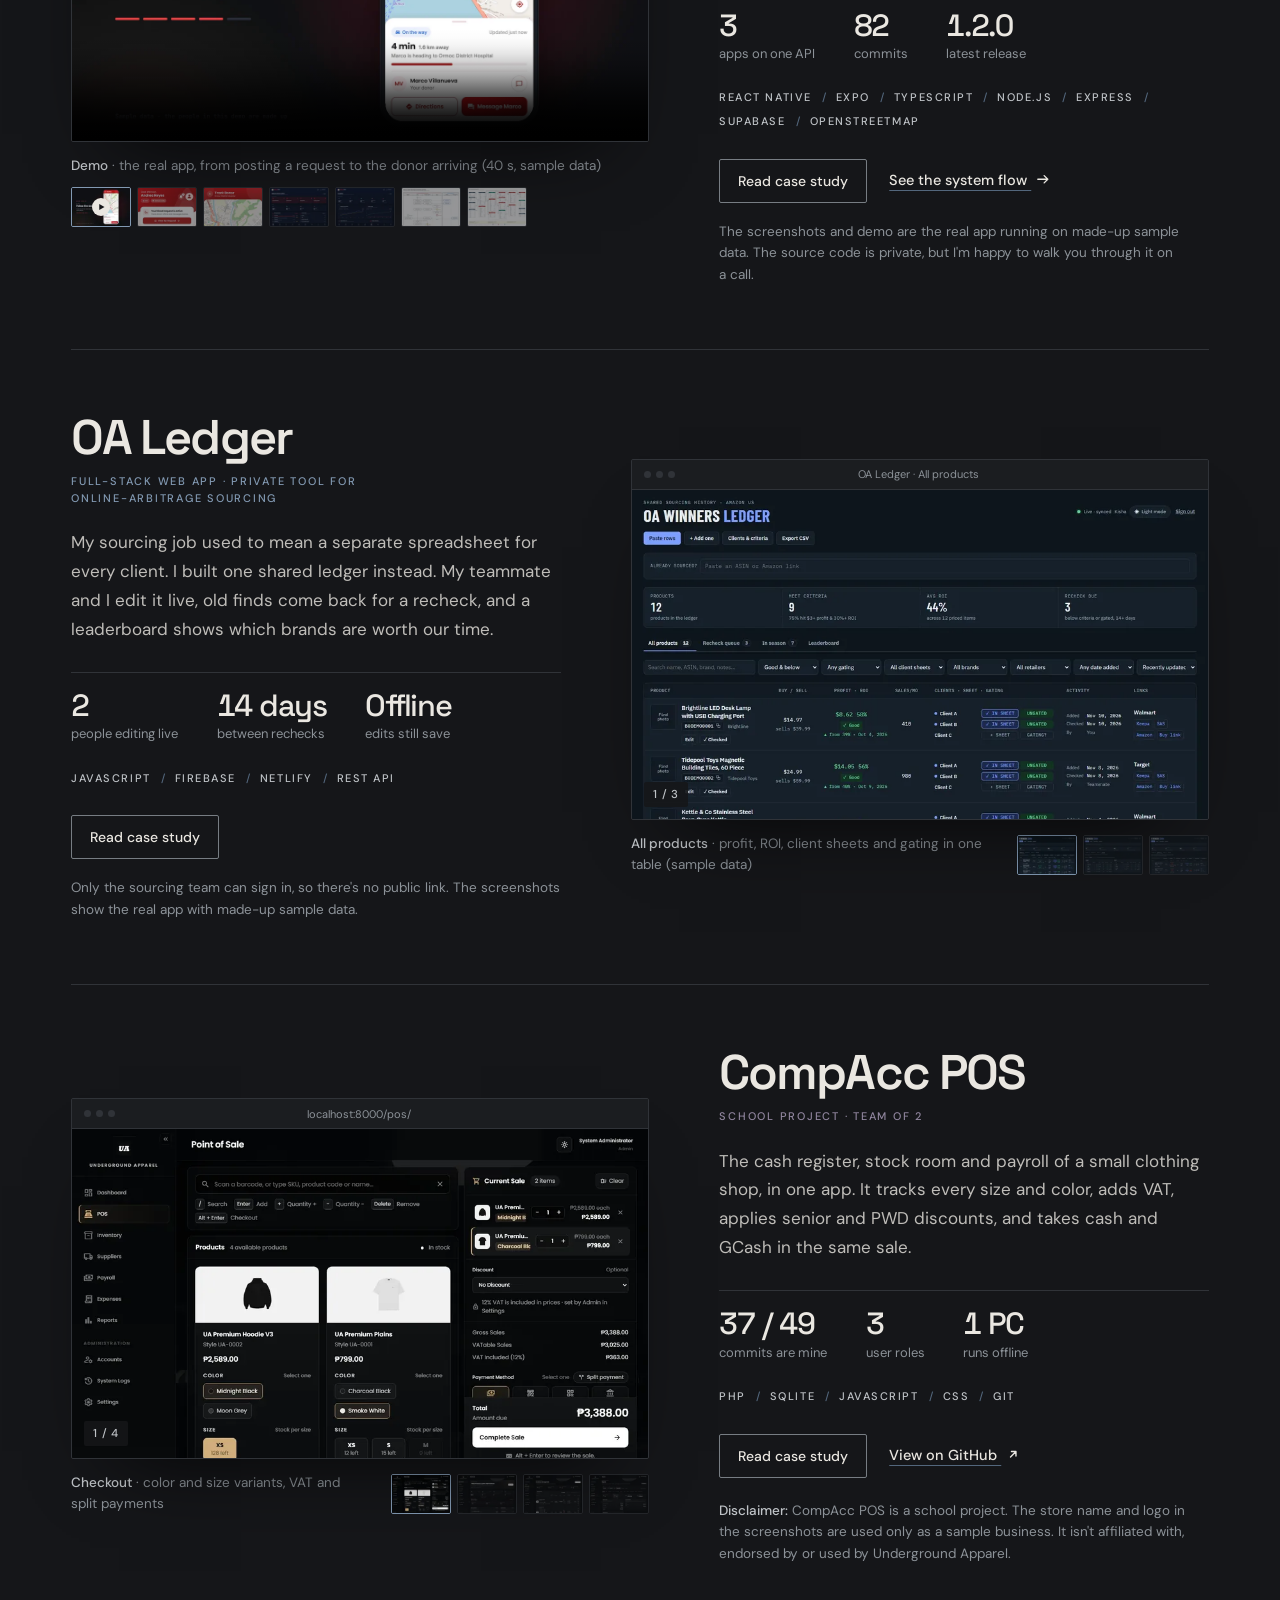
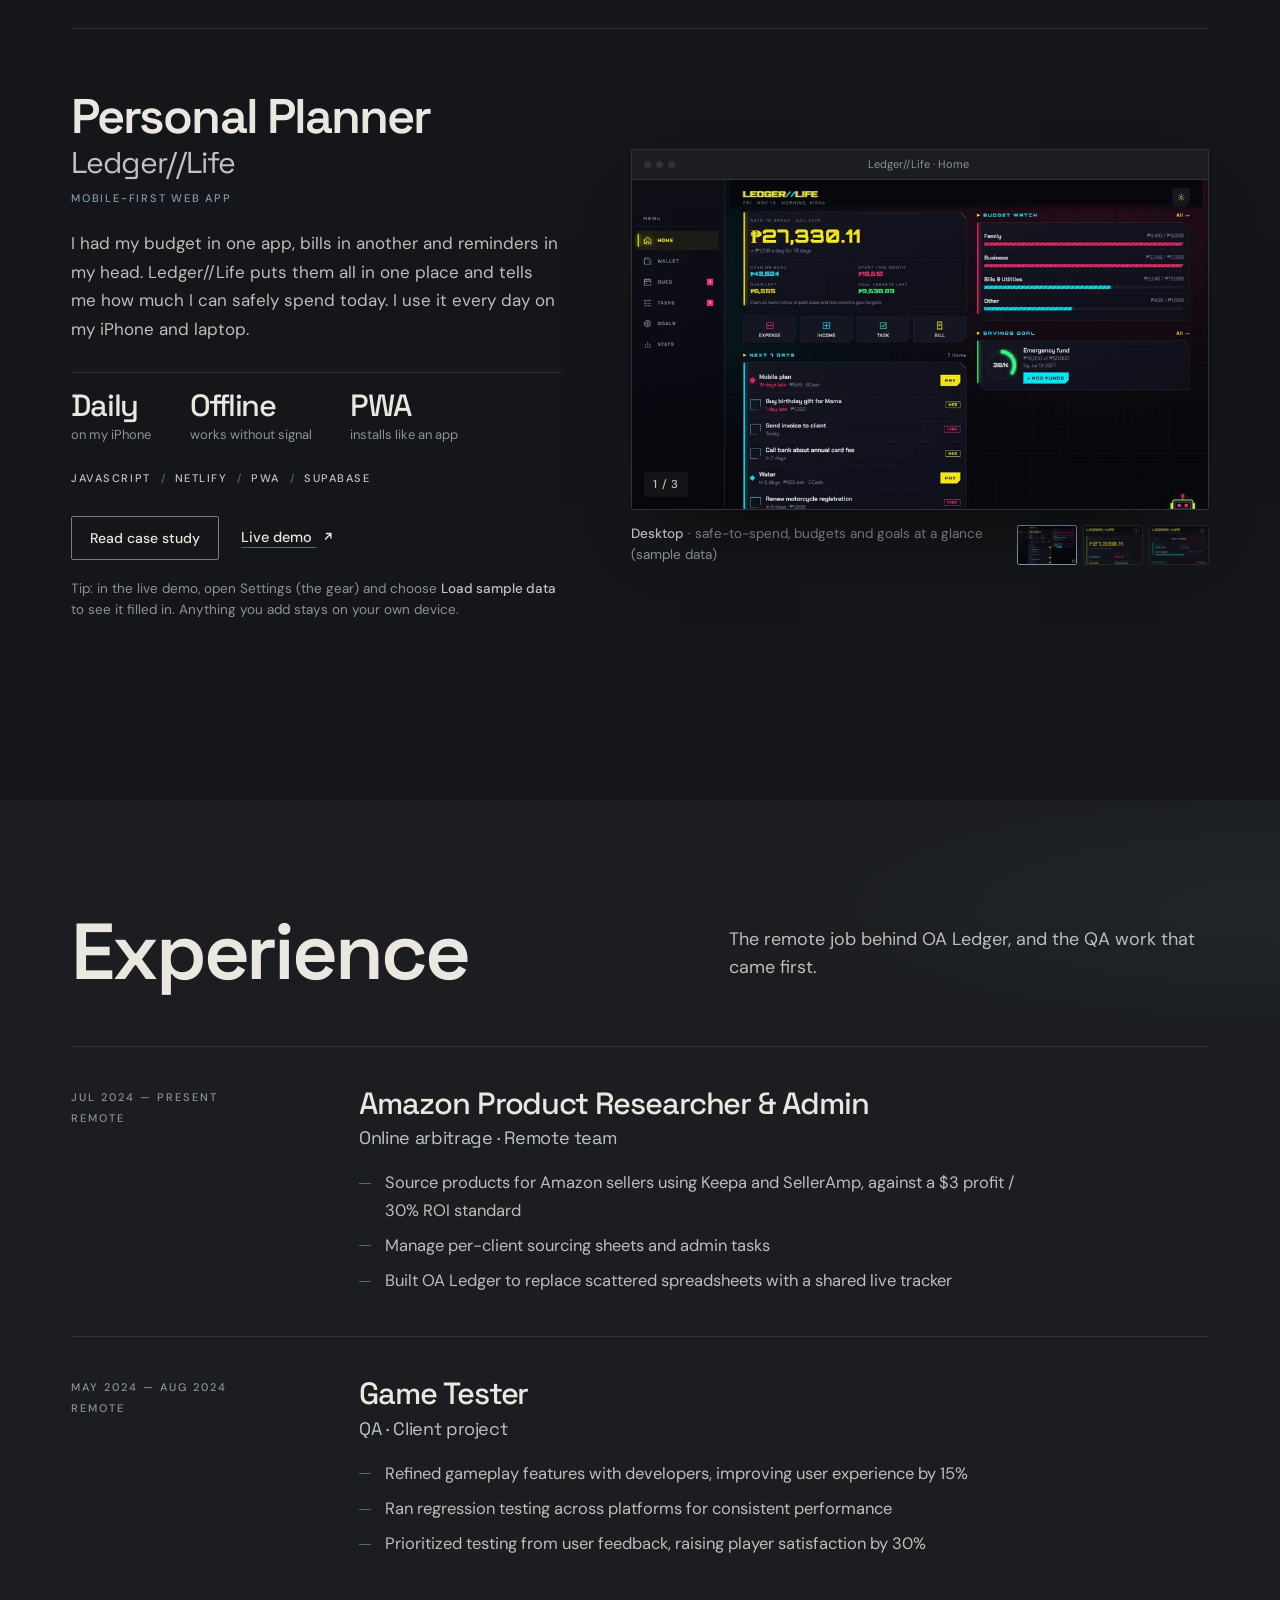
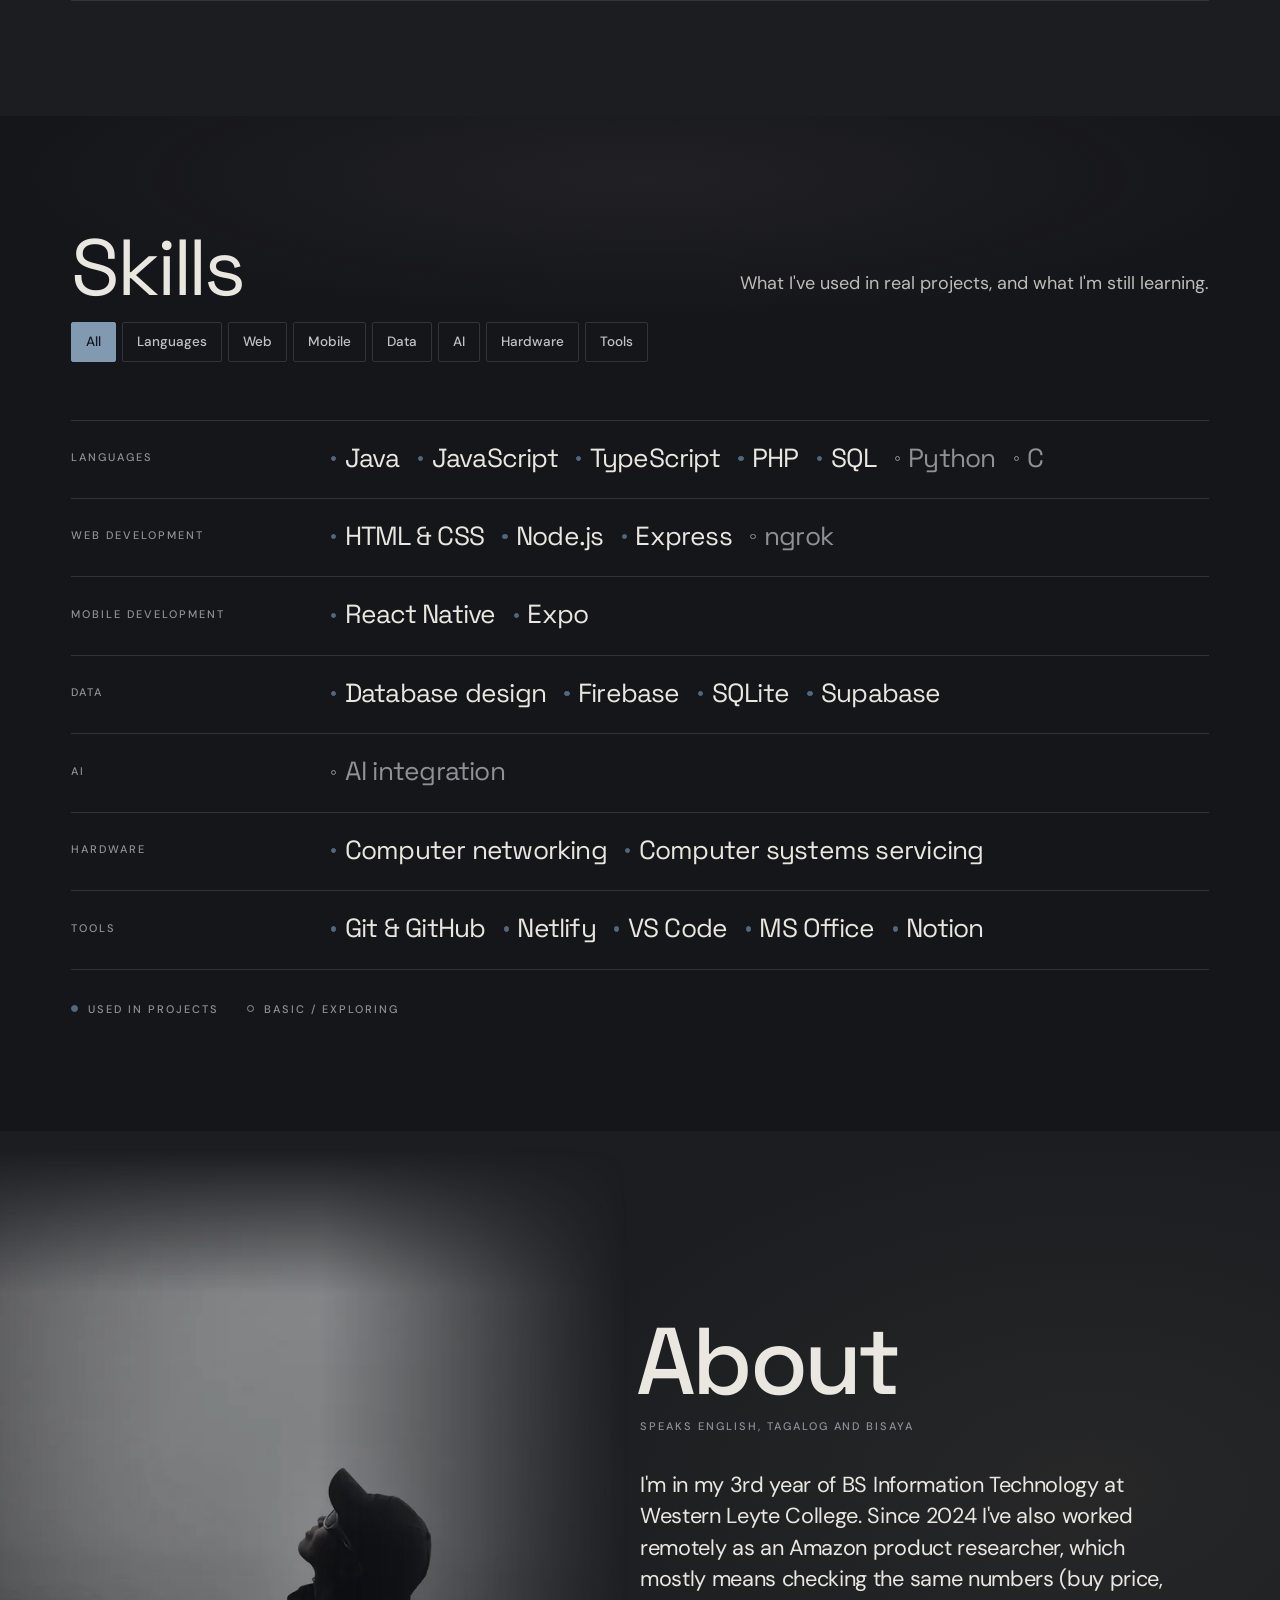
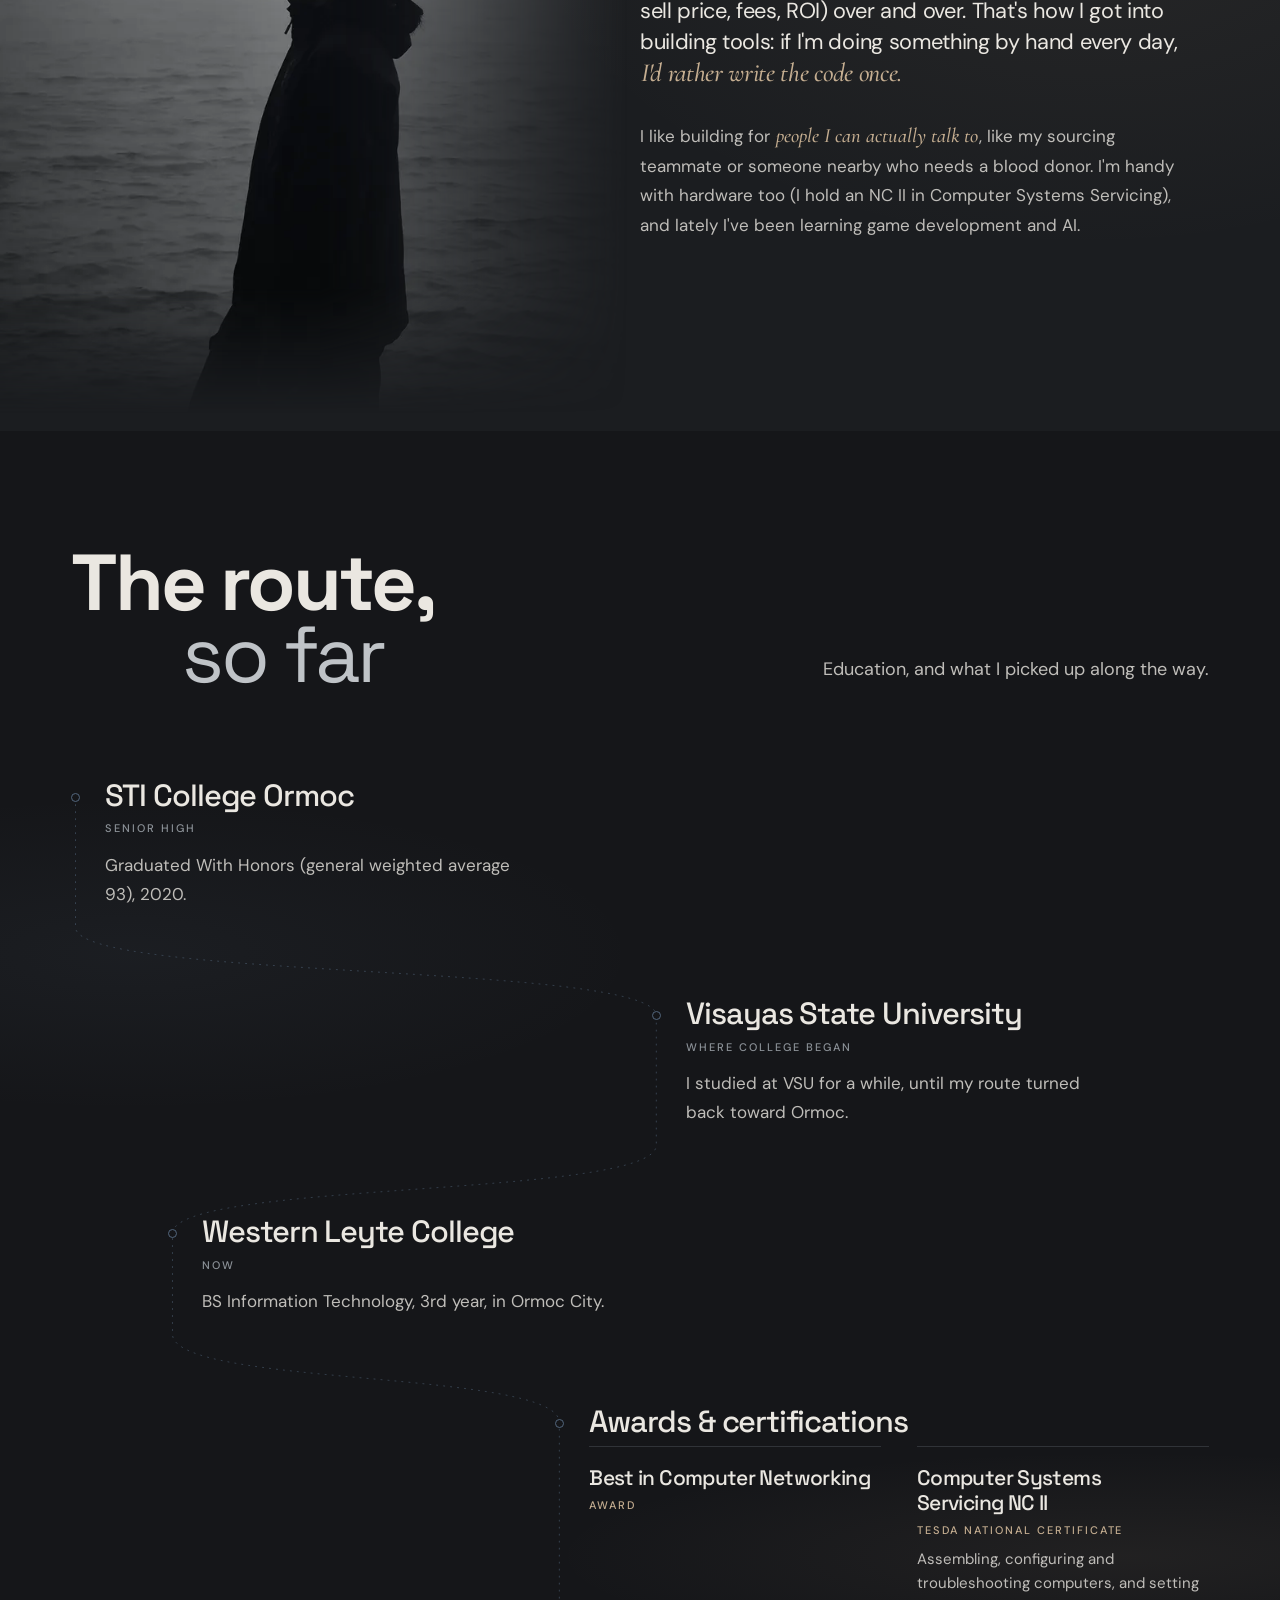
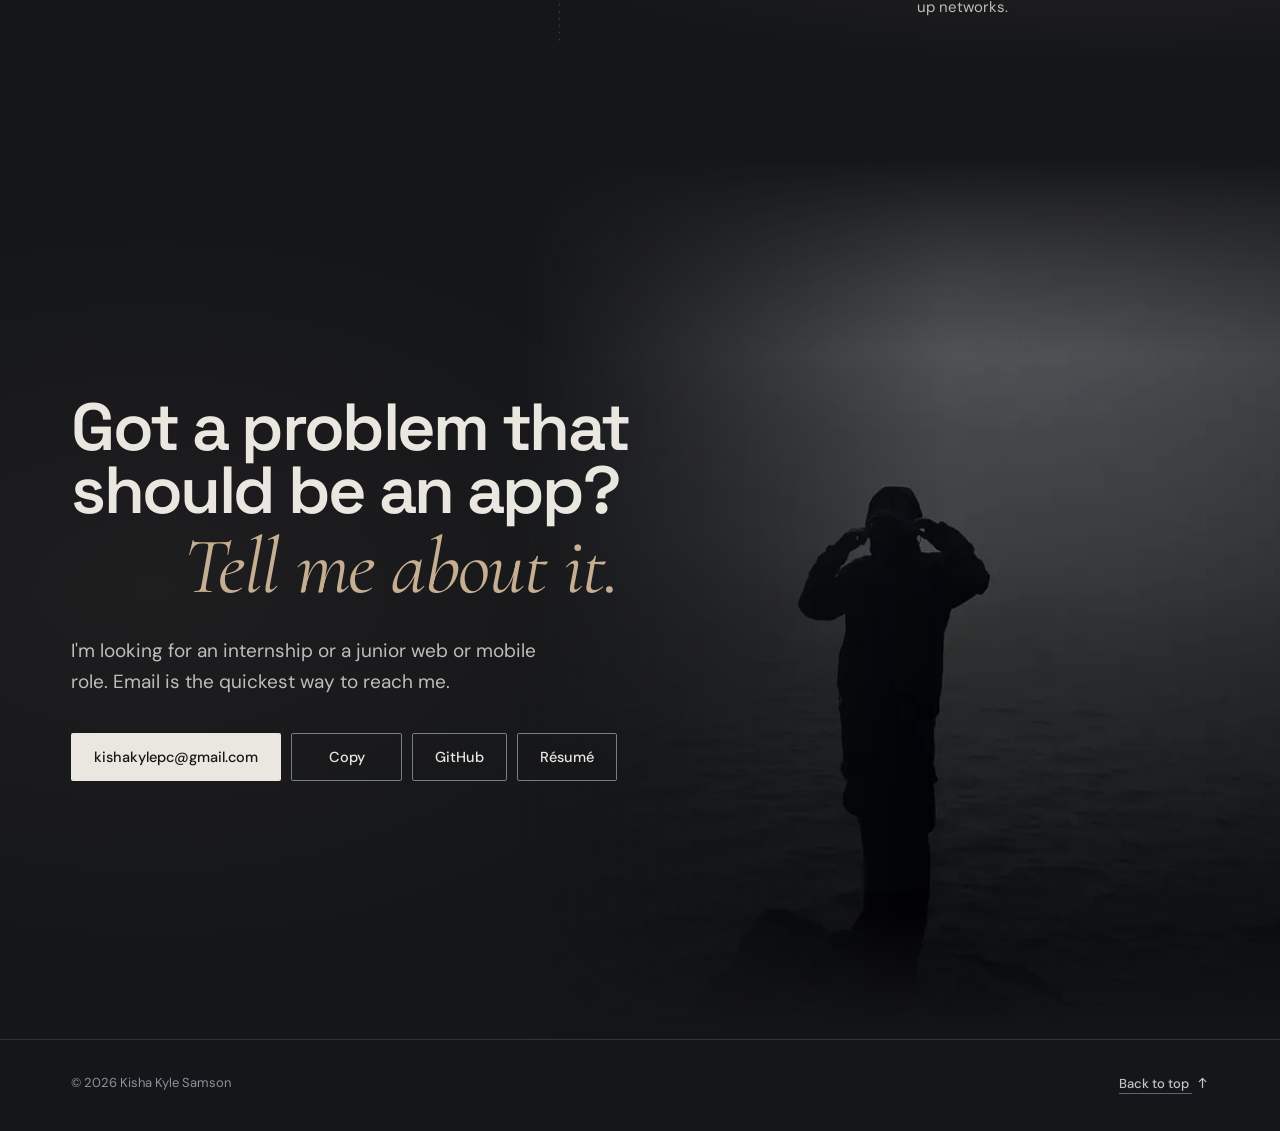
==== commit 3b4b5be1: "Add motion: the hero comes into focus, titles surface, filters glide - Hero, once on load: the photo" ====
--- a/index.html
+++ b/index.html
@@ -71,13 +71,15 @@
         <p class="label hero-corner hero-corner--tl">Web &amp; mobile developer</p>
         <p class="label hero-corner hero-corner--tr">Ormoc City, Philippines</p>
 
-        <!-- The name: each letter comes up out of the fog once, on load (script.js: setupNameLetters) -->
+        <!-- The name: each letter surfaces out of the fog once, on load (CSS .hero-name .ch) -->
         <div class="hero-title">
           <h1 class="hero-name">
             <span class="sr-only">Kisha Kyle Samson</span>
             <span class="nm-line" aria-hidden="true"><span class="nm nm-1">Kisha</span> <span class="nm nm-2">Kyle</span></span>
             <span class="nm-line nm-line--2" aria-hidden="true"><span class="nm nm-3">Samson</span></span>
           </h1>
+          <!-- Split into letters right here, before the first paint, so the name never shows whole and then blinks out -->
+          <script>(function(){var i=0;document.querySelectorAll(".hero-name .nm").forEach(function(w){var t=w.textContent;w.textContent="";for(var k=0;k<t.length;k++){var s=document.createElement("span");s.className="ch";s.textContent=t[k];s.style.setProperty("--ci",i++);w.appendChild(s);}});})();</script>
         </div>
 
         <div class="hero-left">
--- a/assets/css/style.css
+++ b/assets/css/style.css
@@ -154,7 +154,12 @@
 .skip-link:hover { color: var(--deep-charcoal); }   /* the global a:hover turns links white, which vanishes on ivory */
 
 /* Drawn icons (arrows) share one stroke */
-.link .ico, .hero-link .ico { margin-left: 0.3em; vertical-align: -0.12em; }
+.link .ico, .hero-link .ico { margin-left: 0.3em; vertical-align: -0.12em; transition: transform 0.3s var(--ease-out); }
+@media (hover: hover) and (pointer: fine) {
+  a.link[target="_blank"]:hover .ico, .hero-link:hover .ico { transform: translate(2px, -2px); }   /* leaves the site: up and out */
+  button.link:hover .ico { transform: translateX(3px); }
+  a.link[href="#top"]:hover .ico { transform: translateY(-3px); }
+}
 .ico { width: 1em; height: 1em; flex: none; fill: none; stroke: currentColor; stroke-width: 1.5; stroke-linecap: round; stroke-linejoin: round; }
 
 /* Film grain: the one texture that runs through the whole page */
@@ -187,6 +192,12 @@
 /* The second word of a title steps down to Regular in Silver ("Selected work", "so far"): contrast by weight, not a second face */
 .display .it { font-family: var(--font-heading); font-style: normal; font-size: 1em; font-weight: 400; letter-spacing: var(--track-display); color: var(--silver); }
 .d-line { display: block; }
+/* Titles surface like the name: each line rises from below an edge and comes into focus, once, when the title
+   scrolls in (script.js: setupTitleReveal wraps each line in .t-mask > .t-in). Without the script, nothing hides. */
+.t-mask { display: block; clip-path: inset(-0.5em -0.4em -0.2em -0.4em); }
+.t-in { display: block; }
+.js .t-host .t-in { opacity: 0; transform: translateY(105%); filter: blur(10px); transition: opacity 0.7s ease, transform 1s var(--ease-out), filter 1s var(--ease-out); transition-delay: calc(var(--li, 0) * 110ms + 80ms); }
+.js .t-host.is-in .t-in { opacity: 1; transform: none; filter: none; }
 .d-indent { padding-left: 0.9em; }
 
 .section-head {
@@ -265,6 +276,7 @@
 .reveal { transition: opacity 0.7s var(--ease), transform 0.8s var(--ease-out); }
 .js .reveal { opacity: 0; transform: translateY(16px); }
 .js .reveal.visible { opacity: 1; transform: none; }
+@keyframes fadeIn { from { opacity: 0; } }
 @keyframes fadeUp {
   from { opacity: 0; transform: translateY(10px); }
   to   { opacity: 1; transform: none; }
@@ -282,6 +294,8 @@
   animation: drift 160s linear infinite;
 }
 @keyframes drift { to { transform: translate3d(-50%, 0, 0); } }
+/* The one loop on the page stops while the hero is off screen or the tab is hidden (script.js: setupFogPause) */
+.hero.is-away .fog i { animation-play-state: paused; }
 
 /* ---------- 4. Header ---------- */
 .site-header {
@@ -341,6 +355,15 @@
 .nav-links a.active { color: var(--ivory); }
 @media (hover: hover) and (pointer: fine) { .nav-links a:hover { color: var(--ivory); } }
 .nav-links a.active::after { transform: scaleX(1); }
+/* With the script, one shared underline slides from section to section instead (script.js: setupActiveNav) */
+.nav-ink { display: none; }
+@media (min-width: 761px) {
+  .js nav[aria-label="Main"] { position: relative; }
+  .js .nav-ink { display: block; position: absolute; left: 0; top: 0; width: 100px; height: 1px; background: var(--muted-blue); transform-origin: 0 0; opacity: 0; pointer-events: none; transition: transform 0.5s var(--ease-out), opacity 0.3s ease; }
+  .js .nav-ink.is-on { opacity: 1; }
+  .js .nav-ink.is-placing { transition: opacity 0.3s ease; }   /* the first placement appears in place instead of sliding in from the corner */
+  .js .nav-links a::after { display: none; }
+}
 /* Résumé: the one link that leaves the page, so on wide screens it's a small outline button set apart */
 @media (min-width: 761px) {
   .nav-resume { margin-left: clamp(0px, 0.8vw, 10px); }
@@ -405,7 +428,9 @@
     rgba(130, 153, 178, 0.09) 52%,
     rgba(83, 103, 125, 0.04) 76%,
     transparent 100%);
-}
+  animation: lightUp 1.8s var(--ease-out) backwards;   /* the light comes up behind the head as the photo focuses */
+}
+@keyframes lightUp { from { opacity: 0; scale: 0.82; } }
 .fog--far { top: 8%; height: 62%; opacity: 0.16; }
 
 .hero-portrait {
@@ -432,11 +457,14 @@
     linear-gradient(180deg, #000 52%, rgba(0, 0, 0, 0.6) 72%, transparent 94%),
     radial-gradient(ellipse 66% 92% at 58% 30%, #000 62%, transparent 100%);
   mask-composite: intersect;
-  animation: emerge 1.2s var(--ease-out) both;
-}
-@keyframes emerge {
-  from { opacity: 0; scale: 1.025; }
-  to   { opacity: 1; scale: 1; }
+  animation: focusIn 1.3s var(--ease-out) backwards;
+}
+/* The focal moment, once on load: the photo pulls into focus out of the fog, like a lens finding its subject.
+   "backwards" fill, so nothing (no filter, no scale) stays on the image once it has settled. */
+@keyframes focusIn {
+  from { opacity: 0; scale: 1.06; filter: blur(18px); }
+  45%  { opacity: 1; }
+  to   { opacity: 1; scale: 1; filter: blur(0); }
 }
 
 .hero-front { position: absolute; inset: 0; z-index: 2; pointer-events: none; }
@@ -465,9 +493,9 @@
 .hero-corner,
 .hero-left,
 .hero-right { animation: fadeUp 0.9s var(--ease) both; }
-.hero-corner { animation-delay: 0.55s; }
-
-.hero-left { grid-area: left; align-self: start; max-width: 350px; margin-top: clamp(12px, 7vh, 80px); animation-delay: 0.35s; }
+.hero-corner { animation-delay: 0.75s; }
+
+.hero-left { grid-area: left; align-self: start; max-width: 350px; margin-top: clamp(12px, 7vh, 80px); animation-delay: 0.55s; }
 .hero-tagline {
   margin: 0 0 22px;
   font: 400 clamp(28px, 2.5vw, 38px)/1.06 var(--font-heading);
@@ -479,7 +507,7 @@
 .lead a { text-decoration-color: var(--slate-blue); transition: color 0.2s, text-decoration-color 0.2s; }
 @media (hover: hover) and (pointer: fine) { .lead a:hover { color: var(--muted-blue); text-decoration-color: var(--muted-blue); } }
 
-.hero-right { grid-area: right; align-self: end; justify-self: end; width: min(100%, 364px); animation-delay: 0.45s; }   /* wide enough for both buttons + GitHub on one row, and the availability line on one line */
+.hero-right { grid-area: right; align-self: end; justify-self: end; width: min(100%, 364px); animation-delay: 0.65s; }   /* wide enough for both buttons + GitHub on one row, and the availability line on one line */
 .hero-actions { display: flex; flex-wrap: wrap; align-items: center; gap: 10px 18px; }
 .hero-actions .btn { min-height: 46px; padding: 0 18px; }
 .availability { display: flex; align-items: center; gap: 10px; margin: 22px 0 0; font-size: 14px; line-height: 1.45; color: var(--text); }
@@ -492,10 +520,16 @@
 .nm-line--2 { margin-top: -0.02em; text-align: right; }
 /* One face, one weight, one colour: all three names in Space Grotesk 700 capitals, staggered over two lines */
 .nm { display: inline-block; font-weight: 700; letter-spacing: -0.035em; text-transform: uppercase; color: var(--ivory); }
-/* Each letter (split by script.js) comes up once, on load: quick enough that nothing waits on it */
-.hero-name .ch { display: inline-block; animation: nameIn 0.9s var(--ease-out) both; animation-delay: calc(0.1s + var(--ci, 0) * 28ms); }
+/* Each letter (split by script.js) surfaces once, on load, from below the word's bottom edge (the clip),
+   as if rising out of the mist; it starts while the photo is still coming into focus */
+.nm { clip-path: inset(-0.4em -0.3em 0 -0.3em); }
+/* The browser can paint the heading before the inline script after it has split it into letters; with the
+   script on, a word waits until it has its letters, so the name never shows whole and then blinks out */
+.js .hero-name .nm:not(:has(.ch)) { opacity: 0; }
+.hero-name .ch { display: inline-block; animation: nameIn 0.9s var(--ease-out) backwards; animation-delay: calc(0.25s + var(--ci, 0) * 28ms); }
 @keyframes nameIn {
-  from { opacity: 0; transform: translateY(0.12em); }
+  from { opacity: 0; transform: translateY(100%); }
+  35%  { opacity: 1; }
   to   { opacity: 1; transform: none; }
 }
 
@@ -614,6 +648,11 @@
   border-bottom: 1px solid var(--graphite);
 }
 .case-card p { margin: 0; }
+.case-card { opacity: 0; translate: 0 10px; transition: opacity 0.18s ease, translate 0.18s ease; }
+.case-study.is-open .case-card { opacity: 1; translate: none; transition: opacity 0.45s ease, translate 0.6s var(--ease-out); transition-delay: calc(var(--i, 0) * 70ms + 90ms); }
+.case-card:nth-child(2) { --i: 1; }
+.case-card:nth-child(3) { --i: 2; }
+.case-card:nth-child(4) { --i: 3; }
 .case-card .label { padding-top: 5px; }
 .case-card .label.accent { color: var(--pt-text, var(--ivory)); }
 .empty-state { padding: 36px 0; border-top: 1px solid var(--graphite); color: var(--quiet); }
@@ -633,8 +672,12 @@
   touch-action: pan-y;
   isolation: isolate;
   box-shadow: 0 40px 80px -48px rgba(0, 0, 0, 0.9);
-  transition: border-color 0.6s ease;
-}
+  transition: border-color 0.6s ease, clip-path 1.2s var(--ease-out) 0.15s;
+}
+/* Once per project: the screenshot is uncovered from the top as the project comes into view (the end state
+   reaches past the frame so the shadow isn't cut off) */
+.js .project .stage { clip-path: inset(0 0 100% 0); }
+.js .project.visible .stage { clip-path: inset(-12% -12% -40% -12%); }
 /* The project you're reading gets a frame in its own ink */
 .project.is-current .stage { border-color: color-mix(in srgb, var(--pt) 55%, var(--graphite)); }
 .stage img { -webkit-user-drag: none; user-select: none; }
@@ -649,10 +692,20 @@
   min-height: 0;
   height: 100%;
   opacity: 0;
-  transition: opacity 0.35s ease, display 0.35s allow-discrete;
+  transition: opacity 0.35s ease, translate 0.5s var(--ease-out), scale 1.4s var(--ease-out), display 0.5s allow-discrete;
 }
 .slide.is-active { display: block; opacity: 1; }
 @starting-style { .slide.is-active { opacity: 0; } }
+/* Slides move the way you pressed (script.js sets data-dir): Next pushes the old one out to the left and
+   brings the new one in from the right; Previous the other way */
+.stage[data-dir="next"] .slide:not(.is-active) { translate: -8% 0; }
+.stage[data-dir="prev"] .slide:not(.is-active) { translate: 8% 0; }
+@starting-style {
+  .stage[data-dir="next"] .slide.is-active { translate: 8% 0; }
+  .stage[data-dir="prev"] .slide.is-active { translate: -8% 0; }
+}
+/* the first screenshot settles from a slight zoom while it's uncovered */
+.js .project:not(.visible) .slide { scale: 1.06; }
 
 .browser { height: 100%; display: flex; flex-direction: column; }
 .window-bar { display: flex; align-items: center; gap: 10px; flex: none; height: 30px; padding: 0 12px; background: var(--charcoal); border-bottom: 1px solid var(--graphite); }
@@ -796,6 +849,13 @@
 .what ul li { position: relative; padding-left: 26px; }
 .what ul li::before { content: ""; position: absolute; left: 0; top: 0.82em; width: 12px; height: 1px; background: var(--slate-blue); }
 .what ul li + li { margin-top: 8px; }
+/* Lists inside a revealed block come in as lists: each item a beat after the one before (script.js sets --i) */
+.js .reveal .what li,
+.js .skill-group.reveal .skill,
+.js .reveal .award { opacity: 0; translate: 0 0.5em; transition: opacity 0.5s ease, translate 0.7s var(--ease-out); transition-delay: calc(var(--i, 0) * 55ms + 180ms); }
+.js .reveal.visible .what li,
+.js .skill-group.reveal.visible .skill,
+.js .reveal.visible .award { opacity: 1; translate: none; }
 
 /* ---------- 8. Skills: ruled rows, one per group ---------- */
 .skills { position: relative; background: radial-gradient(ellipse 50% 14% at 50% 6%, rgba(145, 134, 159, 0.09), transparent 100%), var(--deep-charcoal); }
@@ -946,6 +1006,16 @@
   transition: opacity 0.3s, transform 0.4s var(--ease);
 }
 .toast.show { opacity: 1; transform: translate(-50%, 0); }
+
+/* Filtering projects or skills runs as a view transition where the browser supports one: the items that stay
+   glide to their new places, the ones that go fade out quickly. The page itself doesn't crossfade. */
+::view-transition-group(*) { animation-duration: 0.5s; animation-timing-function: cubic-bezier(0.16, 1, 0.3, 1); }
+::view-transition-old(*) { animation-duration: 0.2s; }
+::view-transition-new(*) { animation-duration: 0.45s; }
+::view-transition-old(root),
+::view-transition-new(root) { animation: none; }
+html.vt .project,
+html.vt .skill-group { transition: none; }   /* the view transition carries the motion, not the items' own fade */
 
 /* ---------- 13. Touch ---------- */
 /* Taps give feedback instead of hover; no grey flash, no double-tap zoom delay */
@@ -1048,7 +1118,7 @@
   .hero-tagline,
   .hero-actions,
   .availability,
-  .lead { animation: fadeUp 0.8s var(--ease) 0.35s both; }
+  .lead { animation: fadeUp 0.8s var(--ease) 0.55s both; }
 
   /* The bar becomes solid as soon as the page moves */
   .site-header.scrolled { background: rgba(21, 22, 25, 0.9); -webkit-backdrop-filter: blur(14px); backdrop-filter: blur(14px); border-bottom-color: var(--graphite); }
@@ -1187,12 +1257,27 @@
   .btn-row .btn { flex: 1 1 auto; }
 }
 
-/* ---------- 15. Reduced motion: everything shows, nothing moves ---------- */
+/* ---------- 15. Reduced motion: nothing travels, things fade; every state change still shows ---------- */
 @media (prefers-reduced-motion: reduce) {
   html { scroll-behavior: auto; }
-  *, *::before, *::after { animation: none !important; transition-duration: 0.01ms !important; transition-delay: 0s !important; }
-  .js .reveal { opacity: 1; transform: none; }
-  .nav-links li { opacity: 1; transform: none; }
-  .btn:active, .chip:active, .g-btn:active, .lb-btn:active, .menu-toggle:active, .g-thumb:active { transform: none; }
-  /* colour and state still change, just instantly; the case study still opens */
-}
+  /* entrances become plain fades */
+  .hero-portrait img, .fog-light, .hero-name .ch, .hero-corner, .hero-left, .hero-right, .lead, .lb-frame img { animation-name: fadeIn; }
+  .fog i { animation: none; }                                   /* the drifting mist stops */
+  .js .reveal { transform: none; }
+  .js .t-host .t-in { transform: none; filter: none; transition: opacity 0.6s ease; }
+  .js .project .stage { clip-path: none; }
+  .js .project:not(.visible) .slide { scale: none; }
+  .stage[data-dir] .slide { translate: none; }
+  @starting-style { .stage[data-dir] .slide.is-active { translate: none; } }
+  .project, .skill-group { translate: none; }
+  @starting-style { .project, .skill-group { translate: none; } }
+  .case-card, .js .reveal .what li, .js .skill-group.reveal .skill, .js .reveal .award { translate: none; }
+  .case-study, .case-study.is-open { transition: opacity 0.2s ease; }
+  .nav-links li { transform: none; }
+  .toast { transform: translate(-50%, 0); }
+  .slide-doc .browser img { transition: none; }
+  /* presses and hovers keep their colour change, without moving */
+  .btn:active, .chip:active, .g-btn:active, .lb-btn:active, .menu-toggle:active, .g-thumb:active, .nav-links .nav-cta:active { transform: none; }
+  .btn:hover .btn-arrow, .link:hover .ico, .hero-link:hover .ico { transform: none; }
+  .js .nav-ink { transition: opacity 0.2s ease; }
+}
